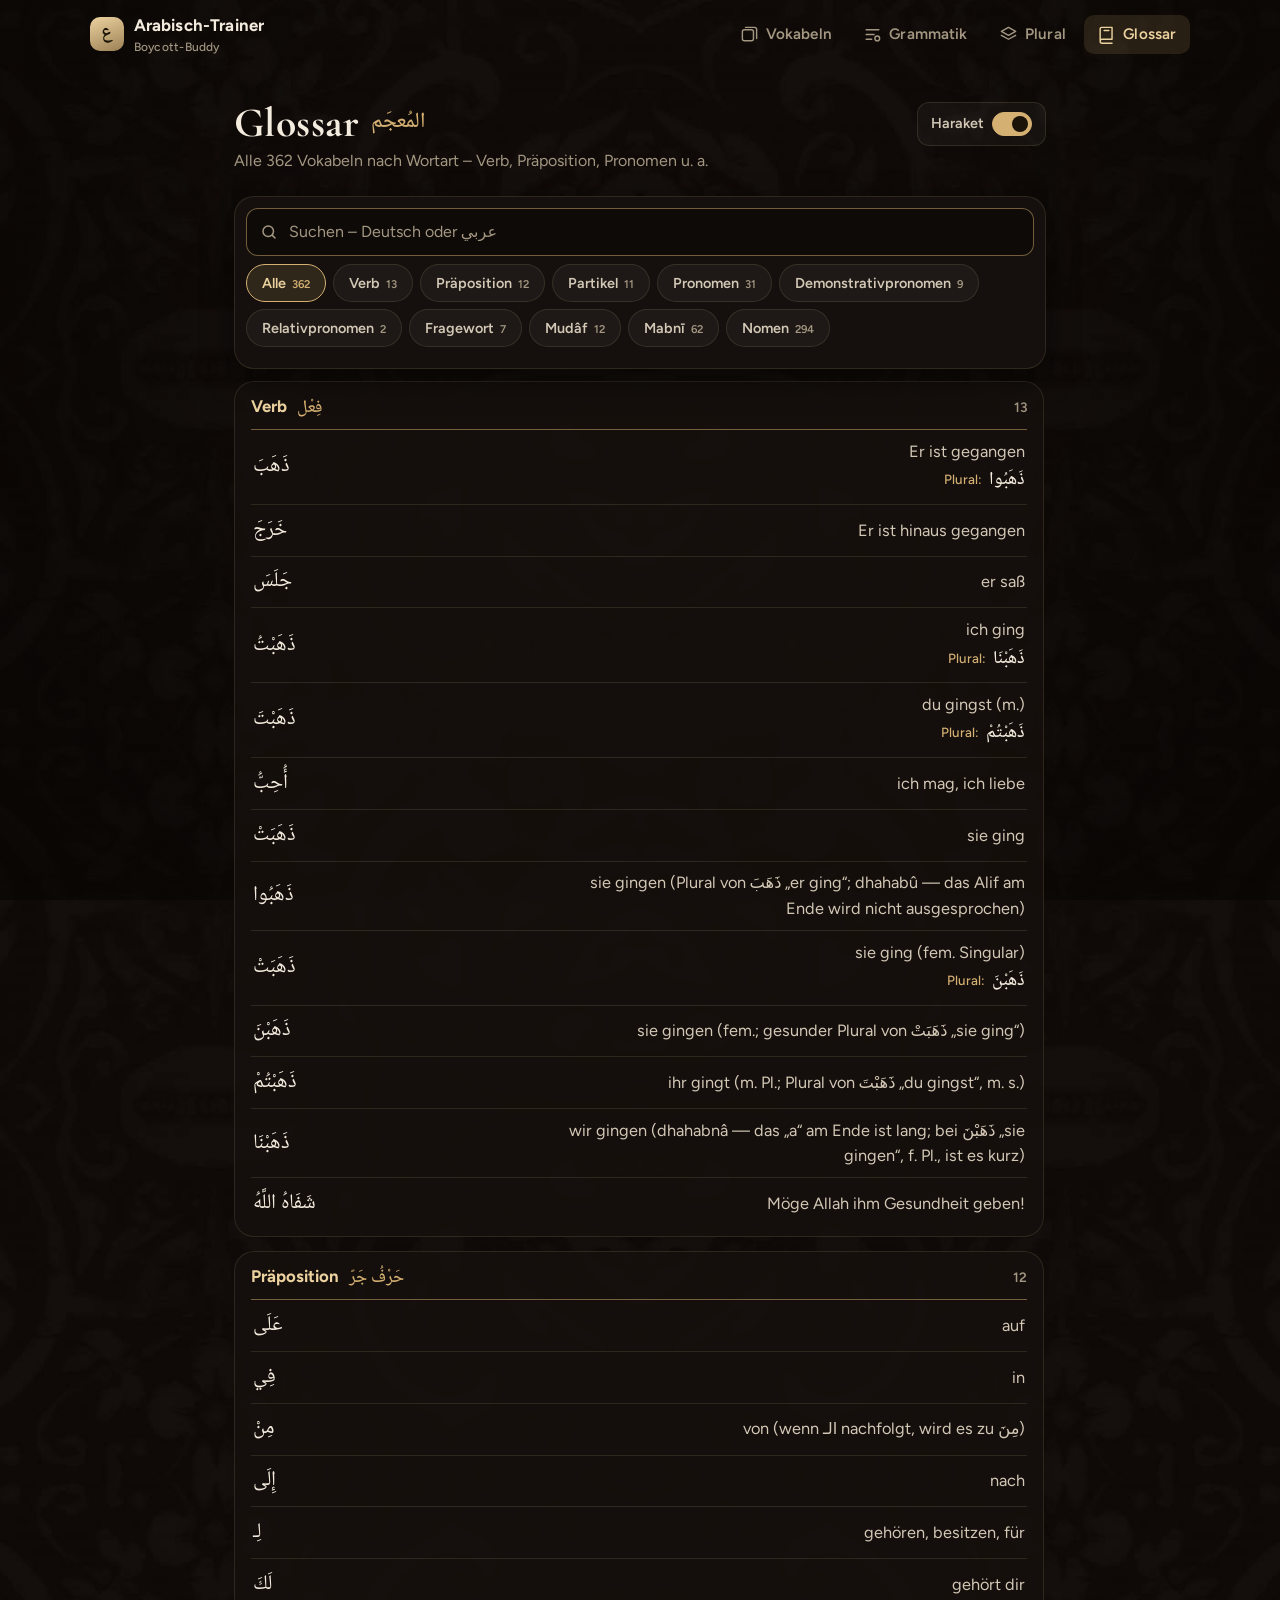
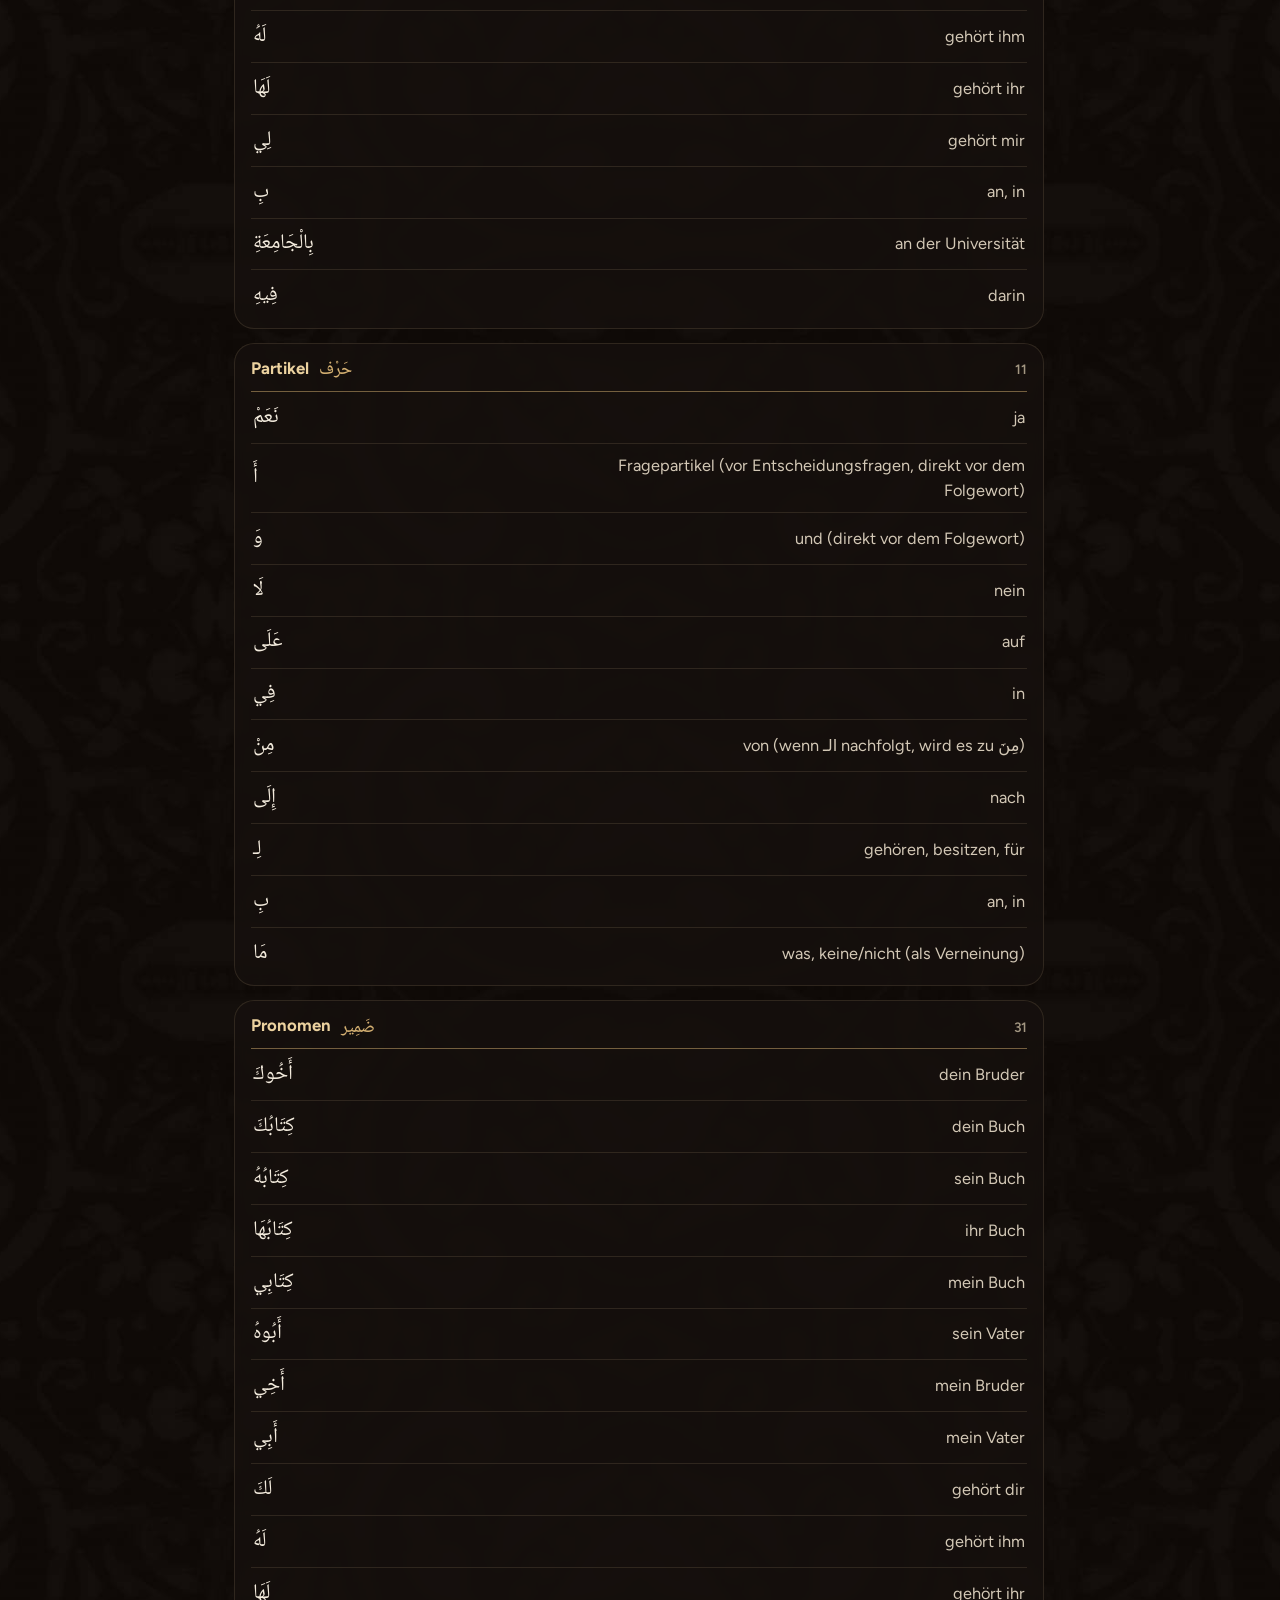
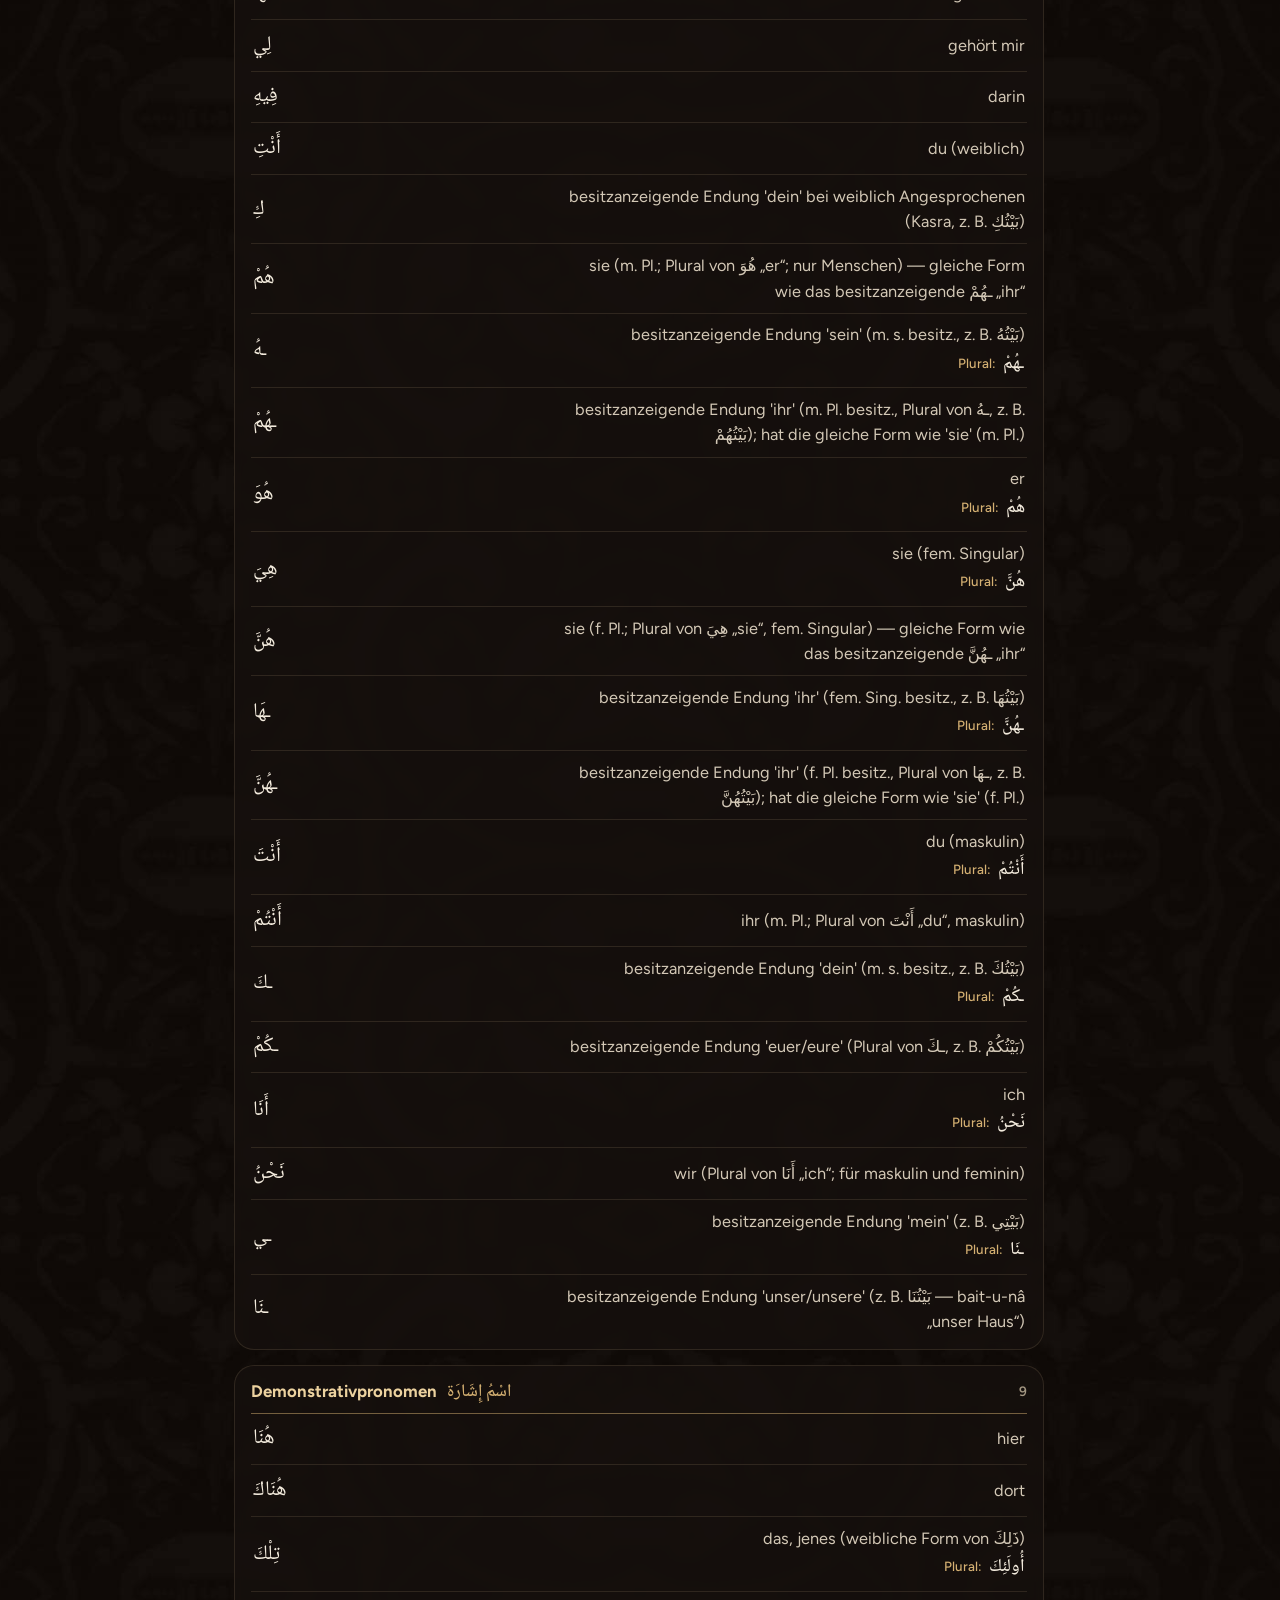
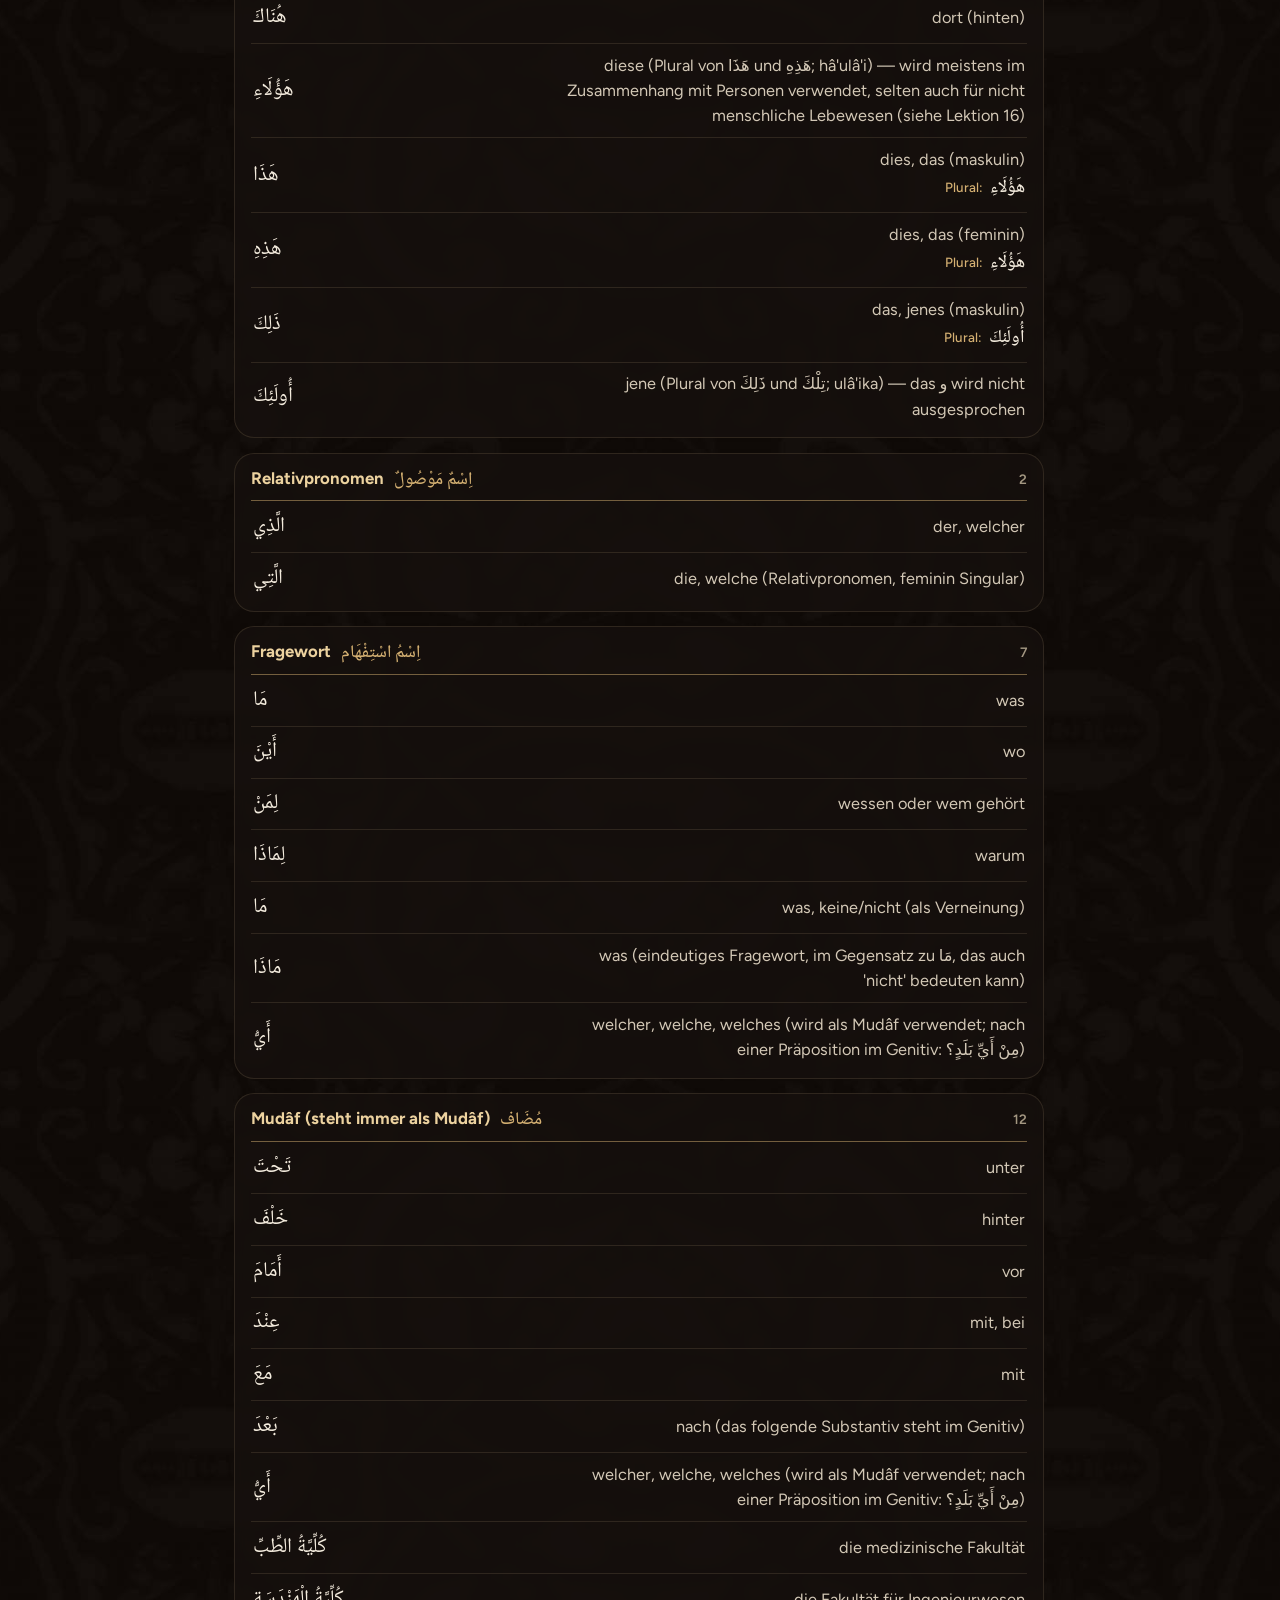
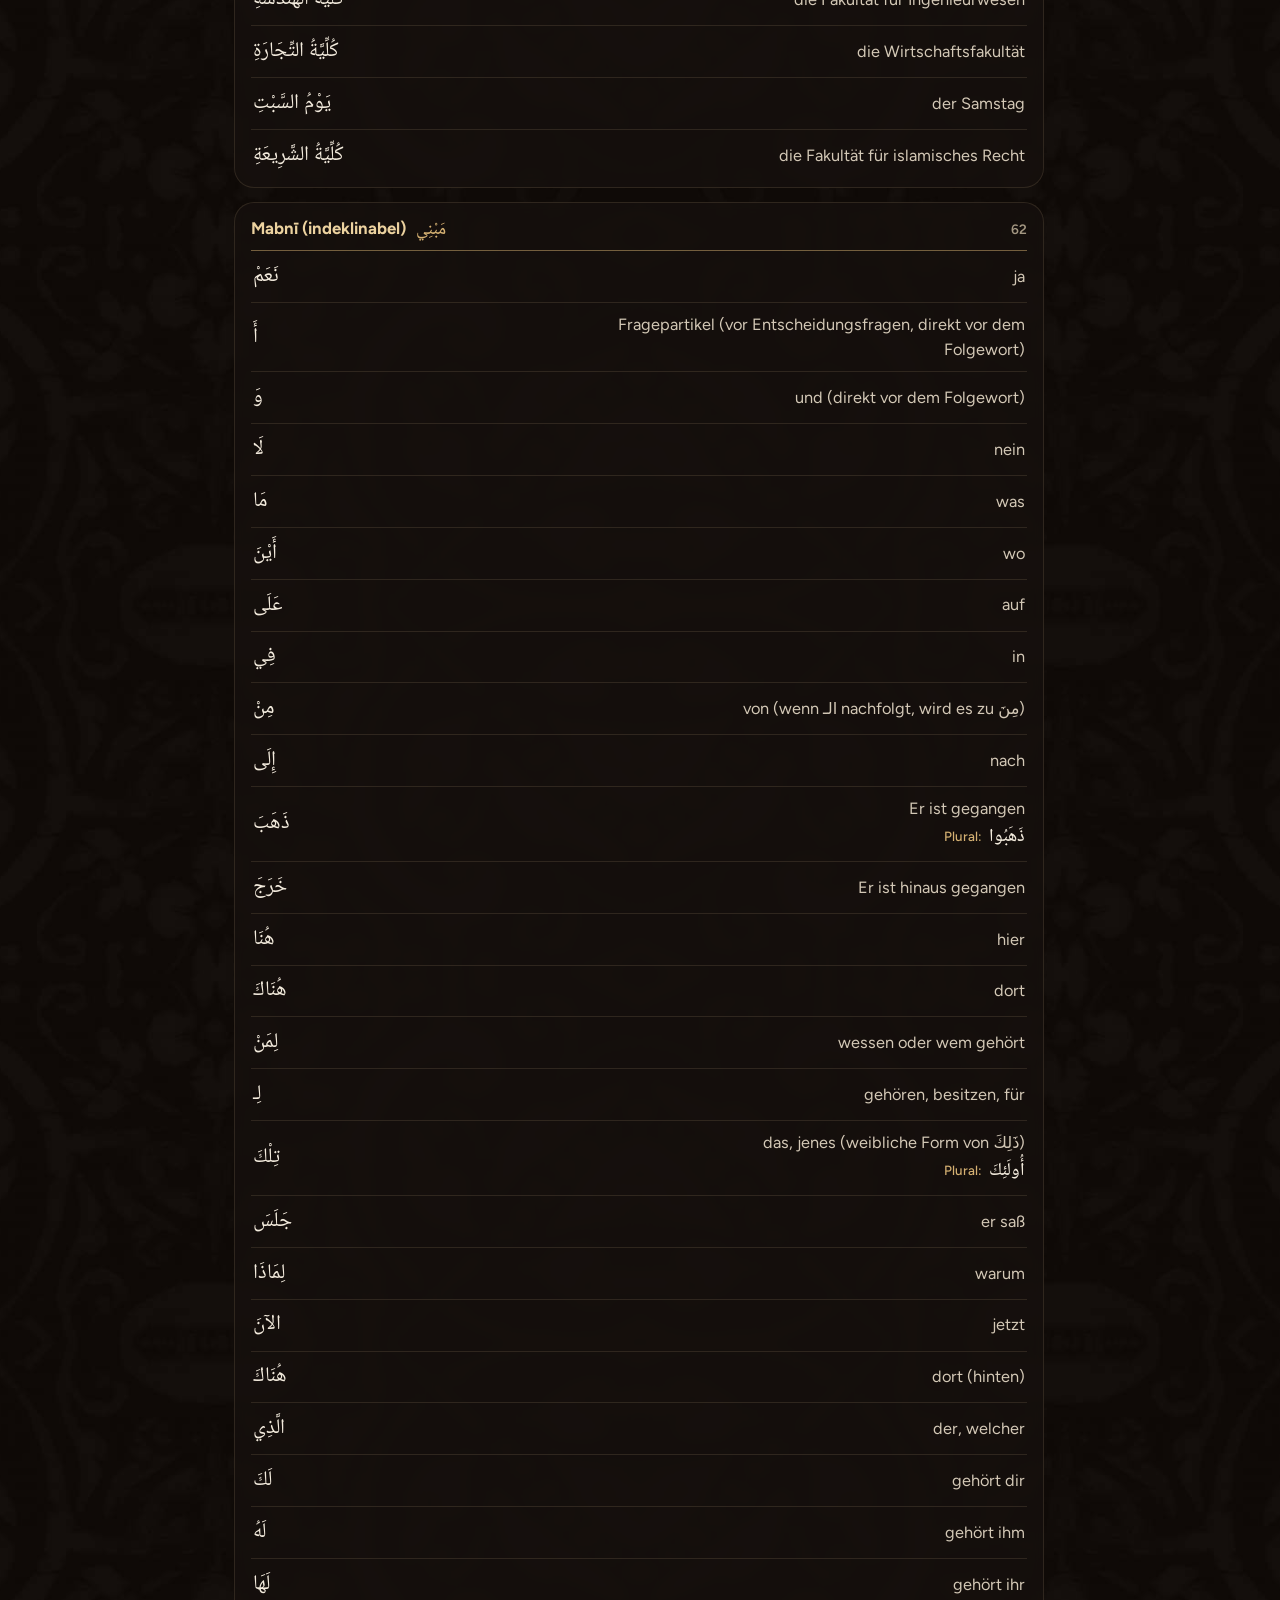
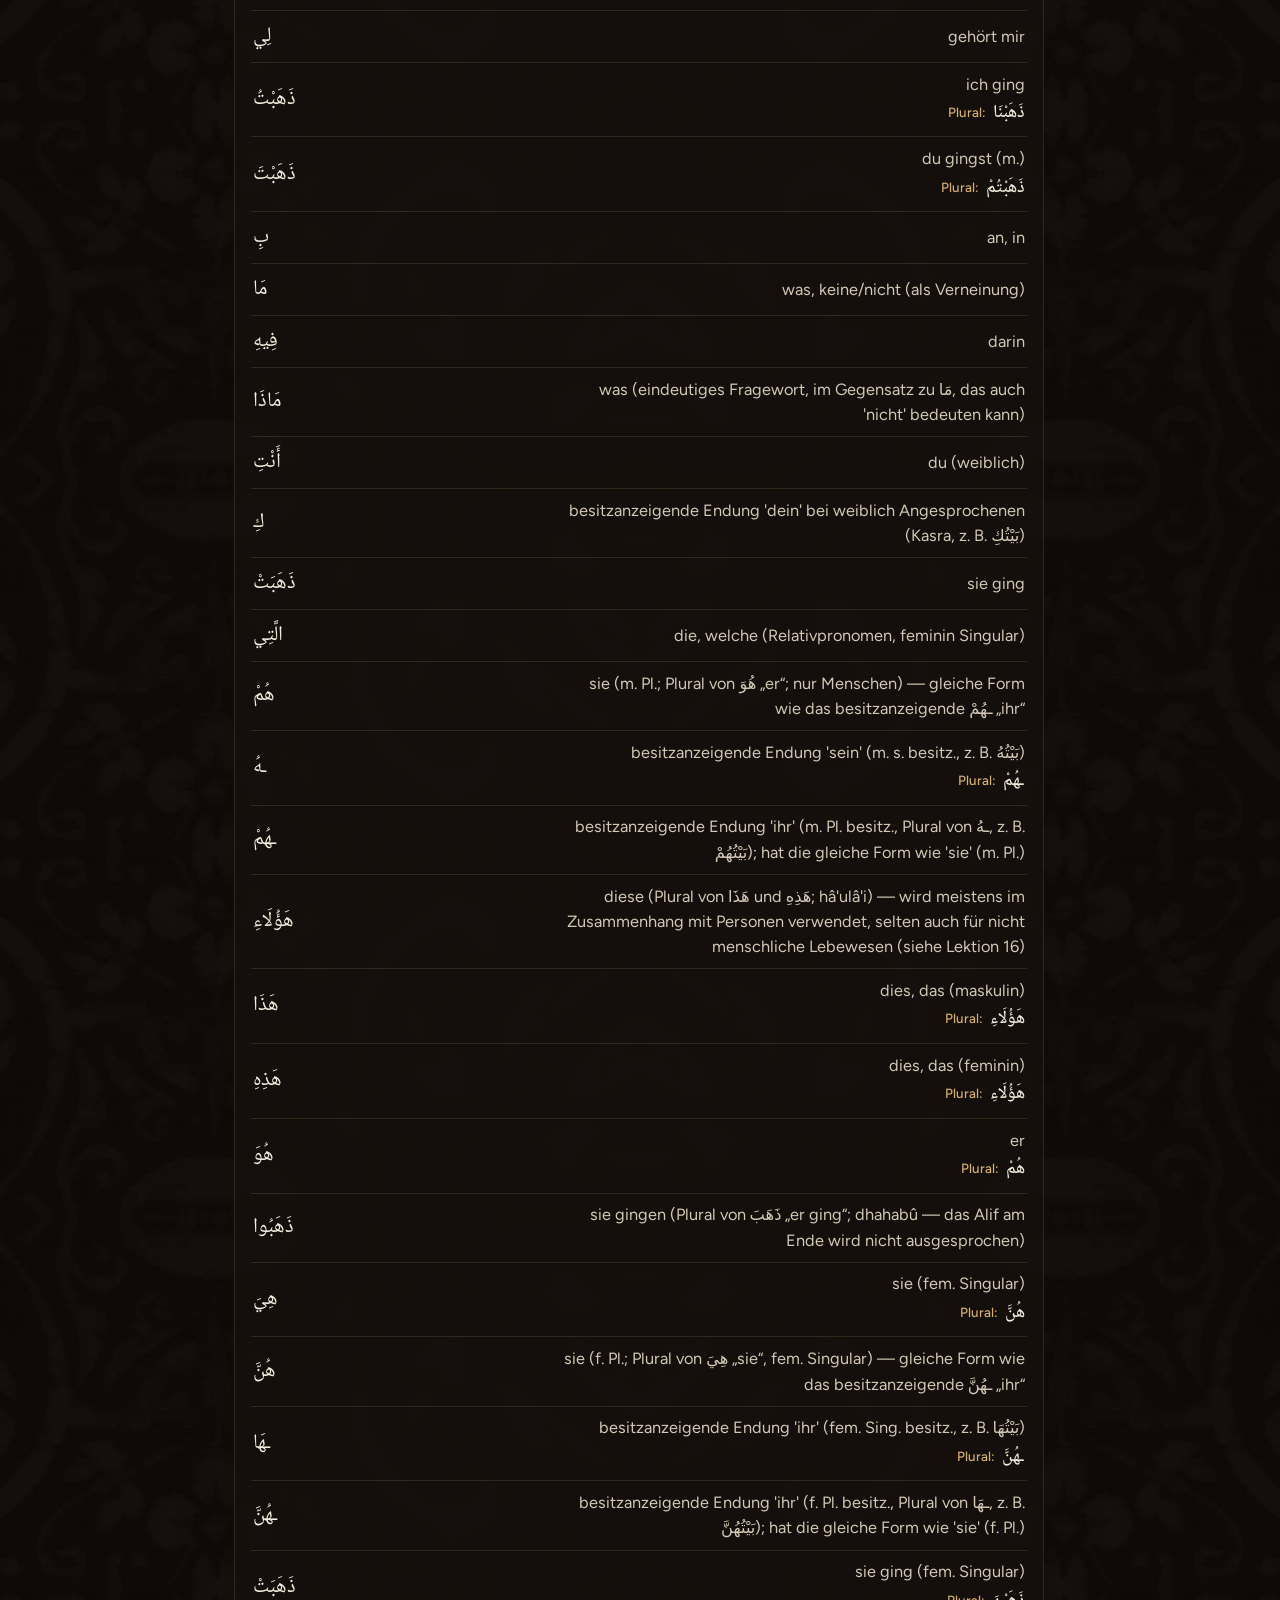
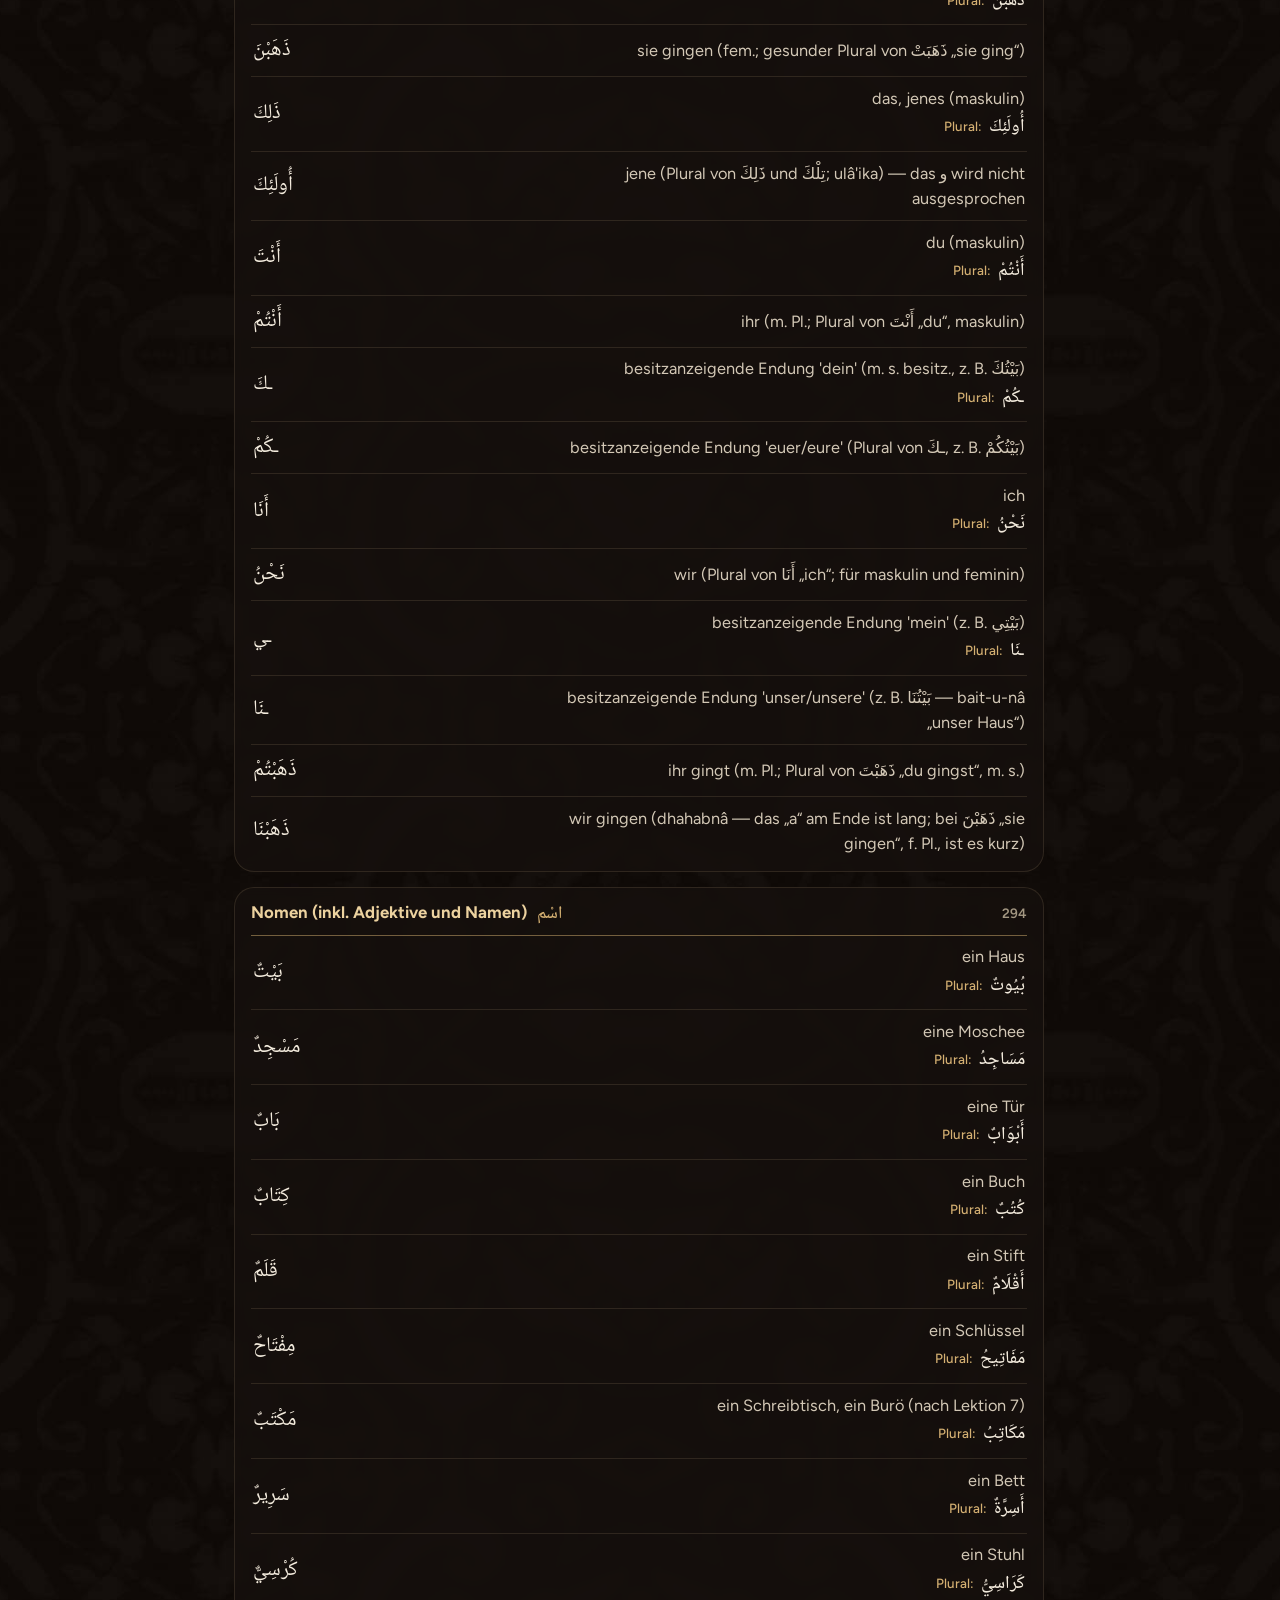
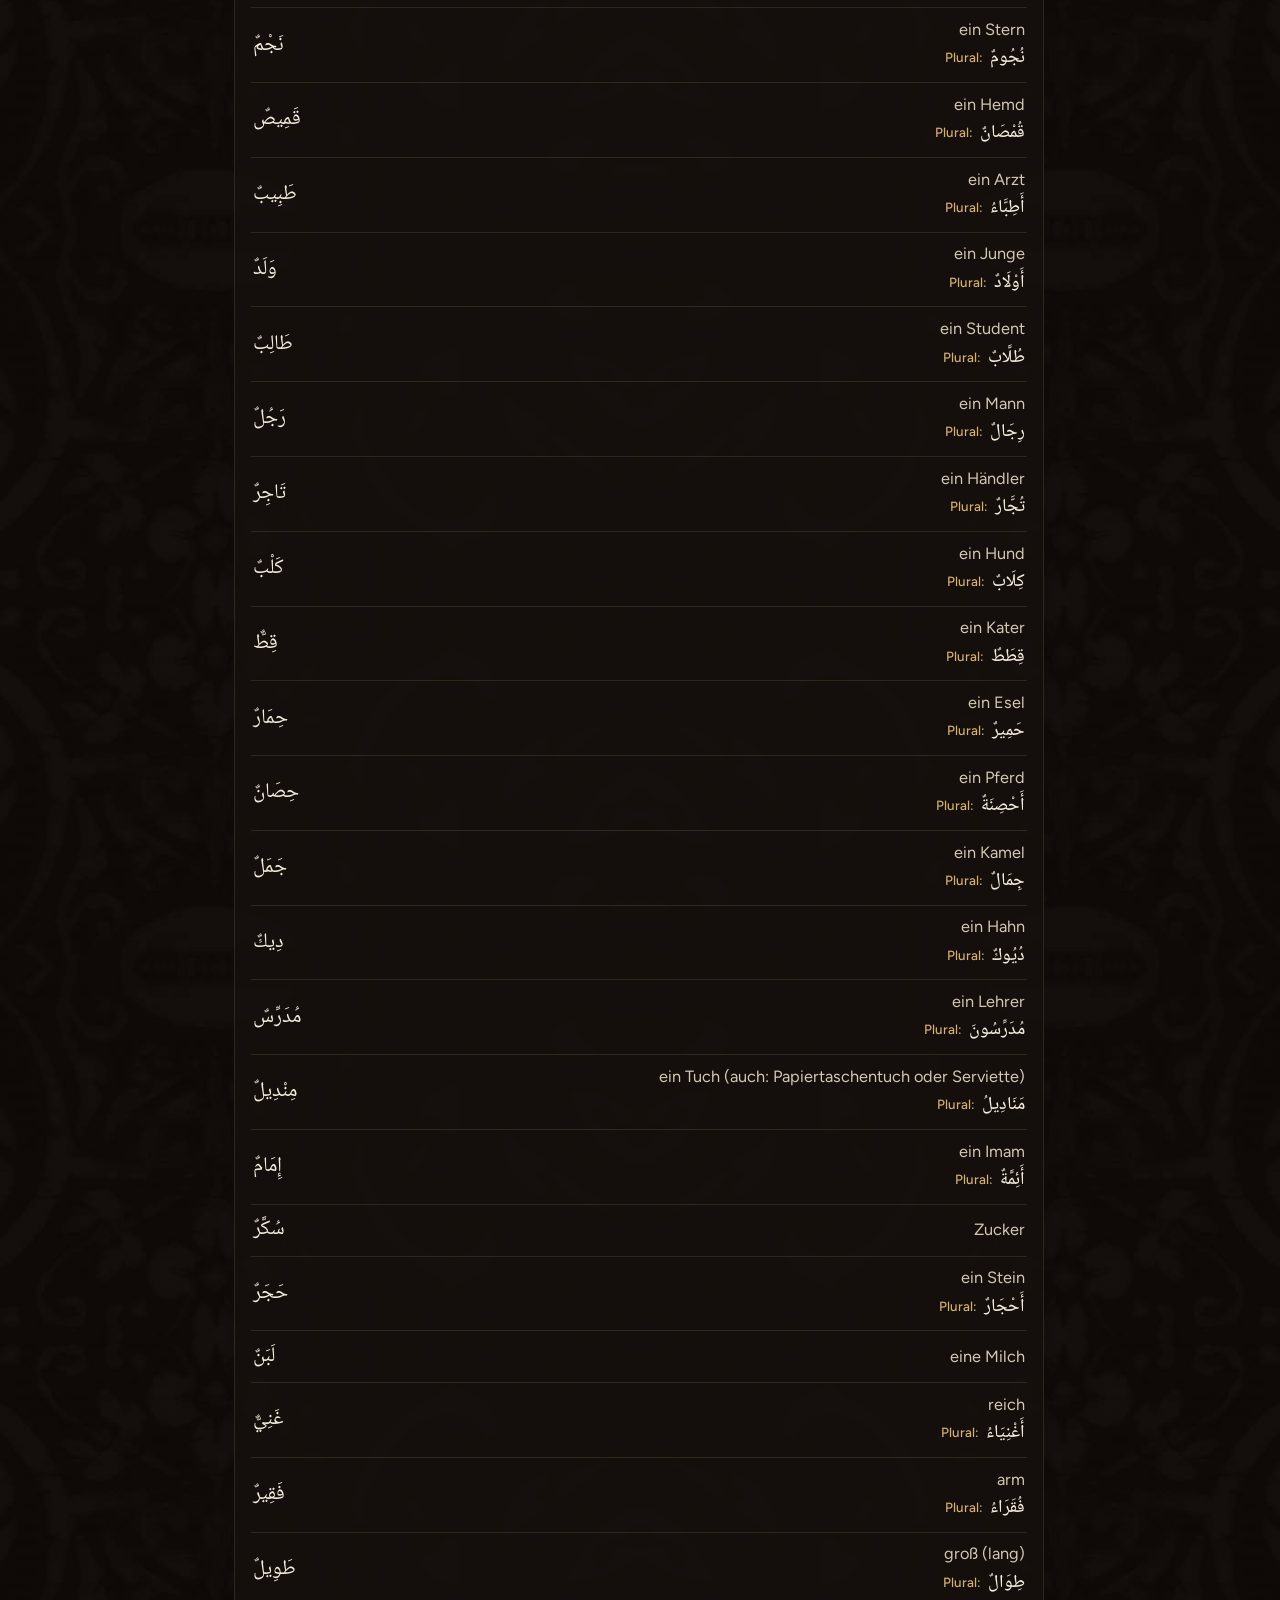
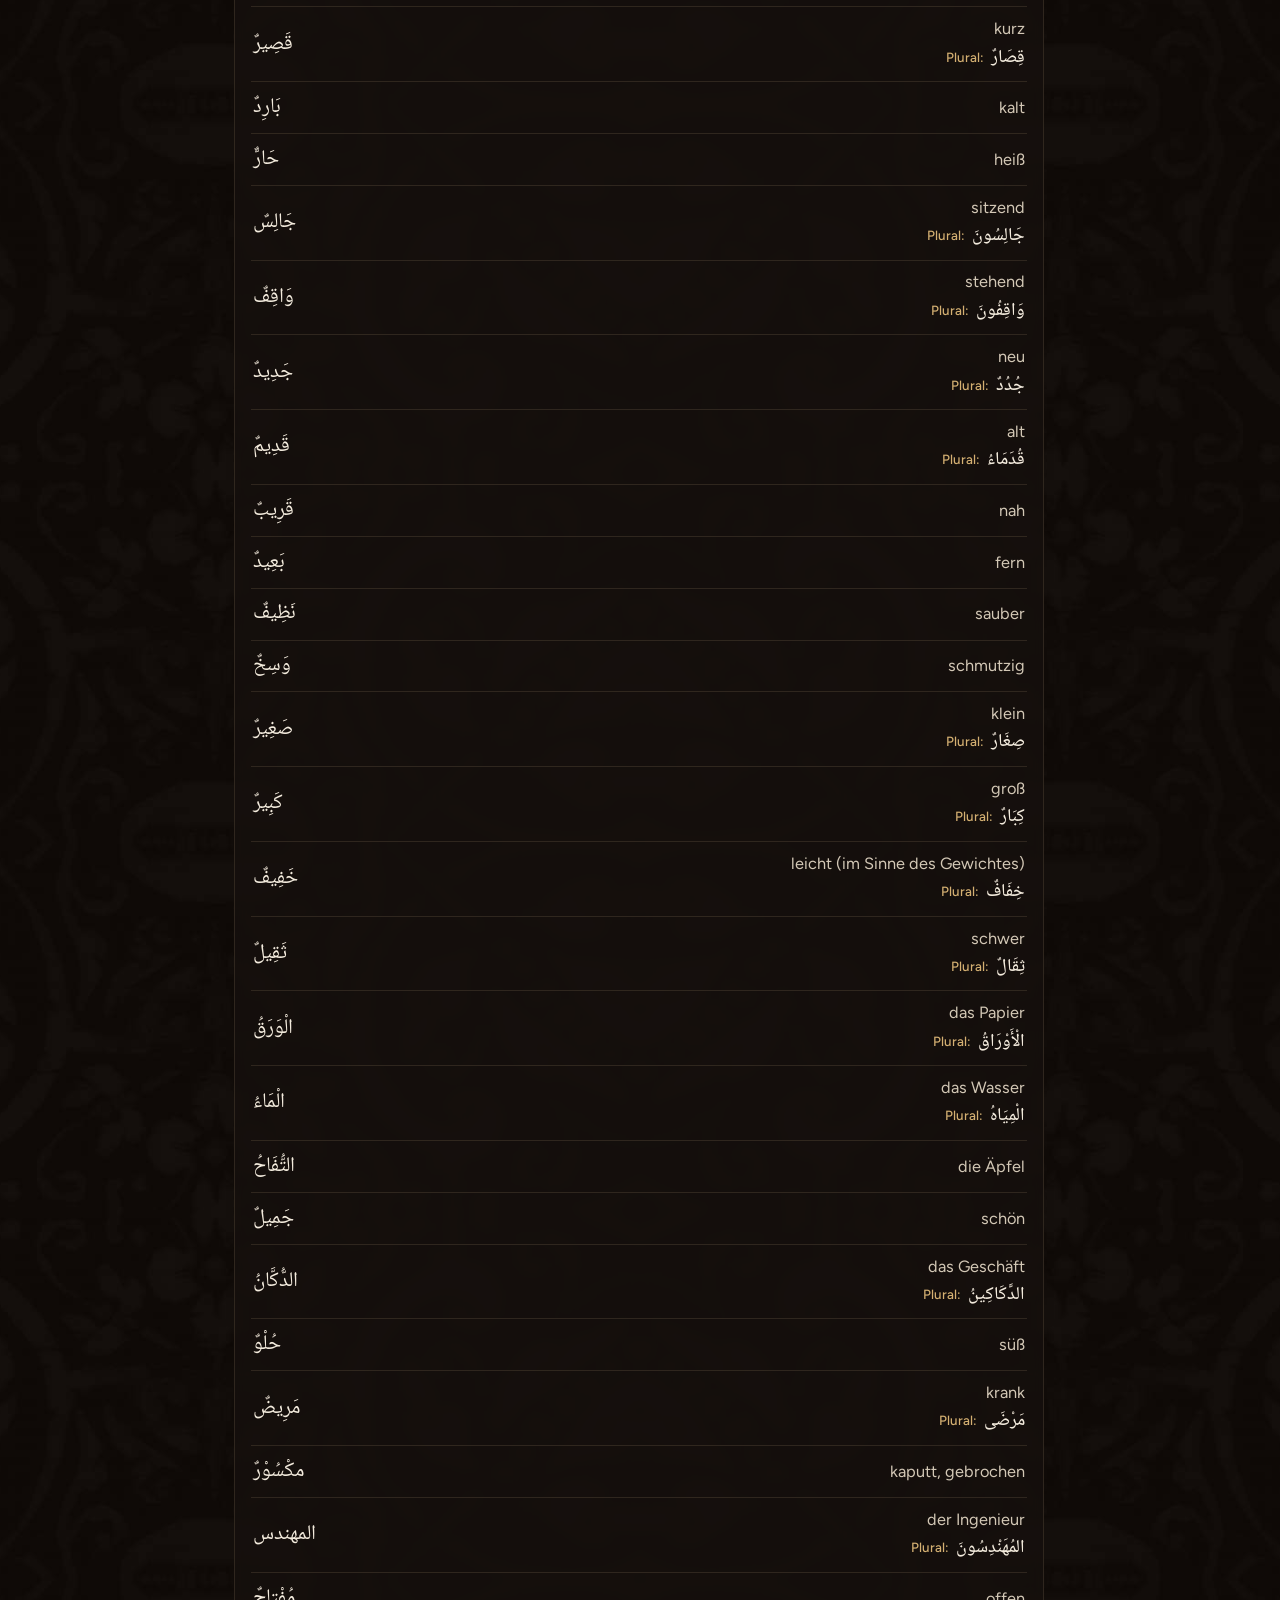
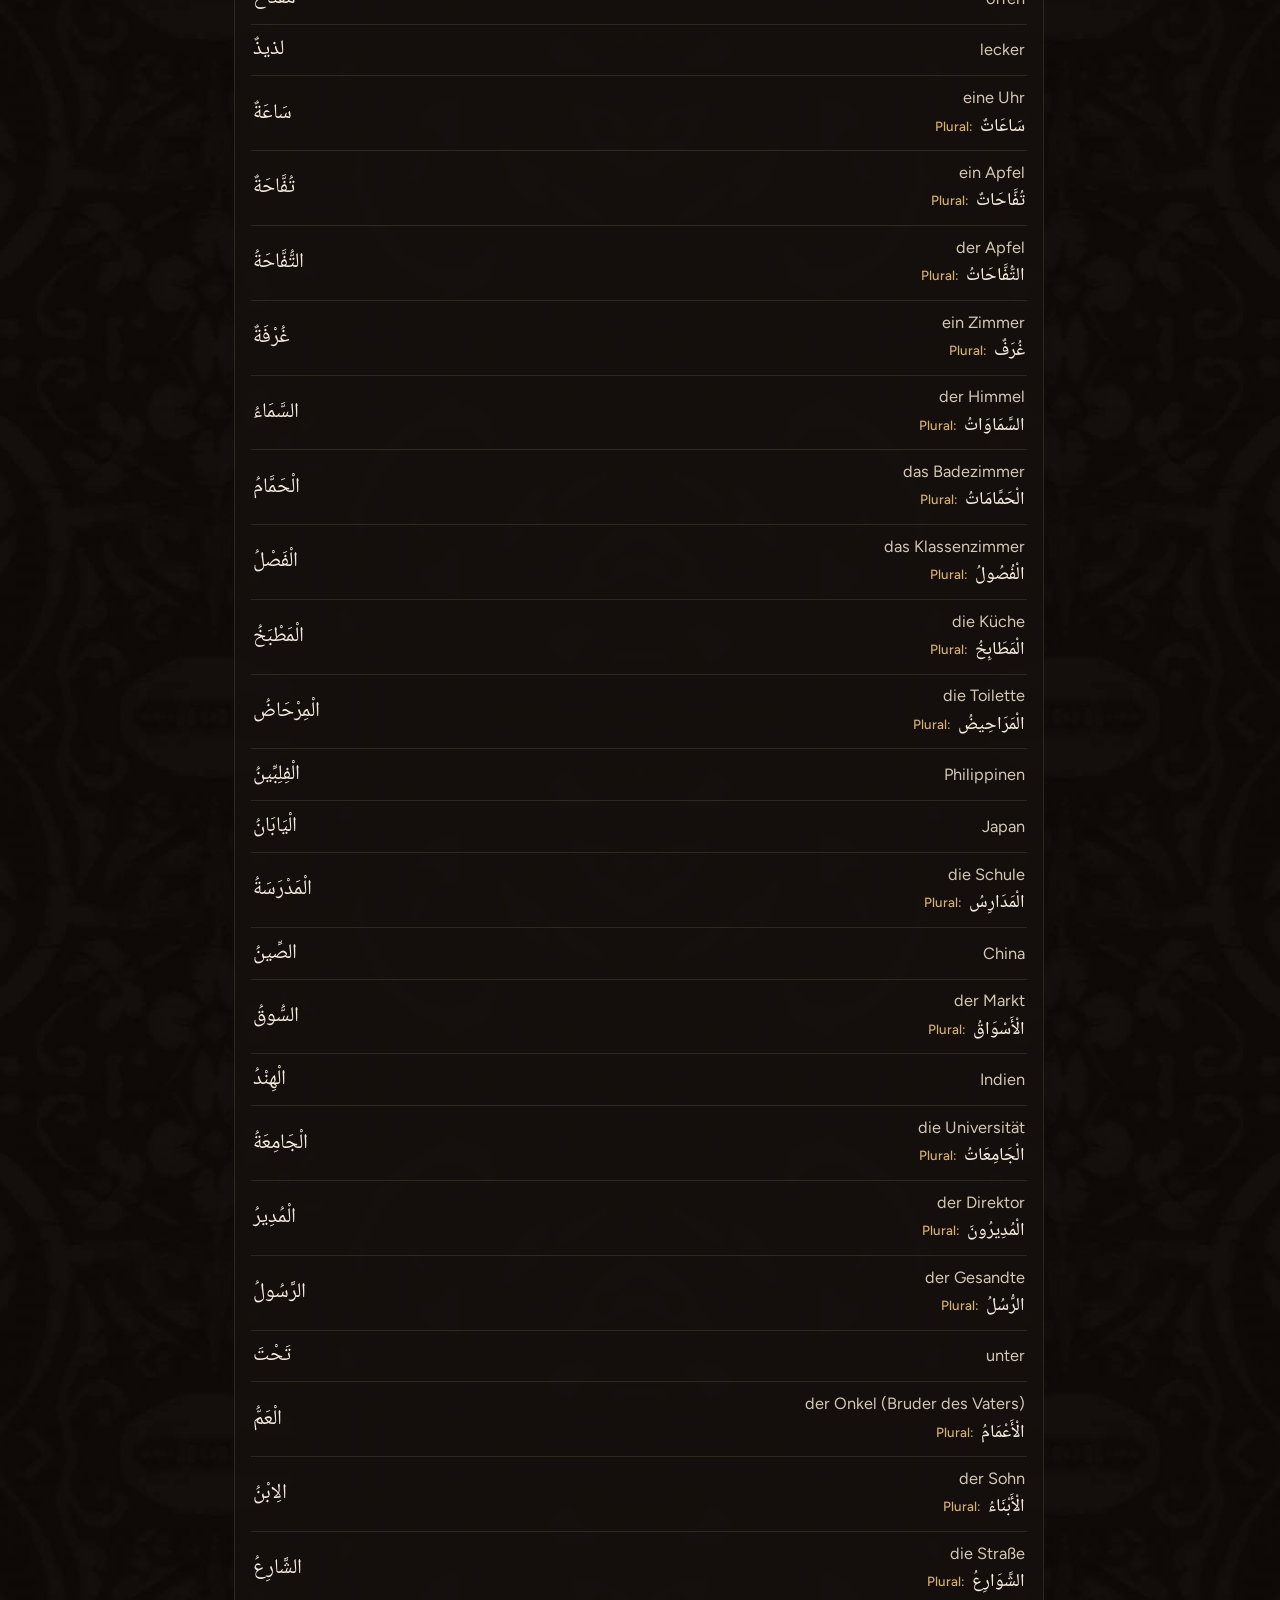
==== glossar.html @ 9e3486e9 "Auto-Weiter nach jeder Antwort – kein ständiges "Weiter"-Drücken mehr Richtig: nach ca. 1 s weiter. " ====
<!DOCTYPE html>
<html lang="de">
<head>
<meta charset="UTF-8">
<meta name="viewport" content="width=device-width, initial-scale=1.0, viewport-fit=cover">
<meta name="theme-color" content="#0e0a07">
<link rel="manifest" href="manifest.webmanifest">
<link rel="icon" type="image/png" sizes="32x32" href="icons/favicon-32.png">
<link rel="apple-touch-icon" href="icons/apple-touch-icon.png">
<meta name="apple-mobile-web-app-capable" content="yes">
<meta name="mobile-web-app-capable" content="yes">
<meta name="apple-mobile-web-app-status-bar-style" content="black-translucent">
<meta name="apple-mobile-web-app-title" content="Arabisch">
<title>Glossar | Boycott-Buddy</title>
<link rel="preconnect" href="https://fonts.googleapis.com">
<link rel="preconnect" href="https://fonts.gstatic.com" crossorigin>
<link href="https://fonts.googleapis.com/css2?family=Cormorant+Garamond:wght@600;700&family=Figtree:wght@400;500;600;700&family=Noto+Naskh+Arabic:wght@400;500;600;700&display=swap" rel="stylesheet">
<link rel="stylesheet" href="theme.css?v=12">
<script src="vocab.js"></script>
</head>
<body class="bb-trainer page-glossar">

  <nav class="tr-topbar" aria-label="Navigation">
    <a class="brand" href="index.html"><span class="brand-mark" aria-hidden="true">ع</span><span class="brand-text">Arabisch-Trainer<small>Boycott-Buddy</small></span></a>
    <div class="nav-links">
      <a href="index.html"><svg viewBox="0 0 24 24" fill="none" stroke="currentColor" stroke-width="1.8" stroke-linecap="round" stroke-linejoin="round" aria-hidden="true"><rect x="3" y="6" width="14" height="14" rx="2.5"/><path d="M7 3h11.5A2.5 2.5 0 0 1 21 5.5V17"/></svg><span>Vokabeln</span></a>
      <a href="satzanalyse.html"><svg viewBox="0 0 24 24" fill="none" stroke="currentColor" stroke-width="1.8" stroke-linecap="round" stroke-linejoin="round" aria-hidden="true"><path d="M4 6h16M4 12h10M4 18h7"/><circle cx="18" cy="17" r="3"/></svg><span>Grammatik</span></a>
      <a href="plural-uebung.html"><svg viewBox="0 0 24 24" fill="none" stroke="currentColor" stroke-width="1.8" stroke-linecap="round" stroke-linejoin="round" aria-hidden="true"><path d="m12 3 9 5-9 5-9-5 9-5Z"/><path d="m3 13 9 5 9-5"/></svg><span>Plural</span></a>
      <a href="glossar.html" class="active" aria-current="page"><svg viewBox="0 0 24 24" fill="none" stroke="currentColor" stroke-width="1.8" stroke-linecap="round" stroke-linejoin="round" aria-hidden="true"><path d="M4 19.5V5a2 2 0 0 1 2-2h13v15H6.5A2.5 2.5 0 0 0 4 20.5 2.5 2.5 0 0 0 6.5 23H19"/><path d="M9 7h6"/></svg><span>Glossar</span></a>
    </div>
  </nav>

  <header>
    <div class="head-row">
      <h1>Glossar</h1>
      <span class="ar-sub">المُعجَم</span>
      <label class="toggle-pill head-toggle" title="Vokalzeichen (Haraket) anzeigen">
        <span>Haraket</span>
        <span class="switch"><input type="checkbox" id="harakat-checkbox" checked><span class="slider"></span></span>
      </label>
    </div>
    <p class="subtitle" id="glossary-count">Alle Vokabeln nach Wortart</p>
  </header>

  <main>
    <section class="panel glossary-tools" aria-label="Suche und Filter">
      <div class="glossary-search">
        <svg viewBox="0 0 24 24" fill="none" stroke="currentColor" stroke-width="2" stroke-linecap="round" aria-hidden="true"><circle cx="11" cy="11" r="7"/><path d="m20 20-3.5-3.5"/></svg>
        <input type="search" id="glossary-search" placeholder="Suchen – Deutsch oder عربي" aria-label="Glossar durchsuchen" autocomplete="off" enterkeyhint="search">
      </div>
      <div class="pill-row chip-scroll" id="glossary-cat-tabs" aria-label="Wortart"></div>
    </section>

    <div class="glossary-result" id="glossary-result" aria-live="polite"></div>
    <div class="glossary-list" id="glossary-list"></div>
  </main>

  <footer>
    <div class="made-by">made by <a href="https://boycott-buddy.com/" target="_blank" rel="noopener">boycott-buddy.com</a></div>
  </footer>

<script>
/* Glossar — zeigt alle Vokabeln (außer dem Sonderblock "Grammatik") gruppiert
   nach den Kategorien aus CATEGORIES (vocab.js). Ein Wort kann in mehreren
   Kategorien gleichzeitig auftauchen, wenn sein "categories"-Array mehrere
   Schlüssel enthält. Wörter ohne "categories" landen unter "Nicht zugeordnet". */
const HARAKAT_REGEX = /[ً-ْٖ-ٰٟۖ-ۭ]/g;
function stripHarakat(text){ return String(text || "").replace(HARAKAT_REGEX, ""); }
let showHarakat = true;
function displayArabic(text){ return showHarakat ? text : stripHarakat(text); }
function pluralHtml(w){
  return w && w.plural ? `<span class="plural-line">Plural: <span class="ar">${displayArabic(w.plural)}</span></span>` : "";
}
function escapeHtml(s){ return String(s).replace(/[&<>"]/g, c => ({"&":"&amp;","<":"&lt;",">":"&gt;",'"':"&quot;"})[c]); }

let glossaryFilter = "alle";
let glossaryQuery = "";

function allVocabWords(){
  return Object.entries(LESSONS)
    .filter(([key]) => key !== "Grammatik")
    .flatMap(([, words]) => words);
}
/* Suche: Deutsch ohne Groß/Klein und Akzente, Arabisch ohne Haraket */
function glossaryNorm(t){
  return stripHarakat(t).toLowerCase().normalize("NFKD").replace(/[̀-ͯ]/g, "").replace(/ـ/g, "").trim();
}
function matchesQuery(w){
  if(!glossaryQuery) return true;
  return glossaryNorm(w.arabic).includes(glossaryQuery)
      || glossaryNorm(w.german).includes(glossaryQuery)
      || (w.plural && glossaryNorm(w.plural).includes(glossaryQuery));
}
function wordsOf(key){
  return allVocabWords().filter(w => key === "_none"
    ? (!w.categories || w.categories.length === 0)
    : (Array.isArray(w.categories) && w.categories.includes(key)));
}

function rowHtml(w){
  return `<div class="glossary-word-row"><span class="ar" lang="ar">${displayArabic(w.arabic)}</span><span class="de">${w.german}${pluralHtml(w)}</span></div>`;
}

function buildTabs(){
  const wrap = document.getElementById("glossary-cat-tabs");
  const keys = ["alle", ...Object.keys(CATEGORIES)];
  wrap.innerHTML = keys.map(k => {
    const label = k === "alle" ? "Alle" : CATEGORIES[k].de.replace(/\s*\(.*\)$/, "");
    const n = k === "alle" ? allVocabWords().length : wordsOf(k).length;
    return `<button type="button" class="lesson-pill${glossaryFilter === k ? " active" : ""}" data-key="${k}">${label} <span class="chip-count">${n}</span></button>`;
  }).join("");
  wrap.onclick = e => {
    const btn = e.target.closest(".lesson-pill");
    if(!btn) return;
    glossaryFilter = btn.dataset.key;
    [...wrap.children].forEach(b => b.classList.toggle("active", b === btn));
    render();
    window.scrollTo({ top: 0 });
  };
}

function groupHtml(key, title, arTitle){
  const words = wordsOf(key).filter(matchesQuery);
  if(words.length === 0) return glossaryQuery ? "" :
    `<section class="glossary-group"><h2 class="glossary-group-title">${title}${arTitle ? ` <span class="ar">${arTitle}</span>` : ""}<span class="count">0</span></h2><div class="glossary-empty">Noch keine Vokabeln zugeordnet.</div></section>`;
  return `<section class="glossary-group">
    <h2 class="glossary-group-title">${title}${arTitle ? ` <span class="ar">${arTitle}</span>` : ""}<span class="count">${words.length}</span></h2>
    ${words.map(rowHtml).join("")}
  </section>`;
}

function render(){
  const listEl = document.getElementById("glossary-list");
  const keys = glossaryFilter === "alle" ? Object.keys(CATEGORIES) : [glossaryFilter];
  let html = keys.map(k => groupHtml(k, CATEGORIES[k].de, CATEGORIES[k].ar)).join("");
  if(glossaryFilter === "alle" && wordsOf("_none").length) html += groupHtml("_none", "Nicht zugeordnet", "");

  const result = document.getElementById("glossary-result");
  if(glossaryQuery){
    const hits = new Set(allVocabWords().filter(matchesQuery).filter(w => glossaryFilter === "alle" || wordsOf(glossaryFilter).includes(w))).size;
    result.textContent = hits ? `${hits} Treffer für „${glossarySearch.value.trim()}“` : "";
  } else result.textContent = "";

  listEl.innerHTML = html || `<div class="glossary-empty big-empty">Nichts gefunden für „${escapeHtml(glossarySearch.value.trim())}“.<br>Tipp: Arabisch geht auch ohne Haraket.</div>`;
}

const glossarySearch = document.getElementById("glossary-search");
glossarySearch.addEventListener("input", () => {
  glossaryQuery = glossaryNorm(glossarySearch.value);
  render();
});
document.getElementById("harakat-checkbox").addEventListener("change", e => {
  showHarakat = e.target.checked;
  render();
});

const total = allVocabWords().length;
document.getElementById("glossary-count").textContent = `Alle ${total} Vokabeln nach Wortart – Verb, Präposition, Pronomen u. a.`;
/* Direktlink auf eine Kategorie möglich, z. B. glossar.html#fiil */
const hashKey = decodeURIComponent(location.hash.slice(1));
if(CATEGORIES[hashKey]) glossaryFilter = hashKey;
buildTabs();
render();
</script>
<script src="ui.js?v=4"></script>
</body>
</html>
---- theme.css ----
/* ==========================================================================
   BoycottBuddy-Theme — gemeinsam genutzt von index.html (Vokabeltrainer),
   satzanalyse.html (Grammatik) und plural-uebung.html (Plural-Übung).

   Dateien, die zusammengehören (im selben Ordner):
     theme.css          <- diese Datei (Aussehen)
     ui.js              <- Lektions-Auswahlmenü (Bottom-Sheet) für alle Seiten
     bg-ornament.jpg    <- Hintergrundmuster (nahtlose Spiegelkachel)

   Zum Anpassen reicht meist der :root-Block (Farben/Schriften/Abstände).
   Aufbau: Handy zuerst; ab 760px Breite gelten die Desktop-Regeln unten.
   ========================================================================== */

:root {
  /* Flächen */
  --bg:            #0e0a07;
  --surface:       rgba(22, 17, 14, 0.82);   /* durchscheinend wie früher: Ornament bleibt überall sichtbar */
  --surface-solid: #1b1612;                  /* nur für Overlays/Menüs */
  --surface-2:     rgba(255, 255, 255, 0.04);
  --surface-3:     rgba(255, 255, 255, 0.08);

  /* Gold (Markenfarbe) */
  --gold:          #d4b072;
  --gold-bright:   #ecd29f;
  --gold-dim:      #9c8156;
  --gold-soft:     rgba(212, 176, 114, 0.14);
  --gold-ink:      #1b1308;            /* Text auf Gold */

  /* Text */
  --cream:         #f3ebdd;            /* Haupttext / Überschriften */
  --text:          #d3c8b6;            /* Fließtext */
  --text-dim:      #a39782;            /* Nebentext (noch gut lesbar) */

  /* Linien */
  --line:          rgba(236, 210, 159, 0.12);
  --line-strong:   rgba(212, 176, 114, 0.5);

  /* Status */
  --ok:            #74d6bd;
  --ok-soft:       rgba(116, 214, 189, 0.13);
  --wrong:         #f08f73;
  --wrong-soft:    rgba(240, 143, 115, 0.13);

  /* Alte Variablennamen (werden in den Seiten noch verwendet) */
  --primary-color:   var(--gold);
  --secondary-color: var(--gold-dim);
  --accent-color:    var(--gold-bright);
  --accent:          var(--gold-bright);
  --dark-color:      var(--bg);
  --light-color:     #f8f9fa;
  --text-color:      var(--text);
  --text-light:      var(--cream);
  --wrong-color:     var(--wrong);

  --font-main:    'Figtree', system-ui, -apple-system, 'Segoe UI', Roboto, sans-serif;
  --font-heading: 'Cormorant Garamond', Georgia, 'Times New Roman', serif;
  --font-arabic:  'Noto Naskh Arabic', 'Amiri', 'Traditional Arabic', serif;

  --radius:     14px;
  --radius-lg:  20px;
  --shadow:     0 1px 0 rgba(255, 255, 255, 0.03) inset, 0 10px 30px rgba(0, 0, 0, 0.35);
  --nav-h:      64px;   /* Höhe der Navigationsleiste unten (Handy) */
  --tap:        44px;   /* Mindesthöhe für antippbare Elemente */

  color-scheme: dark;
}

* { box-sizing: border-box; }
html { font-size: 16px; -webkit-text-size-adjust: 100%; scroll-padding-top: 1rem; }
button, input, select { font: inherit; color: inherit; }
button { -webkit-tap-highlight-color: transparent; }
[hidden] { display: none !important; }

/* Sichtbarer Fokusrahmen für Tastaturbedienung */
:focus { outline: none; }
:focus-visible { outline: 2px solid var(--gold-bright); outline-offset: 2px; border-radius: 8px; }

/* ---------- Absicherung gegen Layout-Verschiebungen ---------- */
html body.bb-trainer {
  display: block;
  position: relative;
  float: none;
  width: auto;
  min-width: 0;
  max-width: 100%;
  margin: 0;
  overflow-x: hidden;
  overflow-x: clip;
}
html body.bb-trainer > .tr-topbar,
html body.bb-trainer > header,
html body.bb-trainer > main,
html body.bb-trainer > footer {
  float: none;
  left: auto; right: auto; top: auto; bottom: auto;
  transform: none;
  min-width: 0;
  box-sizing: border-box;
}
main > *, main .pill-row, main .pill-group { min-width: 0; max-width: 100%; }

/* ---------- Grundlayout ---------- */
body {
  font-family: var(--font-main);
  font-size: 1rem;
  line-height: 1.55;
  margin: 0;
  padding: 0 0 calc(var(--nav-h) + env(safe-area-inset-bottom, 0px) + 1rem);
  background-color: var(--bg);
  color: var(--text);
  min-height: 100vh;
  min-height: 100dvh;
  -webkit-font-smoothing: antialiased;
}
/* Hintergrund wie bisher: Ornament-Kachel + sanfte Vignette zur Mitte */
body {
  background-color: var(--bg);
  background-image: url('bg-ornament.jpg?v=5');
  background-size: 1700px auto;
  background-position: center top;
  background-repeat: repeat;
}
body::before {
  content: "";
  position: fixed;
  inset: 0;
  z-index: -1;
  pointer-events: none;
  background: radial-gradient(ellipse at 50% 28%, transparent 38%, rgba(6, 4, 2, 0.6) 100%);
}
@media (max-width: 640px) {
  body { background-size: 1100px auto; }
}

/* ---------- Obere Leiste / Navigation ---------- */
.tr-topbar {
  position: relative;
  top: 0;
  z-index: 40;
  display: flex;
  align-items: center;
  justify-content: space-between;
  gap: 1rem;
  padding: 0.6rem 1rem;
  padding-top: calc(0.6rem + env(safe-area-inset-top, 0px));
  background: transparent;
}
/* Achtung: kein backdrop-filter an .tr-topbar — sonst klebt die (fixe) Handy-Navigation nicht mehr unten */
.brand {
  display: inline-flex;
  align-items: center;
  gap: 0.6rem;
  text-decoration: none;
  color: var(--cream);
  min-width: 0;
}
.brand-mark {
  width: 34px; height: 34px;
  flex-shrink: 0;
  display: grid; place-items: center;
  border-radius: 10px;
  background: linear-gradient(160deg, var(--gold-bright), var(--gold-dim));
  color: var(--gold-ink);
  font-family: var(--font-arabic);
  font-weight: 700;
  font-size: 1.2rem;
  line-height: 1;
  padding-bottom: 4px;
}
.brand-text { font-weight: 700; font-size: 1rem; letter-spacing: 0.01em; white-space: nowrap; overflow: hidden; text-overflow: ellipsis; }
.brand-text small { display: block; font-weight: 500; font-size: 0.75rem; color: var(--text-dim); letter-spacing: 0.02em; }

/* Handy: Navigation als feste Leiste unten — immer erreichbar, mit Daumen gut bedienbar */
.nav-links {
  position: fixed;
  left: 0; right: 0; bottom: 0;
  z-index: 50;
  display: grid;
  grid-template-columns: repeat(4, 1fr);
  height: calc(var(--nav-h) + env(safe-area-inset-bottom, 0px));
  padding: 0 0.25rem env(safe-area-inset-bottom, 0px);
  background: rgba(22, 18, 14, 0.97);
  border-top: 1px solid var(--line);
  box-shadow: 0 -8px 24px rgba(0, 0, 0, 0.35);
}
.nav-links a,
.nav-links .nav-glossary {
  display: flex;
  flex-direction: column;
  align-items: center;
  justify-content: center;
  gap: 3px;
  min-width: 0;
  padding: 0.35rem 0.2rem;
  border: 0;
  background: none;
  color: var(--text-dim);
  text-decoration: none;
  font-family: var(--font-main);
  font-size: 0.72rem;
  font-weight: 600;
  letter-spacing: 0.01em;
  cursor: pointer;
  position: relative;
  transition: color 0.15s ease;
}
.nav-links svg { width: 24px; height: 24px; flex-shrink: 0; }
.nav-links a span, .nav-links .nav-glossary span { white-space: nowrap; overflow: hidden; text-overflow: ellipsis; max-width: 100%; }
.nav-links a:hover, .nav-links .nav-glossary:hover { color: var(--cream); }
.nav-links a.active { color: var(--gold-bright); }
.nav-links a.active::before {
  content: "";
  position: absolute;
  top: 0; left: 50%;
  width: 32px; height: 3px;
  transform: translateX(-50%);
  border-radius: 0 0 3px 3px;
  background: var(--gold);
}

/* ---------- Seitenkopf (kompakt) ---------- */
header {
  padding: 1.1rem 1rem 0.4rem;
  text-align: left;
}
html body.bb-trainer > header { display: block; position: relative; width: 100%; max-width: 860px; margin-left: auto; margin-right: auto; }
header .head-row { display: flex; align-items: center; gap: 0.2rem 0.7rem; flex-wrap: wrap; }
header .head-row { padding-right: 3.4rem; position: relative; }
header .head-row .icon-btn { position: absolute; right: 0; top: 50%; transform: translateY(-50%); }
h1 {
  font-family: var(--font-heading);
  font-weight: 700;
  font-size: 2rem;
  line-height: 1.1;
  letter-spacing: 0.01em;
  margin: 0;
  color: var(--cream);
}
header .ar-sub {
  font-family: var(--font-arabic);
  font-weight: 500;
  color: var(--gold);
  font-size: 1.15rem;
  line-height: 1.5;
}
header p.subtitle {
  color: var(--text-dim);
  font-size: 0.92rem;
  margin: 0.15rem 0 0;
}
/* alte Zierelemente werden nicht mehr gebraucht */
.ornament, .tr-divider, .star-mark, .corner { display: none; }

/* ---------- Hauptbereich ---------- */
main {
  max-width: 860px;
  margin: 0 auto;
  padding: 0.6rem 1rem 0;
}
html body.bb-trainer > main { display: block; position: relative; width: 100%; max-width: 860px; margin-left: auto; margin-right: auto; }

/* Einstellungs-Block oberhalb der Karte */
.panel {
  background: var(--surface);
  border: 1px solid var(--line);
  border-radius: var(--radius-lg);
  padding: 0.6rem;
  margin-bottom: 0.9rem;
  box-shadow: var(--shadow);
}
.tool-row { display: flex; flex-wrap: wrap; align-items: center; gap: 0.5rem; margin-top: 0.5rem; }
.tool-row > .picker-btn { flex: 1 1 0; min-width: 0; }
.tool-row.stack > .picker-btn { flex-basis: 100%; }
.tool-row > .toggle-pill { flex: 1 1 0; }

/* Bereichs-Umschalter der Plural-Seite (gleiches Aussehen wie die Übungsart) */
#area-tabs .lesson-pill { border: 0; background: transparent; border-radius: 10px; min-height: 42px; color: var(--text-dim); }
#area-tabs .lesson-pill:hover { color: var(--cream); }
#area-tabs .lesson-pill.active { background: var(--gold); color: var(--gold-ink); box-shadow: 0 2px 10px rgba(212, 176, 114, 0.25); }

/* Statistik (Kurzform, steckt in der Fortschrittszeile) */
.stats-row { display: flex; justify-content: center; align-items: center; gap: 0.5rem; flex-wrap: wrap; margin-bottom: 0.9rem; }
.stats-pill {
  display: flex;
  background: var(--surface);
  border: 1px solid var(--line);
  border-radius: 999px;
  overflow: hidden;
  font-size: 0.9rem;
}
.stats-pill div { padding: 0.45rem 0.9rem; border-right: 1px solid var(--line); white-space: nowrap; color: var(--text-dim); }
.stats-pill div:last-child { border-right: none; }
.stats-pill b { color: var(--cream); font-weight: 700; }
.stats-pill .mastered b { color: var(--ok); }

.icon-btn {
  background: var(--surface-2);
  border: 1px solid var(--line);
  border-radius: 12px;
  width: var(--tap); height: var(--tap);
  flex-shrink: 0;
  display: inline-flex; align-items: center; justify-content: center;
  cursor: pointer;
  color: var(--cream);
  font-size: 1.05rem;
  transition: background 0.15s ease, border-color 0.15s ease;
}
.icon-btn:hover { border-color: var(--line-strong); background: var(--surface-3); }

/* ---------- Segment-Umschalter (Übungsart) ---------- */
.pill-row { display: flex; justify-content: center; align-items: center; gap: 0.5rem; flex-wrap: wrap; margin-bottom: 0.75rem; }
.pill-group {
  display: flex;
  gap: 4px;
  background: var(--surface-2);
  border: 1px solid var(--line);
  padding: 4px;
  border-radius: var(--radius);
}
.seg { display: grid; grid-auto-flow: column; grid-auto-columns: 1fr; width: 100%; }
.pill-btn {
  font-family: var(--font-main);
  font-size: 0.9rem;
  font-weight: 600;
  color: var(--text-dim);
  background: transparent;
  border: none;
  border-radius: 10px;
  min-height: 40px;
  padding: 0.4rem 0.5rem;
  cursor: pointer;
  transition: background 0.15s ease, color 0.15s ease;
  white-space: nowrap;
  overflow: hidden;
  text-overflow: ellipsis;
}
.seg .pill-btn { padding-left: 0.2rem; padding-right: 0.2rem; }
.pill-btn:hover { color: var(--cream); }
.pill-btn.active { background: var(--gold); color: var(--gold-ink); box-shadow: 0 2px 10px rgba(212, 176, 114, 0.25); }
.lbl-long { display: none; }
.lbl-short { display: inline; }

/* ---------- Chips (Lektionen, Filter, Kategorien) ---------- */
#lesson-tabs { flex-wrap: wrap; justify-content: center; }
.lesson-pill {
  white-space: nowrap;
  font-family: var(--font-main);
  border-radius: 999px;
  border: 1px solid var(--line);
  background: var(--surface-2);
  color: var(--text);
  font-size: 0.9rem;
  font-weight: 600;
  min-height: 38px;
  padding: 0.35rem 0.95rem;
  cursor: pointer;
  transition: background 0.15s ease, border-color 0.15s ease, color 0.15s ease;
}
.lesson-pill:hover:not(.disabled) { border-color: var(--line-strong); color: var(--cream); }
.lesson-pill.active { background: var(--gold-soft); border-color: var(--gold); color: var(--gold-bright); }
.lesson-pill.disabled { opacity: 0.35; cursor: not-allowed; }

/* Waagerecht wischbare Chip-Leiste (statt vieler Zeilen untereinander) */
.chip-scroll {
  display: flex;
  flex-wrap: nowrap !important;
  justify-content: flex-start !important;
  gap: 0.45rem;
  overflow-x: auto;
  scrollbar-width: none;
  -webkit-overflow-scrolling: touch;
  padding: 2px 1rem;
  margin-left: -1rem;
  margin-right: -1rem;
  scroll-padding: 0 1rem;
  -webkit-mask-image: linear-gradient(90deg, transparent 0, #000 1rem, #000 calc(100% - 1.5rem), transparent);
          mask-image: linear-gradient(90deg, transparent 0, #000 1rem, #000 calc(100% - 1.5rem), transparent);
}
.chip-scroll::-webkit-scrollbar { display: none; }
.chip-scroll > * { flex-shrink: 0; }

.scope-hint { text-align: center; font-size: 0.88rem; color: var(--text-dim); margin: 0 0 0.9rem; }
.scope-hint b { color: var(--gold-bright); font-weight: 700; }

/* ---------- Auswahlknopf "Lektion: … ▾" (öffnet das Auswahl-Menü) ---------- */
.picker-btn {
  display: flex;
  align-items: center;
  gap: 0.6rem;
  width: 100%;
  min-height: 48px;
  padding: 0.45rem 0.9rem;
  background: var(--surface-2);
  border: 1px solid var(--line);
  border-radius: 12px;
  color: var(--cream);
  font-family: var(--font-main);
  text-align: left;
  cursor: pointer;
  transition: border-color 0.15s ease, background 0.15s ease;
}
.picker-btn:hover { border-color: var(--line-strong); background: var(--surface-3); }
.picker-btn .pk-text { display: flex; flex-direction: column; min-width: 0; flex: 1; line-height: 1.25; }
.picker-btn .pk-label { font-size: 0.72rem; font-weight: 600; text-transform: uppercase; letter-spacing: 0.08em; color: var(--text-dim); }
.picker-btn .pk-value { font-size: 1rem; font-weight: 700; color: var(--gold-bright); white-space: nowrap; overflow: hidden; text-overflow: ellipsis; }
.picker-btn svg { width: 20px; height: 20px; flex-shrink: 0; color: var(--gold); }

/* ---------- Umschalter (Richtung, Haraket) ---------- */
.toggle-pill {
  display: inline-flex;
  align-items: center;
  justify-content: center;
  gap: 0.5rem;
  min-height: var(--tap);
  background: var(--surface-2);
  border: 1px solid var(--line);
  border-radius: 12px;
  padding: 0.35rem 0.8rem;
  cursor: pointer;
  font-family: var(--font-main);
  font-size: 0.9rem;
  font-weight: 600;
  color: var(--text);
  user-select: none;
  white-space: nowrap;
  transition: border-color 0.15s ease, background 0.15s ease;
}
.toggle-pill:hover { border-color: var(--line-strong); background: var(--surface-3); }
.toggle-pill b { color: var(--gold-bright); font-weight: 700; }
.toggle-pill .swap { color: var(--gold); font-size: 1rem; }
.switch { position: relative; width: 40px; height: 24px; flex-shrink: 0; }
.switch input { opacity: 0; width: 0; height: 0; position: absolute; }
.switch .slider { position: absolute; inset: 0; background: rgba(255, 255, 255, 0.08); border: 1px solid rgba(255, 255, 255, 0.18); border-radius: 999px; transition: 0.2s; }
.switch .slider::before { content: ""; position: absolute; width: 16px; height: 16px; left: 3px; top: 50%; transform: translateY(-50%); background: var(--cream); border-radius: 50%; transition: 0.2s; }
.switch input:checked + .slider { background: var(--gold); border-color: var(--gold); }
.switch input:checked + .slider::before { transform: translate(16px, -50%); background: var(--gold-ink); }
.switch input:focus-visible + .slider { outline: 2px solid var(--gold-bright); outline-offset: 2px; }

/* ---------- Fortschritt ---------- */
.progress-row { display: flex; flex-wrap: wrap; align-items: center; gap: 0.35rem 0.75rem; margin: 0 0 0.9rem; }
.progress-label { order: -1; flex: 1 1 100%; font-size: 0.85rem; color: var(--text-dim); }
.progress-track { flex: 1; height: 8px; background: rgba(255, 255, 255, 0.07); border-radius: 99px; overflow: hidden; }
.progress-fill { height: 100%; background: linear-gradient(90deg, var(--gold-dim), var(--gold-bright)); border-radius: 99px; transition: width 0.35s ease; }

/* ---------- Karte ---------- */
.card-outer { position: relative; margin: 0 0 1rem; }
.card {
  background: var(--surface);
  border-radius: var(--radius-lg);
  border: 1px solid var(--line);
  box-shadow: var(--shadow);
  padding: 1.6rem 1rem 1.2rem;
  min-height: 300px;
  display: flex; flex-direction: column; align-items: center; justify-content: center; gap: 1.1rem;
  text-align: center;
  overflow: hidden;
}
@keyframes cardEnter { from { opacity: 0; transform: translateY(6px); } to { opacity: 1; transform: none; } }
.card > * { animation: cardEnter 0.3s cubic-bezier(0.16, 1, 0.3, 1) both; }

.empty-state { color: var(--text-dim); max-width: 420px; line-height: 1.6; }
.empty-state .big { font-size: 1.25rem; font-weight: 700; color: var(--cream); margin-bottom: 8px; }

.prompt-hint { font-size: 0.75rem; font-weight: 700; color: var(--gold); letter-spacing: 0.14em; text-transform: uppercase; }
.level-hint { font-size: 0.9rem; color: var(--gold-bright); font-weight: 600; text-align: center; }
.tap-hint { font-size: 0.85rem; color: var(--text-dim); }

.prompt-word {
  font-family: var(--font-arabic);
  font-weight: 600;
  font-size: 2.6rem;
  line-height: 1.8;
  word-spacing: 0.12em;
  color: var(--cream);
  direction: rtl;
  overflow-wrap: anywhere;
}
.prompt-word.is-german { font-family: var(--font-main); font-size: 1.7rem; font-weight: 700; line-height: 1.3; color: var(--gold-bright); direction: ltr; }
.prompt-row-flex { display: flex; align-items: center; justify-content: center; gap: 0.6rem; flex-wrap: wrap; min-height: 5rem; }

.concept-term { font-size: 1.45rem; font-weight: 700; color: var(--cream); line-height: 1.35; }
.concept-explanation { font-size: 1.02rem; line-height: 1.7; color: var(--text); max-width: 560px; text-align: left; }
.grammar-question { font-size: 1.12rem; line-height: 1.75; color: var(--cream); max-width: 560px; }
.grammar-question .ar { font-family: var(--font-arabic); font-size: 1.3rem; }
.explain-text { font-size: 0.95rem; color: var(--text-dim); max-width: 520px; line-height: 1.55; }

/* ---------- Antwort-Knöpfe ---------- */
.mc-grid { display: grid; grid-template-columns: 1fr 1fr; gap: 0.6rem; width: 100%; max-width: 560px; }
.opt-btn, .tf-btn {
  background: var(--surface-2);
  border: 1px solid var(--line);
  color: var(--cream);
  font-family: var(--font-main);
  font-size: 1rem;
  font-weight: 600;
  line-height: 1.35;
  min-height: 56px;
  padding: 0.7rem 0.7rem;
  border-radius: var(--radius);
  cursor: pointer;
  transition: background 0.15s ease, border-color 0.15s ease, transform 0.1s ease;
  overflow-wrap: anywhere;
}
.opt-btn.ar, .opt-btn:lang(ar) { font-family: var(--font-arabic); font-size: 1.3rem; font-weight: 500; }
#plural-grid .opt-btn { font-family: var(--font-arabic); font-size: 1.3rem; font-weight: 500; }
.opt-btn:hover:not(:disabled), .tf-btn:hover:not(:disabled) { border-color: var(--gold); background: var(--surface-3); }
.opt-btn:active:not(:disabled), .tf-btn:active:not(:disabled) { transform: scale(0.98); }
.opt-btn:disabled, .tf-btn:disabled { cursor: default; }
.opt-btn:disabled:not(.correct):not(.wrong), .tf-btn:disabled:not(.correct):not(.wrong) { opacity: 0.55; }
.opt-btn.correct, .tf-btn.correct { background: var(--ok-soft); border-color: var(--ok); color: var(--ok); }
.opt-btn.wrong, .tf-btn.wrong { background: var(--wrong-soft); border-color: var(--wrong); color: var(--wrong); }

.tf-grid { display: grid; grid-template-columns: 1fr 1fr; gap: 0.6rem; width: 100%; max-width: 380px; }
.tf-btn { font-weight: 700; }

.type-row { display: flex; flex-direction: column; gap: 0.5rem; width: 100%; max-width: 480px; }
.type-row input {
  width: 100%;
  background: var(--bg);
  border: 1px solid var(--line-strong);
  color: var(--cream);
  font-family: var(--font-main);
  font-size: 1.05rem;   /* ≥16px: verhindert Auto-Zoom auf dem iPhone */
  min-height: 52px;
  padding: 0.7rem 1rem;
  border-radius: var(--radius);
  outline: none;
}
.type-row input::placeholder { color: var(--text-dim); opacity: 0.8; }
.type-row input:focus { border-color: var(--gold-bright); box-shadow: 0 0 0 3px var(--gold-soft); }
.type-row input:disabled { opacity: 0.7; }
.type-row button {
  min-height: 50px;
  background: var(--gold);
  border: none;
  color: var(--gold-ink);
  font-family: var(--font-main);
  font-weight: 700;
  font-size: 1rem;
  padding: 0 1.4rem;
  border-radius: var(--radius);
  cursor: pointer;
}
.type-row button:hover { background: var(--gold-bright); }

.feedback { font-size: 1rem; font-weight: 700; min-height: 1.4em; }
.feedback:empty { display: none; }
.feedback.ok { color: var(--ok); }
.feedback.bad { color: var(--wrong); }

.flash-actions { display: flex; gap: 0.6rem; width: 100%; max-width: 480px; }
.flash-actions button { flex: 1; min-height: 54px; padding: 0.7rem; border-radius: var(--radius); font-family: var(--font-main); font-weight: 700; font-size: 1rem; cursor: pointer; border: 1px solid; transition: background 0.15s ease; }
.btn-again { background: var(--wrong-soft); border-color: var(--wrong); color: var(--wrong); }
.btn-again:hover { background: rgba(240, 143, 115, 0.24); }
.btn-know { background: var(--ok-soft); border-color: var(--ok); color: var(--ok); }
.btn-know:hover { background: rgba(116, 214, 189, 0.24); }

.next-btn {
  width: 100%;
  max-width: 480px;
  min-height: 52px;
  background: var(--gold);
  color: var(--gold-ink);
  font-family: var(--font-main);
  font-weight: 700;
  font-size: 1rem;
  padding: 0.8rem;
  border: none;
  border-radius: var(--radius);
  cursor: pointer;
  box-shadow: 0 6px 20px rgba(212, 176, 114, 0.18);
  transition: background 0.15s ease, transform 0.1s ease;
}
.next-btn:hover:not(:disabled) { background: var(--gold-bright); }
.next-btn:active:not(:disabled) { transform: scale(0.99); }
.next-btn:disabled { opacity: 0.4; cursor: not-allowed; box-shadow: none; }
/* Sekundär-Variante (z. B. "Umdrehen" bei Karteikarten) */
.next-btn.secondary { background: var(--surface-2); color: var(--cream); border: 1px solid var(--line-strong); box-shadow: none; }
.next-btn.secondary:hover { background: var(--surface-3); }

/* Auto-Weiter: Knopf füllt sich als Countdown */
.next-btn.auto-run {
  background-image: linear-gradient(rgba(255, 255, 255, 0.32), rgba(255, 255, 255, 0.32));
  background-repeat: no-repeat;
  background-size: 0% 100%;
  animation: autoFill var(--auto-ms, 2000ms) linear forwards;
}
@keyframes autoFill { to { background-size: 100% 100%; } }

/* ---------- Satzbau (Grammatik) ---------- */
.satzbau-translation { font-style: italic; font-size: 1.05rem; color: var(--text); max-width: 520px; position: relative; padding: 0 1.4rem; }
.satzbau-translation::before, .satzbau-translation::after { font-family: var(--font-heading); color: var(--gold); opacity: 0.8; font-size: 1.7rem; position: absolute; line-height: 1; }
.satzbau-translation::before { content: "“"; left: 0; top: 0.05rem; }
.satzbau-translation::after { content: "”"; right: 0; bottom: -0.35rem; }

.sentence-plaque {
  width: 100%;
  padding: 1.1rem 0.6rem;
  border-radius: var(--radius);
  background: var(--bg);
  border: 1px solid var(--line);
}
.word-row { display: flex; flex-wrap: wrap; gap: 0.5rem; justify-content: center; direction: rtl; width: 100%; }
.word-static { font-family: var(--font-arabic); font-size: 1.35rem; color: var(--text-dim); padding: 0.7rem 0.3rem; display: flex; align-items: center; }
.word-btn {
  background: var(--surface-2);
  border: 1px solid var(--line);
  color: var(--cream);
  min-height: 56px;
  padding: 0.7rem 0.9rem 0.6rem;
  border-radius: 12px;
  cursor: pointer;
  display: flex; flex-direction: column; align-items: center; gap: 0.35rem;
  transition: border-color 0.15s ease, background 0.15s ease, box-shadow 0.15s ease;
  position: relative;
}
.word-btn .w-text { font-family: var(--font-arabic); font-size: 1.4rem; line-height: 1.2; }
.word-btn .w-role { font-family: var(--font-main); font-size: 0.7rem; letter-spacing: 0.04em; color: var(--gold-bright); text-transform: uppercase; font-weight: 700; padding-top: 0.2rem; border-top: 1px solid currentColor; }
.word-btn:hover:not(:disabled) { border-color: var(--gold); background: var(--surface-3); }
.word-btn.selected { border-color: var(--gold-bright); box-shadow: 0 0 0 3px var(--gold-soft); background: var(--surface-3); }
.word-btn.correct { background: var(--ok-soft); border-color: var(--ok); }
.word-btn.wrong { background: var(--wrong-soft); border-color: var(--wrong); }

.role-row { display: flex; flex-wrap: wrap; gap: 0.5rem; justify-content: center; }
.role-btn {
  display: inline-flex; align-items: center; gap: 0.5rem;
  min-height: 42px;
  background: var(--surface-2);
  border: 1.5px solid rgba(255, 255, 255, 0.22);
  color: var(--cream);
  font-family: var(--font-main);
  font-weight: 700;
  font-size: 0.92rem;
  padding: 0.4rem 1rem 0.4rem 0.8rem;
  border-radius: 999px;
  cursor: pointer;
  transition: filter 0.15s ease, background 0.15s ease;
}
.role-btn .dot { width: 9px; height: 9px; border-radius: 50%; background: currentColor; flex-shrink: 0; }
.role-btn:hover:not(:disabled) { filter: brightness(1.2); }
.role-btn:disabled { cursor: default; opacity: 0.5; }

/* ---------- Untere Knöpfe ---------- */
.controls { display: flex; justify-content: space-between; align-items: center; gap: 0.5rem; flex-wrap: wrap; margin-top: 0.25rem; }
.ghost-btn {
  display: inline-flex; align-items: center; justify-content: center; gap: 0.4rem;
  min-height: var(--tap);
  background: transparent;
  border: 1px solid var(--line);
  color: var(--text);
  font-family: var(--font-main);
  font-size: 0.9rem;
  font-weight: 600;
  padding: 0.45rem 1rem;
  border-radius: 12px;
  cursor: pointer;
  transition: border-color 0.15s ease, color 0.15s ease, background 0.15s ease;
}
.ghost-btn:hover { border-color: var(--line-strong); color: var(--cream); background: var(--surface); }
.ghost-btn.danger { color: var(--text-dim); border-color: transparent; }
.ghost-btn.danger:hover { color: var(--wrong); border-color: rgba(240, 143, 115, 0.4); background: transparent; }

footer { text-align: center; padding: 1.5rem 1rem 0.5rem; font-size: 0.85rem; color: var(--text-dim); }
html body.bb-trainer > footer { display: block; position: relative; width: 100%; }
footer .made-by a { color: var(--gold-bright); text-decoration: none; font-weight: 700; }
footer .made-by a:hover { text-decoration: underline; }

kbd { background: var(--bg); border: 1px solid var(--line-strong); border-radius: 5px; padding: 1px 6px; font-size: 0.85em; color: var(--cream); font-family: var(--font-main); }
.only-desktop { display: none; }

/* ==========================================================================
   Overlays — auf dem Handy als "Bottom-Sheet" von unten, am PC als Dialog
   ========================================================================== */
.end-overlay, .sheet-overlay {
  position: fixed;
  inset: 0;
  z-index: 10010;
  display: flex;
  align-items: flex-end;
  justify-content: center;
  background: rgba(5, 3, 2, 0.66);
  padding: 0;
  visibility: hidden;
  opacity: 0;
  transition: opacity 0.2s ease, visibility 0s linear 0.2s;
}
.end-overlay.show, .sheet-overlay.show { visibility: visible; opacity: 1; transition: opacity 0.2s ease; }

.end-modal, .sheet {
  position: relative;
  width: 100%;
  max-width: 560px;
  max-height: 88vh;
  max-height: 88dvh;
  display: flex;
  flex-direction: column;
  background: var(--surface);
  border: 1px solid var(--line);
  border-bottom: 0;
  background: var(--surface-solid);
  border-radius: 22px 22px 0 0;
  color: var(--cream);
  padding: 0.6rem 1.1rem calc(1.1rem + env(safe-area-inset-bottom, 0px));
  box-shadow: 0 -20px 60px rgba(0, 0, 0, 0.55);
  transform: translateY(24px);
  transition: transform 0.25s cubic-bezier(0.16, 1, 0.3, 1);
  text-align: left;
}
.end-overlay.show .end-modal, .sheet-overlay.show .sheet { transform: none; }
/* Griff-Strich oben: zeigt, dass es ein Blatt von unten ist */
.end-modal::before, .sheet::before {
  content: "";
  display: block;
  flex-shrink: 0;
  width: 40px; height: 4px;
  margin: 0 auto 0.8rem;
  border-radius: 99px;
  background: rgba(255, 255, 255, 0.2);
}

.end-modal h2, .sheet h2 { margin: 0 0 0.35rem; font-size: 1.35rem; font-weight: 700; color: var(--cream); line-height: 1.25; }
.end-modal p { color: var(--text); margin: 0 0 1.1rem; }
.end-modal .end-actions { display: flex; flex-direction: column; gap: 0.5rem; }
.end-modal .end-actions button { min-height: 50px; padding: 0.6rem 1.1rem; border-radius: var(--radius); font-family: var(--font-main); font-weight: 700; font-size: 1rem; cursor: pointer; border: 1px solid var(--line); }
.btn-replay { background: var(--gold); border-color: var(--gold) !important; color: var(--gold-ink); }
.btn-replay:hover { background: var(--gold-bright); }
.btn-back { background: var(--surface-2); color: var(--cream); }
.btn-back:hover { background: var(--surface-3); }
.btn-close { background: transparent; color: var(--text-dim); border-color: transparent !important; }
.btn-close:hover { color: var(--cream); }

/* Kopf mit Titel + Schließen-Knopf (Glossar und Auswahl-Menüs) */
.glossary-header, .sheet-header { display: flex; align-items: center; justify-content: space-between; gap: 0.8rem; margin-bottom: 0.75rem; flex-shrink: 0; }
.glossary-header h2, .sheet-header h2 { margin: 0; }
.glossary-total { font-size: 0.85rem; font-weight: 600; color: var(--text-dim); margin-left: 0.35rem; }
.sheet-body { overflow-y: auto; overscroll-behavior: contain; min-height: 0; padding: 2px; }
.sheet-body .pill-group,
.sheet-body #lesson-tabs {
  display: grid;
  grid-template-columns: repeat(2, minmax(0, 1fr));
  gap: 0.5rem;
  background: none;
  border: 0;
  padding: 0;
}
.sheet-body .lesson-pill { width: 100%; min-height: 50px; border-radius: 12px; white-space: normal; line-height: 1.25; }
.sheet-body .lesson-pill:first-child { grid-column: 1 / -1; }

/* Glossar */
.glossary-modal { max-width: 760px; height: 92vh; height: 92dvh; max-height: none; }
.glossary-search {
  position: relative;
  flex-shrink: 0;
  margin-bottom: 0.6rem;
}
.glossary-search svg { position: absolute; left: 0.85rem; top: 50%; width: 18px; height: 18px; transform: translateY(-50%); color: var(--text-dim); pointer-events: none; }
.glossary-search input {
  width: 100%;
  min-height: 48px;
  padding: 0.6rem 1rem 0.6rem 2.6rem;
  background: var(--bg);
  border: 1px solid var(--line-strong);
  border-radius: 12px;
  color: var(--cream);
  font-size: 1rem;
  outline: none;
}
.glossary-search input:focus { border-color: var(--gold-bright); box-shadow: 0 0 0 3px var(--gold-soft); }
.glossary-search input::placeholder { color: var(--text-dim); }
#glossary-cat-tabs { flex-shrink: 0; margin-bottom: 0.6rem; }
.glossary-list { overflow-y: auto; overscroll-behavior: contain; flex: 1; min-height: 0; padding-right: 2px; }
.glossary-group { margin-bottom: 1.2rem; }
.glossary-group:last-child { margin-bottom: 0.2rem; }
.glossary-group-title {
  position: sticky;
  top: 0;
  z-index: 1;
  background: var(--surface);
  color: var(--gold-bright);
  font-size: 1rem;
  font-weight: 700;
  padding: 0.5rem 0 0.4rem;
  border-bottom: 1px solid var(--line-strong);
  display: flex; align-items: baseline; gap: 0.6rem; flex-wrap: wrap;
}
.glossary-group-title .ar { font-family: var(--font-arabic); font-size: 1.1rem; font-weight: 500; color: var(--gold); }
.glossary-group-title .count { font-size: 0.85rem; color: var(--text-dim); font-weight: 600; margin-left: auto; }
.glossary-word-row { display: flex; align-items: center; justify-content: space-between; gap: 0.8rem; padding: 0.55rem 0.1rem; border-bottom: 1px solid var(--line); font-size: 0.98rem; }
.glossary-word-row:last-child { border-bottom: none; }
.glossary-word-row .ar { font-family: var(--font-arabic); font-size: 1.3rem; line-height: 1.6; direction: rtl; color: var(--cream); }
.glossary-word-row .de { color: var(--text); text-align: right; flex-shrink: 1; max-width: 60%; }
.glossary-empty { color: var(--text-dim); font-size: 0.92rem; padding: 0.5rem 0.1rem; line-height: 1.55; }

/* ---------- Glossar als eigene Seite (glossar.html) ---------- */
.page-glossar .glossary-tools {
  background: rgba(22, 17, 14, 0.96);
  position: sticky;
  top: 0.5rem;
  z-index: 30;
  margin-bottom: 0.75rem;
  box-shadow: 0 10px 30px rgba(0, 0, 0, 0.5);
}
.glossary-tools .glossary-search { margin-bottom: 0.5rem; }
.glossary-tools .chip-scroll { margin: 0 -0.6rem; padding: 2px 0.6rem; scroll-padding: 0 0.6rem; }
.page-glossar header .head-row { padding-right: 8.2rem; }
header .head-row .head-toggle { position: absolute; right: 0; top: 50%; transform: translateY(-50%); }
.chip-count { font-size: 0.78em; font-weight: 600; color: var(--text-dim); margin-left: 0.15rem; }
.lesson-pill.active .chip-count { color: var(--gold); }
.glossary-result { font-size: 0.88rem; color: var(--text-dim); margin: 0 0.2rem 0.6rem; }
.glossary-result:empty { display: none; }
.page-glossar .glossary-list { overflow: visible; }
.page-glossar .glossary-group {
  background: var(--surface);
  border: 1px solid var(--line);
  border-radius: var(--radius-lg);
  padding: 0.2rem 1rem 0.4rem;
  margin-bottom: 0.9rem;
}
.page-glossar .glossary-group-title { position: static; background: none; margin: 0; font-size: 1.05rem; }
.glossary-group-title .count { margin-left: auto; }
.big-empty { text-align: center; padding: 2rem 1rem; font-size: 1rem; }

/* ---------- Plural-Liste (plural-uebung.html, Reiter "Liste") ---------- */
.plural-overview { margin-bottom: 1rem; }
.plural-search { margin-bottom: 0.9rem; }
.plural-search input { background: rgba(14, 10, 7, 0.85); }
.plural-ov-legend { display: flex; flex-wrap: wrap; gap: 0.4rem 1rem; justify-content: center; font-size: 0.85rem; color: var(--text-dim); margin: 0.2rem 0 0.9rem; }
.plural-ov-legend .lg.done { color: var(--ok); }
.plural-ov-legend .lg.prog { color: var(--gold); }
.ov-group {
  background: var(--surface);
  border: 1px solid var(--line);
  border-radius: var(--radius-lg);
  padding: 0.3rem 1rem 0.5rem;
  margin-bottom: 0.9rem;
}
.ov-group-title {
  display: flex; align-items: baseline; flex-wrap: wrap; gap: 0.3rem 0.6rem;
  margin: 0; padding: 0.6rem 0 0.5rem;
  font-size: 1.05rem; font-weight: 700; color: var(--gold-bright);
  border-bottom: 1px solid var(--line-strong);
}
.ov-group-title .ar { font-family: var(--font-arabic); font-weight: 500; font-size: 1.1rem; color: var(--gold); }
.ov-group-title .count { margin-left: auto; font-size: 0.85rem; font-weight: 600; color: var(--text-dim); }
.ov-head { display: none; }
/* Handy: Status | arabisches Paar, darunter Deutsch */
.plural-ov-row {
  display: grid;
  grid-template-columns: 1.6rem 1fr;
  grid-template-areas: "st pair" "st de";
  align-items: center;
  gap: 0 0.6rem;
  padding: 0.55rem 0;
  border-bottom: 1px solid var(--line);
}
.plural-ov-row:last-child { border-bottom: 0; }
.plural-ov-row .st { grid-area: st; font-size: 1.05rem; text-align: center; font-weight: 700; }
.plural-ov-row.done .st { color: var(--ok); }
.plural-ov-row.prog .st { color: var(--gold); }
.plural-ov-row.open .st { color: var(--text-dim); }
.ov-pair { grid-area: pair; display: flex; flex-wrap: wrap; align-items: center; justify-content: flex-start; gap: 0.1rem 0.55rem; direction: rtl; }
.ov-pair .ar { font-family: var(--font-arabic); font-size: 1.3rem; line-height: 1.6; color: var(--cream); }
.ov-pair .ar.pl { color: var(--gold-bright); }
.ov-arrow { color: var(--text-dim); font-size: 0.9rem; }
.plural-ov-row .de { grid-area: de; font-size: 0.9rem; color: var(--text); }
.plural-ov-row .de small { color: var(--wrong); font-weight: 600; }

/* Leichte Unschärfe hinter den Flächen — wie im ursprünglichen Design */
.panel, .card, .ov-group, .page-glossar .glossary-group {
  -webkit-backdrop-filter: blur(6px);
  backdrop-filter: blur(6px);
}

/* Plural-Zeile (Vokabeln/Glossar) */
.plural-line { display: block; margin-top: 4px; font-size: 0.6em; color: var(--gold); font-family: var(--font-main); font-weight: 500; }
.plural-line .ar { font-family: var(--font-arabic); font-size: 1.35em; margin-left: 4px; color: var(--cream); }
.glossary-word-row .plural-line { font-size: 0.82em; margin-top: 2px; }

/* Seitenhintergrund nicht mitscrollen, solange ein Overlay offen ist */
body.has-overlay { overflow: hidden; }

/* ---------- Scrollleisten ---------- */
* { scrollbar-width: thin; scrollbar-color: rgba(212, 176, 114, 0.35) transparent; }
*::-webkit-scrollbar { width: 8px; height: 8px; }
*::-webkit-scrollbar-track { background: transparent; }
*::-webkit-scrollbar-thumb { background: rgba(212, 176, 114, 0.3); border-radius: 99px; border: 2px solid transparent; background-clip: padding-box; }
*::-webkit-scrollbar-thumb:hover { background: rgba(212, 176, 114, 0.55); background-clip: padding-box; }
*::-webkit-scrollbar-button { display: none; width: 0; height: 0; }

/* ---------- Hinweis "App installieren" ---------- */
.install-banner {
  position: fixed;
  left: 0.75rem; right: 0.75rem;
  bottom: calc(var(--nav-h) + env(safe-area-inset-bottom, 0px) + 0.75rem);
  z-index: 60;
  display: flex; align-items: center; gap: 0.75rem; flex-wrap: wrap;
  padding: 0.8rem 0.9rem;
  background: var(--surface-solid);
  border: 1px solid var(--line-strong);
  border-radius: 16px;
  box-shadow: 0 16px 40px rgba(0, 0, 0, 0.6);
  opacity: 0; transform: translateY(12px);
  transition: opacity 0.25s ease, transform 0.25s ease;
}
.install-banner.show { opacity: 1; transform: none; }
.install-banner img { border-radius: 10px; flex-shrink: 0; }
.ib-text { flex: 1 1 180px; min-width: 0; display: flex; flex-direction: column; gap: 2px; font-size: 0.88rem; color: var(--text); line-height: 1.4; }
.ib-text > b { color: var(--cream); font-size: 0.98rem; }
.ib-text span b { color: var(--gold-bright); }
.ib-actions { display: flex; gap: 0.5rem; margin-left: auto; }
.ib-actions button { min-height: 40px; padding: 0.4rem 0.9rem; border-radius: 10px; font-weight: 700; font-size: 0.9rem; cursor: pointer; border: 1px solid var(--line); }
.ib-install { background: var(--gold); color: var(--gold-ink); border-color: var(--gold) !important; }
.ib-install:hover { background: var(--gold-bright); }
.ib-close { background: transparent; color: var(--text-dim); }
.ib-close:hover { color: var(--cream); }
.install-link {
  display: inline-flex; align-items: center; gap: 0.45rem;
  margin: 0 auto 0.6rem;
  min-height: 40px; padding: 0.4rem 1rem;
  background: var(--surface); border: 1px solid var(--line-strong); border-radius: 999px;
  color: var(--gold-bright); font-weight: 700; font-size: 0.88rem; cursor: pointer;
}
.install-link img { border-radius: 4px; }

/* ==========================================================================
   Sehr kleine Handys
   ========================================================================== */
@media (max-width: 360px) {
  main { padding-left: 0.75rem; padding-right: 0.75rem; }
  .pill-btn { font-size: 0.82rem; padding: 0.4rem 0.3rem; }
  .prompt-word { font-size: 2.2rem; }
  .mc-grid { grid-template-columns: 1fr; }
  .toggle-pill { padding: 0.35rem 0.6rem; font-size: 0.85rem; }
}

/* ==========================================================================
   Tablet / PC (ab 760px)
   ========================================================================== */
@media (min-width: 760px) {
  body { padding-bottom: 2rem; }

  .tr-topbar { padding: 0.75rem max(1.5rem, calc((100vw - 1100px) / 2)); }
  .glossary-tools .chip-scroll { margin: 0; padding: 0; }
  .brand-text { font-size: 1.05rem; }

  /* Navigation wandert nach oben rechts in die Leiste */
  .nav-links {
    position: static;
    display: flex;
    height: auto;
    padding: 0;
    gap: 0.25rem;
    background: none;
    border: 0;
    box-shadow: none;
  }
  .nav-links a, .nav-links .nav-glossary {
    flex-direction: row;
    gap: 0.45rem;
    padding: 0.5rem 0.85rem;
    border-radius: 10px;
    font-size: 0.95rem;
  }
  .nav-links svg { width: 19px; height: 19px; }
  .nav-links a:hover, .nav-links .nav-glossary:hover { background: var(--surface-2); }
  .nav-links a.active { background: var(--gold-soft); }
  .nav-links a.active::before { display: none; }

  header { padding: 2rem 1.5rem 0.6rem; }
  h1 { font-size: 2.6rem; }
  header .ar-sub { font-size: 1.35rem; }
  header p.subtitle { font-size: 1rem; }

  main { padding: 0.8rem 1.5rem 0; }

  .panel { padding: 0.7rem; }
  .tool-row > .picker-btn, .tool-row.stack > .picker-btn { flex: 1 1 260px; }
  .tool-row > .toggle-pill { flex: 0 0 auto; }

  .lbl-long { display: inline; }
  .lbl-short { display: none; }
  .pill-btn { font-size: 0.95rem; }

  .chip-scroll { flex-wrap: wrap !important; overflow: visible; margin: 0; padding: 0; -webkit-mask-image: none; mask-image: none; }

  .card { padding: 2.6rem 2rem 2rem; min-height: 360px; gap: 1.3rem; }
  .prompt-word { font-size: 3.4rem; }
  .prompt-word.is-german { font-size: 2.2rem; }
  .concept-term { font-size: 1.8rem; }
  .grammar-question { font-size: 1.25rem; }
  .opt-btn, .tf-btn { font-size: 1.08rem; min-height: 60px; }
  .opt-btn.ar, #plural-grid .opt-btn { font-size: 1.4rem; }
  .type-row { flex-direction: row; }
  .type-row input { flex: 1; }
  .word-btn .w-text { font-size: 1.55rem; }

  .only-desktop { display: inline; }

  /* Overlays mittig als Dialog */
  .end-overlay, .sheet-overlay { align-items: center; padding: 1.5rem; }
  .end-modal, .sheet {
    border-radius: var(--radius-lg);
    border-bottom: 1px solid var(--line);
    padding: 1.5rem;
    max-height: 86vh;
    box-shadow: 0 30px 80px rgba(0, 0, 0, 0.6);
    transform: translateY(10px) scale(0.98);
  }
  .end-modal::before, .sheet::before { display: none; }
  .install-banner { left: auto; right: 1.5rem; bottom: 1.5rem; max-width: 440px; }
  .end-modal { max-width: 460px; text-align: center; }
  .end-modal h2 { font-size: 1.6rem; }
  .end-modal .end-actions { flex-direction: row; flex-wrap: wrap; justify-content: center; }
  .end-modal .end-actions button { flex: 1 1 auto; }
  .glossary-modal { height: auto; max-height: 86vh; text-align: left; }
  .glossary-word-row { font-size: 1.02rem; }
  .sheet-body .pill-group, .sheet-body #lesson-tabs { grid-template-columns: repeat(3, minmax(0, 1fr)); }

  /* Plural-Liste am PC als Tabelle */
  .ov-head, .plural-ov-row { grid-template-columns: 2rem minmax(0, 1.2fr) minmax(0, 1fr); grid-template-areas: "st pair de"; }
  .ov-head { display: grid; gap: 0 1rem; padding: 0.5rem 0 0.3rem; font-size: 0.75rem; font-weight: 700; letter-spacing: 0.08em; text-transform: uppercase; color: var(--text-dim); }
  .ov-pair-head { display: flex; gap: 0.5rem; direction: rtl; }
  .plural-ov-row { gap: 0 1rem; }
  .ov-pair { justify-content: flex-start; }
  .plural-ov-row .de { font-size: 0.95rem; }
}

/* ---------- Bewegung reduzieren, wenn im System so eingestellt ---------- */
@media (prefers-reduced-motion: reduce) {
  *, *::before, *::after { animation-duration: 0.001ms !important; transition-duration: 0.001ms !important; }
}
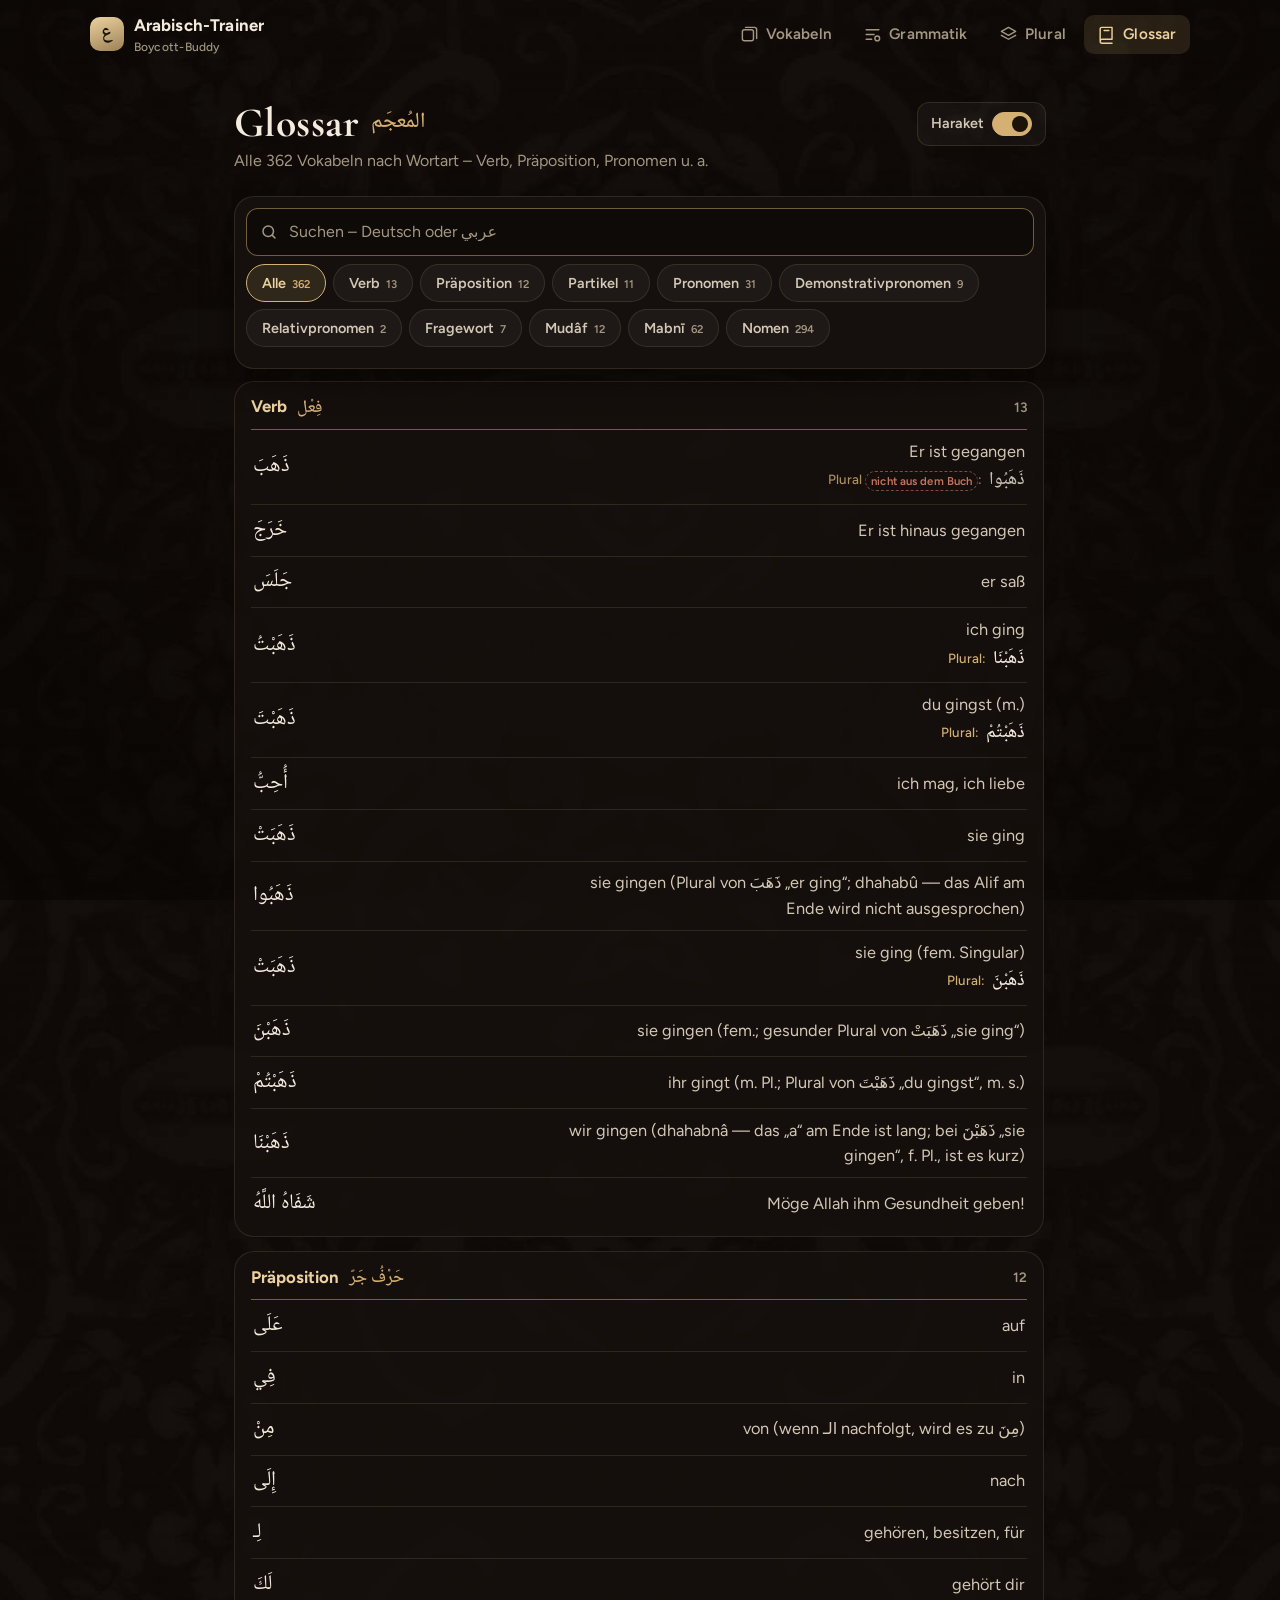
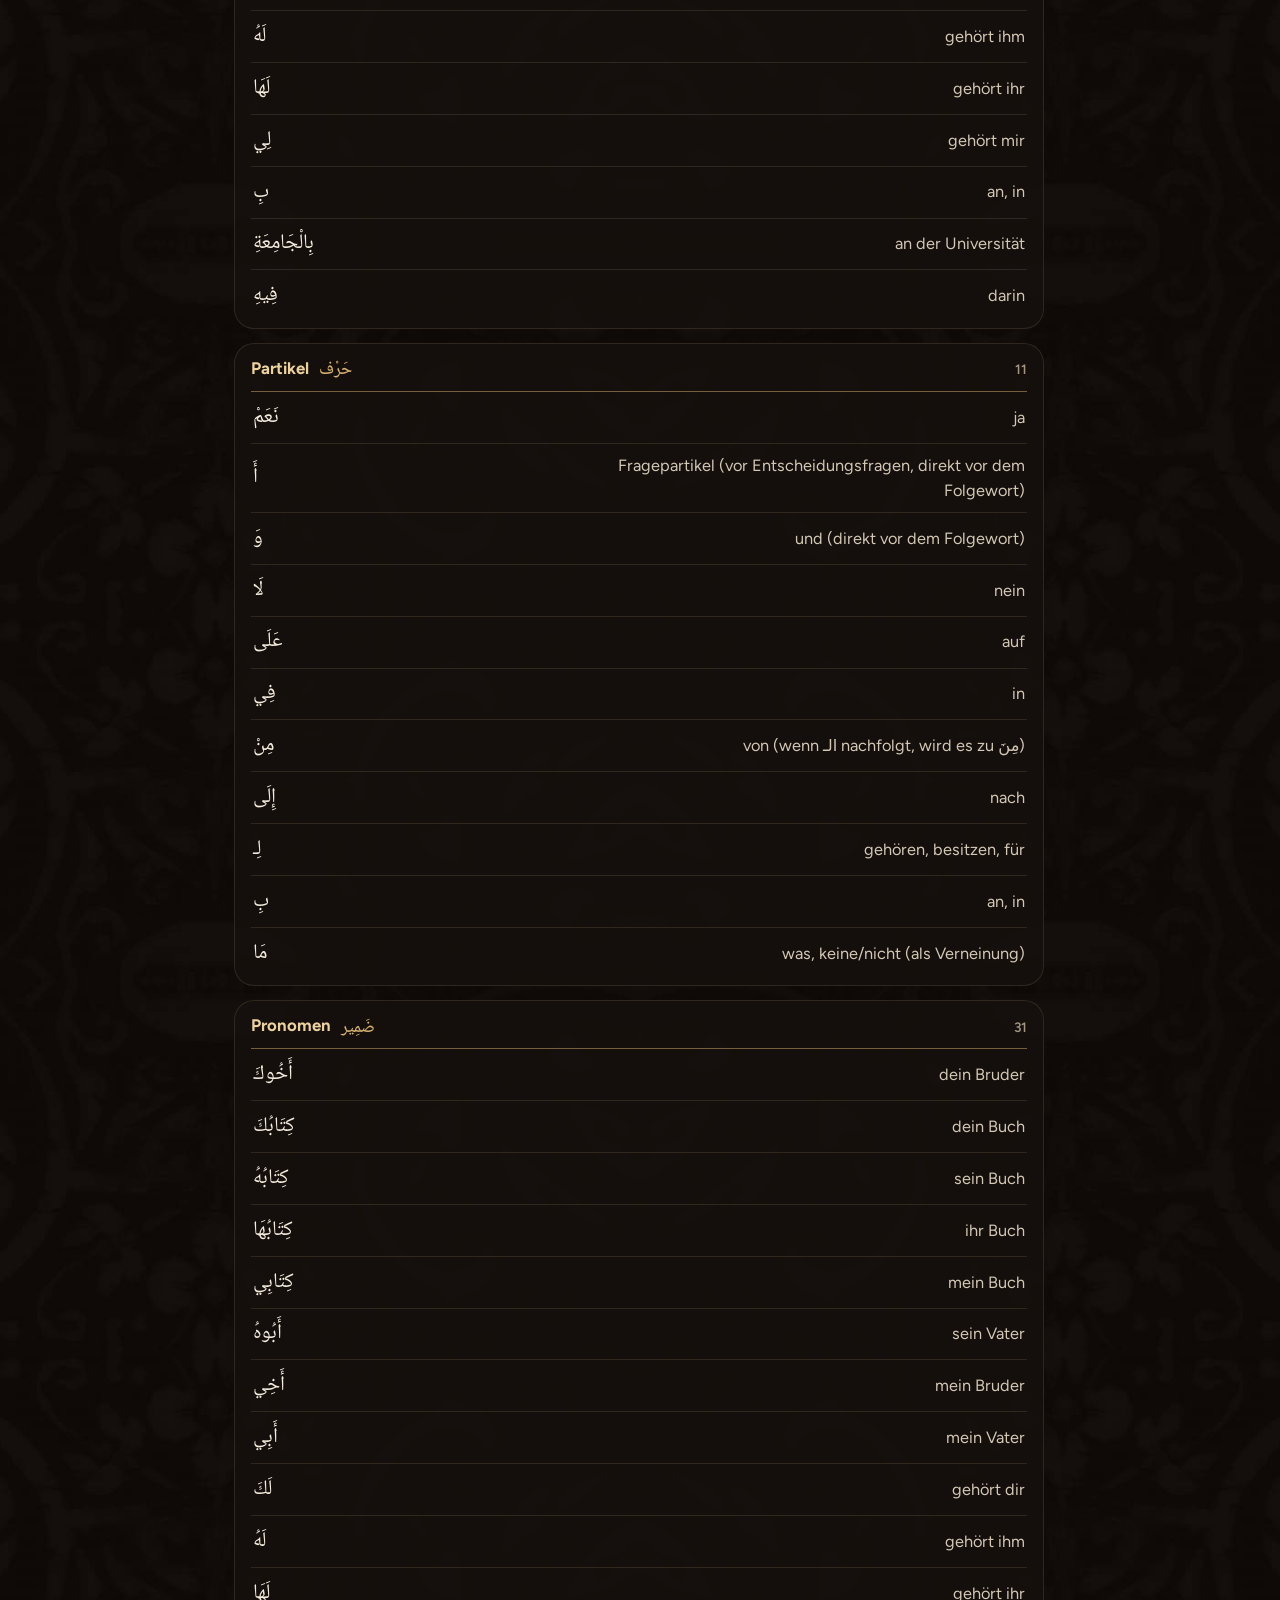
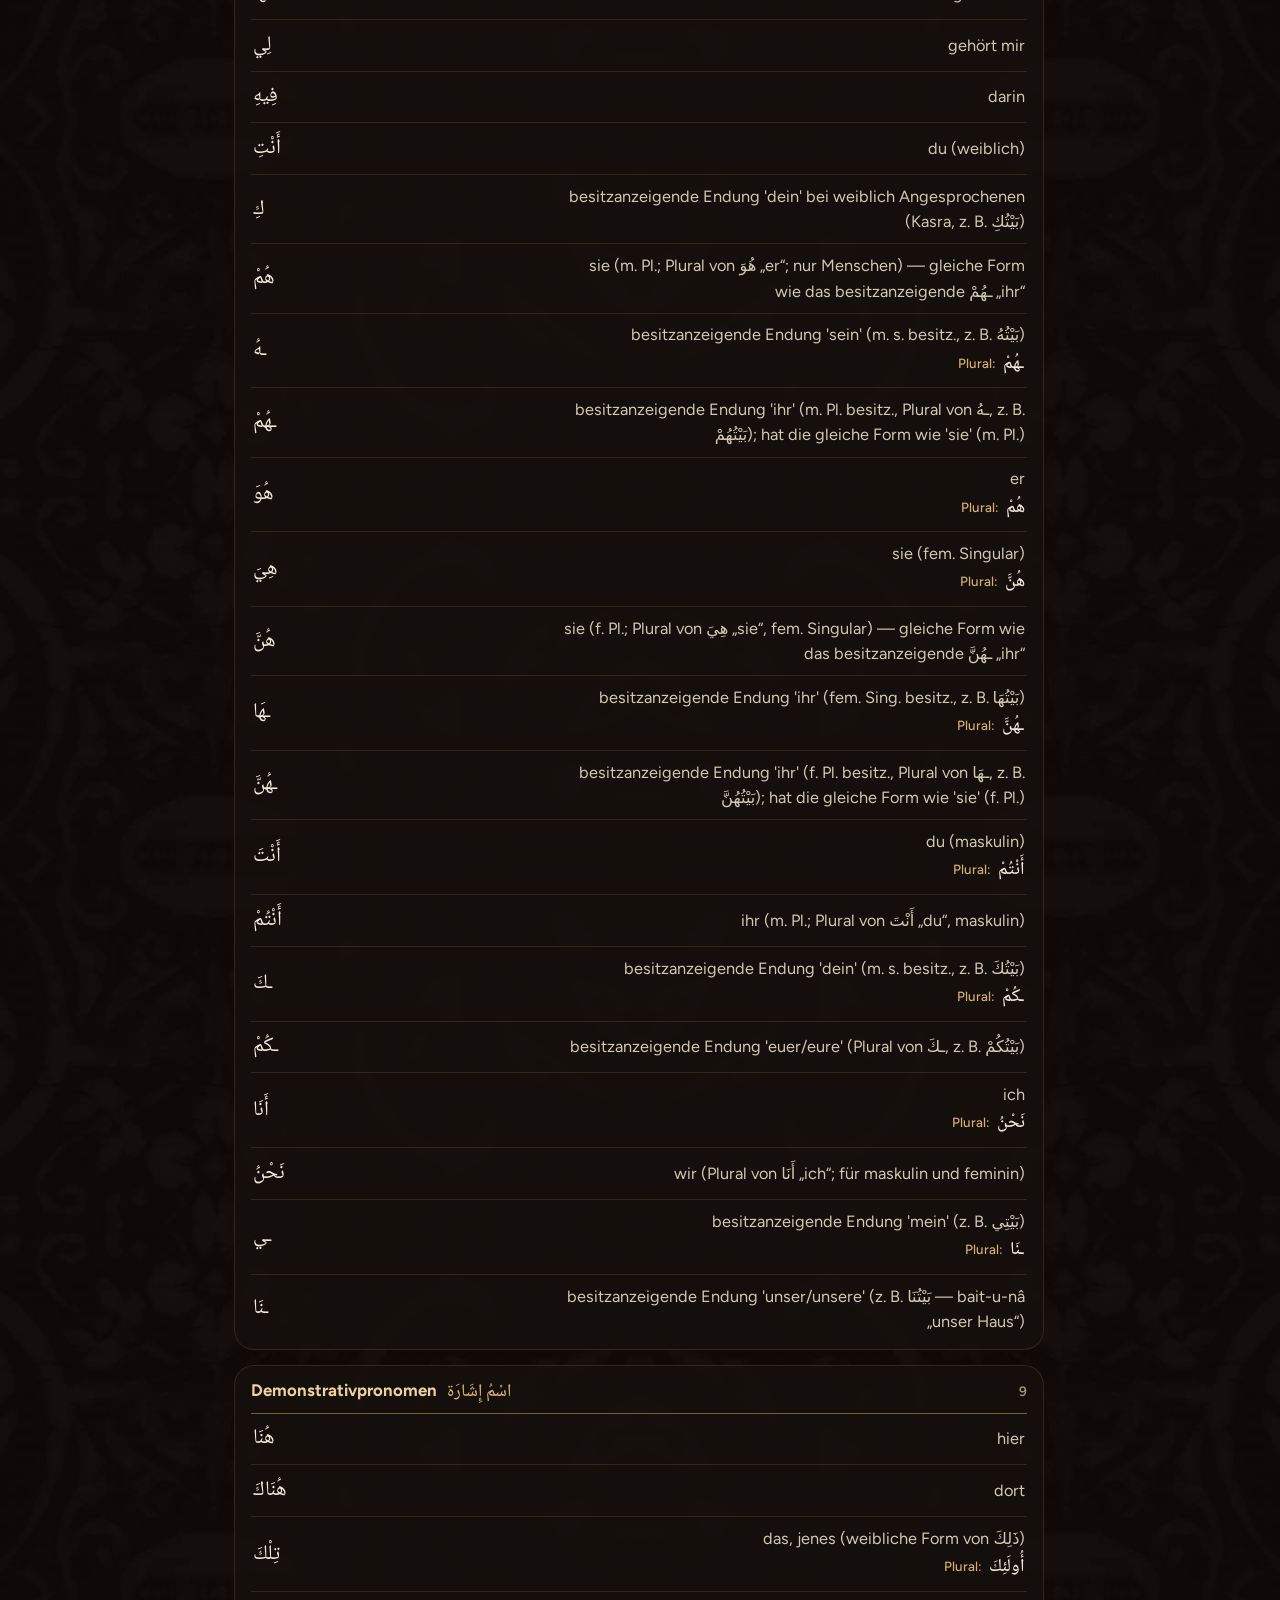
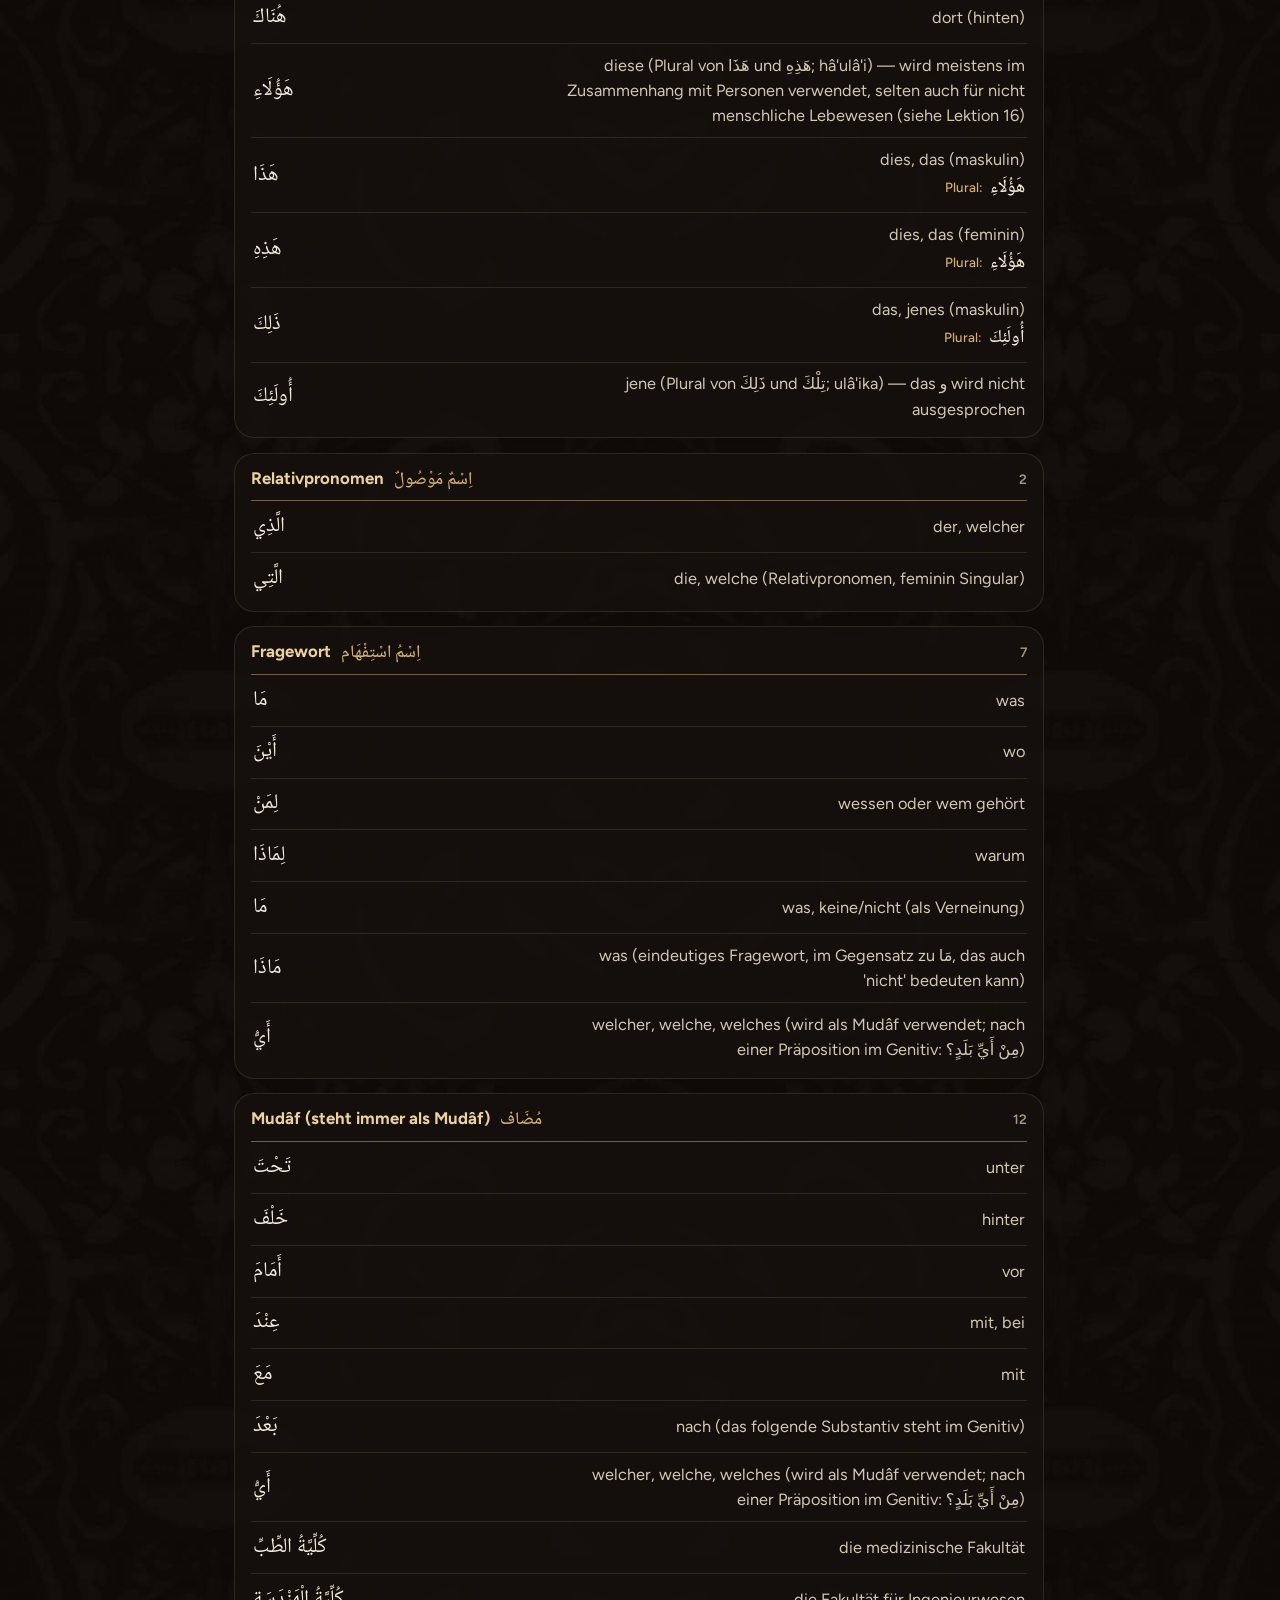
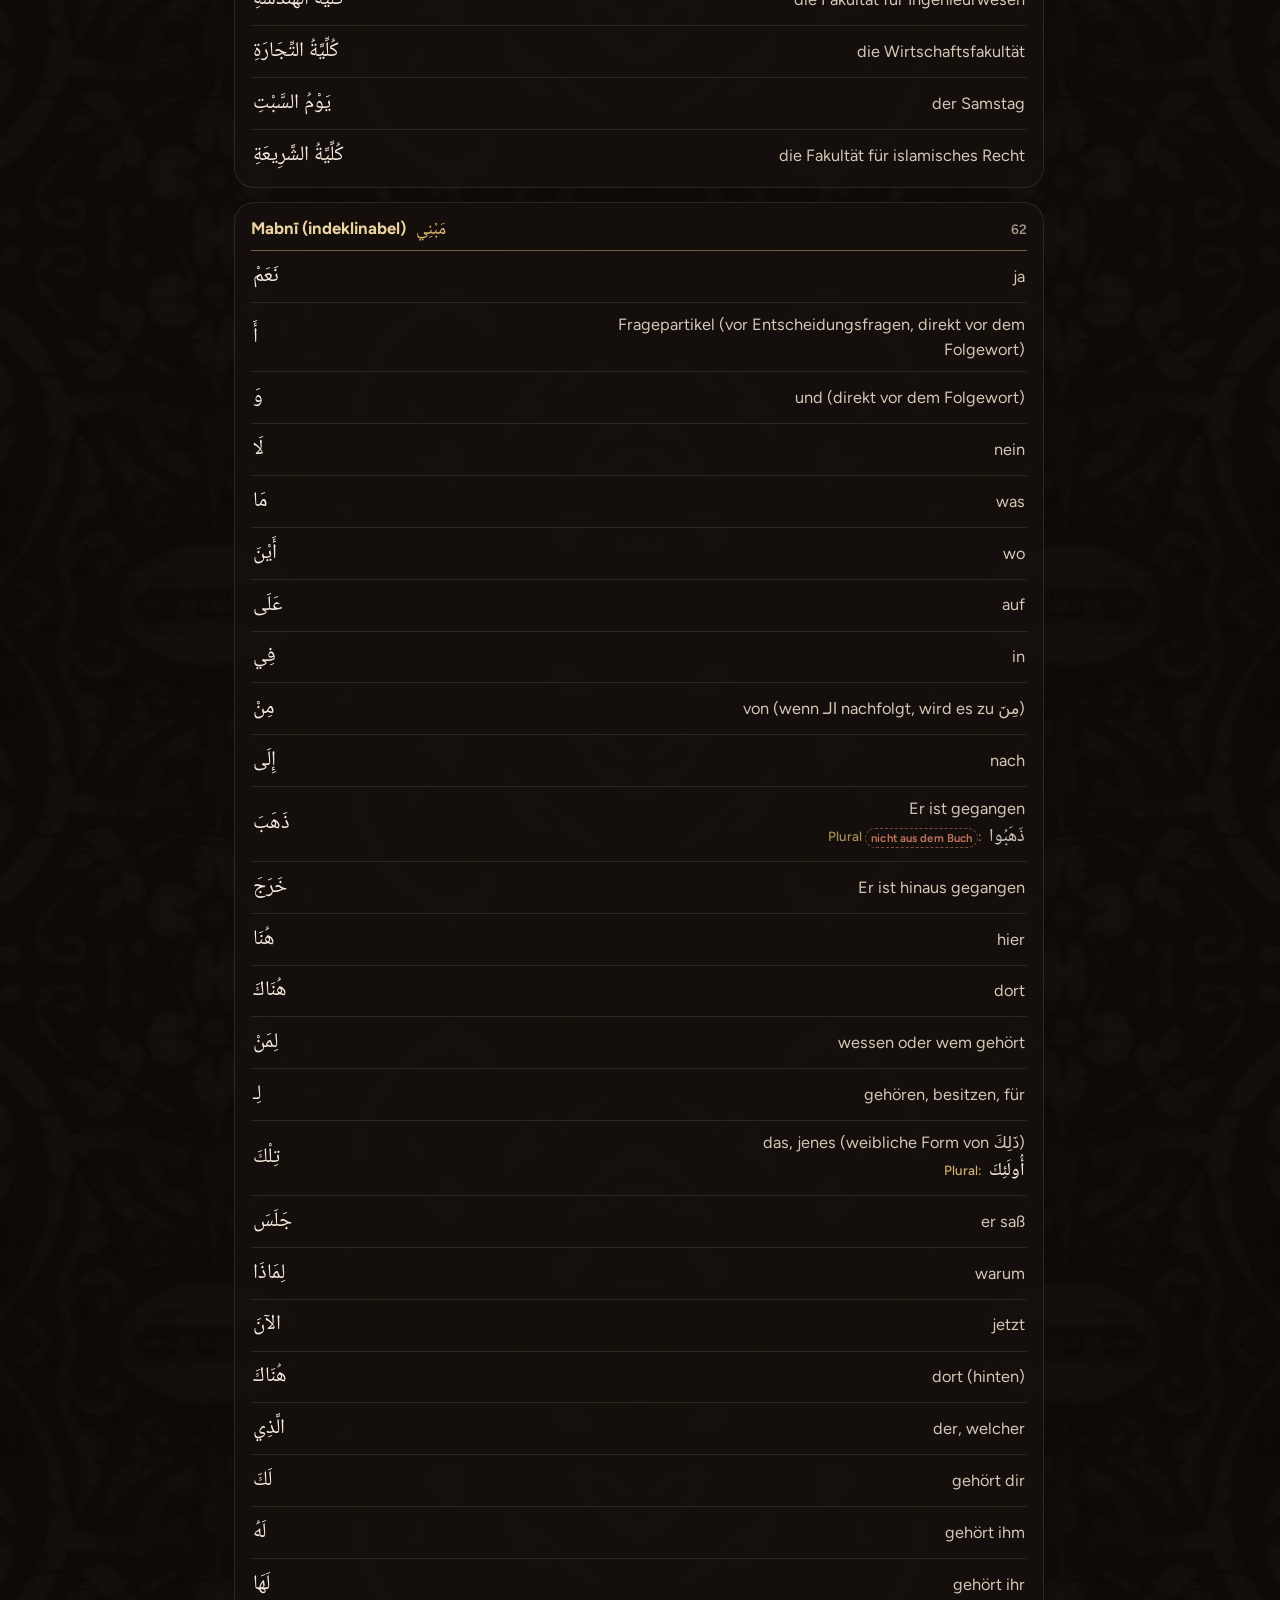
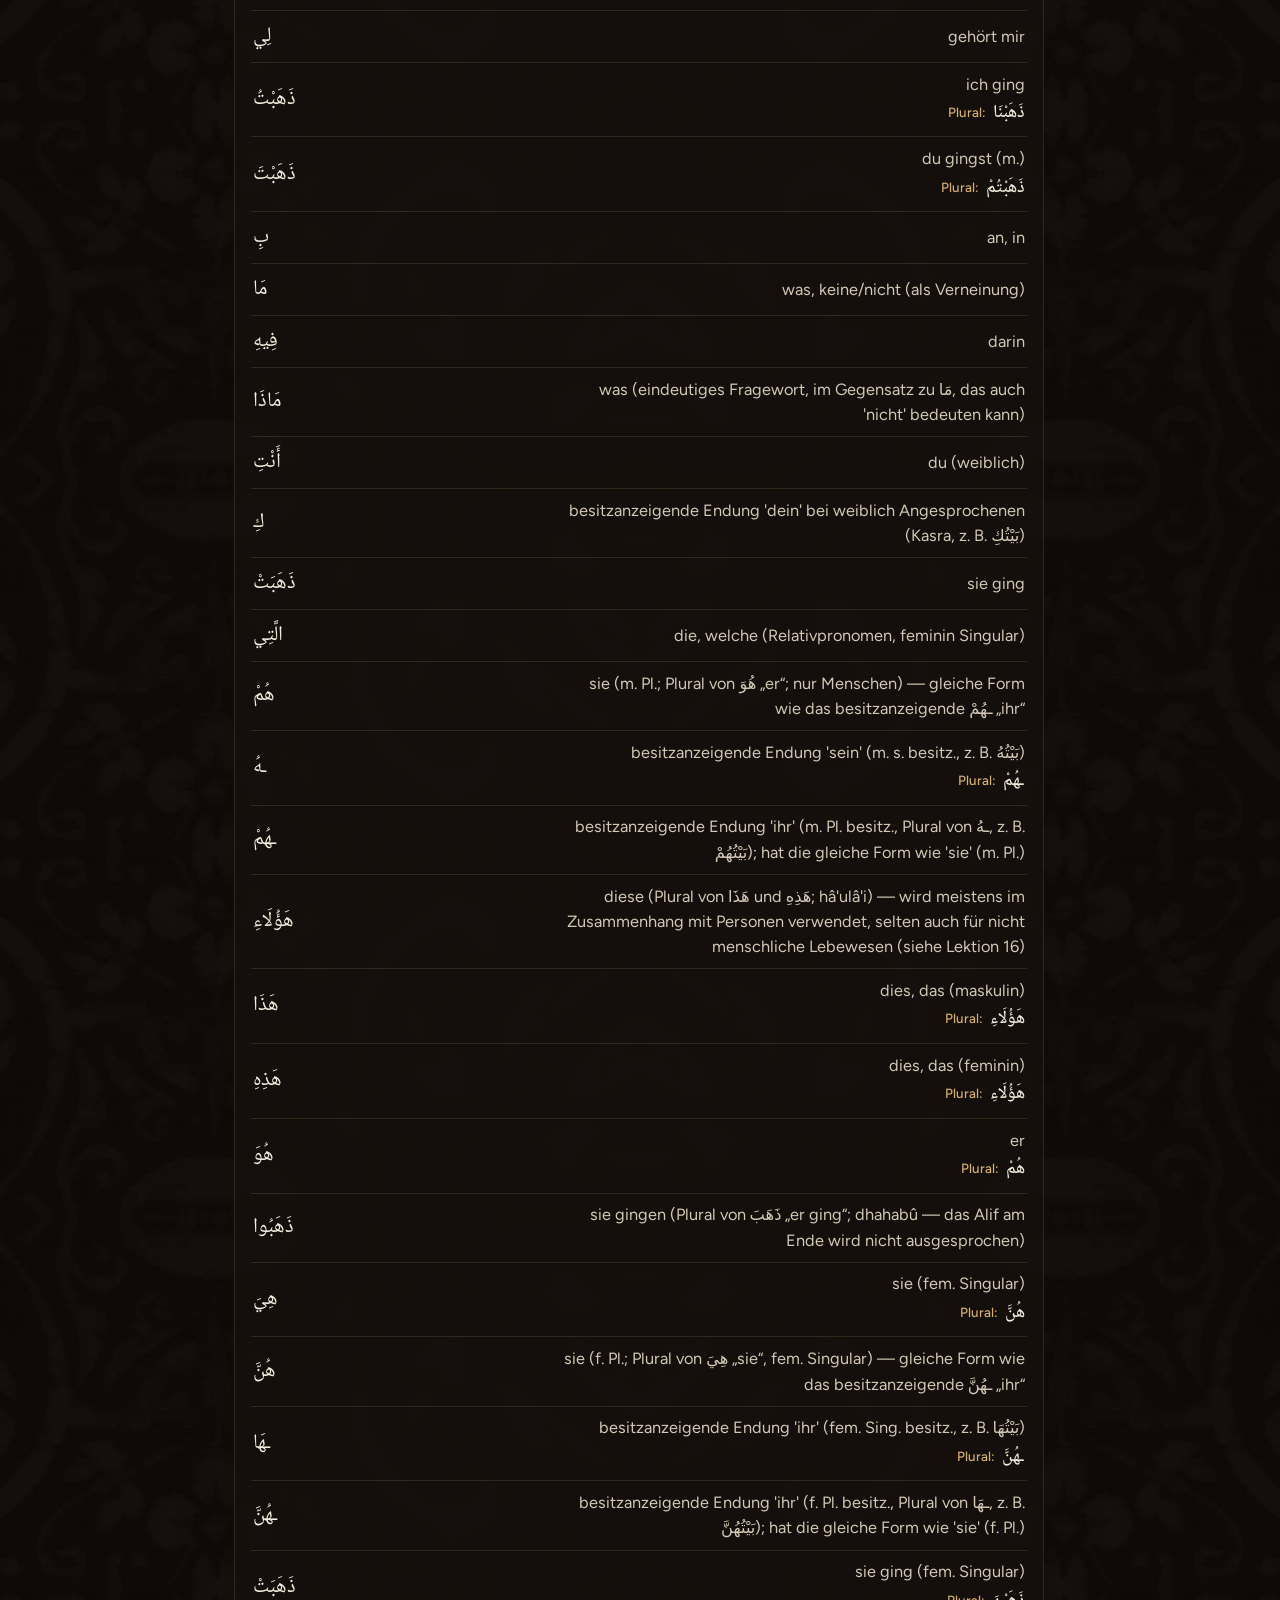
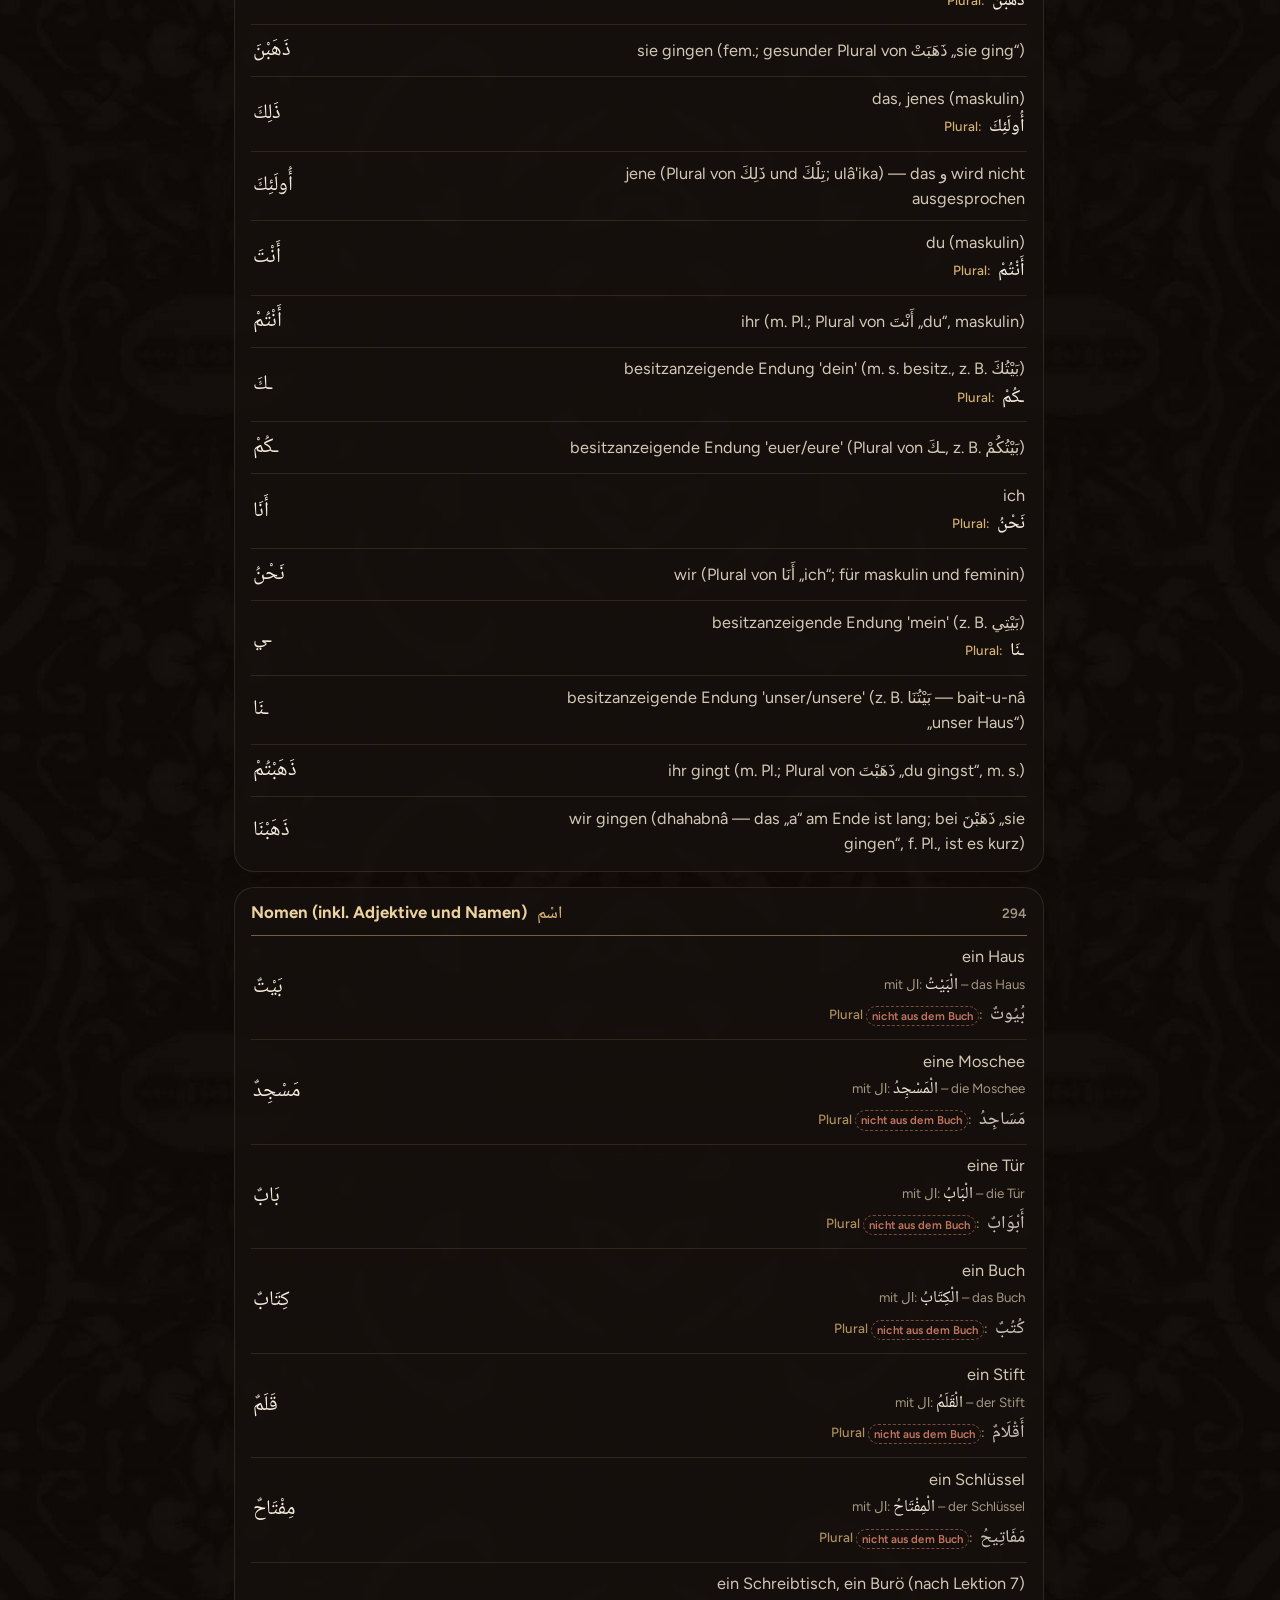
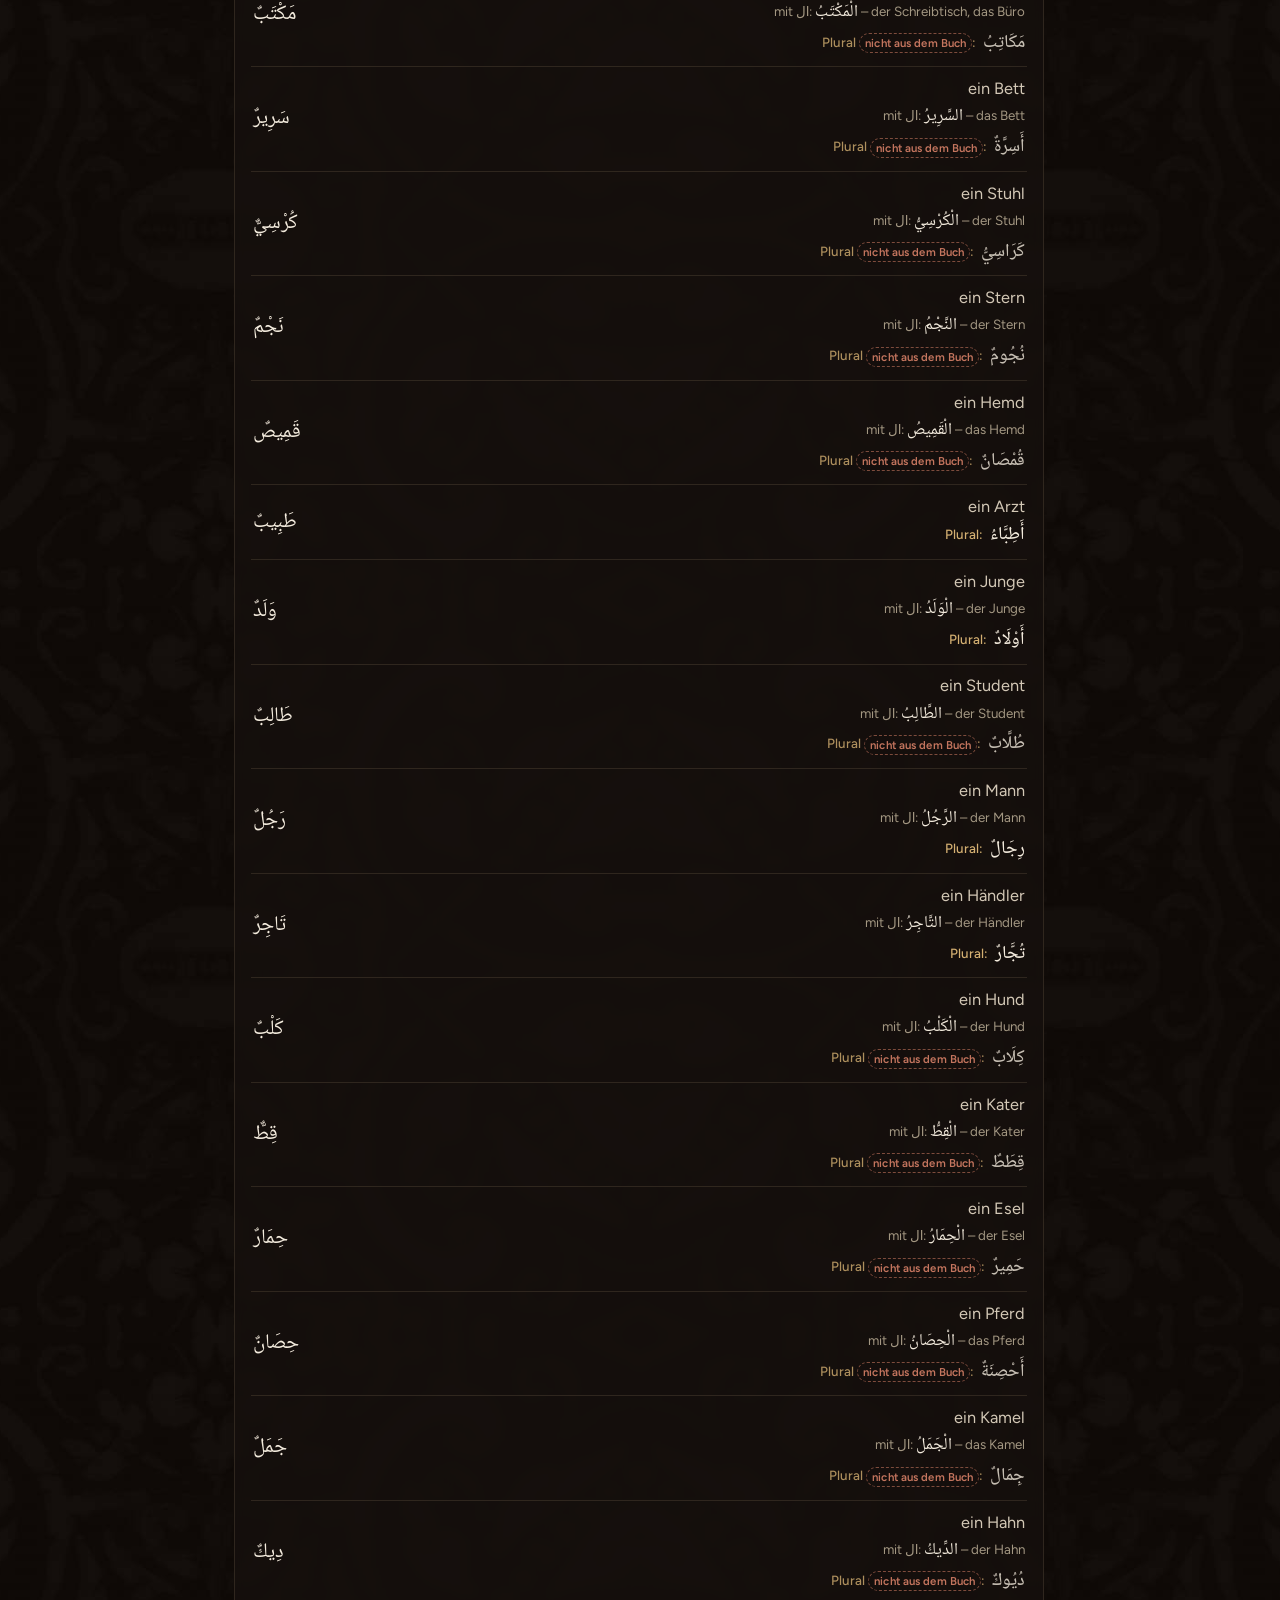
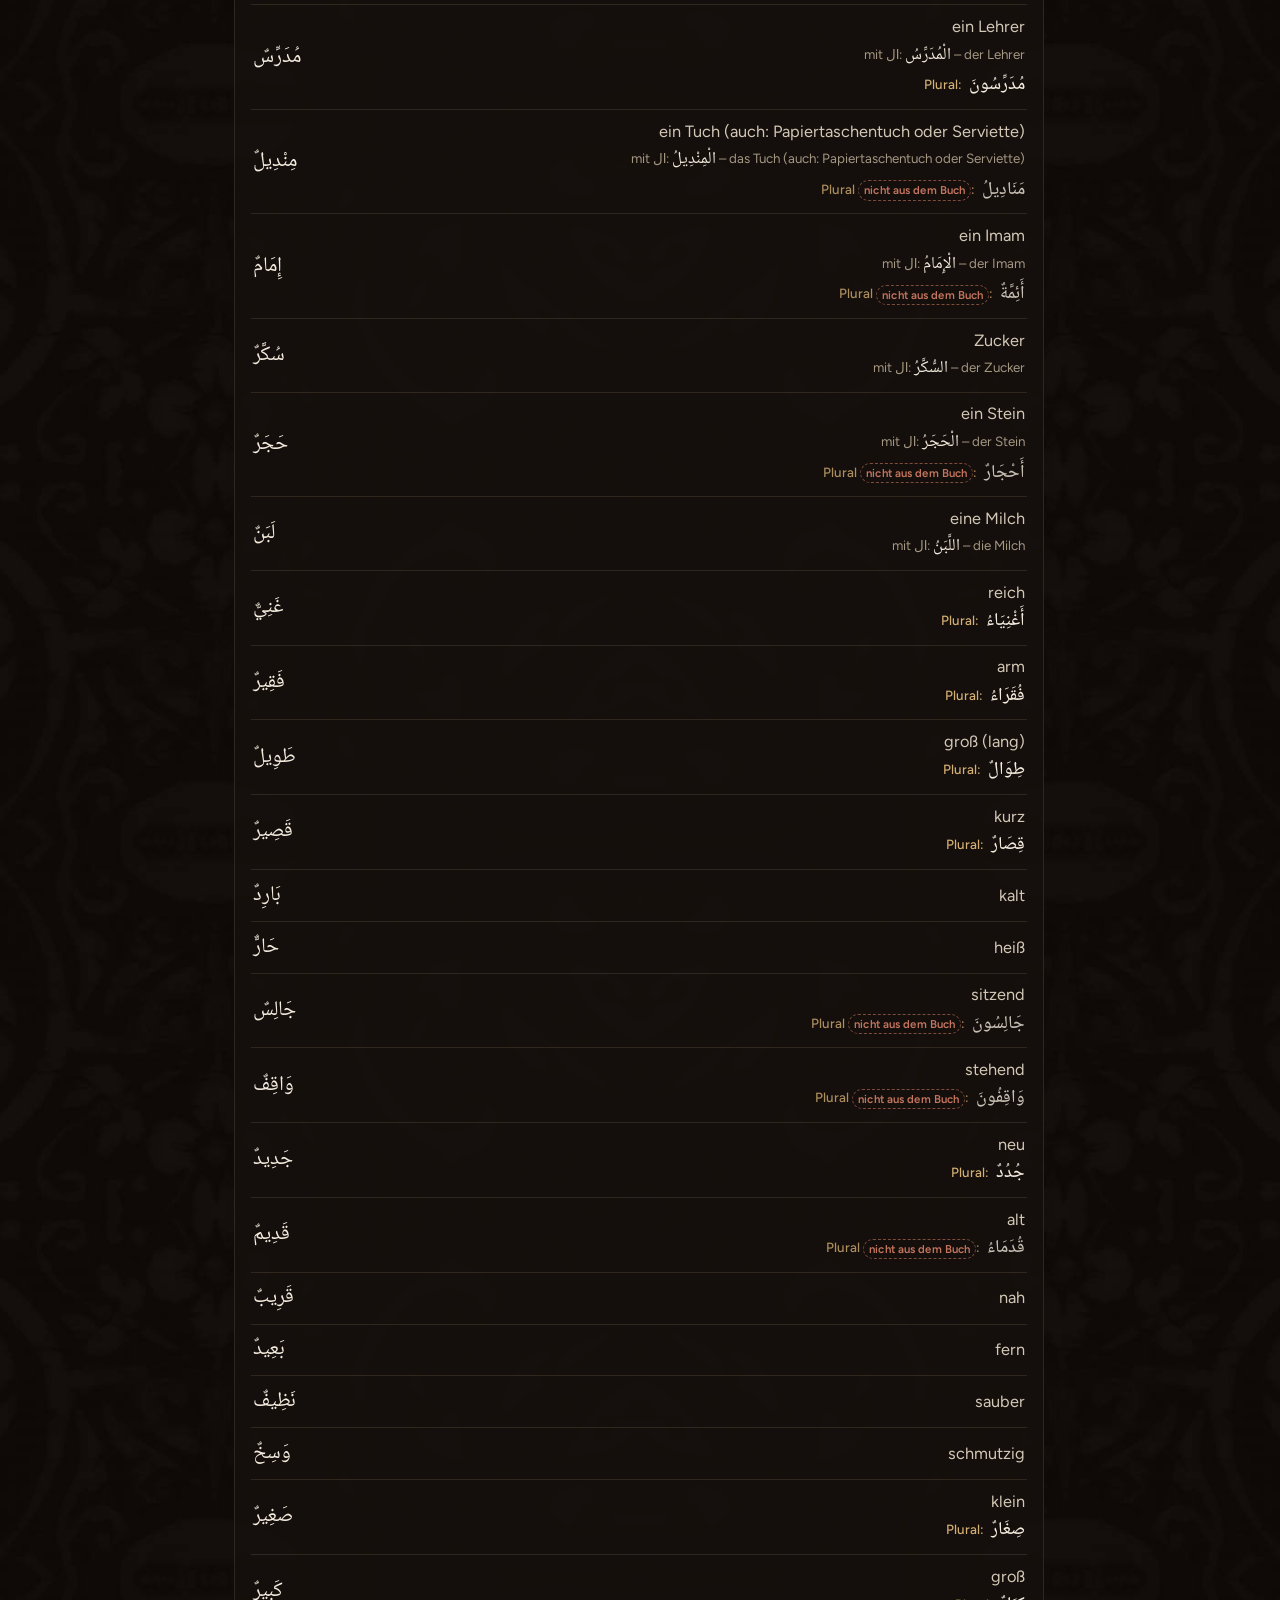
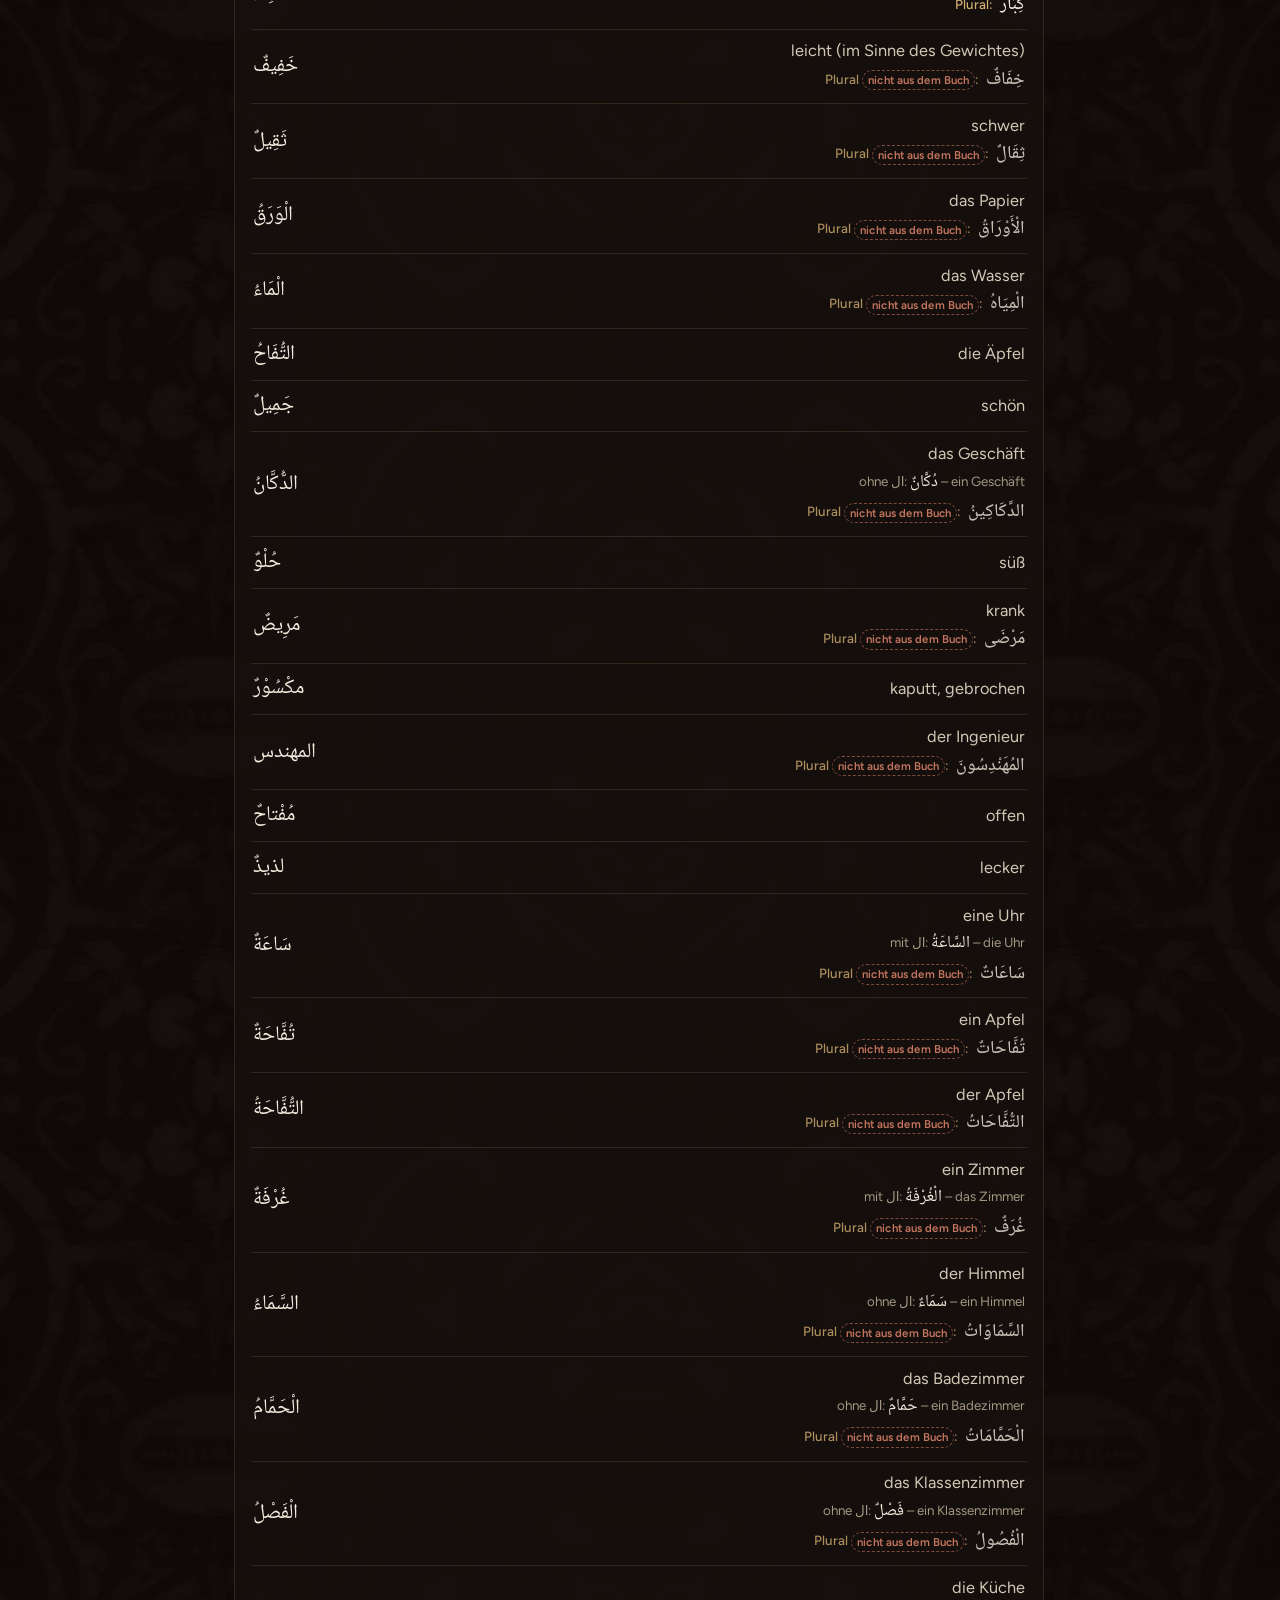
==== commit 8d395cc5: "Vokabeln: unbestimmte und ال-Formen + Filter; Zusatz-Plurale markiert Nomen-Formen: - 109 fehlende G" ====
--- a/glossar.html
+++ b/glossar.html
@@ -15,7 +15,7 @@
 <link rel="preconnect" href="https://fonts.googleapis.com">
 <link rel="preconnect" href="https://fonts.gstatic.com" crossorigin>
 <link href="https://fonts.googleapis.com/css2?family=Cormorant+Garamond:wght@600;700&family=Figtree:wght@400;500;600;700&family=Noto+Naskh+Arabic:wght@400;500;600;700&display=swap" rel="stylesheet">
-<link rel="stylesheet" href="theme.css?v=12">
+<link rel="stylesheet" href="theme.css?v=13">
 <script src="vocab.js"></script>
 </head>
 <body class="bb-trainer page-glossar">
@@ -69,7 +69,10 @@
 let showHarakat = true;
 function displayArabic(text){ return showHarakat ? text : stripHarakat(text); }
 function pluralHtml(w){
-  return w && w.plural ? `<span class="plural-line">Plural: <span class="ar">${displayArabic(w.plural)}</span></span>` : "";
+  if(!w || !w.plural) return "";
+  /* Plurale, die nicht im Buch stehen (Ergänzungen, v. a. Lektion 1–11), deutlich markieren */
+  const extra = typeof isBookPlural === "function" && !isBookPlural(w);
+  return `<span class="plural-line${extra ? " not-book" : ""}">Plural${extra ? ' <small class="not-book-tag" title="Diese Pluralform steht nicht im Buch">nicht aus dem Buch</small>' : ""}: <bdi class="ar" dir="rtl">${displayArabic(w.plural)}</bdi></span>`;
 }
 function escapeHtml(s){ return String(s).replace(/[&<>"]/g, c => ({"&":"&amp;","<":"&lt;",">":"&gt;",'"':"&quot;"})[c]); }
 
@@ -89,7 +92,8 @@
   if(!glossaryQuery) return true;
   return glossaryNorm(w.arabic).includes(glossaryQuery)
       || glossaryNorm(w.german).includes(glossaryQuery)
-      || (w.plural && glossaryNorm(w.plural).includes(glossaryQuery));
+      || (w.plural && glossaryNorm(w.plural).includes(glossaryQuery))
+      || (w.alt && (glossaryNorm(w.alt.arabic).includes(glossaryQuery) || glossaryNorm(w.alt.german).includes(glossaryQuery)));
 }
 function wordsOf(key){
   return allVocabWords().filter(w => key === "_none"
@@ -98,7 +102,8 @@
 }
 
 function rowHtml(w){
-  return `<div class="glossary-word-row"><span class="ar" lang="ar">${displayArabic(w.arabic)}</span><span class="de">${w.german}${pluralHtml(w)}</span></div>`;
+  const alt = w.alt ? `<span class="alt-line"><bdi>${/^ال/.test(stripHarakat(w.alt.arabic)) ? "mit ال" : "ohne ال"}</bdi>: <bdi class="ar" dir="rtl">${displayArabic(w.alt.arabic)}</bdi> – ${w.alt.german}</span>` : "";
+  return `<div class="glossary-word-row"><span class="ar" lang="ar">${displayArabic(w.arabic)}</span><span class="de">${w.german}${alt}${pluralHtml(w)}</span></div>`;
 }
 
 function buildTabs(){
--- a/theme.css
+++ b/theme.css
@@ -272,6 +272,12 @@
 .tool-row > .picker-btn { flex: 1 1 0; min-width: 0; }
 .tool-row.stack > .picker-btn { flex-basis: 100%; }
 .tool-row > .toggle-pill { flex: 1 1 0; }
+
+/* Filter "Nomen: Beide / Unbestimmt / Mit ال" (Vokabeltrainer) */
+.form-row { display: flex; align-items: center; gap: 0.6rem; margin-top: 0.5rem; }
+.form-row-label { flex-shrink: 0; font-size: 0.72rem; font-weight: 700; letter-spacing: 0.08em; text-transform: uppercase; color: var(--text-dim); }
+.form-row .seg { flex: 1; min-width: 0; }
+.form-row .pill-btn { min-height: 36px; font-size: 0.85rem; }
 
 /* Bereichs-Umschalter der Plural-Seite (gleiches Aussehen wie die Übungsart) */
 #area-tabs .lesson-pill { border: 0; background: transparent; border-radius: 10px; min-height: 42px; color: var(--text-dim); }
@@ -870,6 +876,31 @@
   -webkit-backdrop-filter: blur(6px);
   backdrop-filter: blur(6px);
 }
+
+/* Plurale, die nicht im Buch stehen (Ergänzungen) */
+.not-book-tag {
+  display: inline-block;
+  padding: 0 0.45em;
+  border: 1px dashed rgba(240, 143, 115, 0.6);
+  border-radius: 999px;
+  color: var(--wrong);
+  font-family: var(--font-main);
+  font-size: 0.72rem;
+  font-weight: 600;
+  line-height: 1.6;
+  letter-spacing: 0.01em;
+  white-space: nowrap;
+  vertical-align: middle;
+}
+.plural-line.not-book { opacity: 0.8; }
+.plural-line .not-book-tag { font-size: 0.85em; }
+/* Zusatz-Plurale bewusst im Hintergrund: gestrichelt und gedämpft */
+#plural-filter-row [data-pf="old"] { border-style: dashed; color: var(--text-dim); font-weight: 500; }
+#plural-filter-row [data-pf="old"].active { color: var(--wrong); border-color: rgba(240, 143, 115, 0.6); background: rgba(240, 143, 115, 0.08); }
+
+/* Zweite Form (unbestimmt / mit ال) im Glossar */
+.alt-line { display: block; margin-top: 3px; font-size: 0.82em; color: var(--text-dim); }
+.alt-line .ar { font-family: var(--font-arabic); font-size: 1.25em; color: var(--cream); }
 
 /* Plural-Zeile (Vokabeln/Glossar) */
 .plural-line { display: block; margin-top: 4px; font-size: 0.6em; color: var(--gold); font-family: var(--font-main); font-weight: 500; }
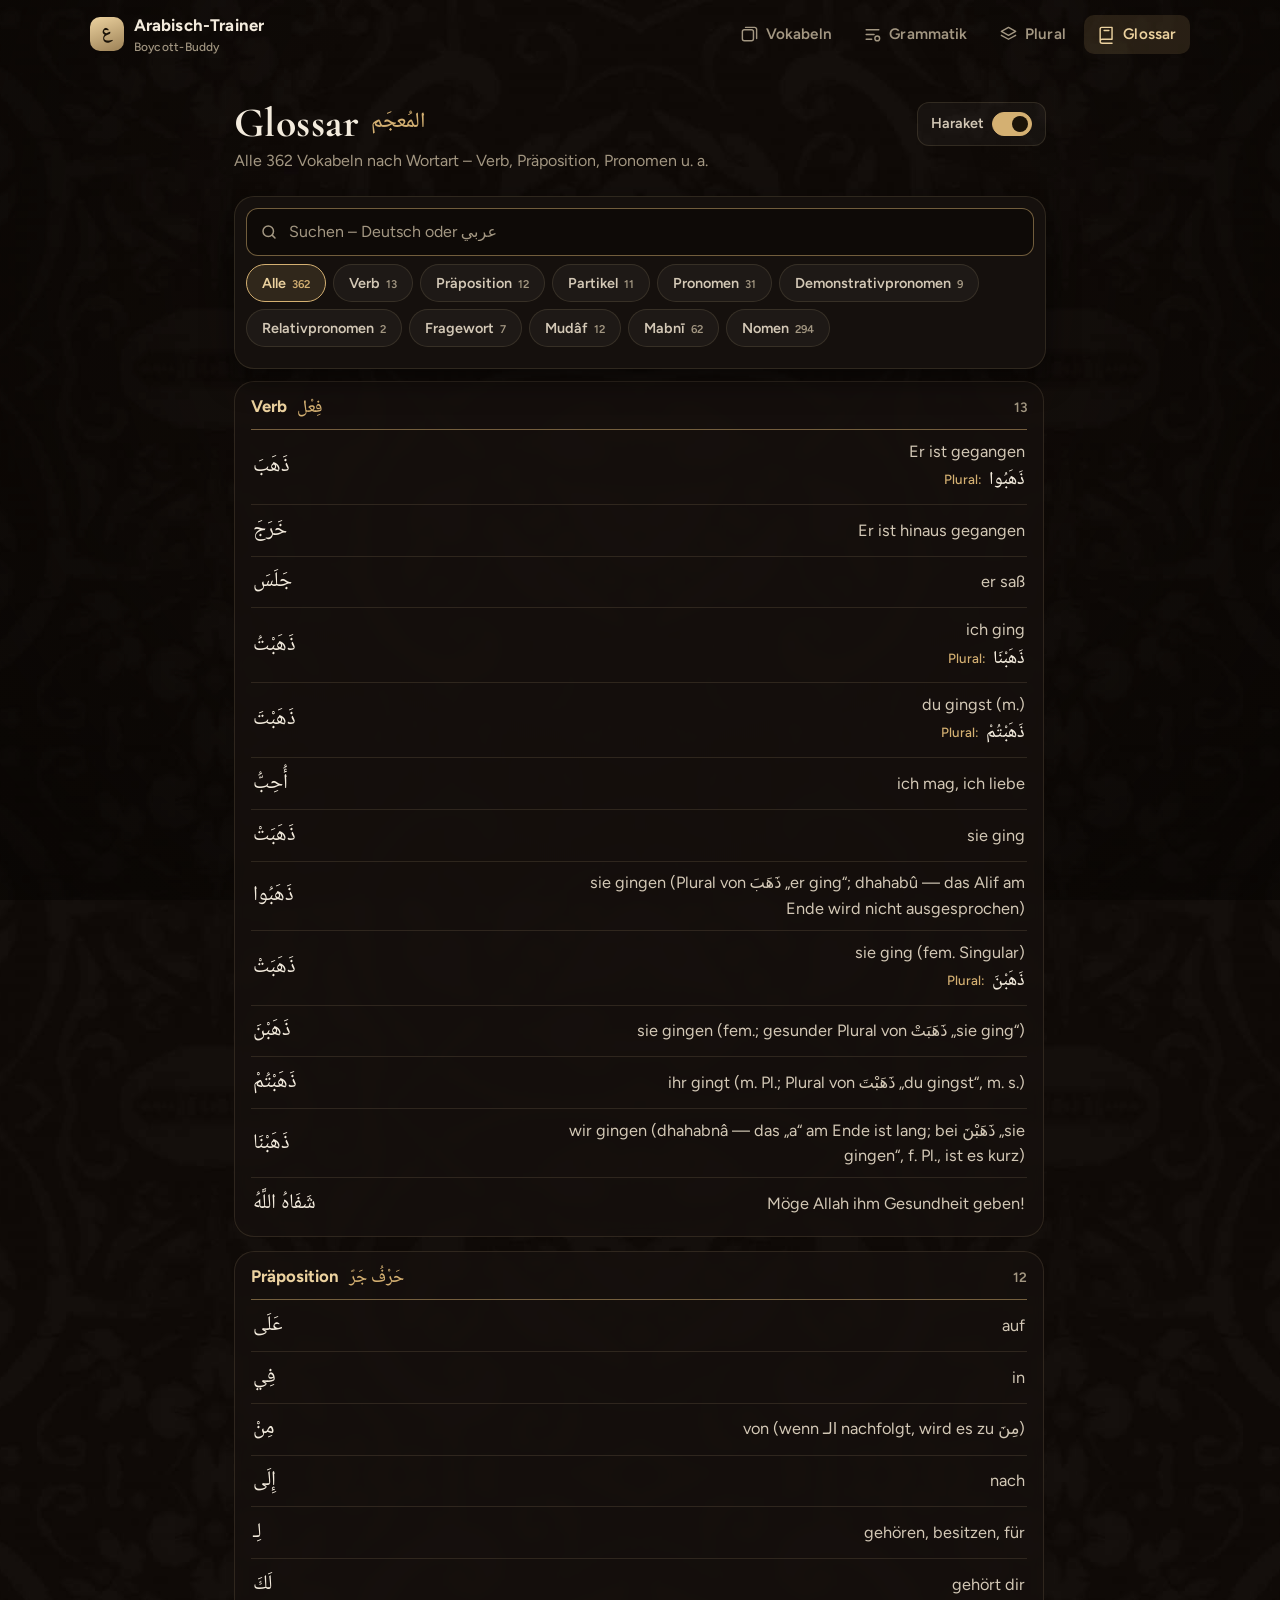
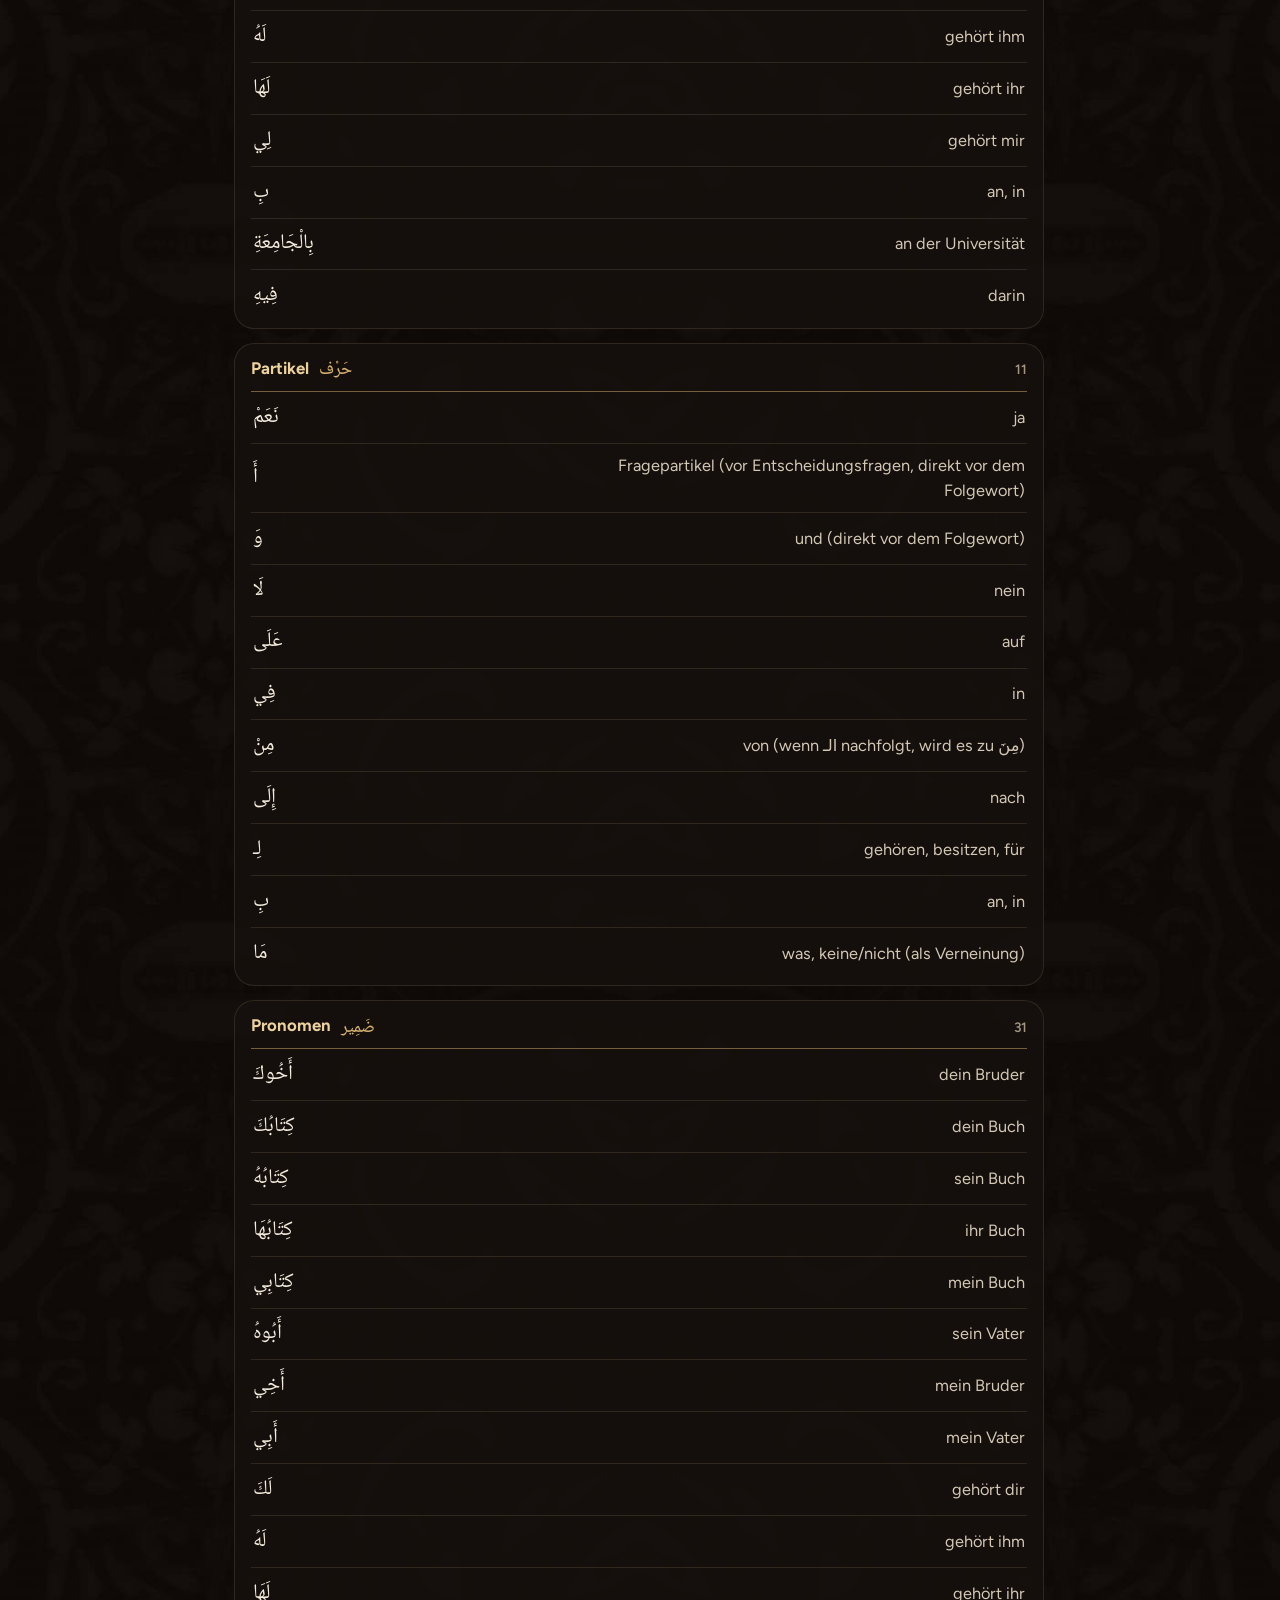
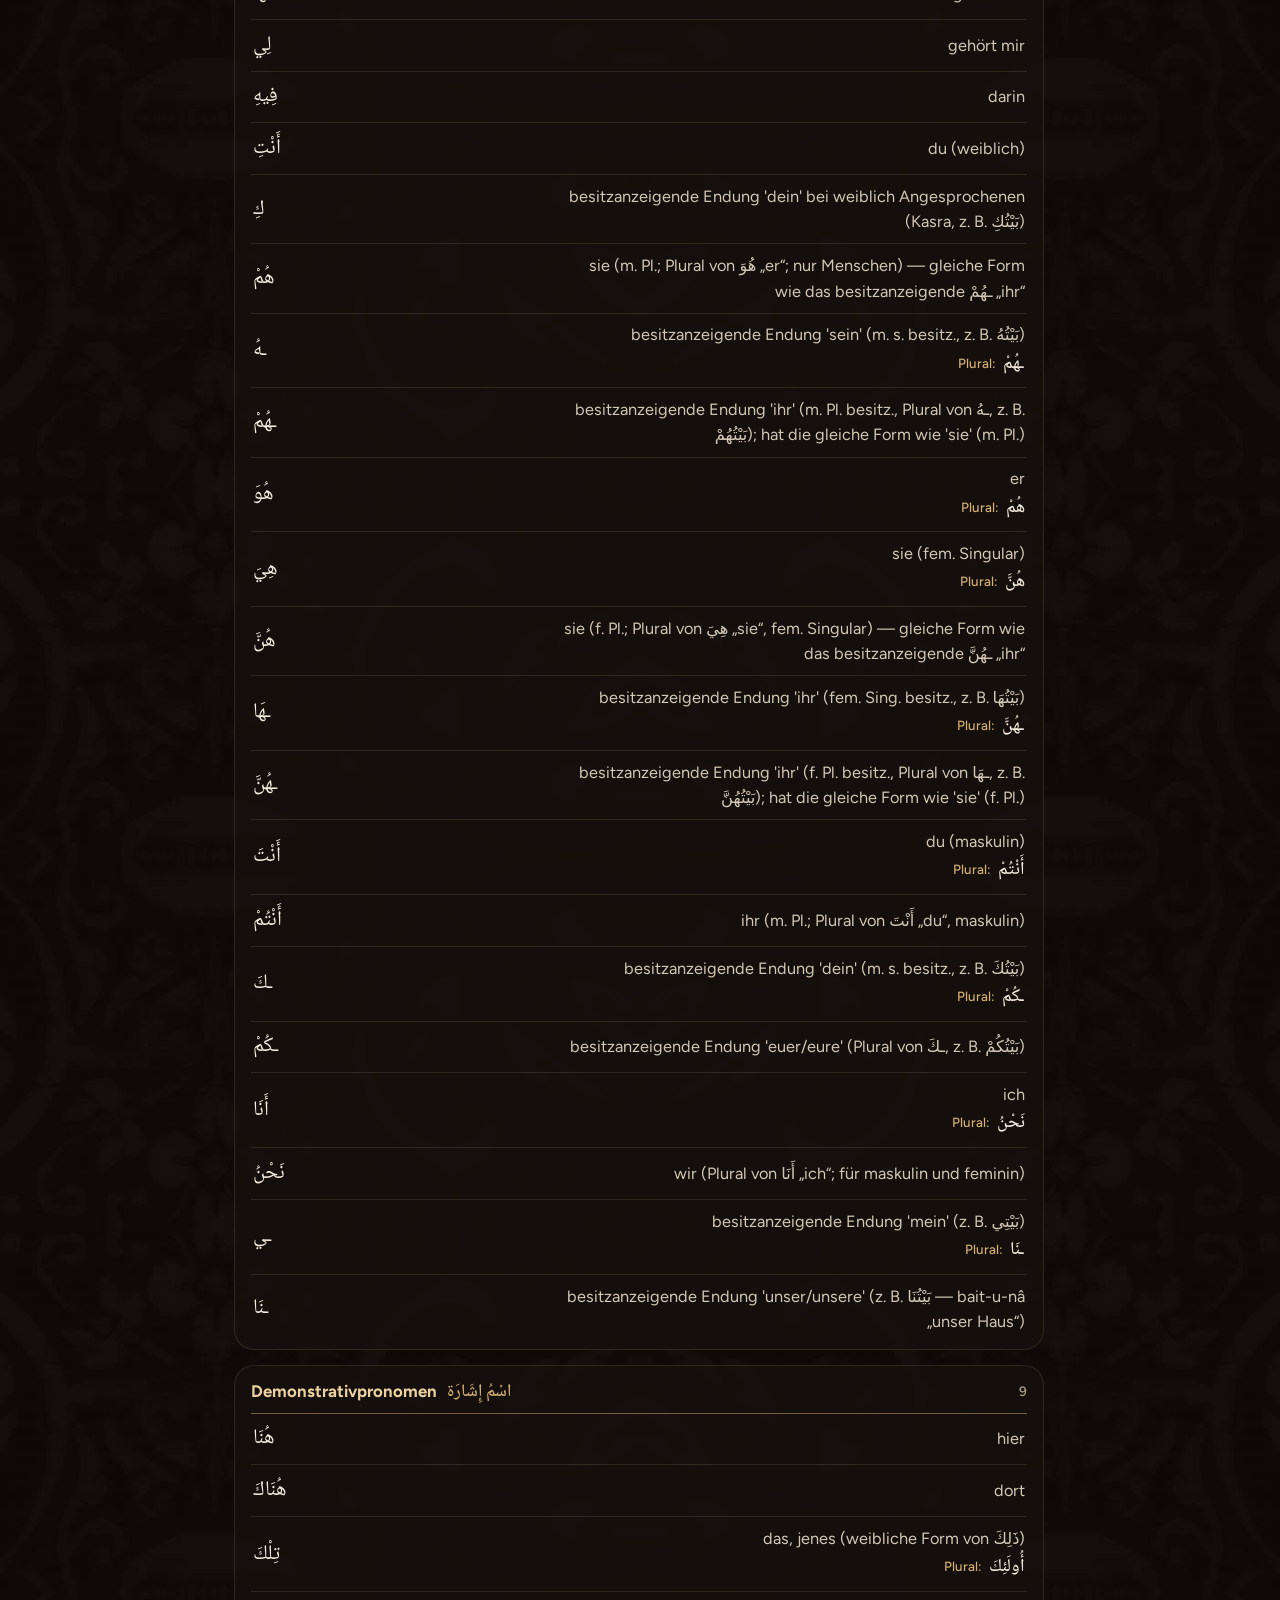
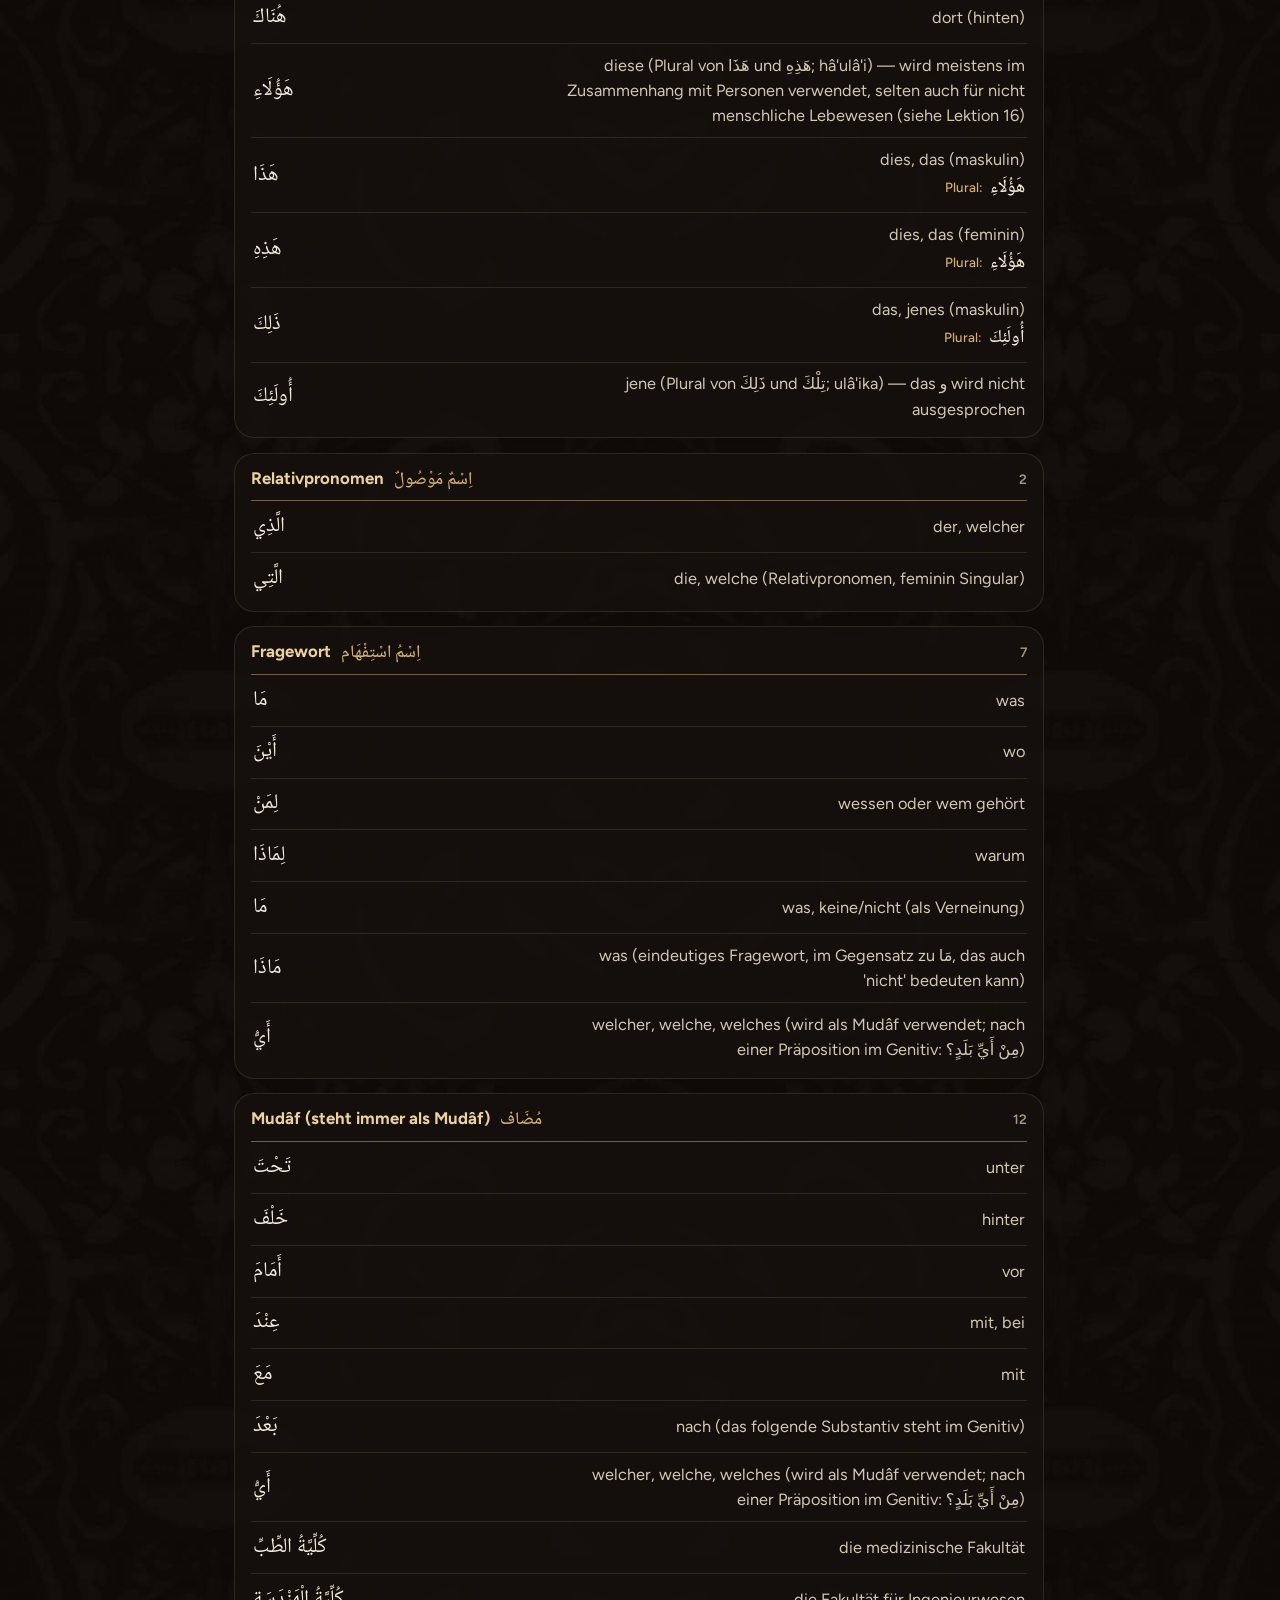
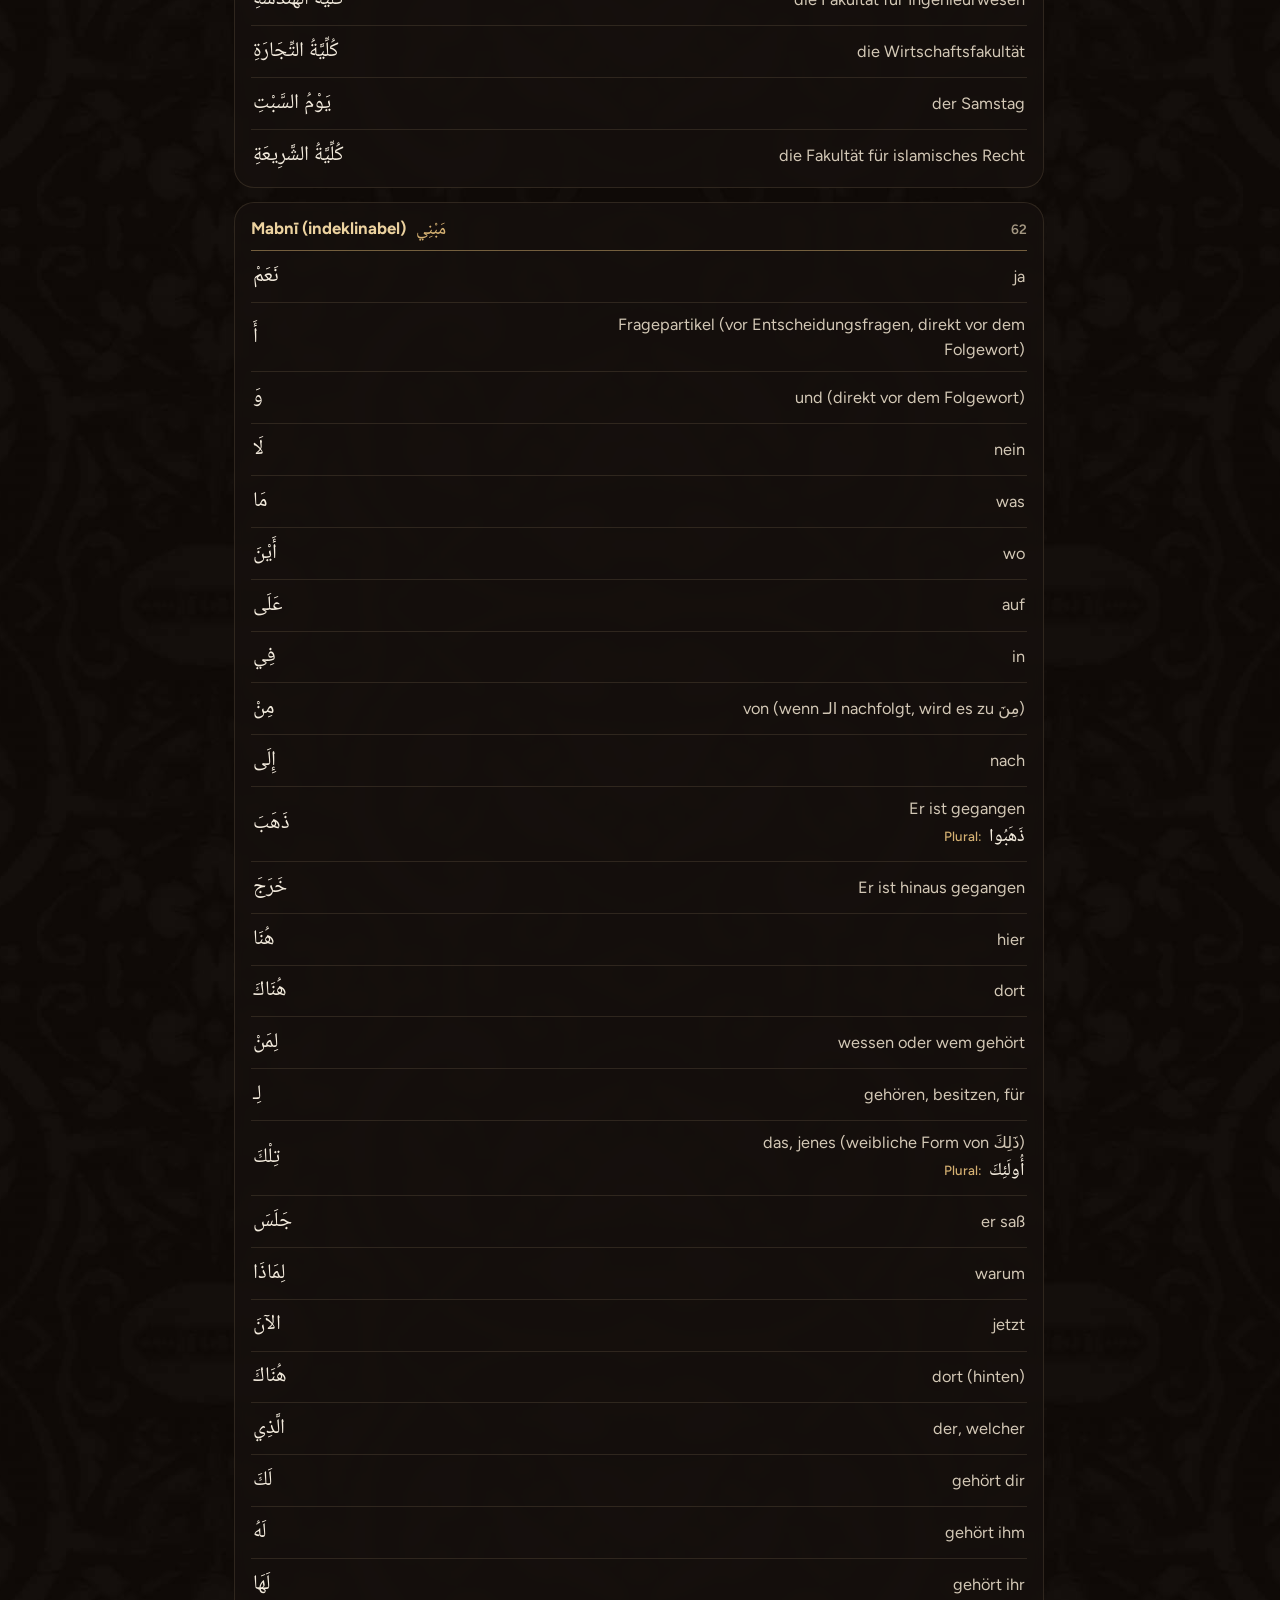
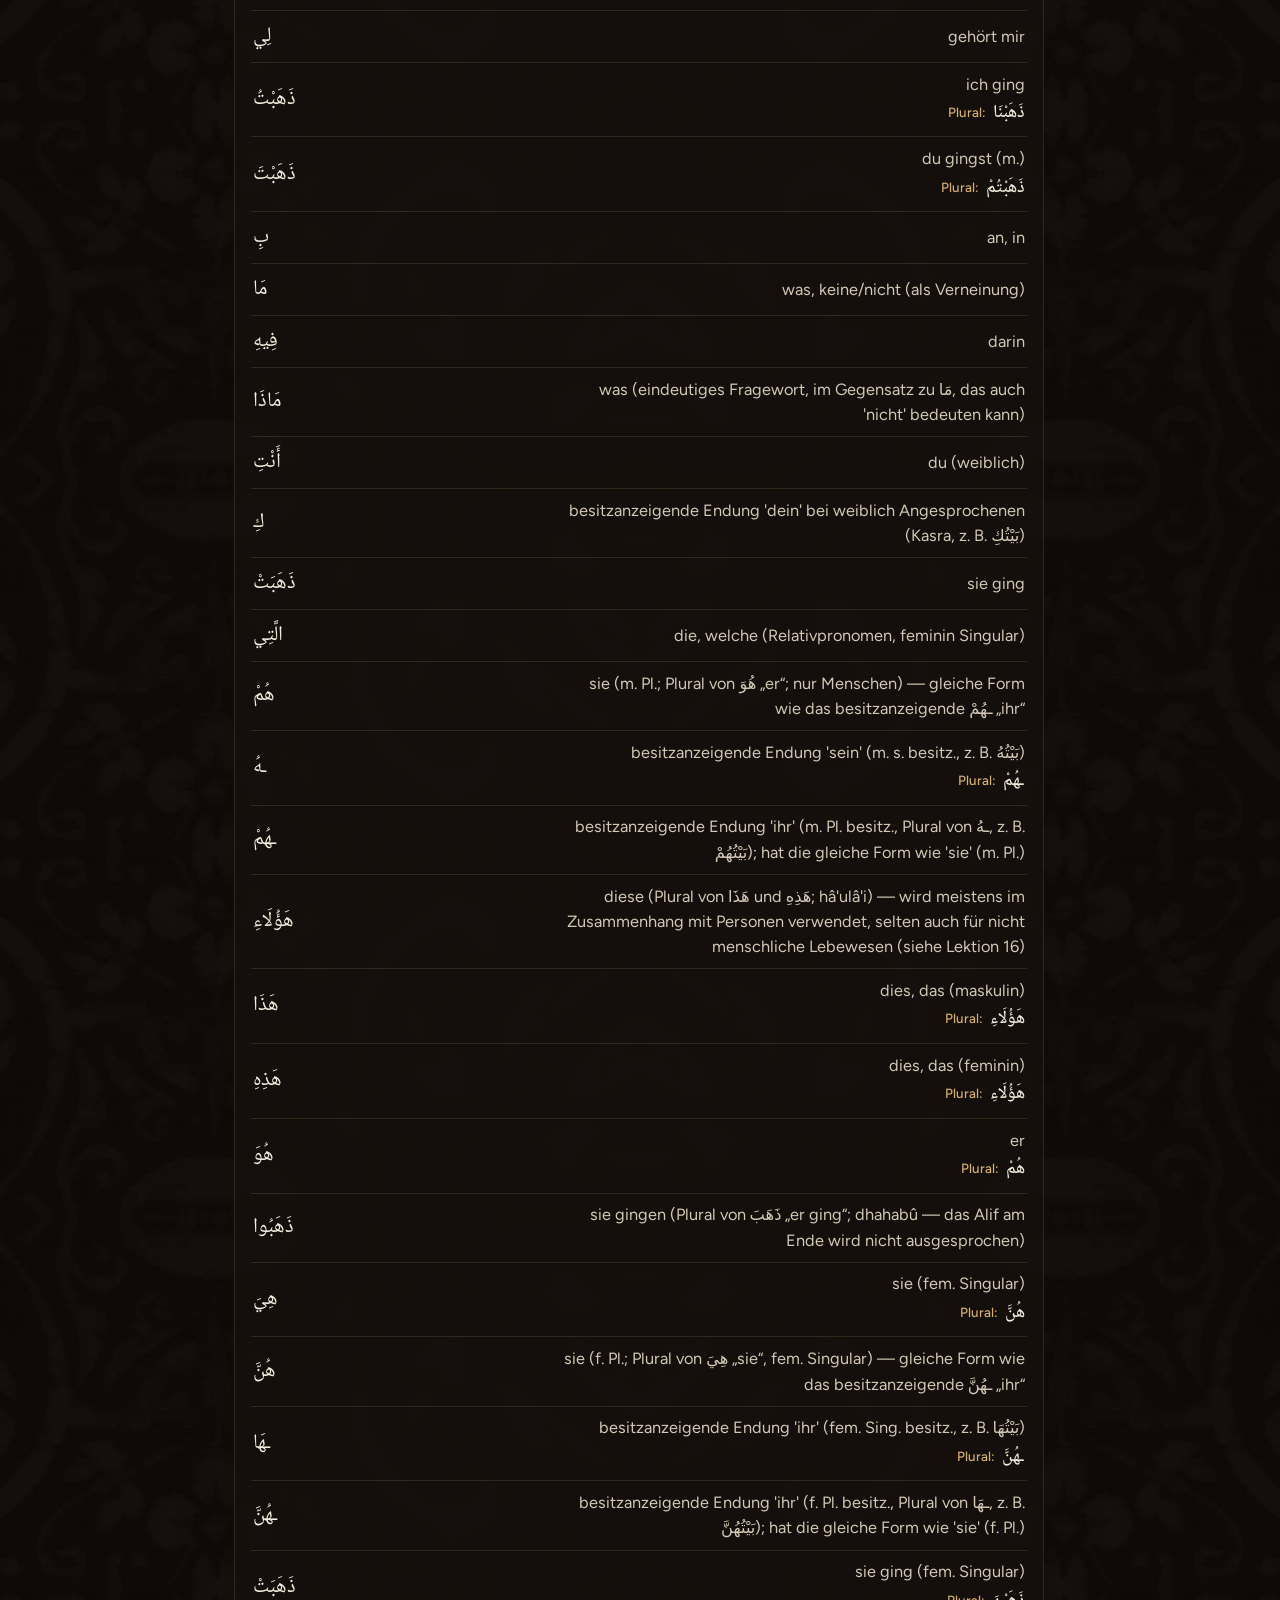
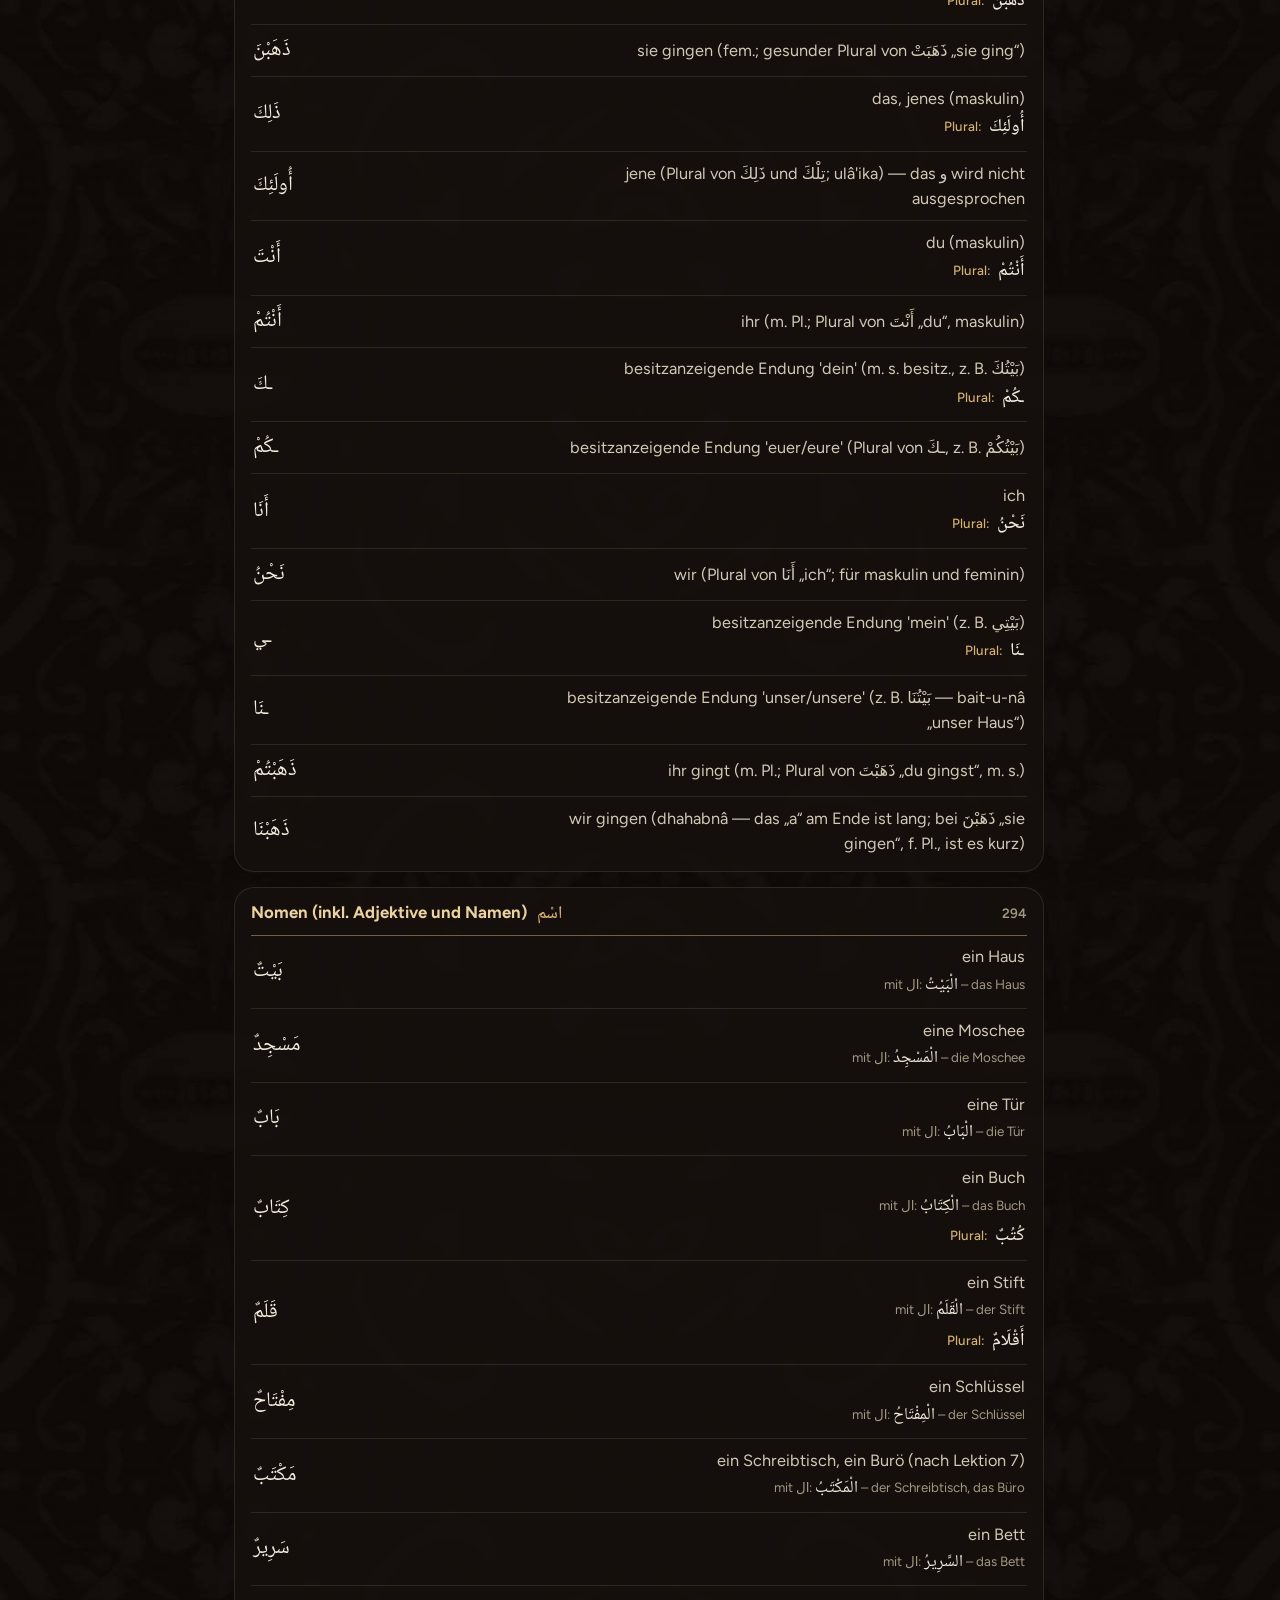
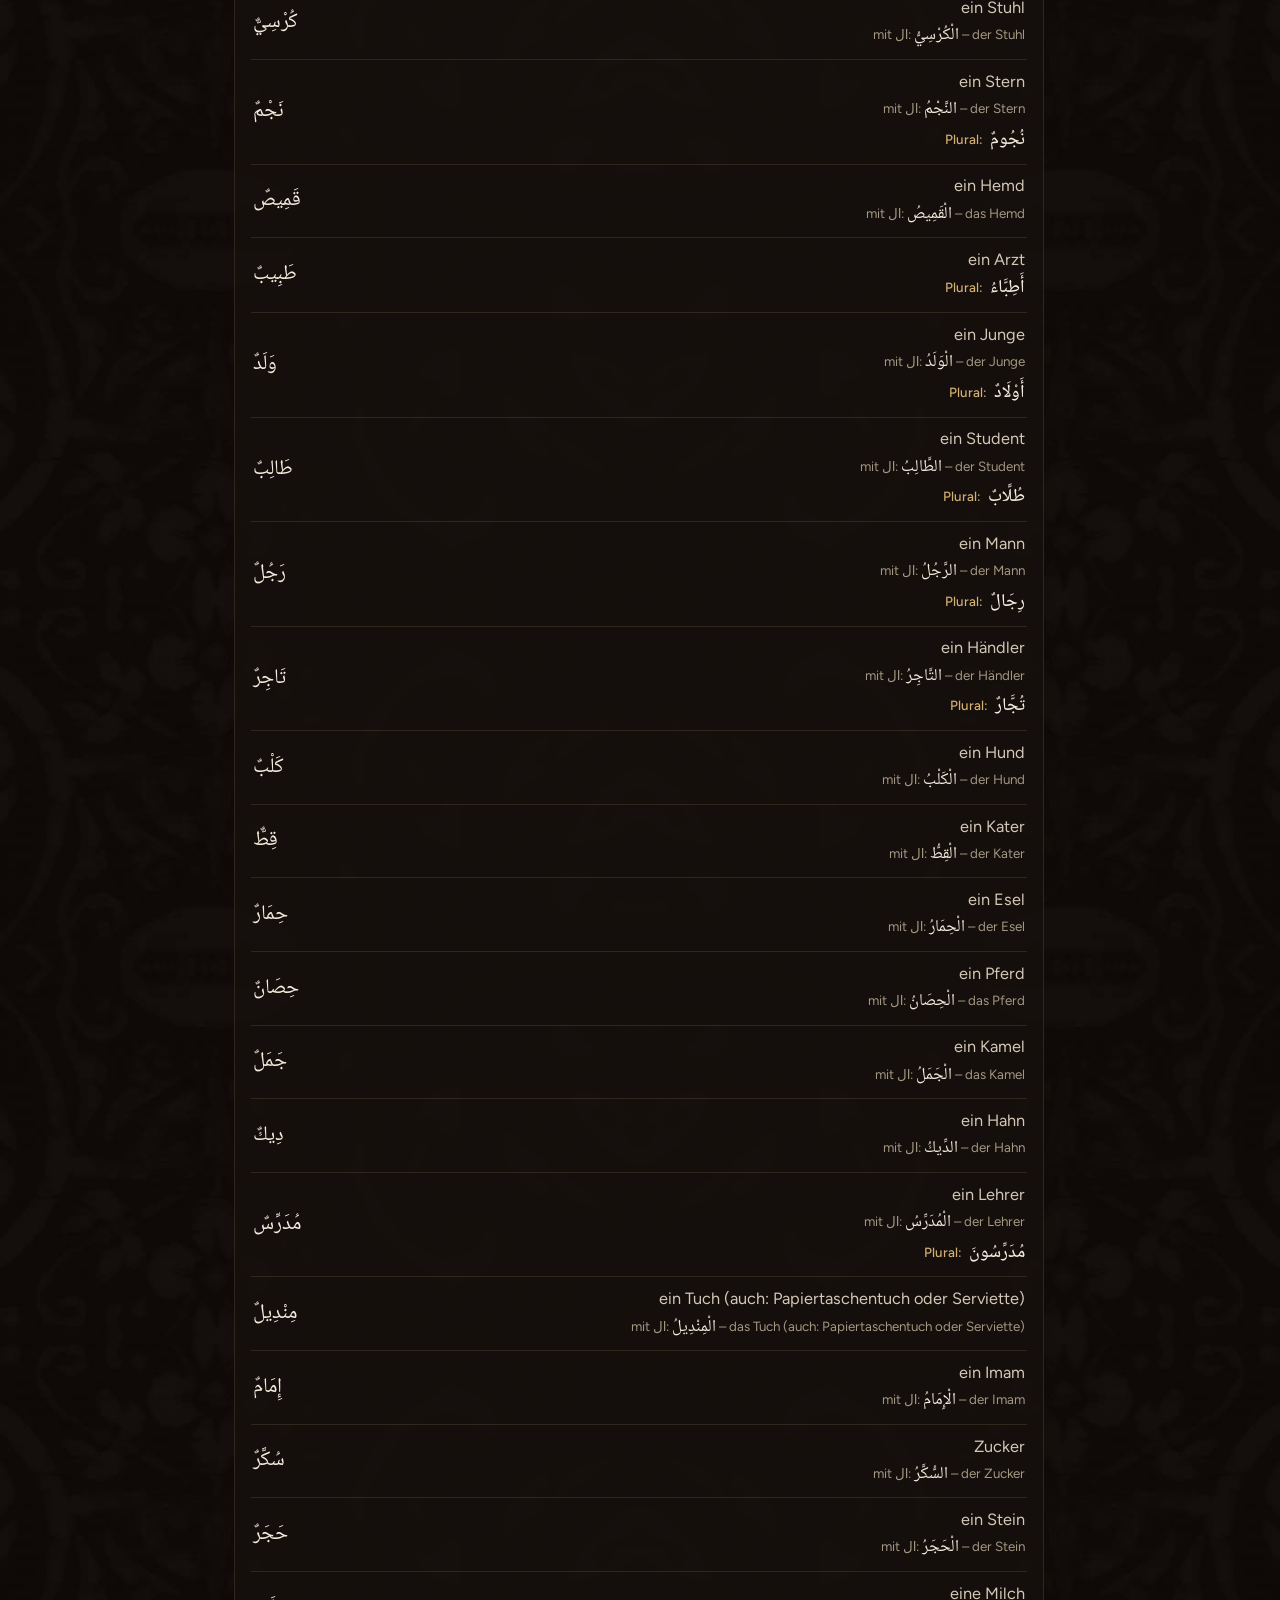
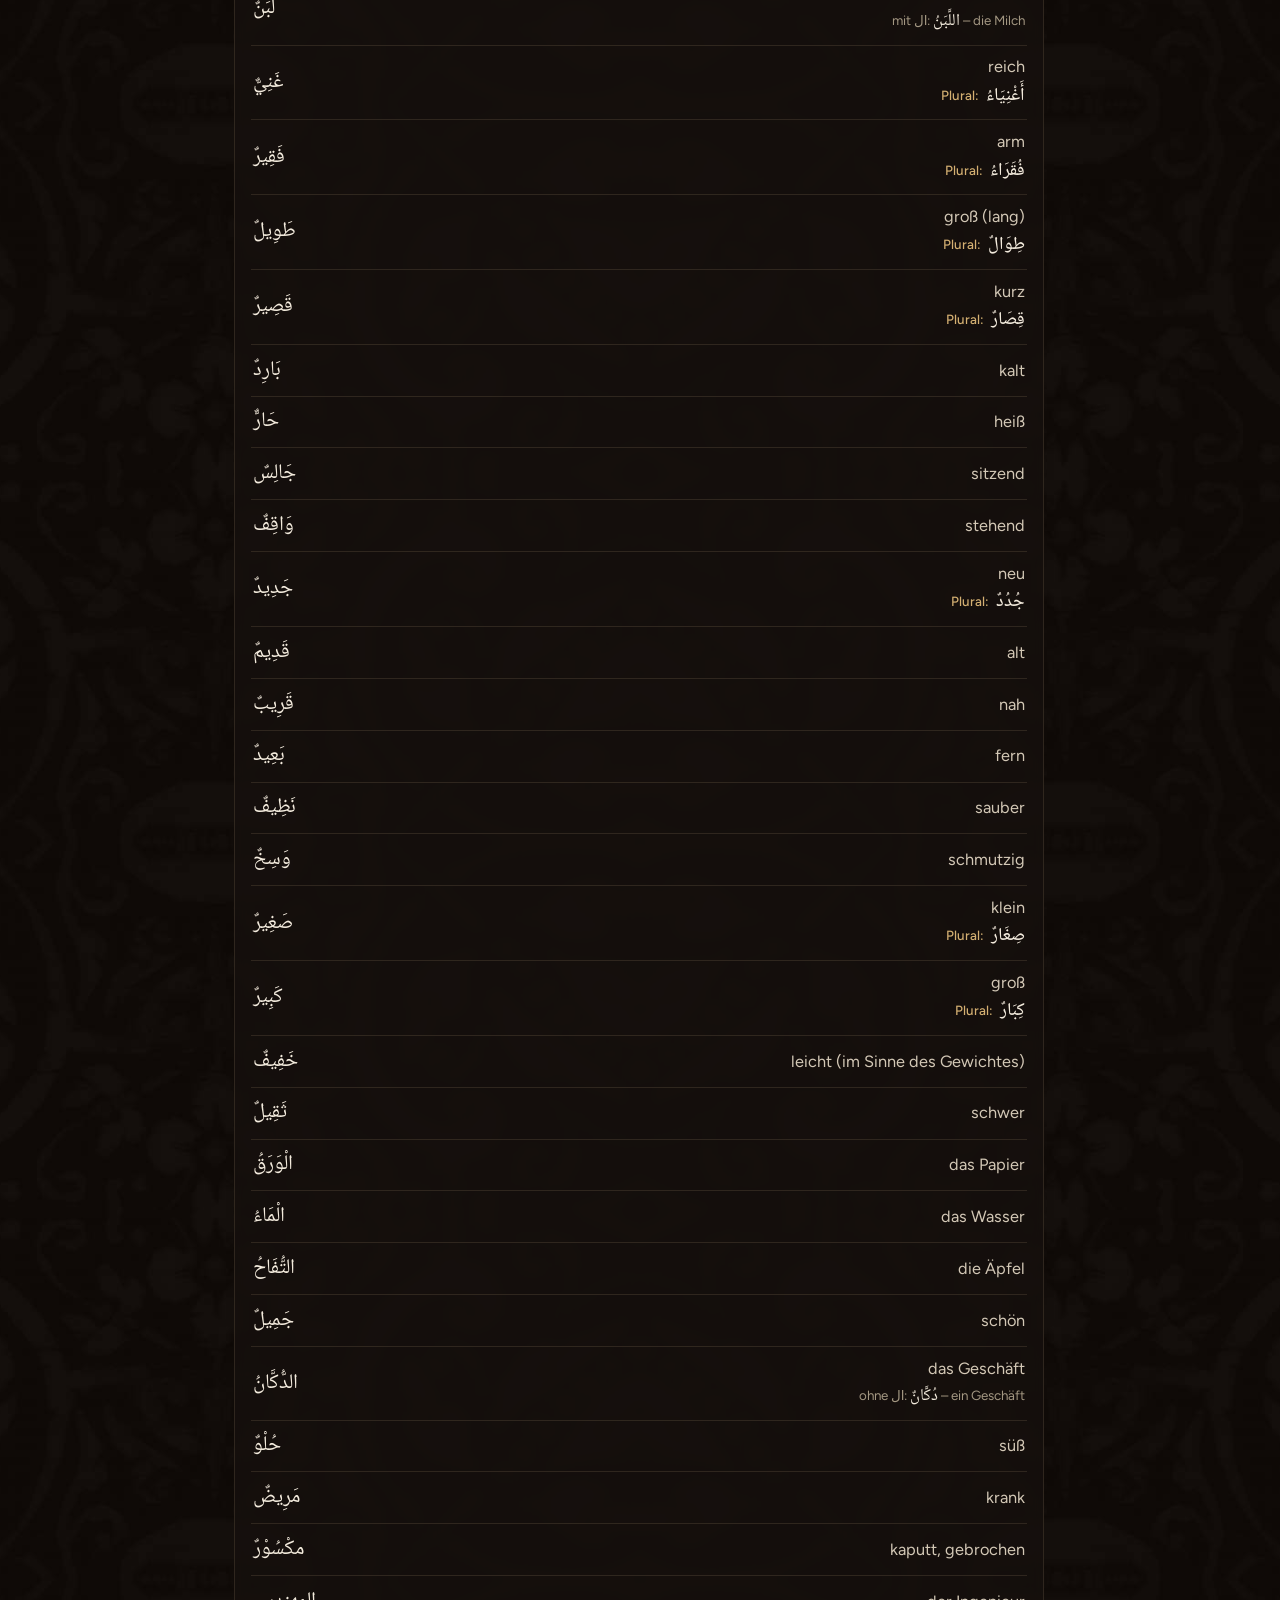
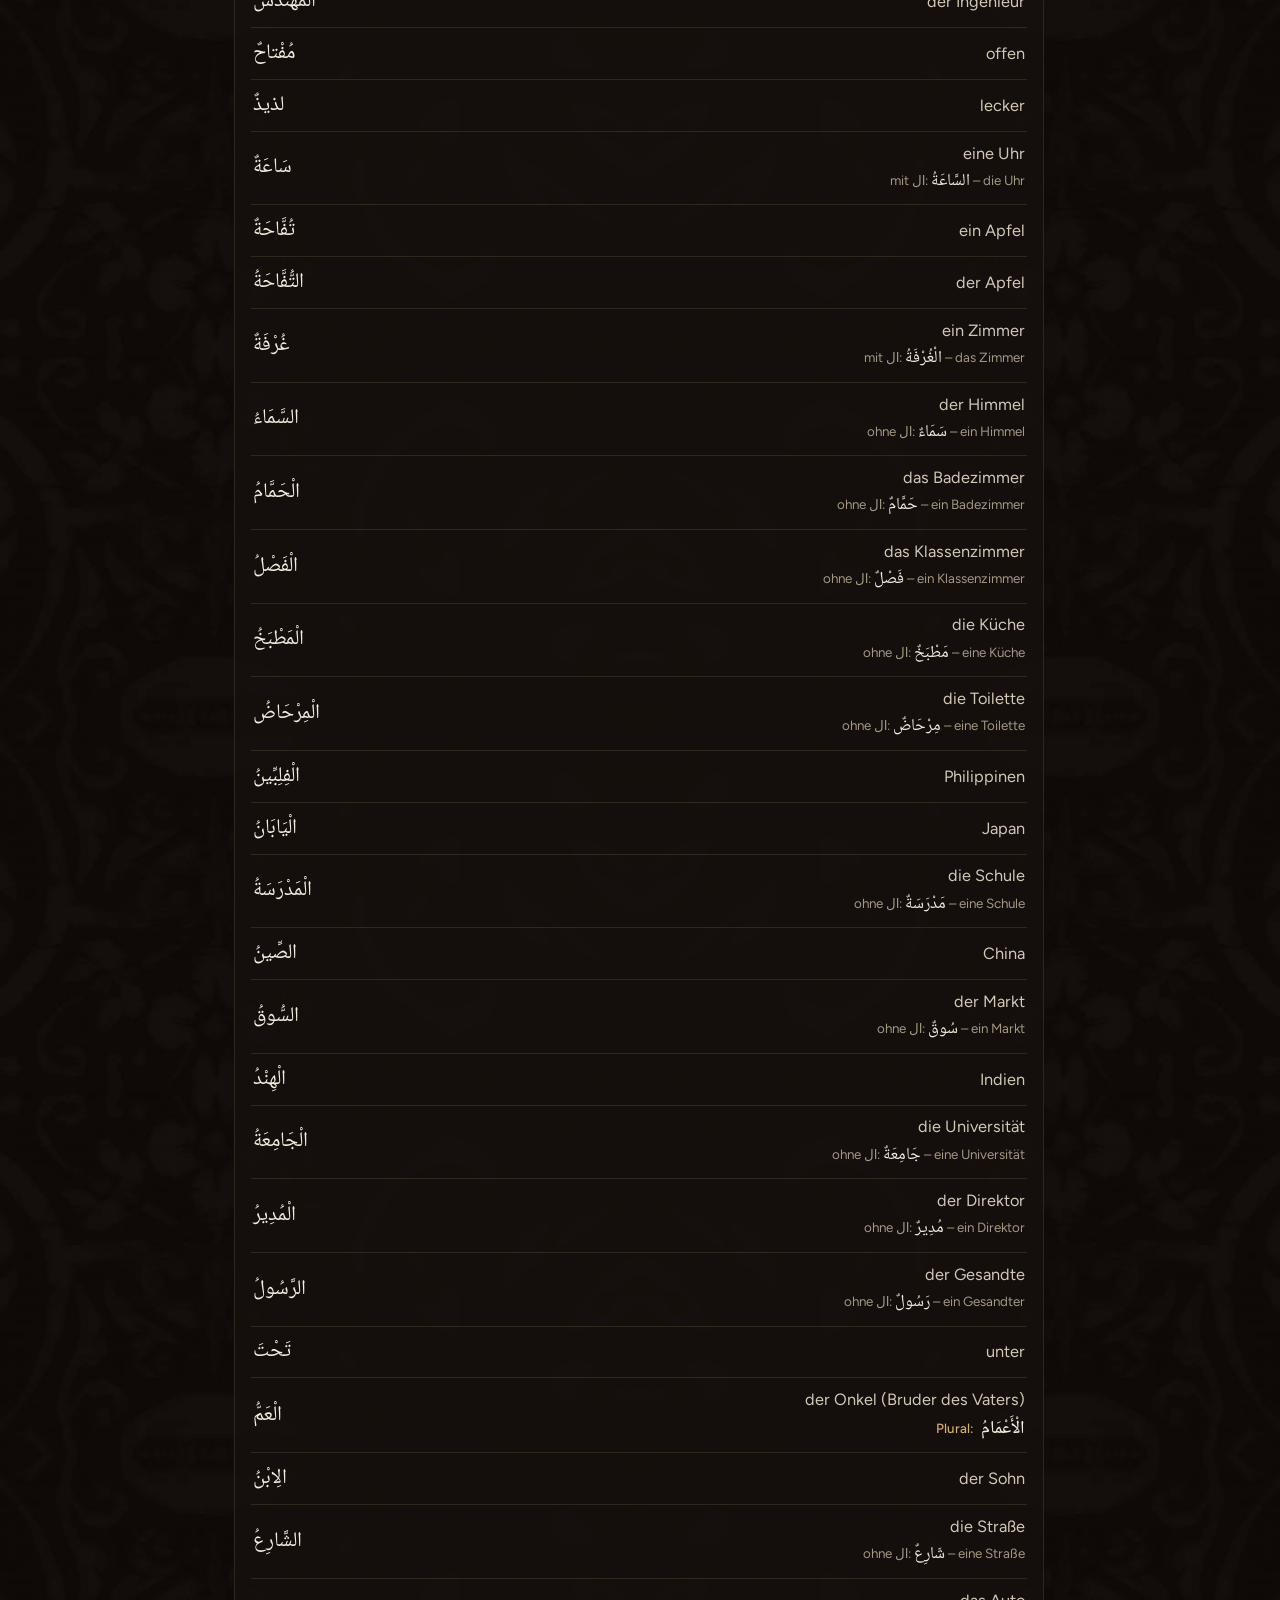
==== commit 11e7b0be: "Zusatz-Plurale (nicht aus dem Buch) entfernt - 106 selbst ergänzte Pluralangaben zu Lektion 1–11 aus" ====
--- a/glossar.html
+++ b/glossar.html
@@ -15,7 +15,7 @@
 <link rel="preconnect" href="https://fonts.googleapis.com">
 <link rel="preconnect" href="https://fonts.gstatic.com" crossorigin>
 <link href="https://fonts.googleapis.com/css2?family=Cormorant+Garamond:wght@600;700&family=Figtree:wght@400;500;600;700&family=Noto+Naskh+Arabic:wght@400;500;600;700&display=swap" rel="stylesheet">
-<link rel="stylesheet" href="theme.css?v=13">
+<link rel="stylesheet" href="theme.css?v=14">
 <script src="vocab.js"></script>
 </head>
 <body class="bb-trainer page-glossar">
--- a/theme.css
+++ b/theme.css
@@ -894,9 +894,6 @@
 }
 .plural-line.not-book { opacity: 0.8; }
 .plural-line .not-book-tag { font-size: 0.85em; }
-/* Zusatz-Plurale bewusst im Hintergrund: gestrichelt und gedämpft */
-#plural-filter-row [data-pf="old"] { border-style: dashed; color: var(--text-dim); font-weight: 500; }
-#plural-filter-row [data-pf="old"].active { color: var(--wrong); border-color: rgba(240, 143, 115, 0.6); background: rgba(240, 143, 115, 0.08); }
 
 /* Zweite Form (unbestimmt / mit ال) im Glossar */
 .alt-line { display: block; margin-top: 3px; font-size: 0.82em; color: var(--text-dim); }
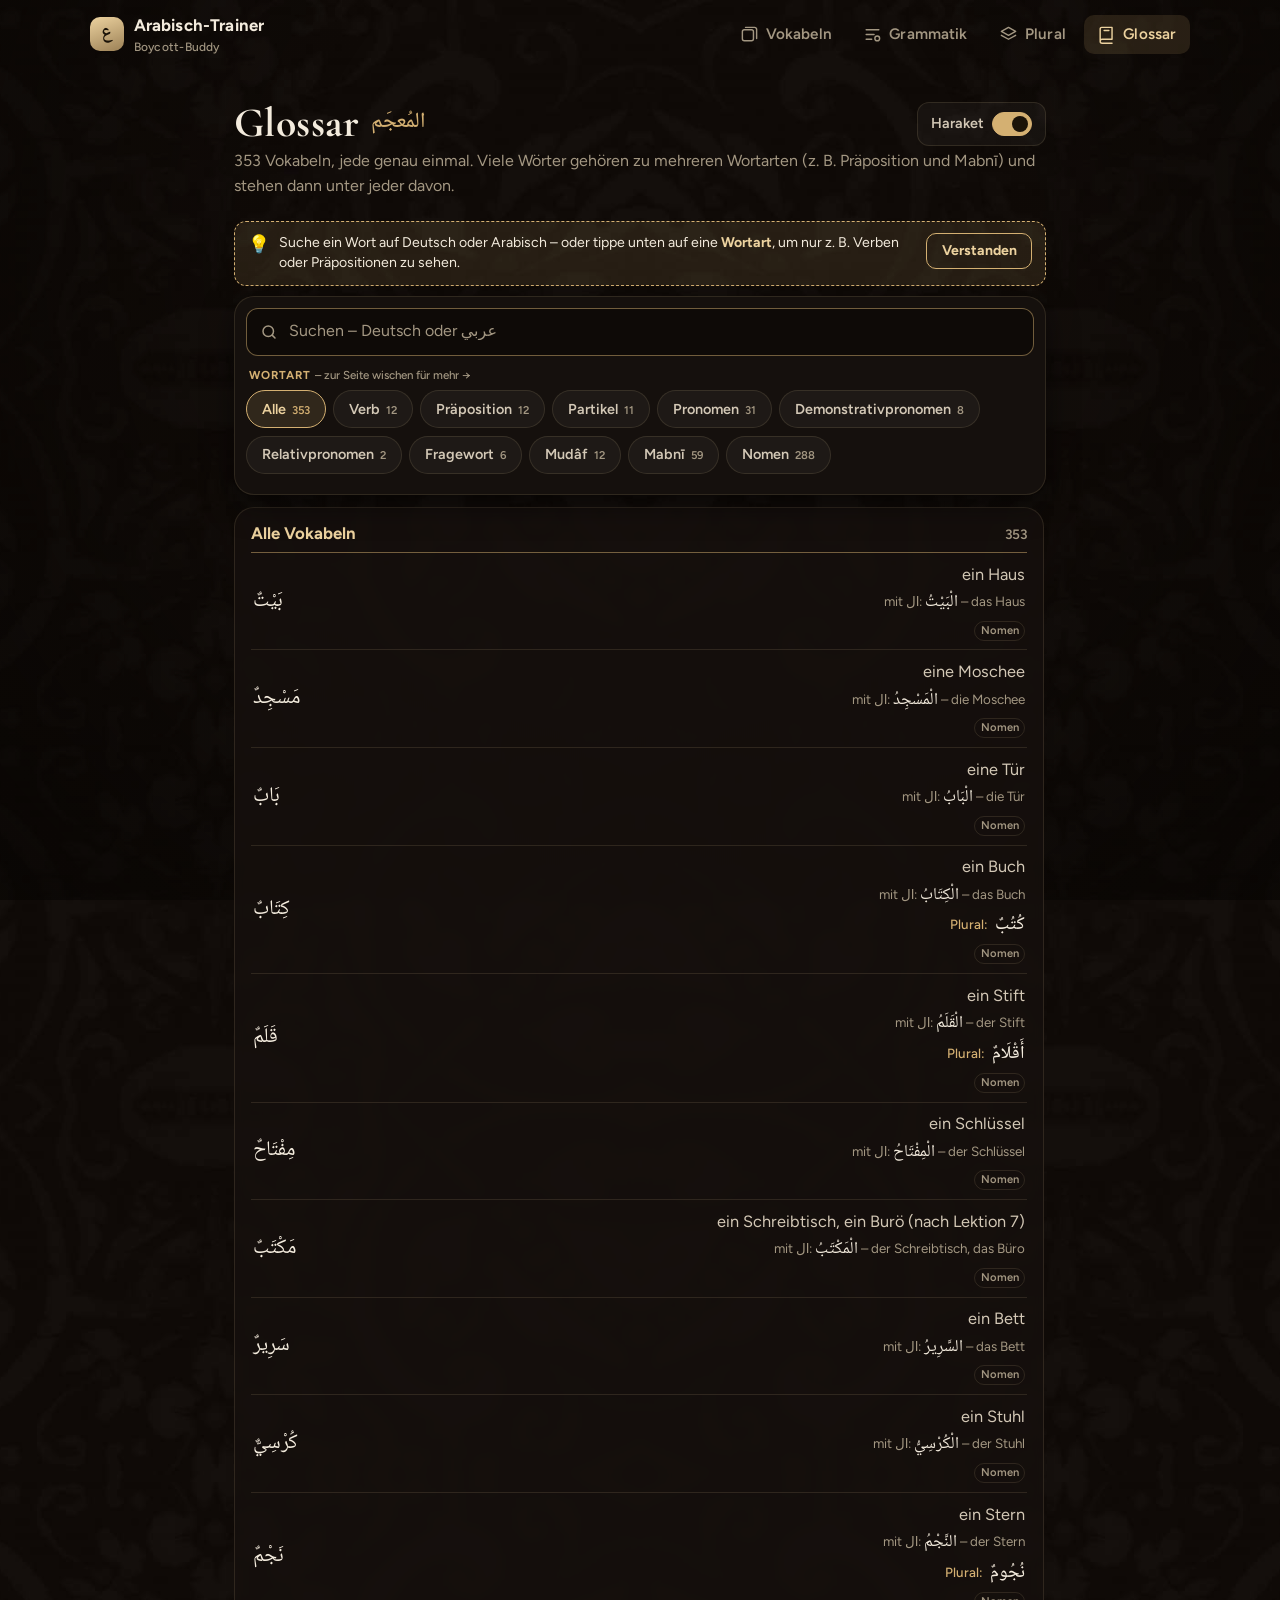
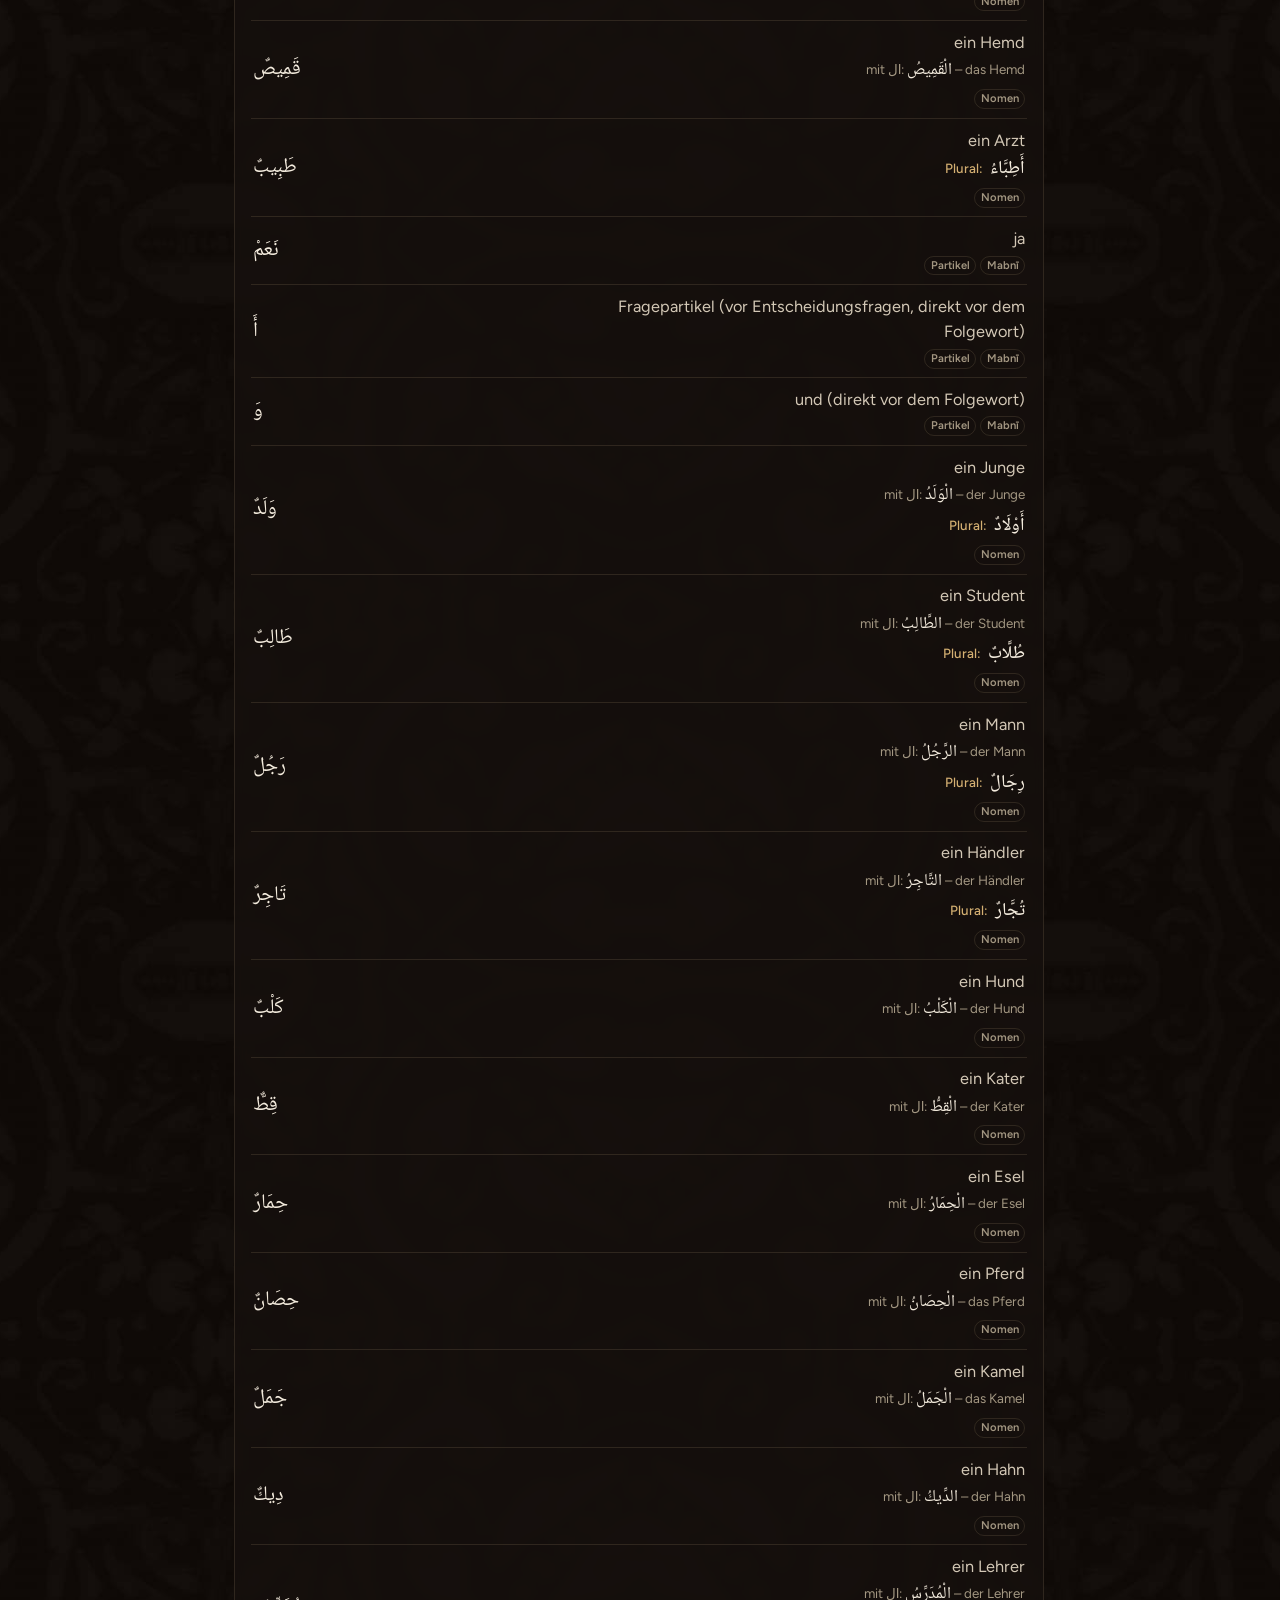
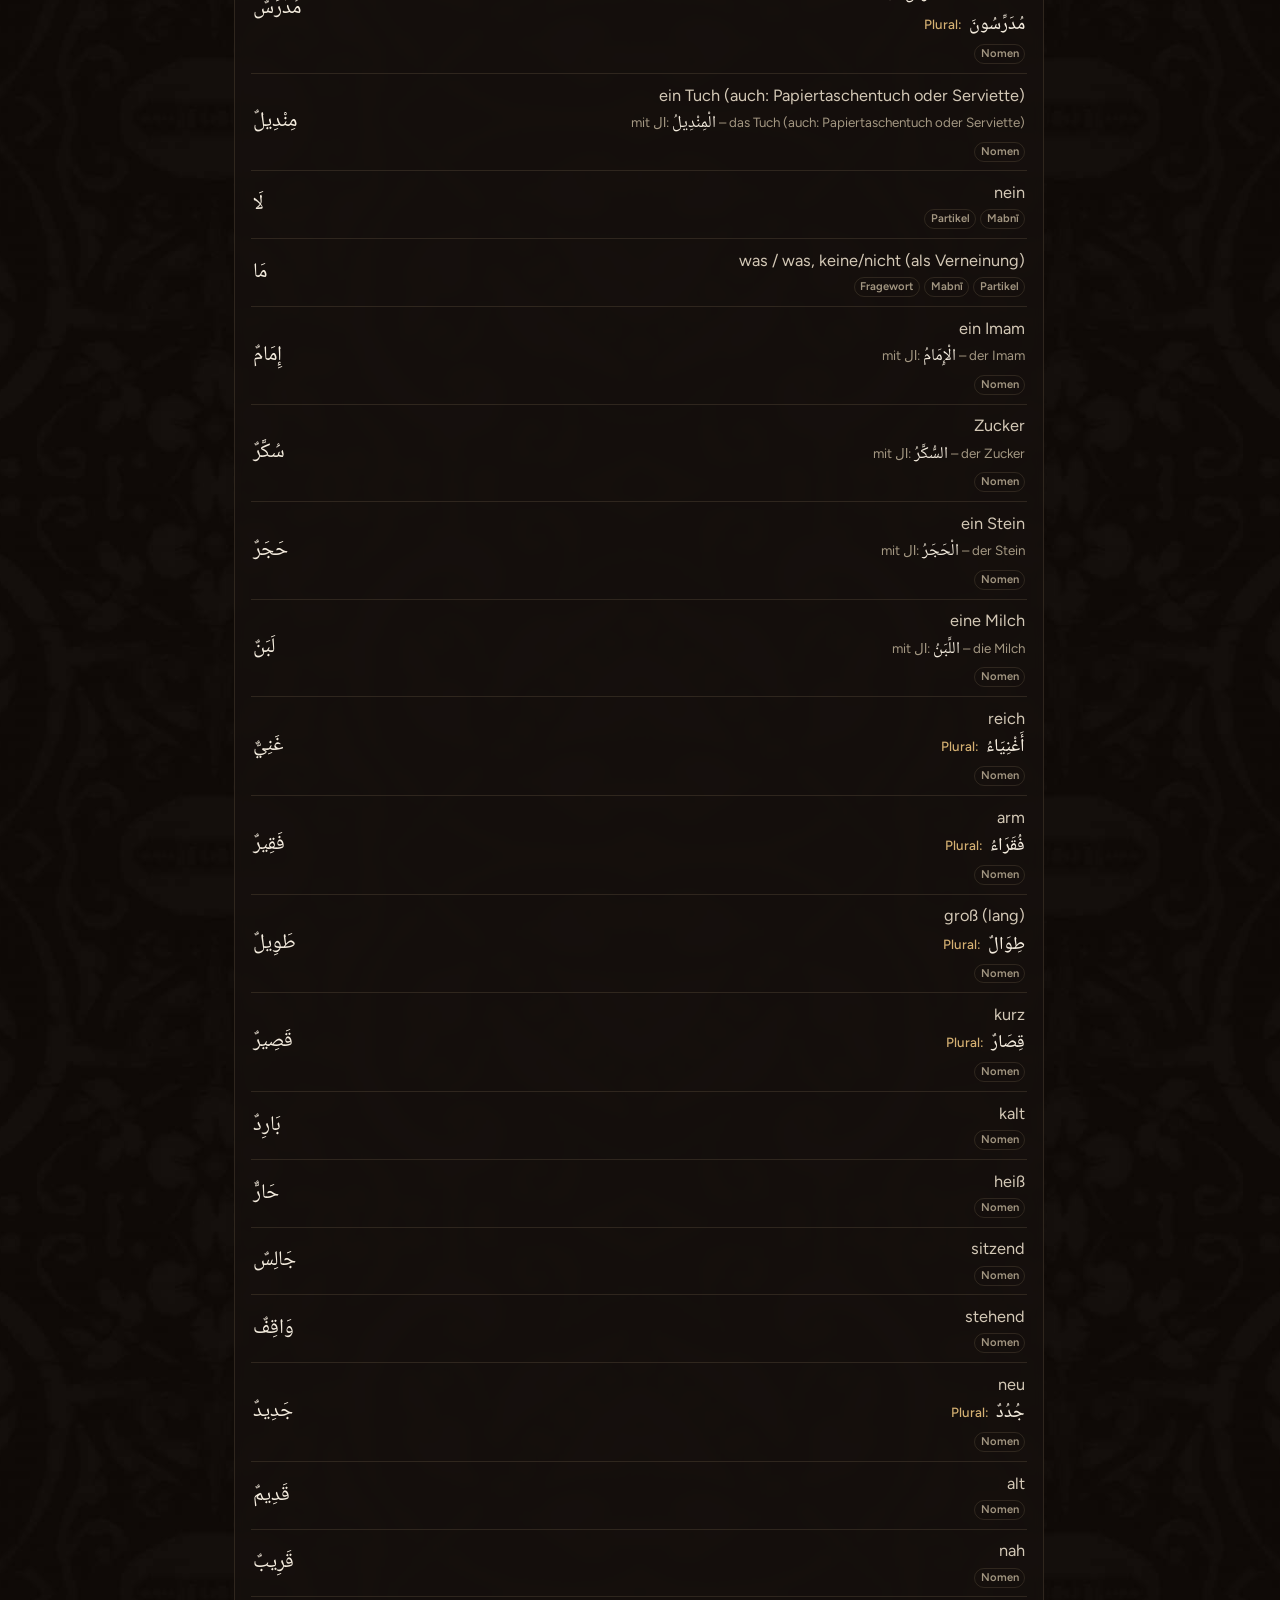
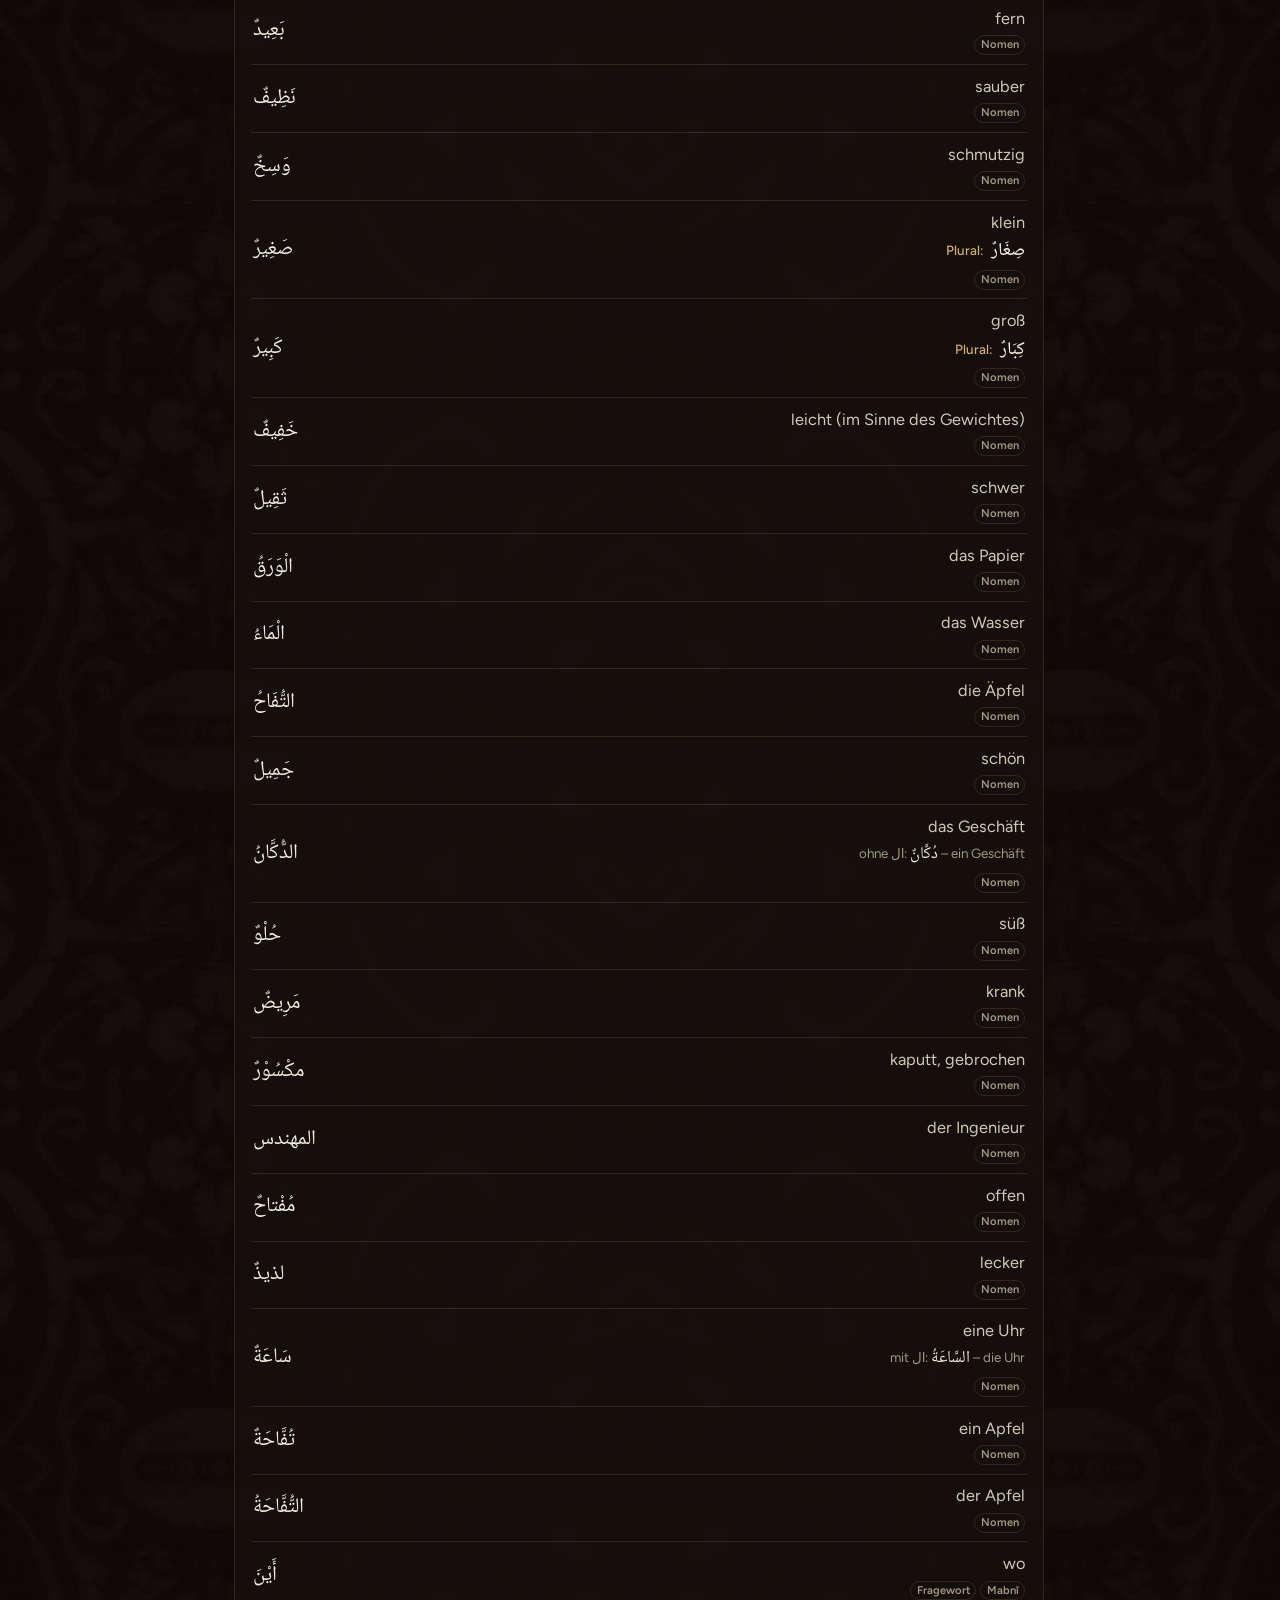
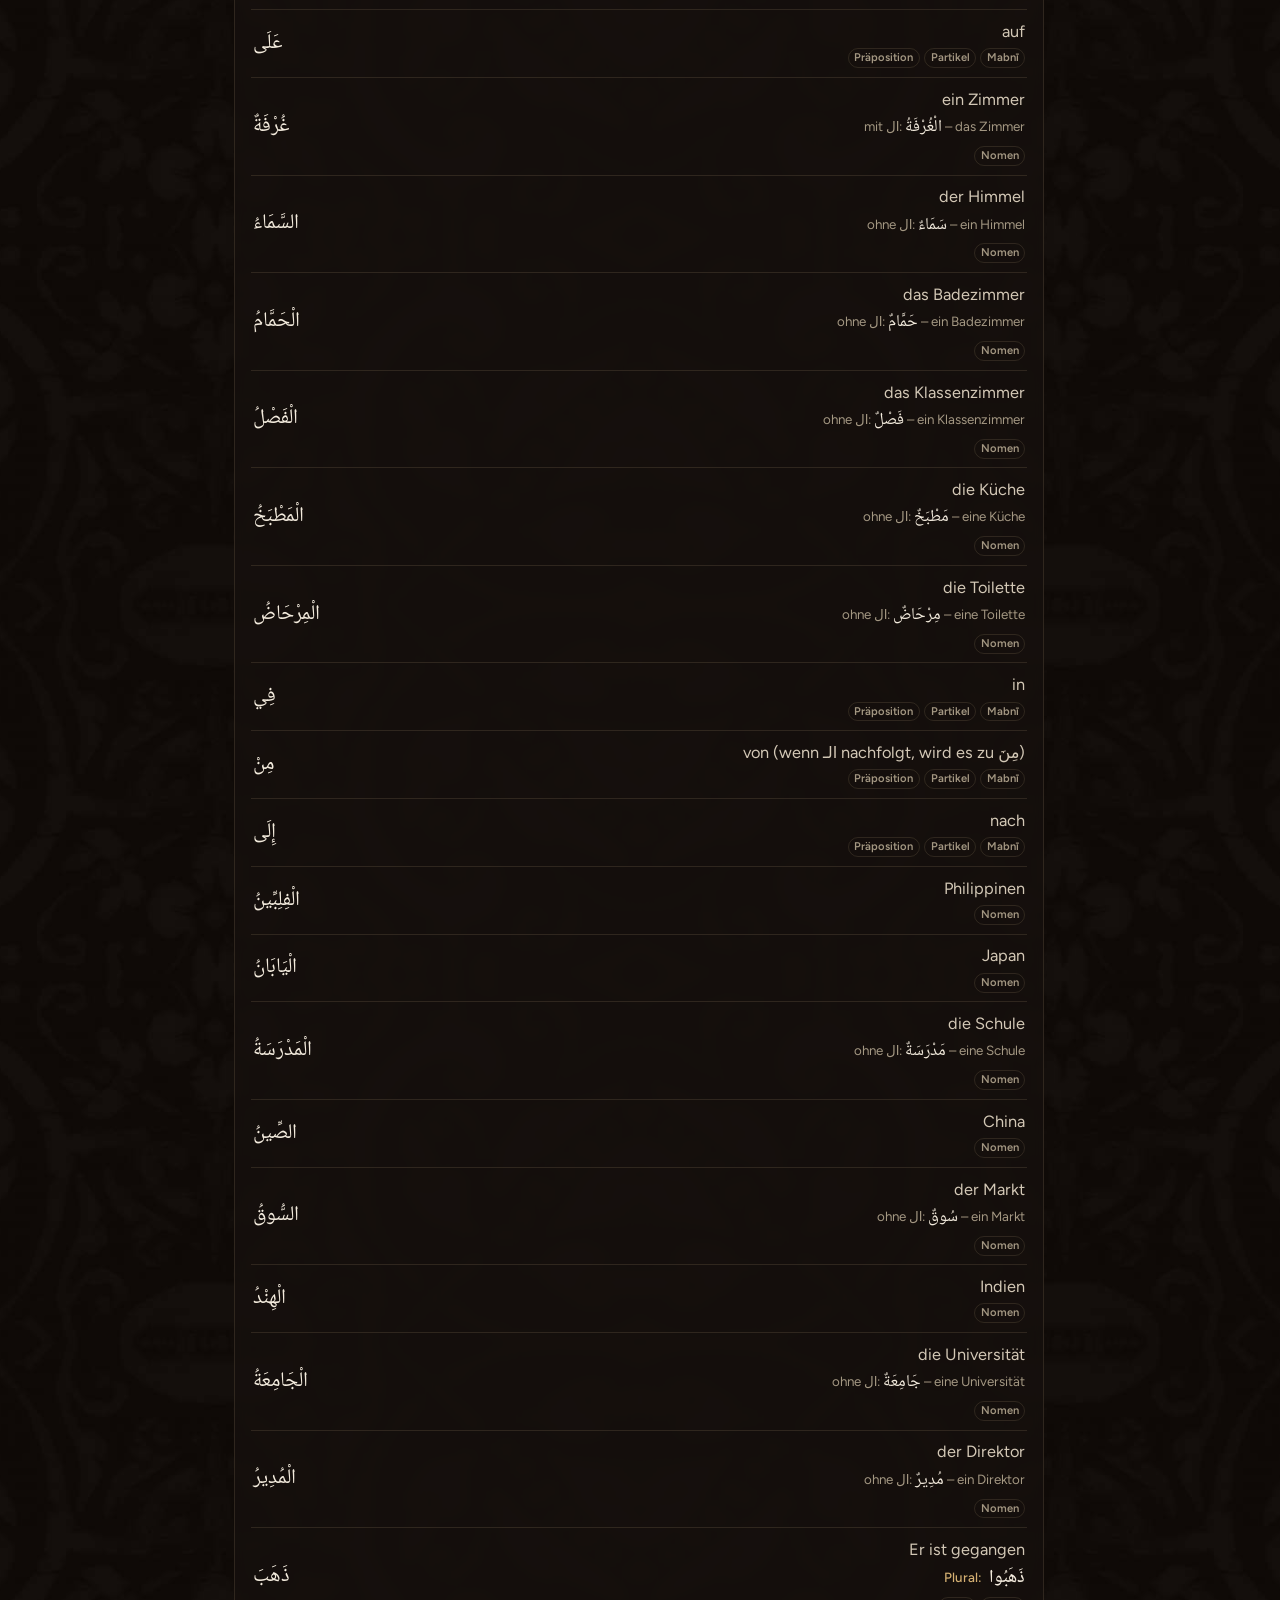
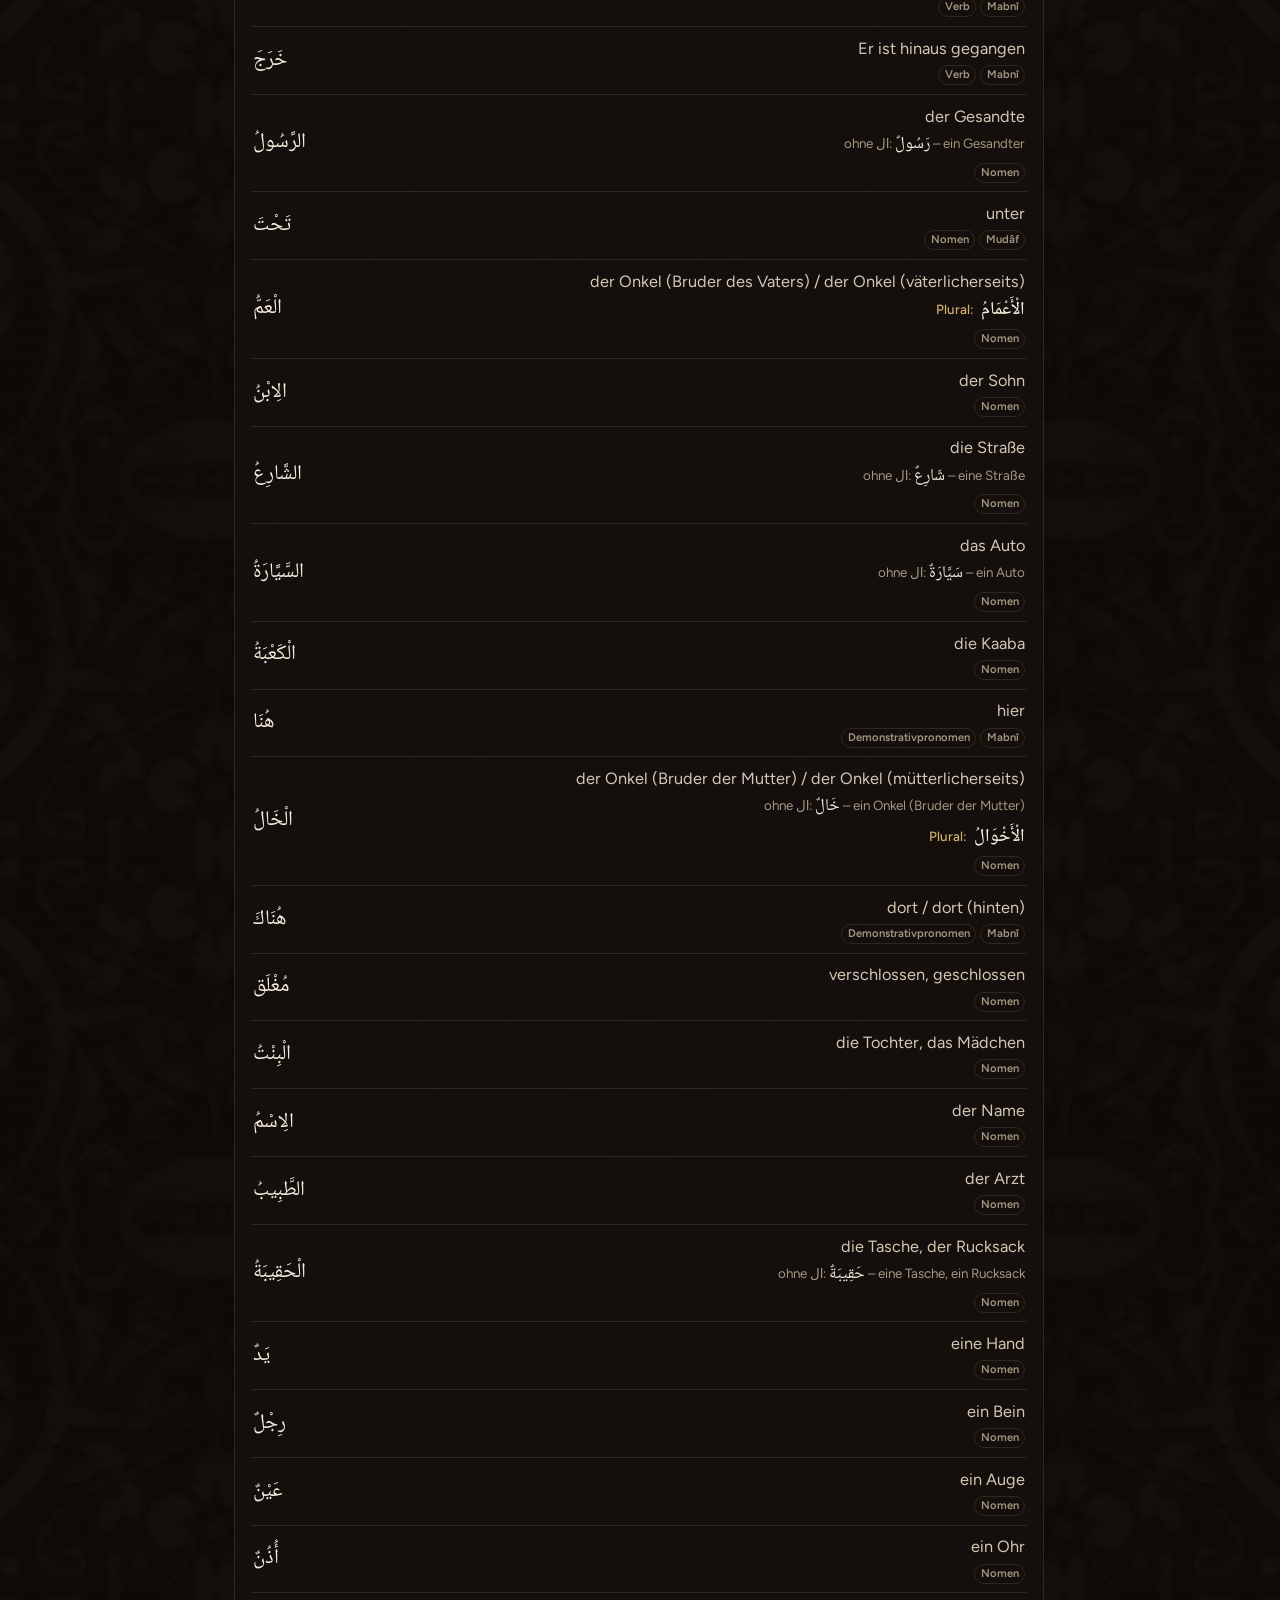
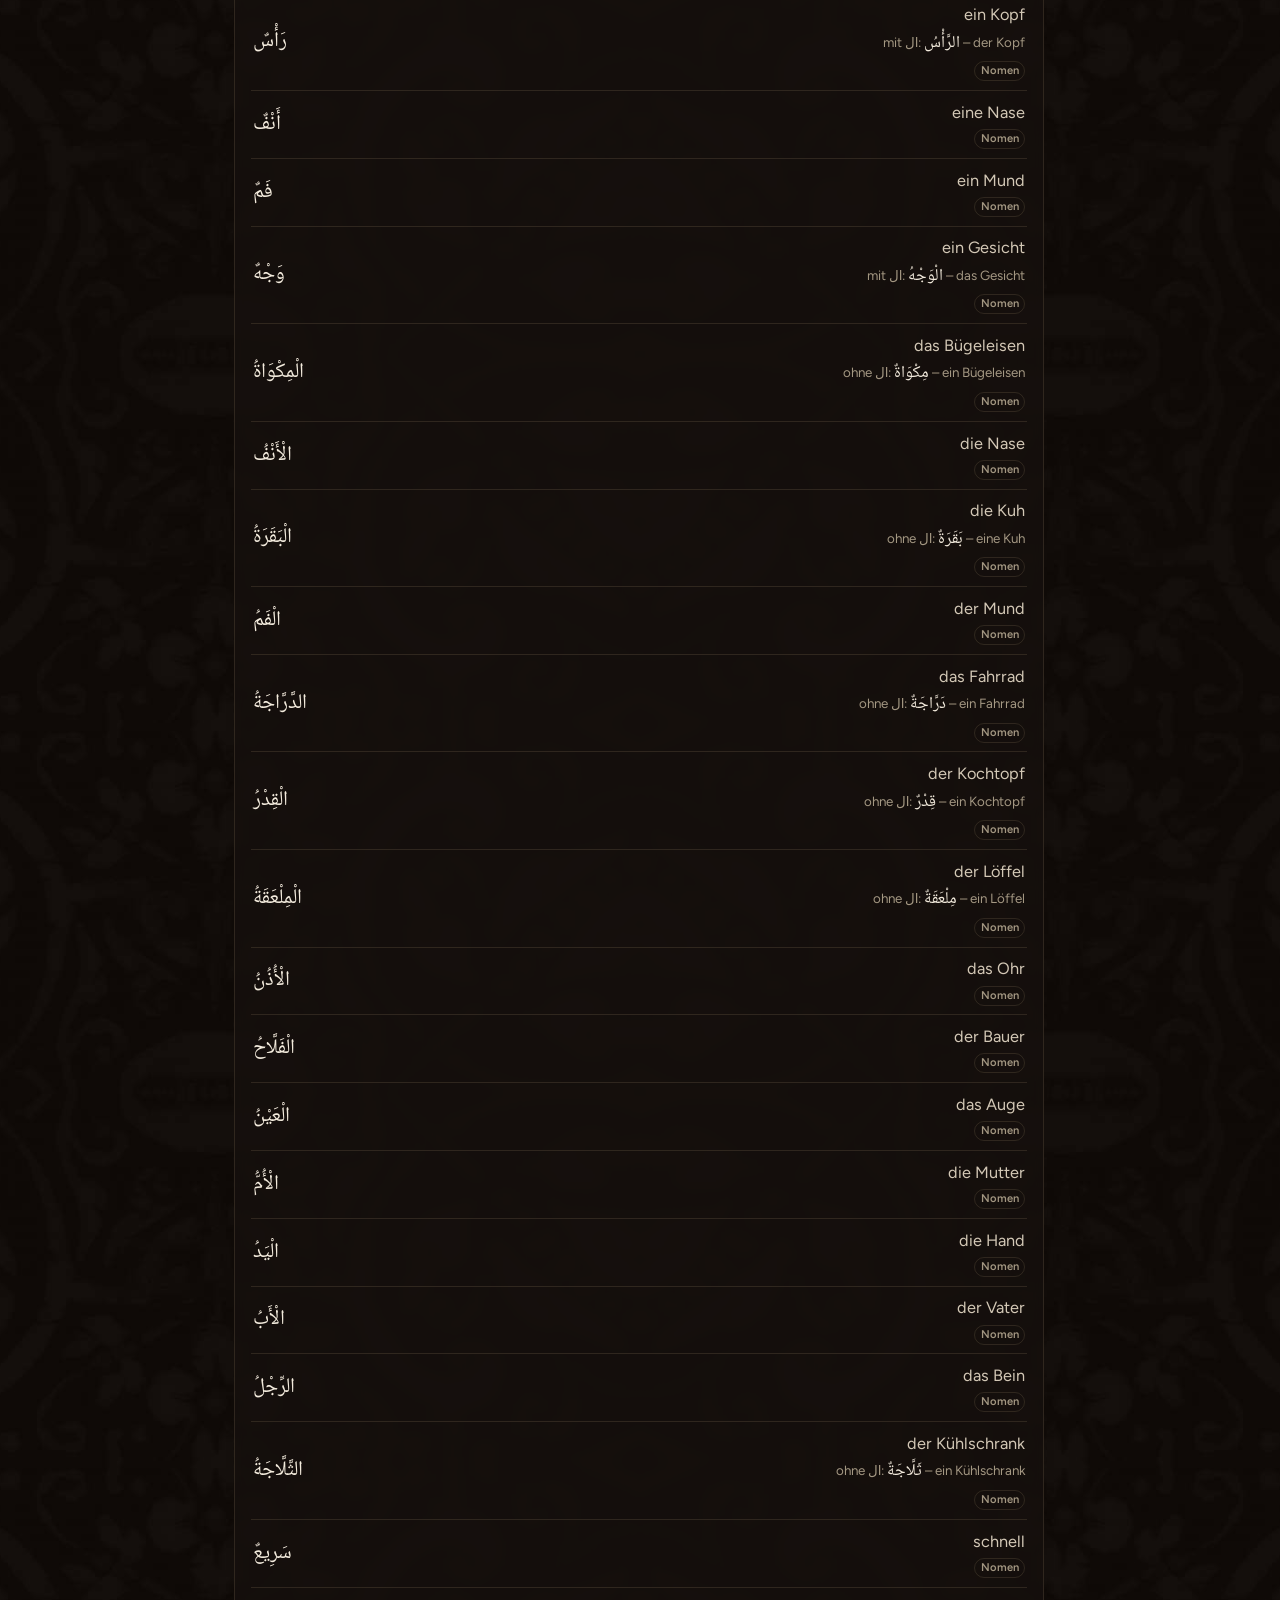
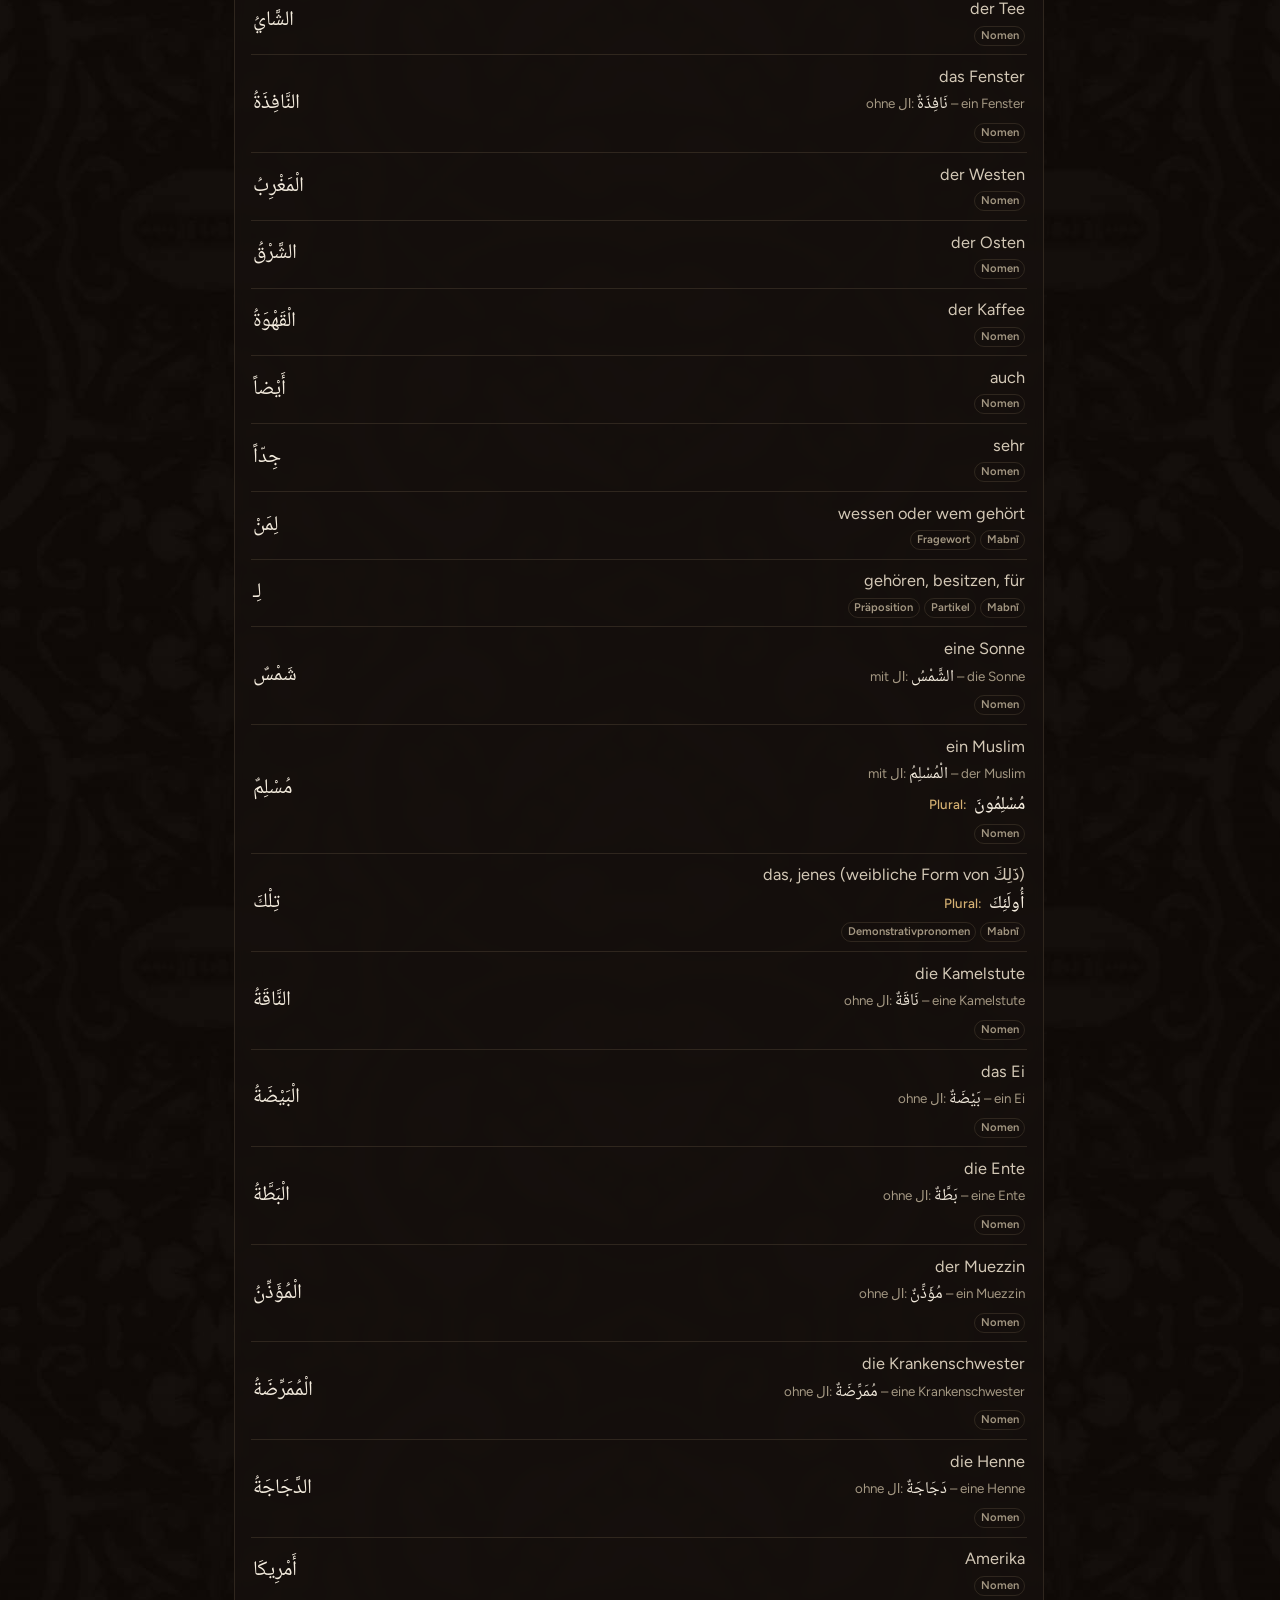
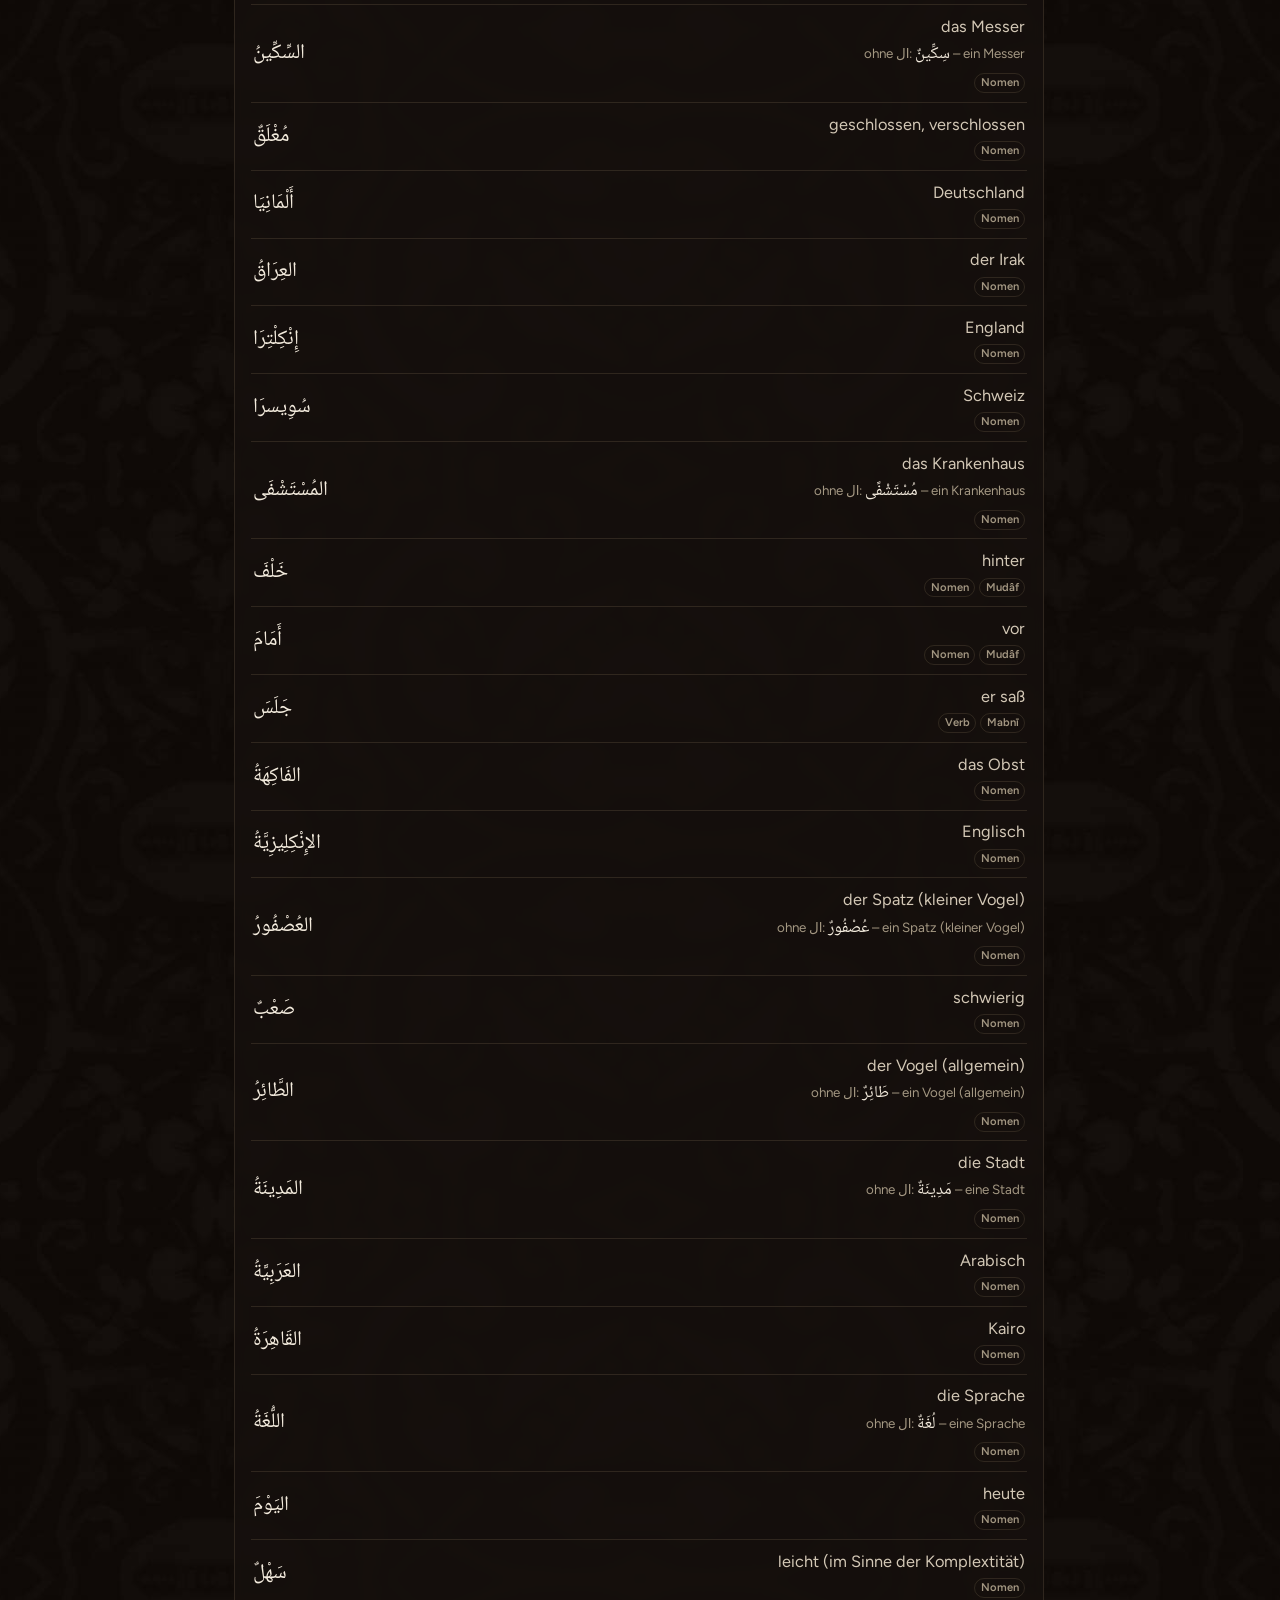
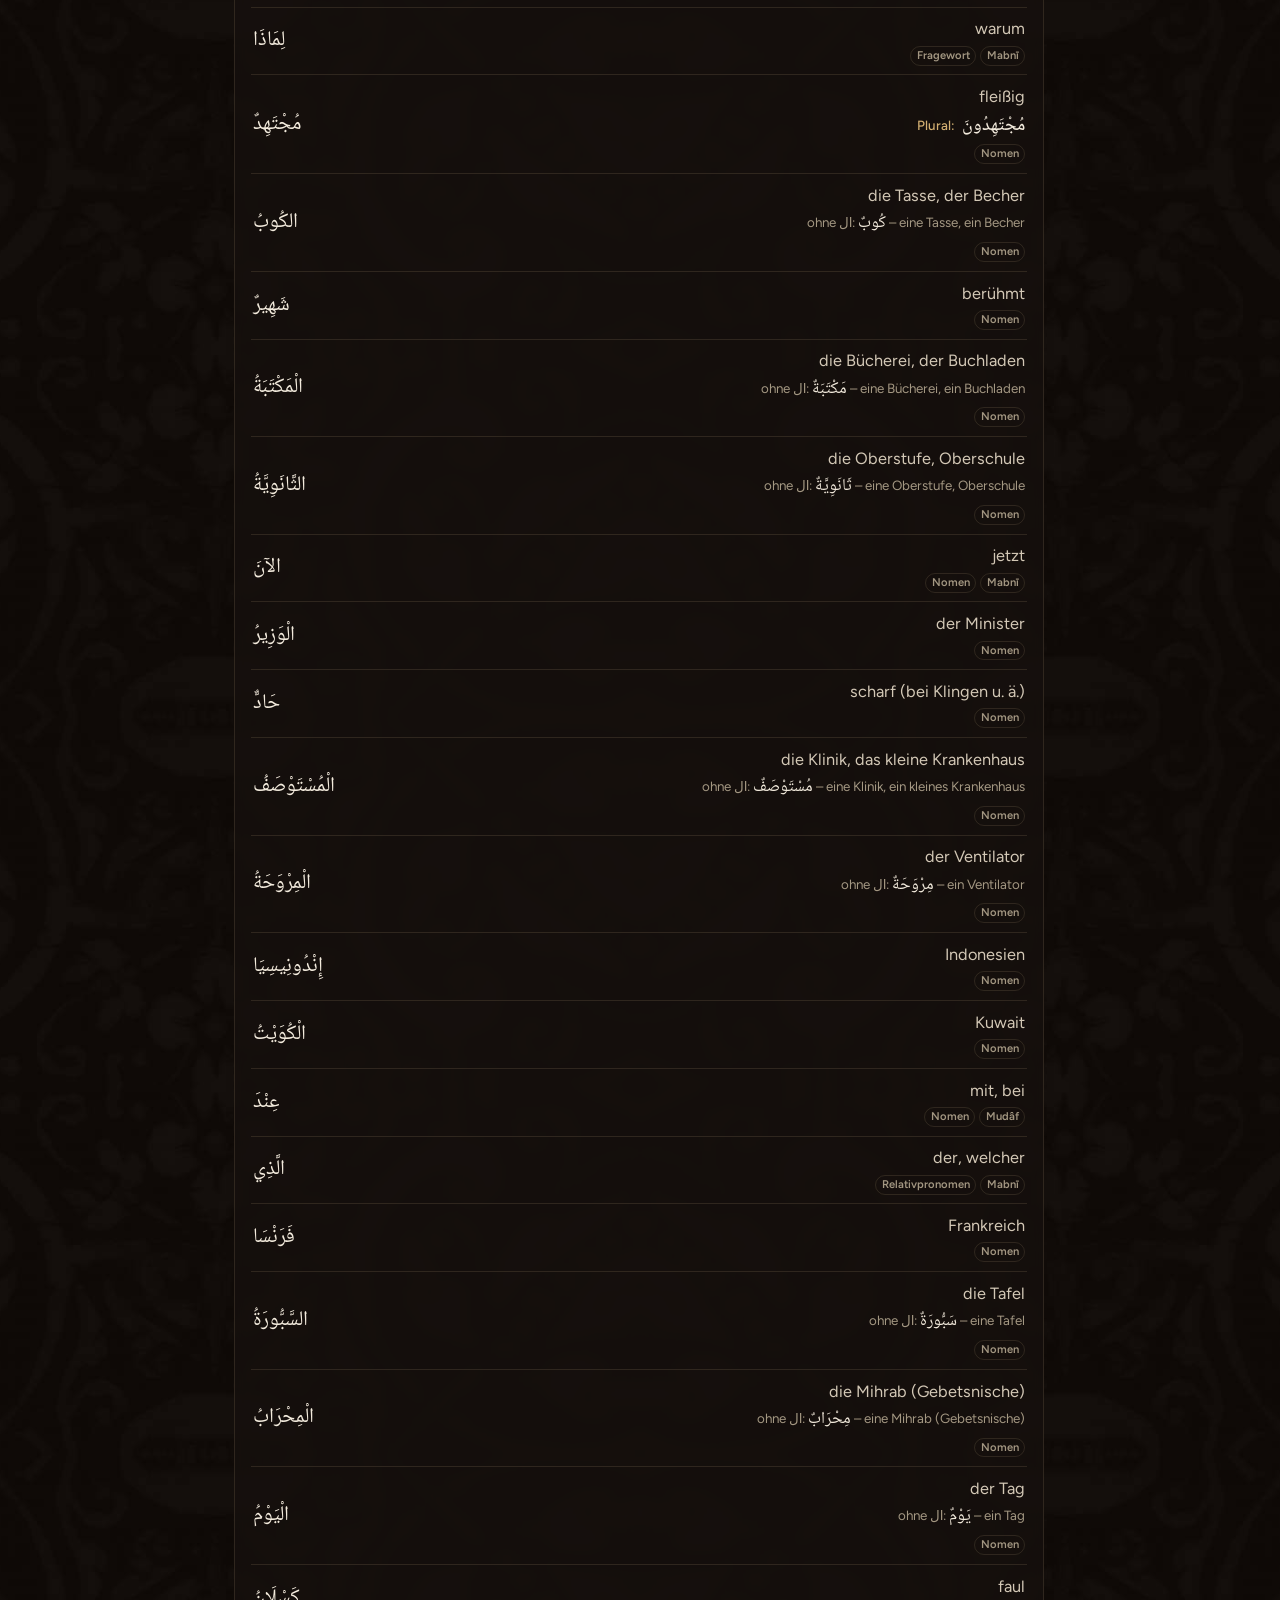
==== commit 428cd05a: "Filter besser sichtbar machen; Glossar "Alle" zeigt wirklich alle Sichtbarkeit: - Beschriftungen übe" ====
--- a/glossar.html
+++ b/glossar.html
@@ -15,7 +15,7 @@
 <link rel="preconnect" href="https://fonts.googleapis.com">
 <link rel="preconnect" href="https://fonts.gstatic.com" crossorigin>
 <link href="https://fonts.googleapis.com/css2?family=Cormorant+Garamond:wght@600;700&family=Figtree:wght@400;500;600;700&family=Noto+Naskh+Arabic:wght@400;500;600;700&display=swap" rel="stylesheet">
-<link rel="stylesheet" href="theme.css?v=14">
+<link rel="stylesheet" href="theme.css?v=15">
 <script src="vocab.js"></script>
 </head>
 <body class="bb-trainer page-glossar">
@@ -43,11 +43,12 @@
   </header>
 
   <main>
-    <section class="panel glossary-tools" aria-label="Suche und Filter">
+    <section class="panel glossary-tools" aria-label="Suche und Filter" data-tip="Suche ein Wort auf Deutsch oder Arabisch – oder tippe unten auf eine <b>Wortart</b>, um nur z. B. Verben oder Präpositionen zu sehen.">
       <div class="glossary-search">
         <svg viewBox="0 0 24 24" fill="none" stroke="currentColor" stroke-width="2" stroke-linecap="round" aria-hidden="true"><circle cx="11" cy="11" r="7"/><path d="m20 20-3.5-3.5"/></svg>
         <input type="search" id="glossary-search" placeholder="Suchen – Deutsch oder عربي" aria-label="Glossar durchsuchen" autocomplete="off" enterkeyhint="search">
       </div>
+      <div class="ctl-label">Wortart <span class="swipe-hint">– zur Seite wischen für mehr →</span></div>
       <div class="pill-row chip-scroll" id="glossary-cat-tabs" aria-label="Wortart"></div>
     </section>
 
@@ -79,10 +80,26 @@
 let glossaryFilter = "alle";
 let glossaryQuery = "";
 
+/* Jedes Wort genau einmal: Steht ein Wort in mehreren Lektionen, werden die Einträge
+   zusammengeführt (Wortarten vereinigt, abweichende Übersetzungen mit " / " verbunden). */
+let _vocabCache = null;
 function allVocabWords(){
-  return Object.entries(LESSONS)
+  if(_vocabCache) return _vocabCache;
+  const byKey = new Map();
+  Object.entries(LESSONS)
     .filter(([key]) => key !== "Grammatik")
-    .flatMap(([, words]) => words);
+    .flatMap(([, words]) => words)
+    .forEach(w => {
+      const k = w.arabic.trim();
+      const prev = byKey.get(k);
+      if(!prev){ byKey.set(k, { ...w, categories: [...(w.categories || [])] }); return; }
+      (w.categories || []).forEach(c => { if(!prev.categories.includes(c)) prev.categories.push(c); });
+      const g = w.german.trim();
+      if(!prev.german.toLowerCase().includes(g.toLowerCase())) prev.german += " / " + g;
+      if(!prev.plural && w.plural) prev.plural = w.plural;
+      if(!prev.alt && w.alt) prev.alt = w.alt;
+    });
+  return (_vocabCache = [...byKey.values()]);
 }
 /* Suche: Deutsch ohne Groß/Klein und Akzente, Arabisch ohne Haraket */
 function glossaryNorm(t){
@@ -101,9 +118,14 @@
     : (Array.isArray(w.categories) && w.categories.includes(key)));
 }
 
-function rowHtml(w){
+function catTags(w){
+  const cats = (w.categories || []).filter(c => CATEGORIES[c]);
+  if(!cats.length) return "";
+  return `<span class="cat-tags">${cats.map(c => `<span class="cat-tag">${CATEGORIES[c].de.replace(/\s*\(.*\)$/, "")}</span>`).join("")}</span>`;
+}
+function rowHtml(w, withTags){
   const alt = w.alt ? `<span class="alt-line"><bdi>${/^ال/.test(stripHarakat(w.alt.arabic)) ? "mit ال" : "ohne ال"}</bdi>: <bdi class="ar" dir="rtl">${displayArabic(w.alt.arabic)}</bdi> – ${w.alt.german}</span>` : "";
-  return `<div class="glossary-word-row"><span class="ar" lang="ar">${displayArabic(w.arabic)}</span><span class="de">${w.german}${alt}${pluralHtml(w)}</span></div>`;
+  return `<div class="glossary-word-row"><span class="ar" lang="ar">${displayArabic(w.arabic)}</span><span class="de">${w.german}${alt}${pluralHtml(w)}${withTags ? catTags(w) : ""}</span></div>`;
 }
 
 function buildTabs(){
@@ -130,15 +152,23 @@
     `<section class="glossary-group"><h2 class="glossary-group-title">${title}${arTitle ? ` <span class="ar">${arTitle}</span>` : ""}<span class="count">0</span></h2><div class="glossary-empty">Noch keine Vokabeln zugeordnet.</div></section>`;
   return `<section class="glossary-group">
     <h2 class="glossary-group-title">${title}${arTitle ? ` <span class="ar">${arTitle}</span>` : ""}<span class="count">${words.length}</span></h2>
-    ${words.map(rowHtml).join("")}
+    ${words.map(w => rowHtml(w)).join("")}
   </section>`;
 }
 
 function render(){
   const listEl = document.getElementById("glossary-list");
-  const keys = glossaryFilter === "alle" ? Object.keys(CATEGORIES) : [glossaryFilter];
-  let html = keys.map(k => groupHtml(k, CATEGORIES[k].de, CATEGORIES[k].ar)).join("");
-  if(glossaryFilter === "alle" && wordsOf("_none").length) html += groupHtml("_none", "Nicht zugeordnet", "");
+  let html;
+  if(glossaryFilter === "alle"){
+    /* "Alle" = wirklich alle: eine Liste, jedes Wort genau einmal, mit seinen Wortarten */
+    const words = allVocabWords().filter(matchesQuery);
+    html = words.length ? `<section class="glossary-group">
+      <h2 class="glossary-group-title">Alle Vokabeln<span class="count">${words.length}</span></h2>
+      ${words.map(w => rowHtml(w, true)).join("")}
+    </section>` : "";
+  } else {
+    html = groupHtml(glossaryFilter, CATEGORIES[glossaryFilter].de, CATEGORIES[glossaryFilter].ar);
+  }
 
   const result = document.getElementById("glossary-result");
   if(glossaryQuery){
@@ -160,13 +190,13 @@
 });
 
 const total = allVocabWords().length;
-document.getElementById("glossary-count").textContent = `Alle ${total} Vokabeln nach Wortart – Verb, Präposition, Pronomen u. a.`;
+document.getElementById("glossary-count").textContent = `${total} Vokabeln, jede genau einmal. Viele Wörter gehören zu mehreren Wortarten (z. B. Präposition und Mabnī) und stehen dann unter jeder davon.`;
 /* Direktlink auf eine Kategorie möglich, z. B. glossar.html#fiil */
 const hashKey = decodeURIComponent(location.hash.slice(1));
 if(CATEGORIES[hashKey]) glossaryFilter = hashKey;
 buildTabs();
 render();
 </script>
-<script src="ui.js?v=4"></script>
+<script src="ui.js?v=8"></script>
 </body>
 </html>
--- a/theme.css
+++ b/theme.css
@@ -273,9 +273,52 @@
 .tool-row.stack > .picker-btn { flex-basis: 100%; }
 .tool-row > .toggle-pill { flex: 1 1 0; }
 
+/* ---------- Beschriftungen der Filtergruppen ---------- */
+.ctl-label {
+  font-size: 0.72rem; font-weight: 700; letter-spacing: 0.08em; text-transform: uppercase;
+  color: var(--gold); margin: 0.15rem 0.2rem 0.35rem;
+}
+.panel .ctl-label:not(:first-child) { margin-top: 0.7rem; }
+.panel .tip-box + .ctl-label { margin-top: 0.15rem; }
+.ctl-label-out { margin-left: 0.3rem; }
+.swipe-hint { text-transform: none; letter-spacing: 0; font-weight: 500; color: var(--text-dim); }
+/* Plural-Filter: am Handy umbrechen statt seitlich verstecken */
+.chip-wrap { flex-wrap: wrap; justify-content: flex-start !important; gap: 0.4rem; }
+
+/* ---------- "Du übst gerade: …" ---------- */
+.focus-line {
+  display: flex; align-items: center; justify-content: space-between; gap: 0.6rem;
+  margin: 0 0 0.6rem; padding: 0.55rem 0.6rem 0.55rem 0.85rem;
+  background: var(--gold-soft); border: 1px solid var(--line-strong); border-radius: 12px;
+  font-size: 0.85rem; color: var(--text); line-height: 1.45;
+}
+.focus-label { color: var(--text-dim); }
+.focus-text b { color: var(--gold-bright); font-weight: 700; }
+.focus-change {
+  flex-shrink: 0; min-height: 36px; padding: 0.3rem 0.85rem;
+  background: var(--gold); color: var(--gold-ink); border: 0; border-radius: 10px;
+  font-weight: 700; font-size: 0.85rem; cursor: pointer;
+}
+.focus-change:hover { background: var(--gold-bright); }
+@keyframes panelFlash { 0%, 100% { box-shadow: var(--shadow); border-color: var(--line); } 30% { box-shadow: 0 0 0 3px var(--gold-soft), 0 0 28px rgba(212, 176, 114, 0.35); border-color: var(--gold); } }
+.panel.flash { animation: panelFlash 1.4s ease 0.3s 2; }
+
+/* ---------- Einmaliger Tipp ---------- */
+.tip-box {
+  display: flex; align-items: flex-start; gap: 0.6rem; flex-wrap: wrap;
+  margin: 0 0 0.6rem; padding: 0.7rem 0.8rem;
+  background: rgba(212, 176, 114, 0.12); border: 1px dashed var(--gold); border-radius: 12px;
+  font-size: 0.88rem; color: var(--cream); line-height: 1.45;
+}
+.tip-icon { font-size: 1.1rem; line-height: 1.3; }
+.tip-text { flex: 1 1 200px; }
+.tip-text b { color: var(--gold-bright); }
+.tip-ok { margin-left: auto; min-height: 36px; padding: 0.3rem 0.9rem; border-radius: 10px; border: 1px solid var(--gold); background: transparent; color: var(--gold-bright); font-weight: 700; cursor: pointer; }
+.tip-ok:hover { background: var(--gold); color: var(--gold-ink); }
+
 /* Filter "Nomen: Beide / Unbestimmt / Mit ال" (Vokabeltrainer) */
 .form-row { display: flex; align-items: center; gap: 0.6rem; margin-top: 0.5rem; }
-.form-row-label { flex-shrink: 0; font-size: 0.72rem; font-weight: 700; letter-spacing: 0.08em; text-transform: uppercase; color: var(--text-dim); }
+.form-row-label { flex-shrink: 0; font-size: 0.72rem; font-weight: 700; letter-spacing: 0.08em; text-transform: uppercase; color: var(--gold); }
 .form-row .seg { flex: 1; min-width: 0; }
 .form-row .pill-btn { min-height: 36px; font-size: 0.85rem; }
 
@@ -894,6 +937,10 @@
 }
 .plural-line.not-book { opacity: 0.8; }
 .plural-line .not-book-tag { font-size: 0.85em; }
+
+/* Wortart-Etiketten in der Glossar-Ansicht "Alle" */
+.cat-tags { display: flex; flex-wrap: wrap; justify-content: flex-end; gap: 4px; margin-top: 4px; }
+.cat-tag { font-size: 0.7rem; font-weight: 600; color: var(--text-dim); border: 1px solid var(--line); border-radius: 999px; padding: 0 0.5em; line-height: 1.6; }
 
 /* Zweite Form (unbestimmt / mit ال) im Glossar */
 .alt-line { display: block; margin-top: 3px; font-size: 0.82em; color: var(--text-dim); }
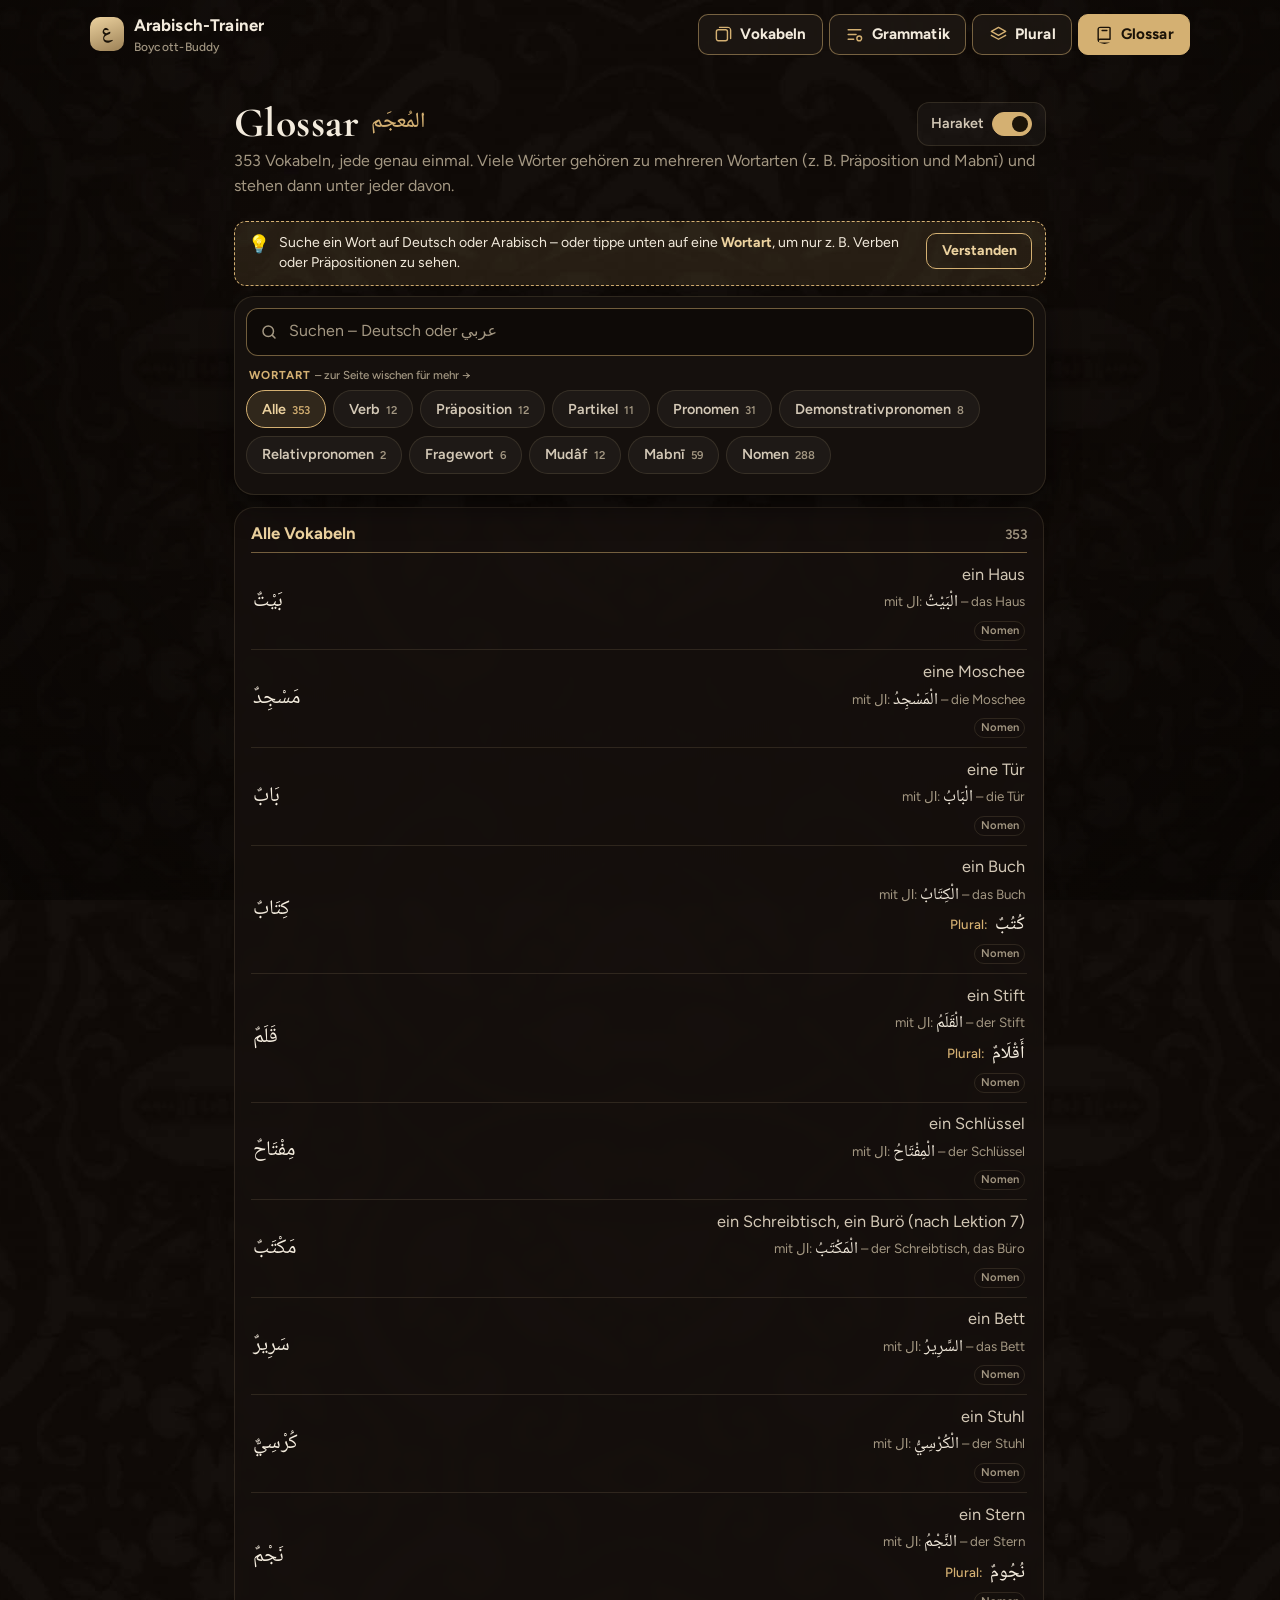
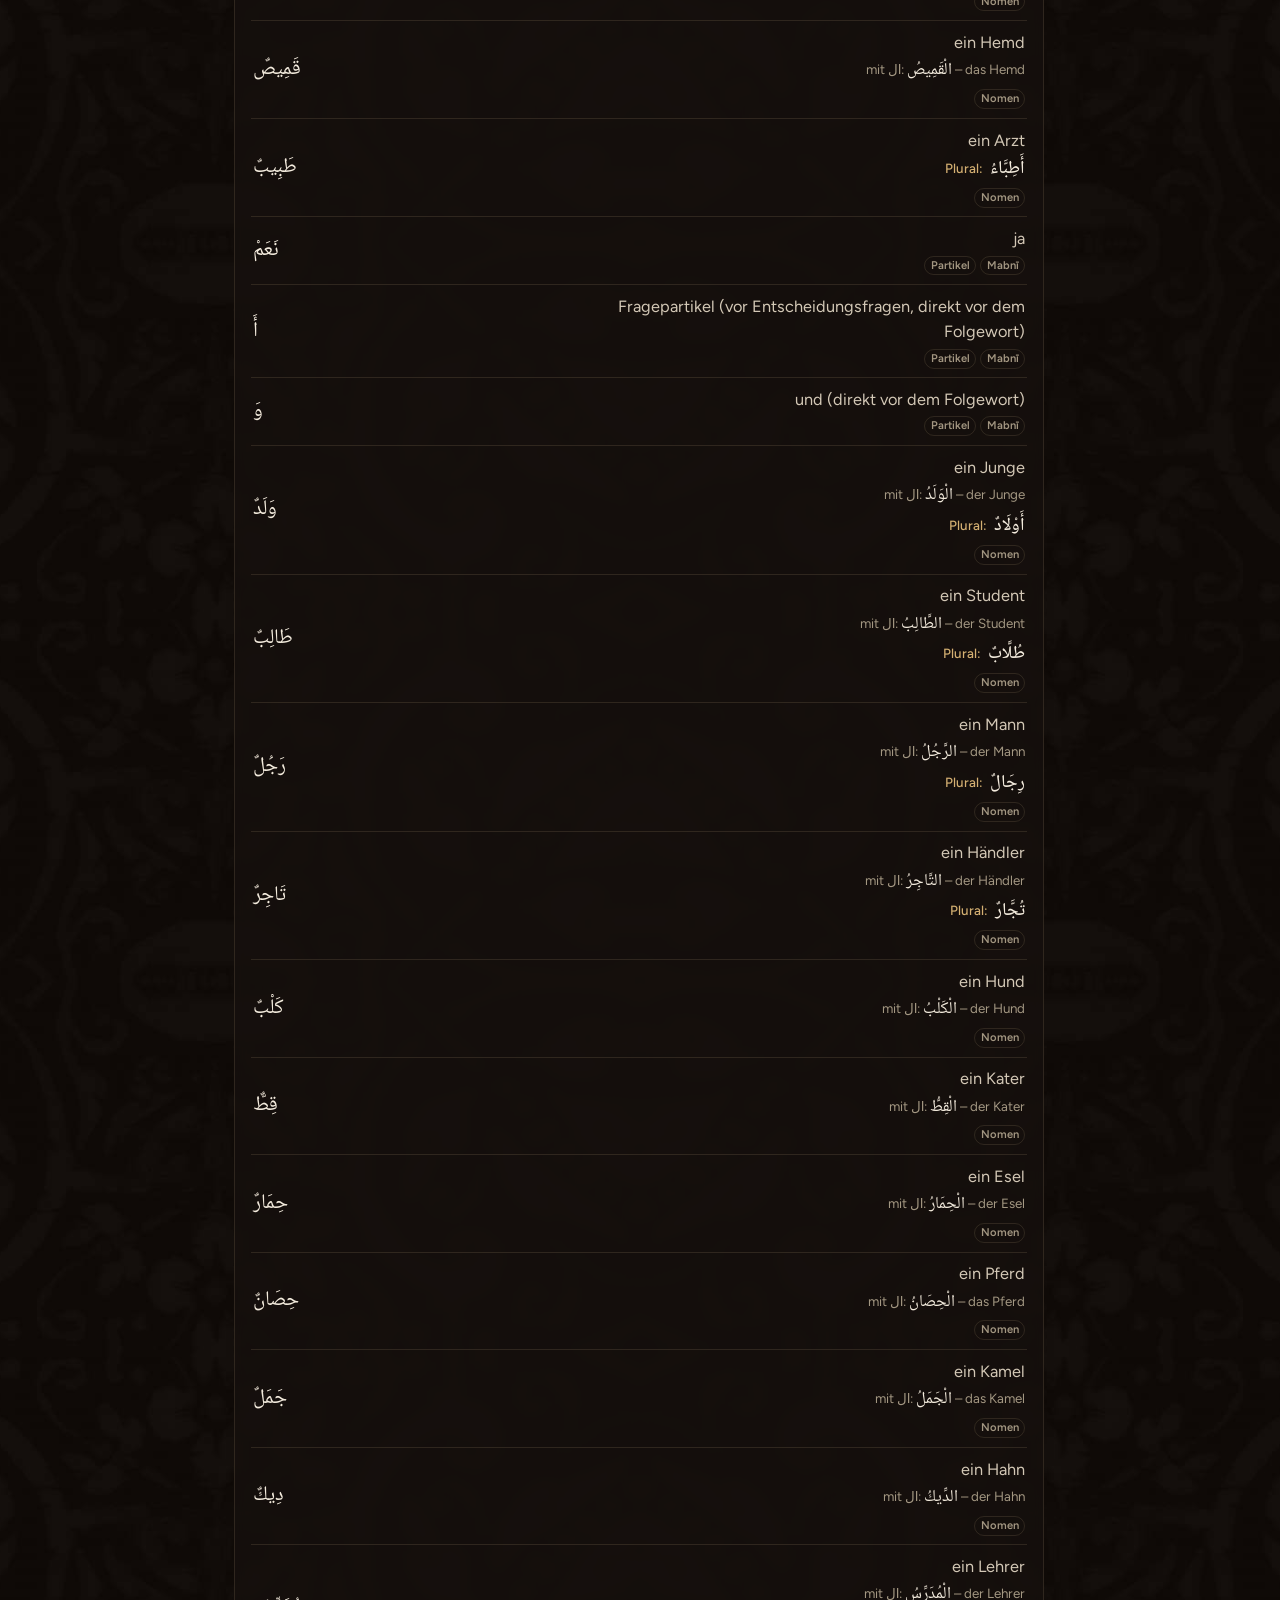
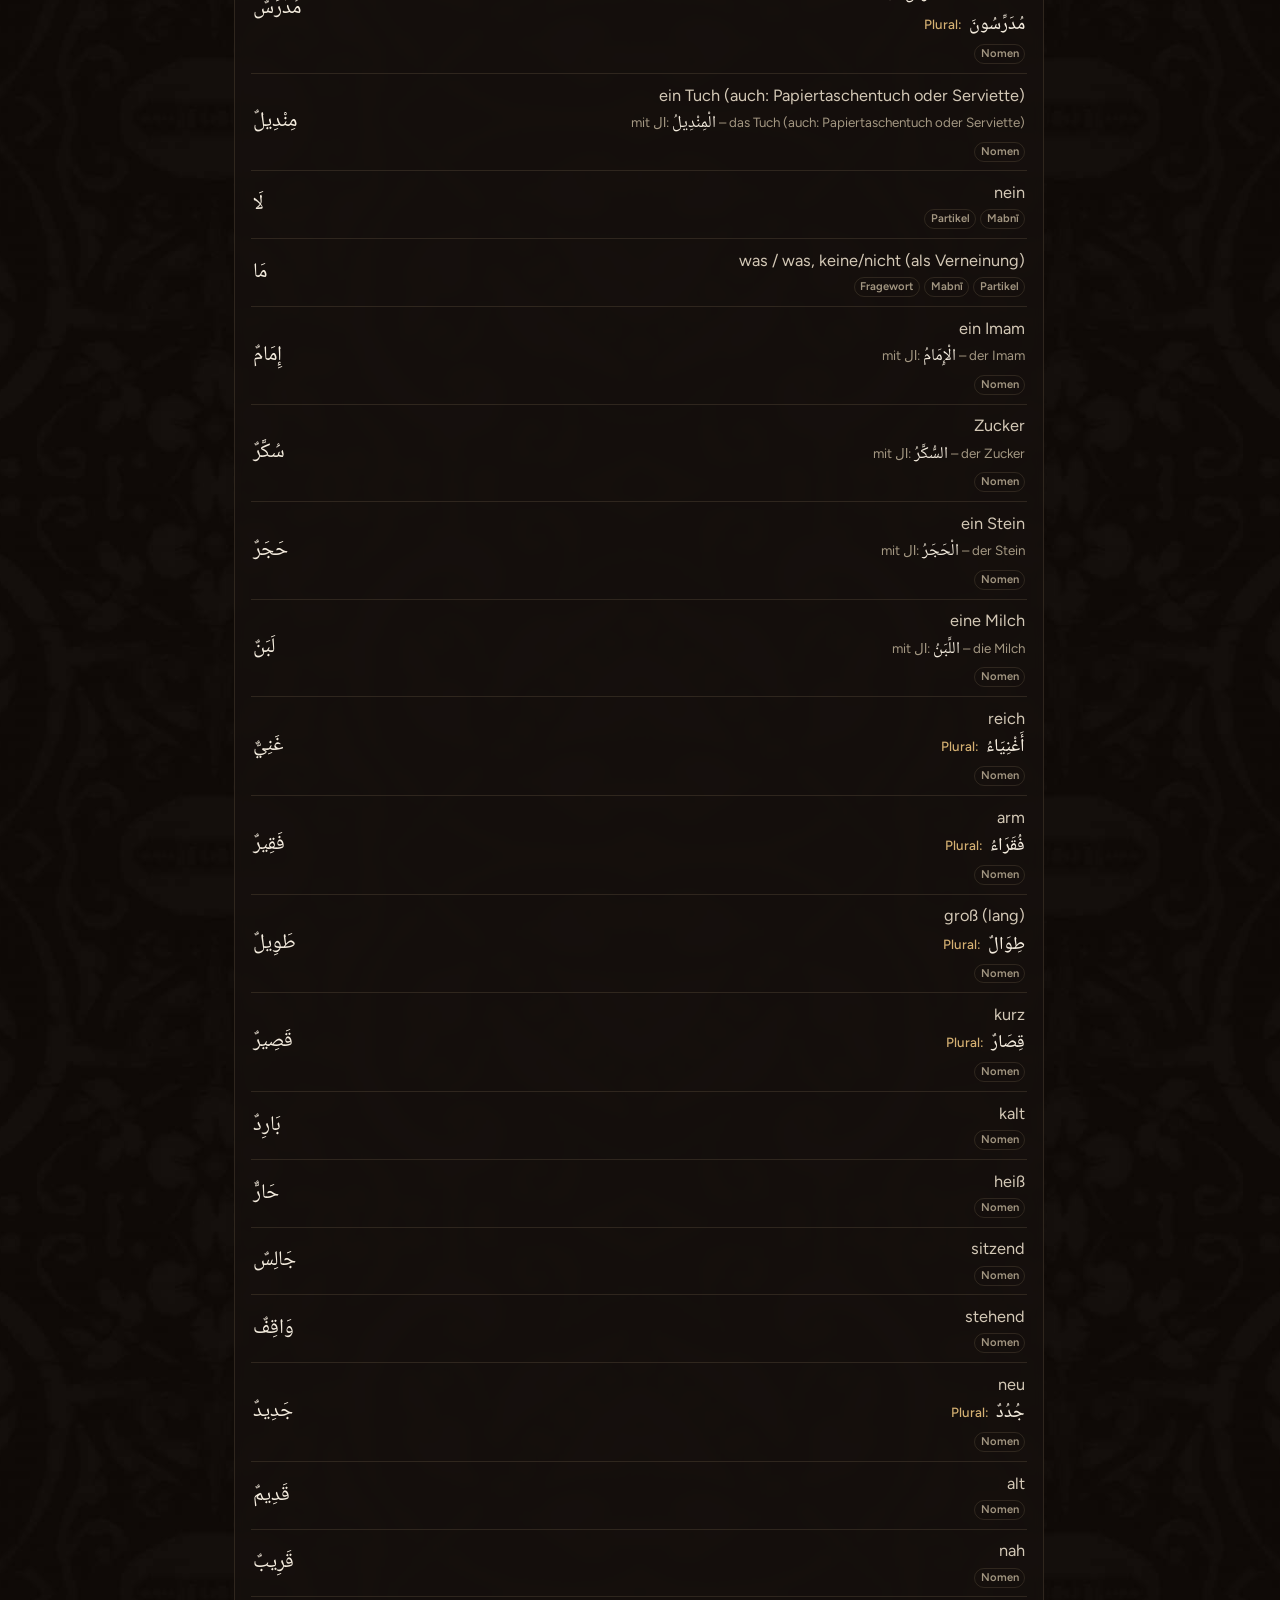
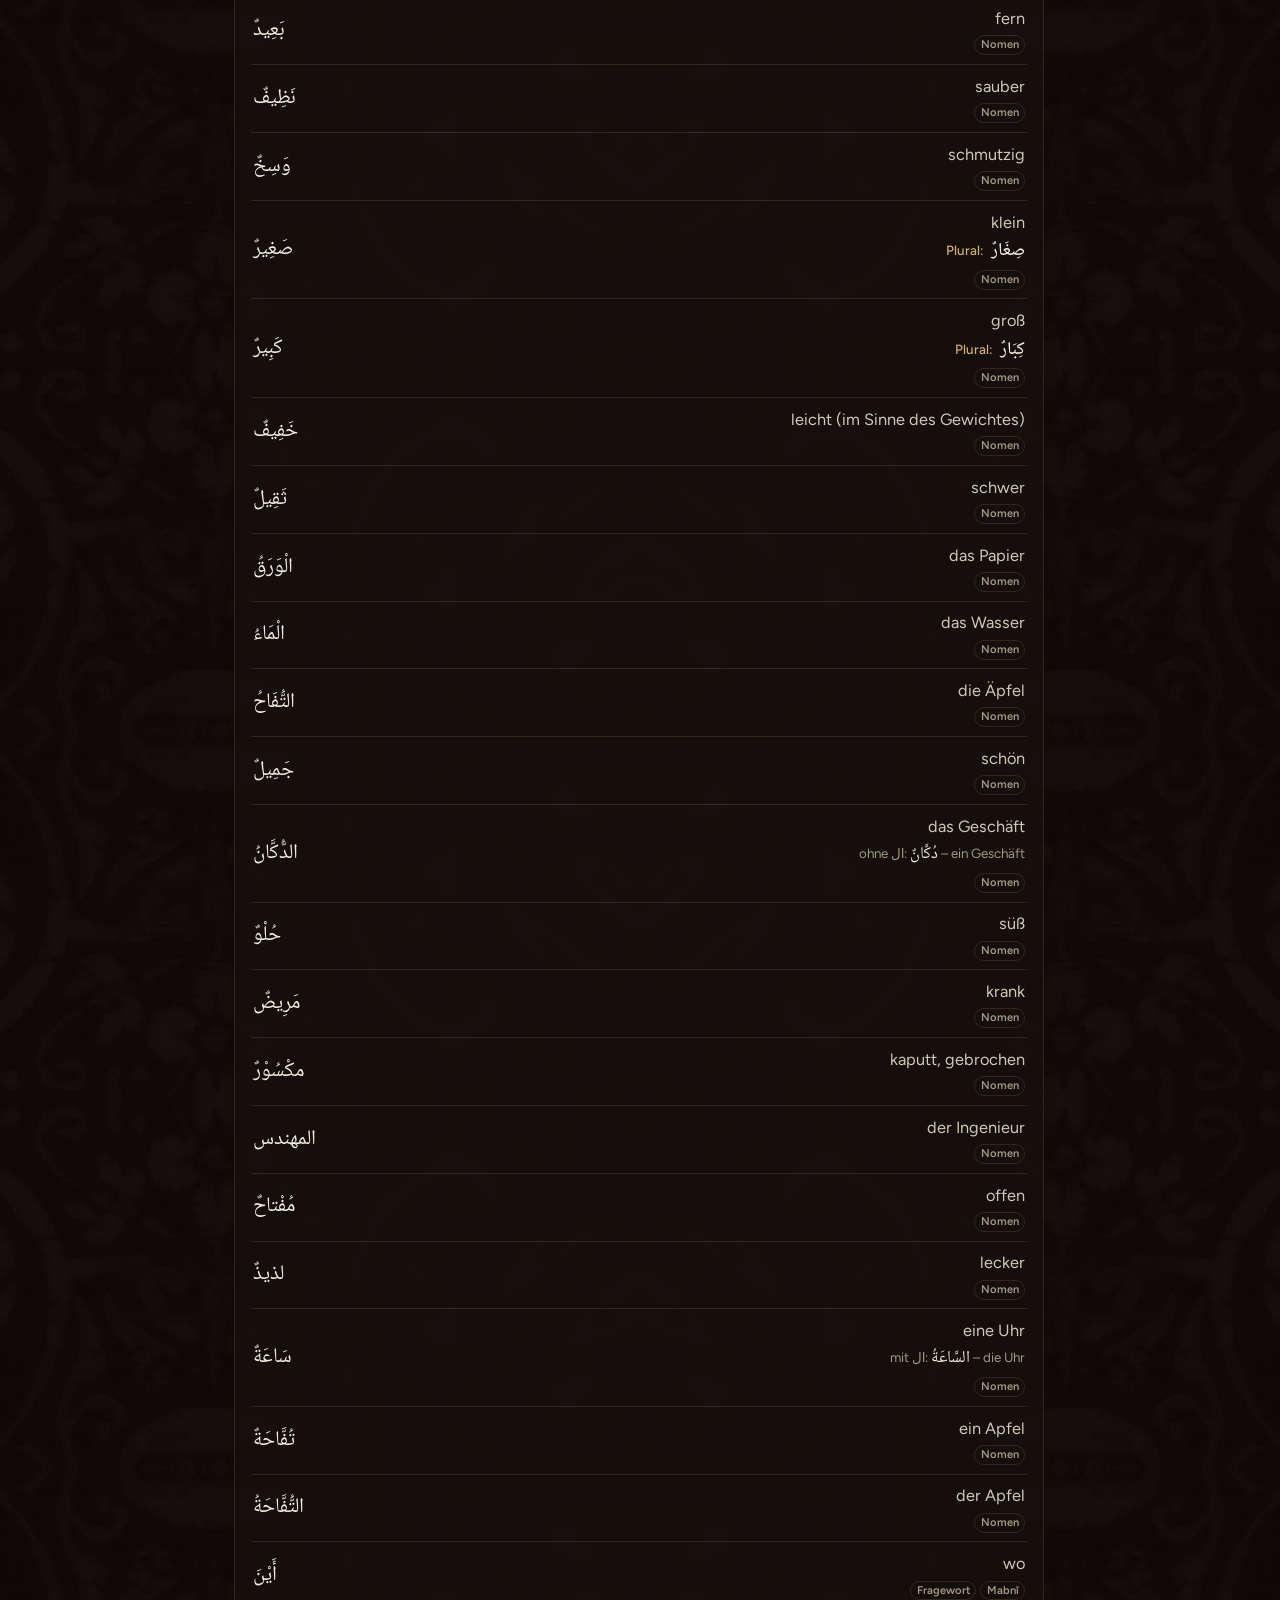
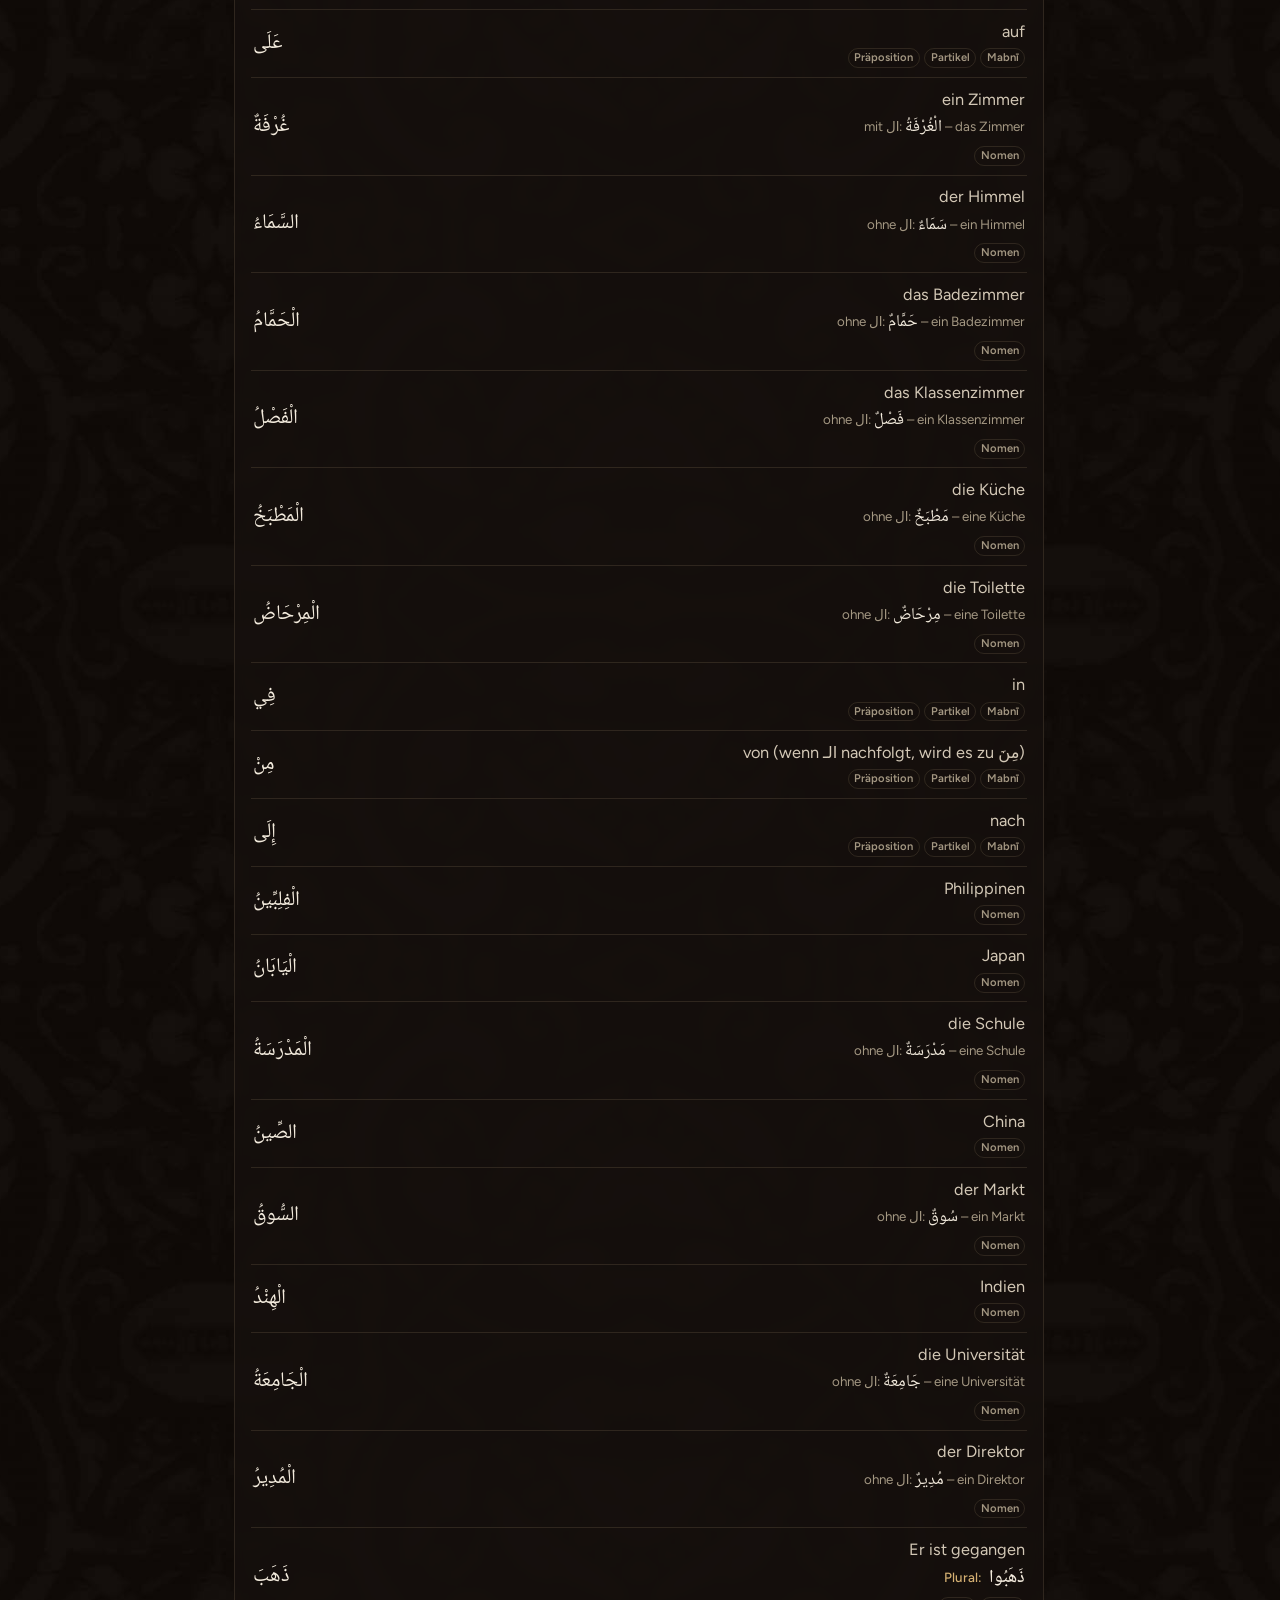
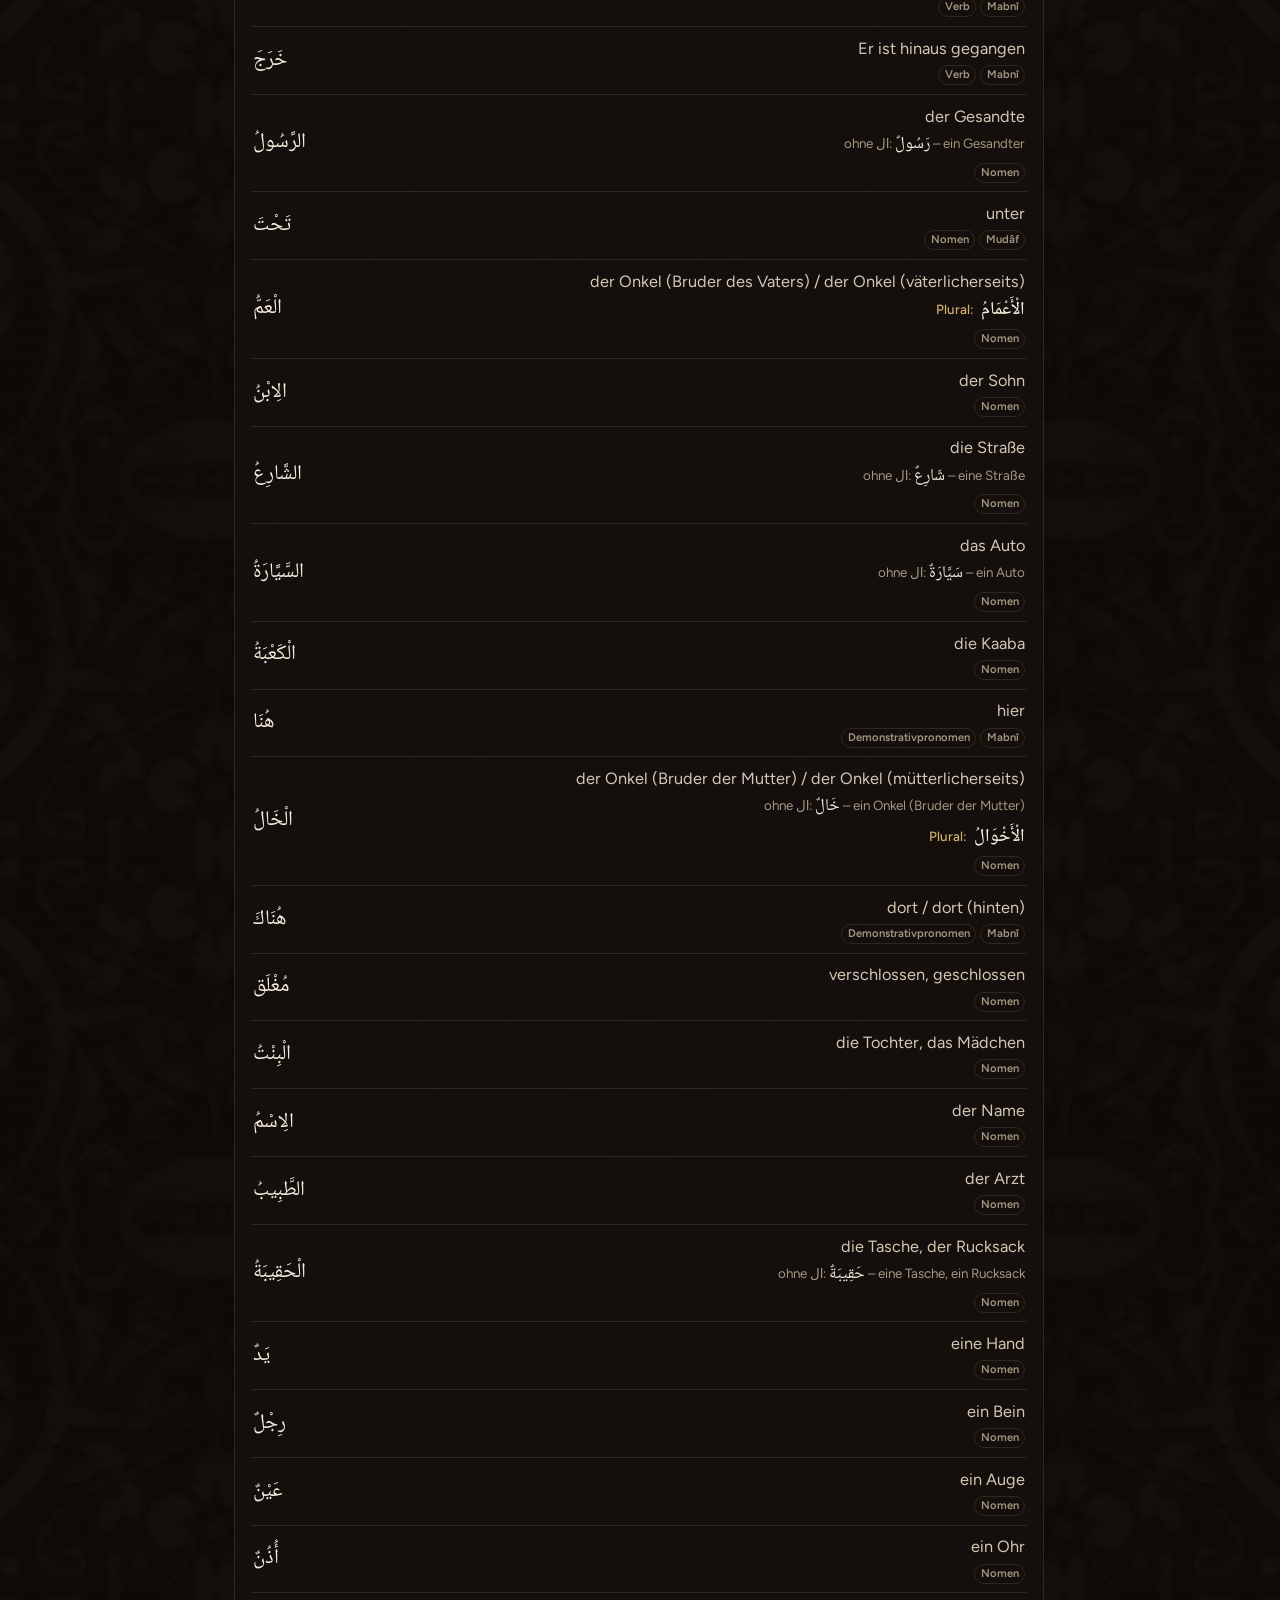
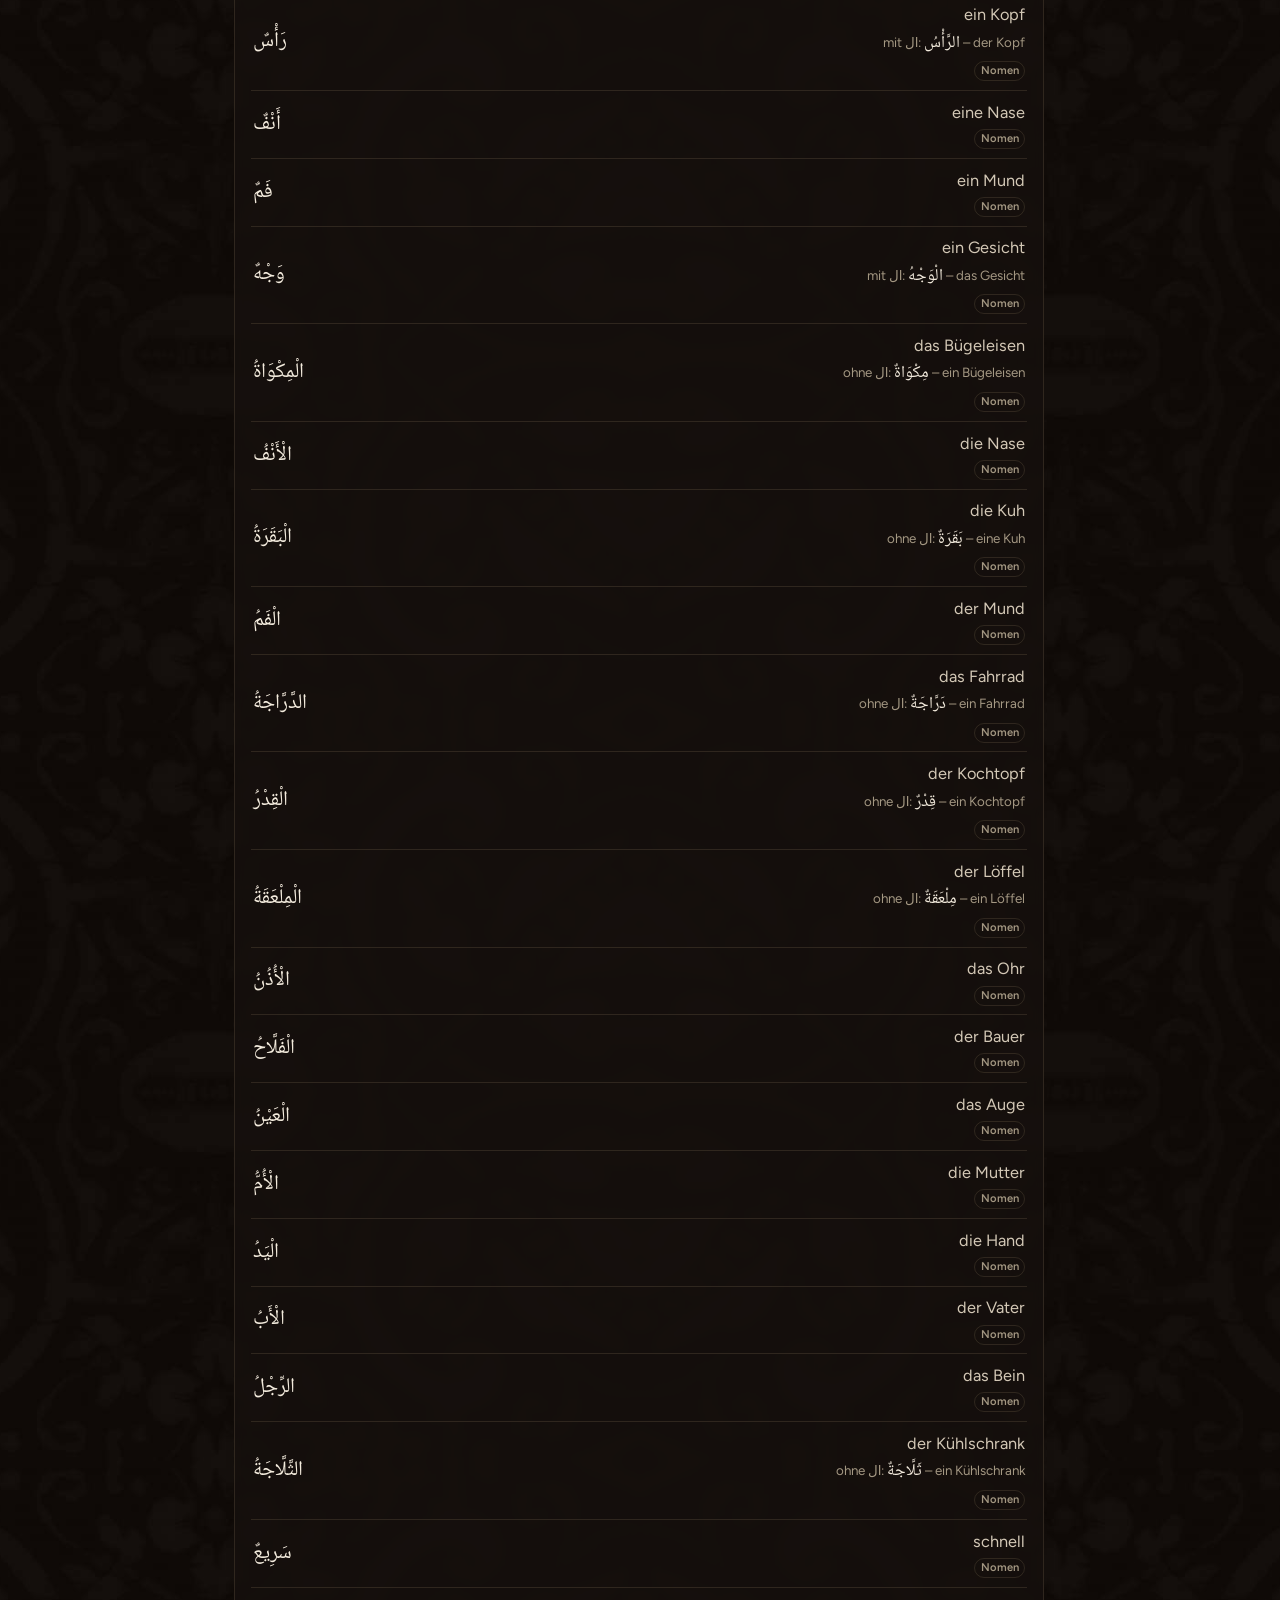
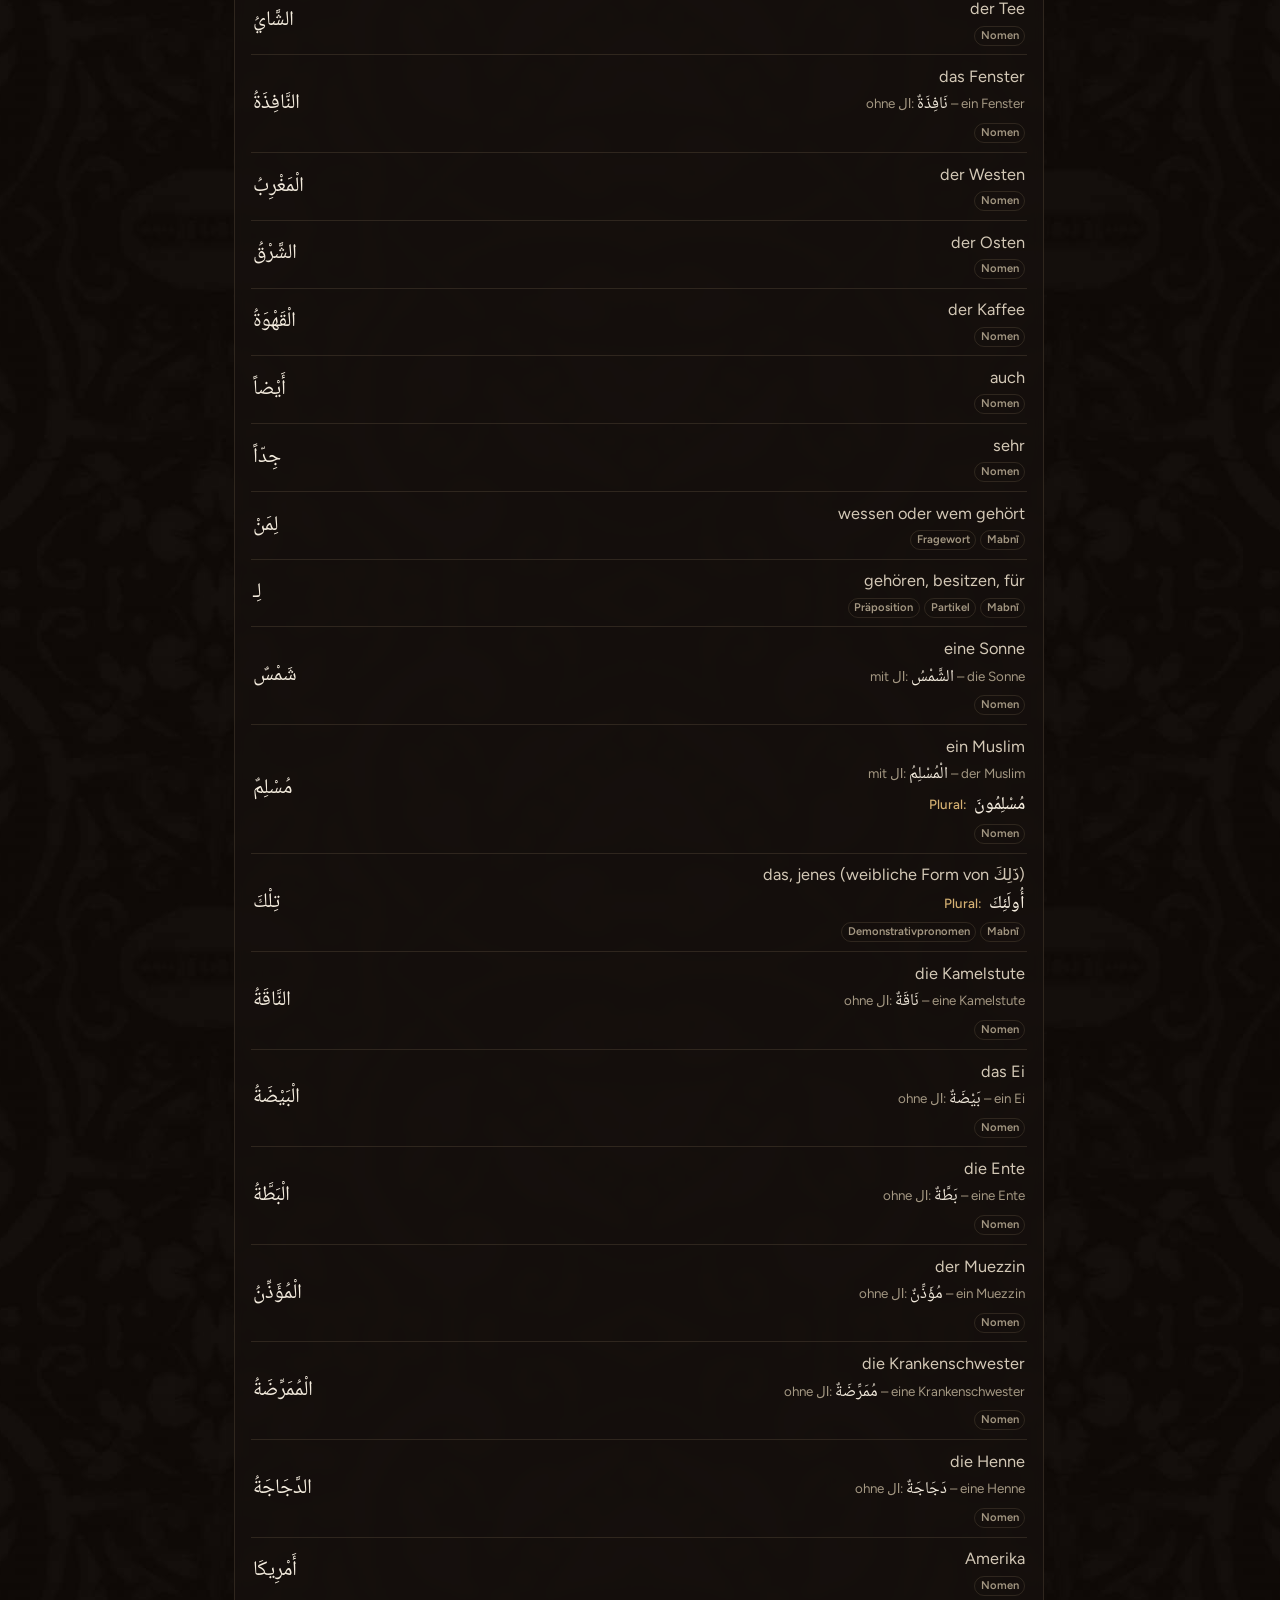
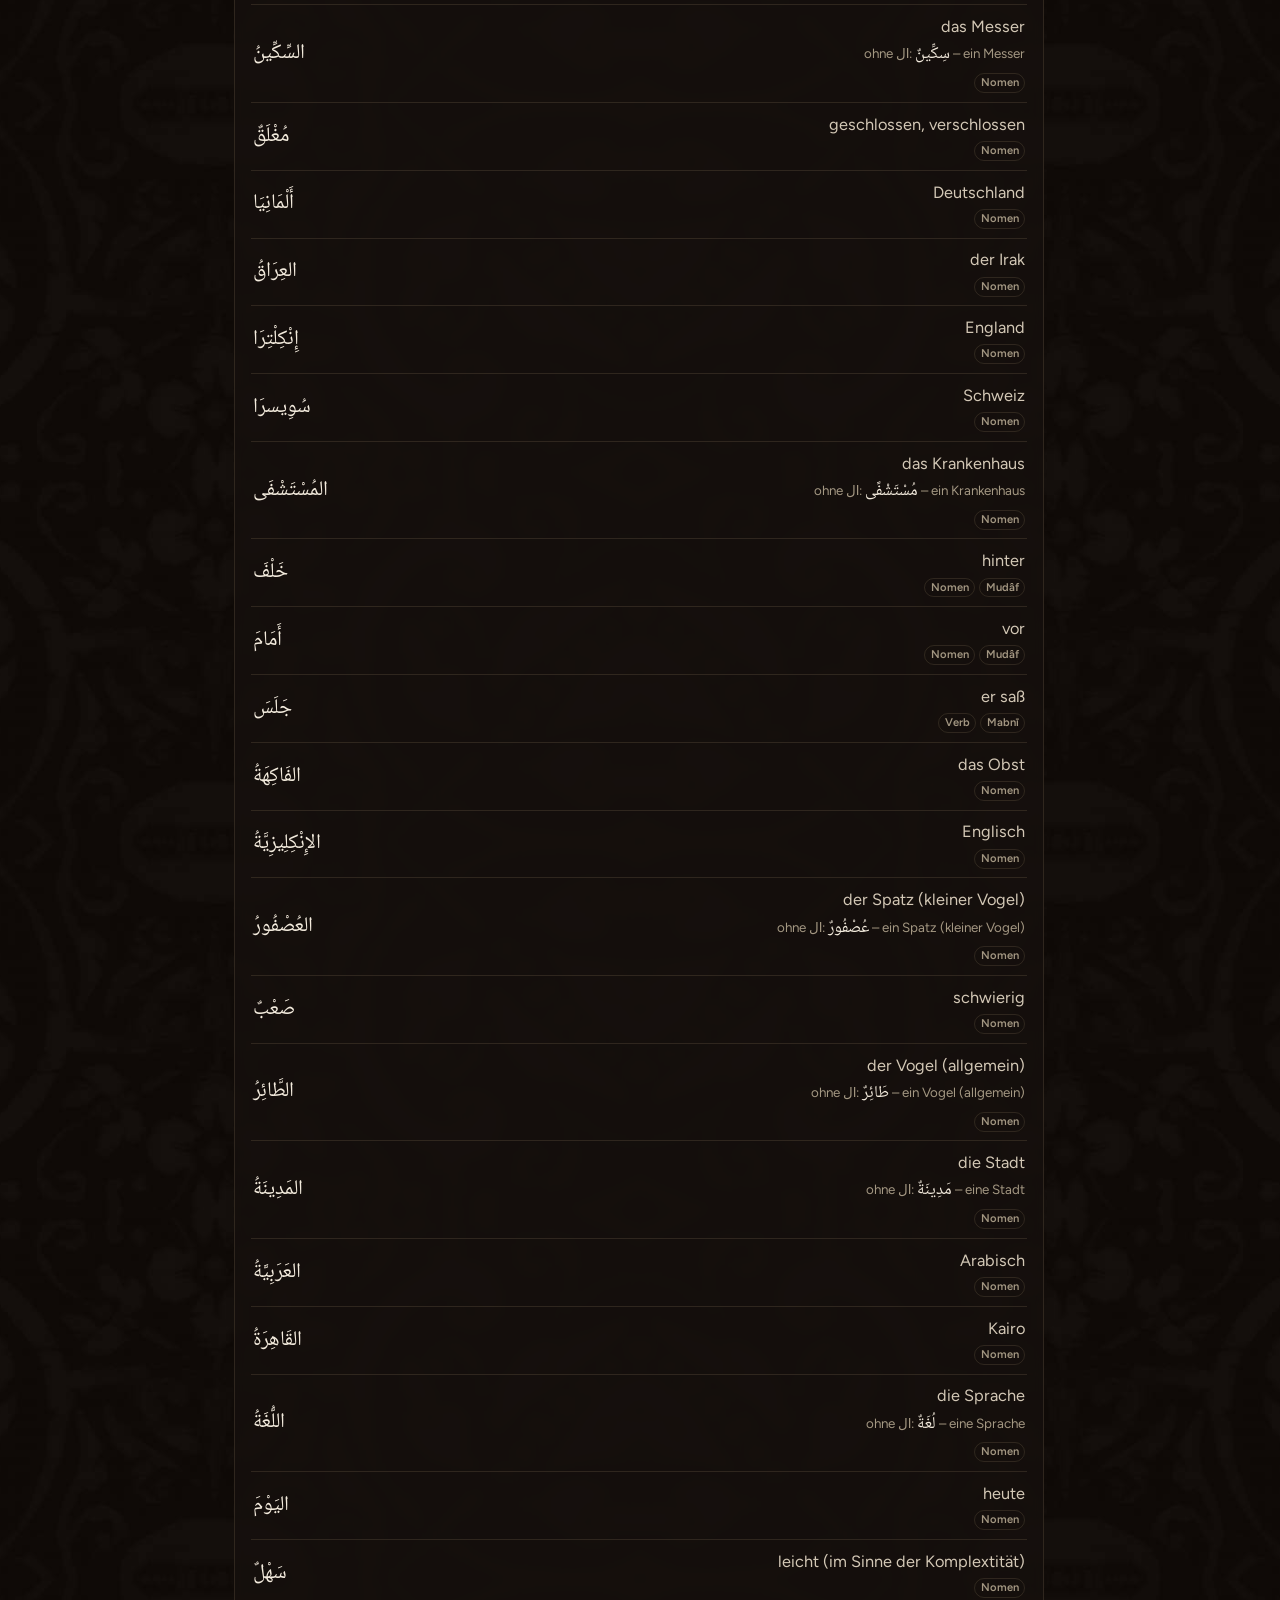
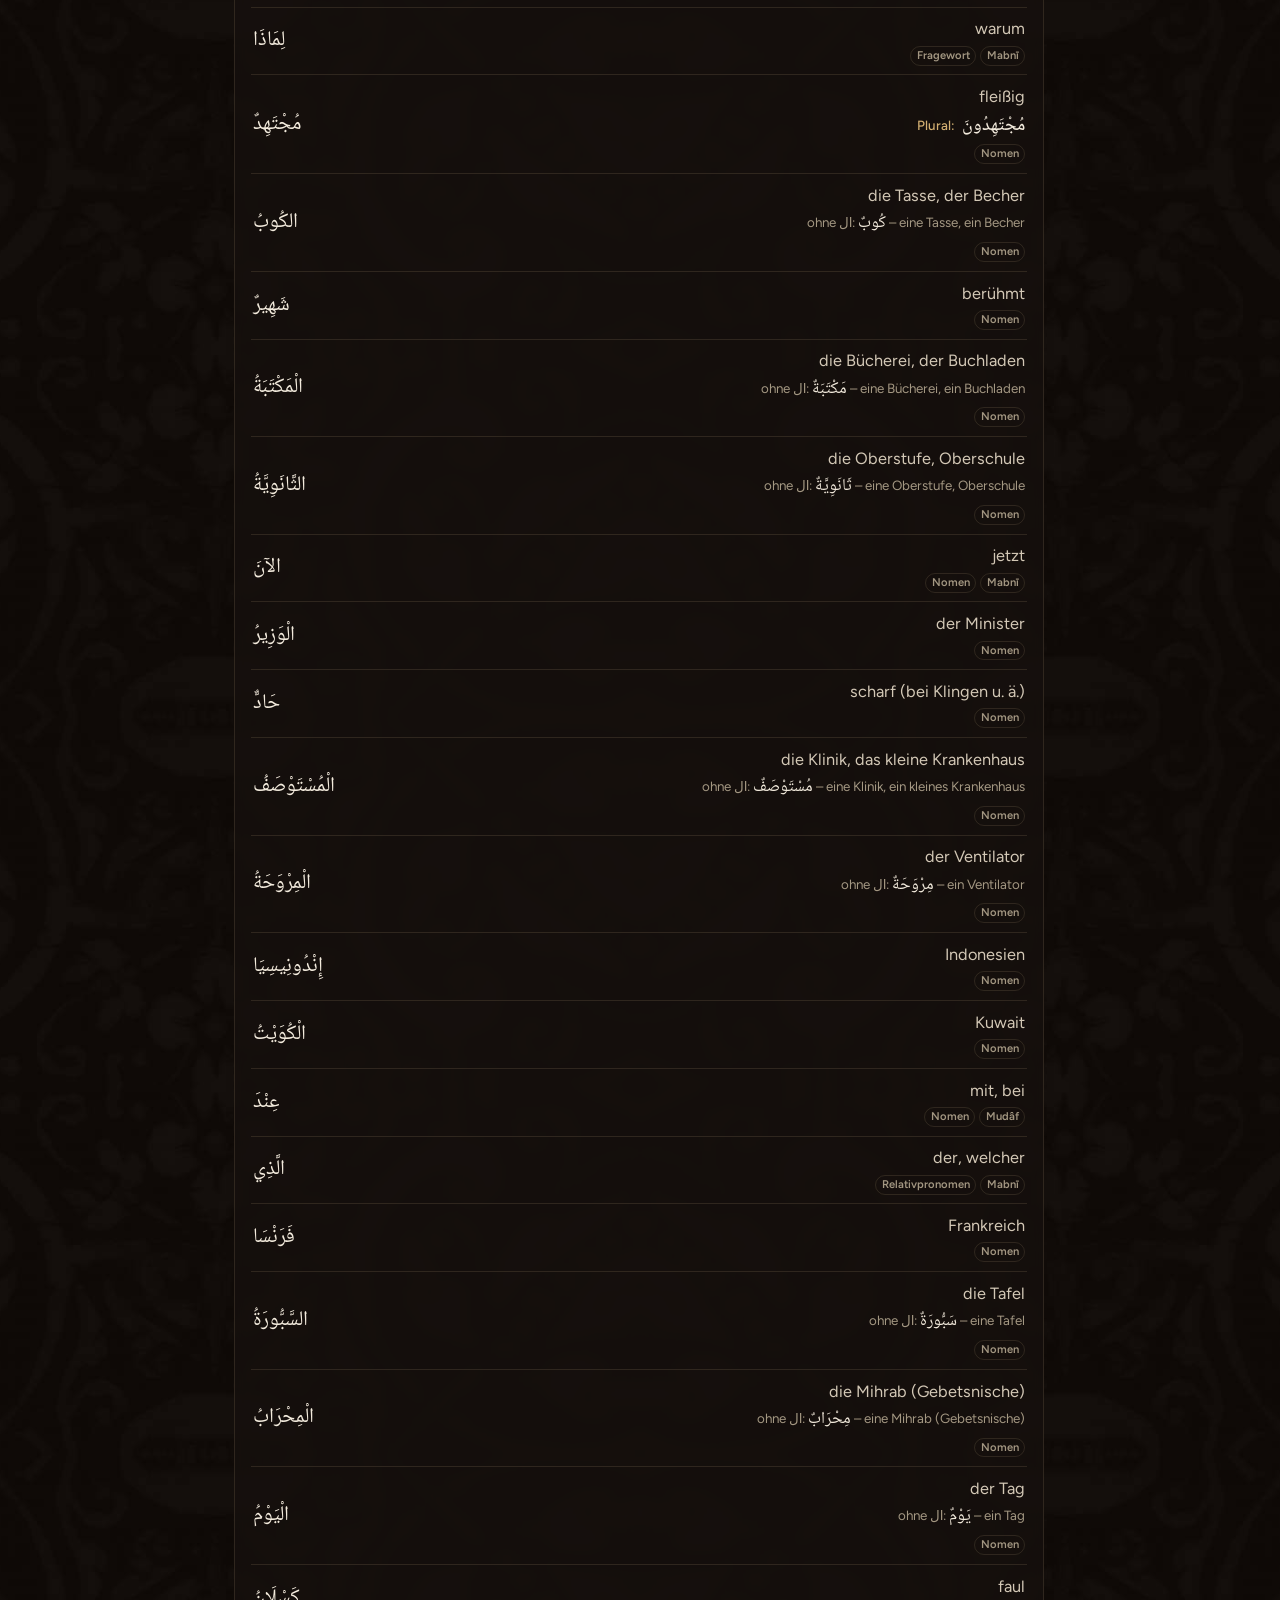
==== commit a7ccd6b3: "Navigation deutlicher: Handy-Leiste und PC-Knöpfe kräftiger - Handy: goldene Symbole, helle fette Be" ====
--- a/glossar.html
+++ b/glossar.html
@@ -15,7 +15,7 @@
 <link rel="preconnect" href="https://fonts.googleapis.com">
 <link rel="preconnect" href="https://fonts.gstatic.com" crossorigin>
 <link href="https://fonts.googleapis.com/css2?family=Cormorant+Garamond:wght@600;700&family=Figtree:wght@400;500;600;700&family=Noto+Naskh+Arabic:wght@400;500;600;700&display=swap" rel="stylesheet">
-<link rel="stylesheet" href="theme.css?v=15">
+<link rel="stylesheet" href="theme.css?v=16">
 <script src="vocab.js"></script>
 </head>
 <body class="bb-trainer page-glossar">
@@ -197,6 +197,6 @@
 buildTabs();
 render();
 </script>
-<script src="ui.js?v=8"></script>
+<script src="ui.js?v=9"></script>
 </body>
 </html>
--- a/theme.css
+++ b/theme.css
@@ -59,7 +59,7 @@
   --radius:     14px;
   --radius-lg:  20px;
   --shadow:     0 1px 0 rgba(255, 255, 255, 0.03) inset, 0 10px 30px rgba(0, 0, 0, 0.35);
-  --nav-h:      64px;   /* Höhe der Navigationsleiste unten (Handy) */
+  --nav-h:      70px;   /* Höhe der Navigationsleiste unten (Handy) */
   --tap:        44px;   /* Mindesthöhe für antippbare Elemente */
 
   color-scheme: dark;
@@ -170,7 +170,9 @@
 .brand-text { font-weight: 700; font-size: 1rem; letter-spacing: 0.01em; white-space: nowrap; overflow: hidden; text-overflow: ellipsis; }
 .brand-text small { display: block; font-weight: 500; font-size: 0.75rem; color: var(--text-dim); letter-spacing: 0.02em; }
 
-/* Handy: Navigation als feste Leiste unten — immer erreichbar, mit Daumen gut bedienbar */
+/* Handy: Navigation als feste Leiste unten — immer erreichbar, mit Daumen gut bedienbar.
+   Bewusst kräftig: goldene Symbole, helle Beschriftung, aktiver Bereich als goldene
+   "Pille" — damit niemand übersieht, dass es Grammatik, Plural und Glossar gibt. */
 .nav-links {
   position: fixed;
   left: 0; right: 0; bottom: 0;
@@ -179,9 +181,9 @@
   grid-template-columns: repeat(4, 1fr);
   height: calc(var(--nav-h) + env(safe-area-inset-bottom, 0px));
   padding: 0 0.25rem env(safe-area-inset-bottom, 0px);
-  background: rgba(22, 18, 14, 0.97);
-  border-top: 1px solid var(--line);
-  box-shadow: 0 -8px 24px rgba(0, 0, 0, 0.35);
+  background: #1e1813;
+  border-top: 1px solid var(--line-strong);
+  box-shadow: 0 -10px 30px rgba(0, 0, 0, 0.55);
 }
 .nav-links a,
 .nav-links .nav-glossary {
@@ -189,34 +191,33 @@
   flex-direction: column;
   align-items: center;
   justify-content: center;
-  gap: 3px;
+  gap: 4px;
   min-width: 0;
-  padding: 0.35rem 0.2rem;
+  padding: 0.3rem 0.1rem;
   border: 0;
   background: none;
-  color: var(--text-dim);
+  color: var(--cream);
   text-decoration: none;
   font-family: var(--font-main);
-  font-size: 0.72rem;
-  font-weight: 600;
+  font-size: 0.76rem;
+  font-weight: 700;
   letter-spacing: 0.01em;
   cursor: pointer;
   position: relative;
   transition: color 0.15s ease;
 }
-.nav-links svg { width: 24px; height: 24px; flex-shrink: 0; }
+.nav-links svg {
+  width: 24px; height: 24px; flex-shrink: 0;
+  box-sizing: content-box;
+  padding: 4px 16px;
+  border-radius: 999px;
+  color: var(--gold);
+  transition: background 0.15s ease, color 0.15s ease;
+}
 .nav-links a span, .nav-links .nav-glossary span { white-space: nowrap; overflow: hidden; text-overflow: ellipsis; max-width: 100%; }
-.nav-links a:hover, .nav-links .nav-glossary:hover { color: var(--cream); }
+.nav-links a:hover svg, .nav-links .nav-glossary:hover svg { background: var(--gold-soft); }
 .nav-links a.active { color: var(--gold-bright); }
-.nav-links a.active::before {
-  content: "";
-  position: absolute;
-  top: 0; left: 50%;
-  width: 32px; height: 3px;
-  transform: translateX(-50%);
-  border-radius: 0 0 3px 3px;
-  background: var(--gold);
-}
+.nav-links a.active svg { background: var(--gold); color: var(--gold-ink); }
 
 /* ---------- Seitenkopf (kompakt) ---------- */
 header {
@@ -1029,17 +1030,22 @@
     border: 0;
     box-shadow: none;
   }
+  /* PC: Bereiche als deutliche Knöpfe, der aktive in Gold */
+  .nav-links { gap: 0.4rem; }
   .nav-links a, .nav-links .nav-glossary {
     flex-direction: row;
     gap: 0.45rem;
-    padding: 0.5rem 0.85rem;
+    padding: 0.5rem 0.95rem;
+    border: 1px solid var(--line-strong);
     border-radius: 10px;
+    background: rgba(30, 24, 19, 0.85);
+    color: var(--cream);
     font-size: 0.95rem;
   }
-  .nav-links svg { width: 19px; height: 19px; }
-  .nav-links a:hover, .nav-links .nav-glossary:hover { background: var(--surface-2); }
-  .nav-links a.active { background: var(--gold-soft); }
-  .nav-links a.active::before { display: none; }
+  .nav-links svg { width: 19px; height: 19px; padding: 0; background: none !important; }
+  .nav-links a:hover, .nav-links .nav-glossary:hover { background: var(--surface-3); border-color: var(--gold); }
+  .nav-links a.active { background: var(--gold); border-color: var(--gold); color: var(--gold-ink); }
+  .nav-links a.active svg { color: var(--gold-ink); }
 
   header { padding: 2rem 1.5rem 0.6rem; }
   h1 { font-size: 2.6rem; }
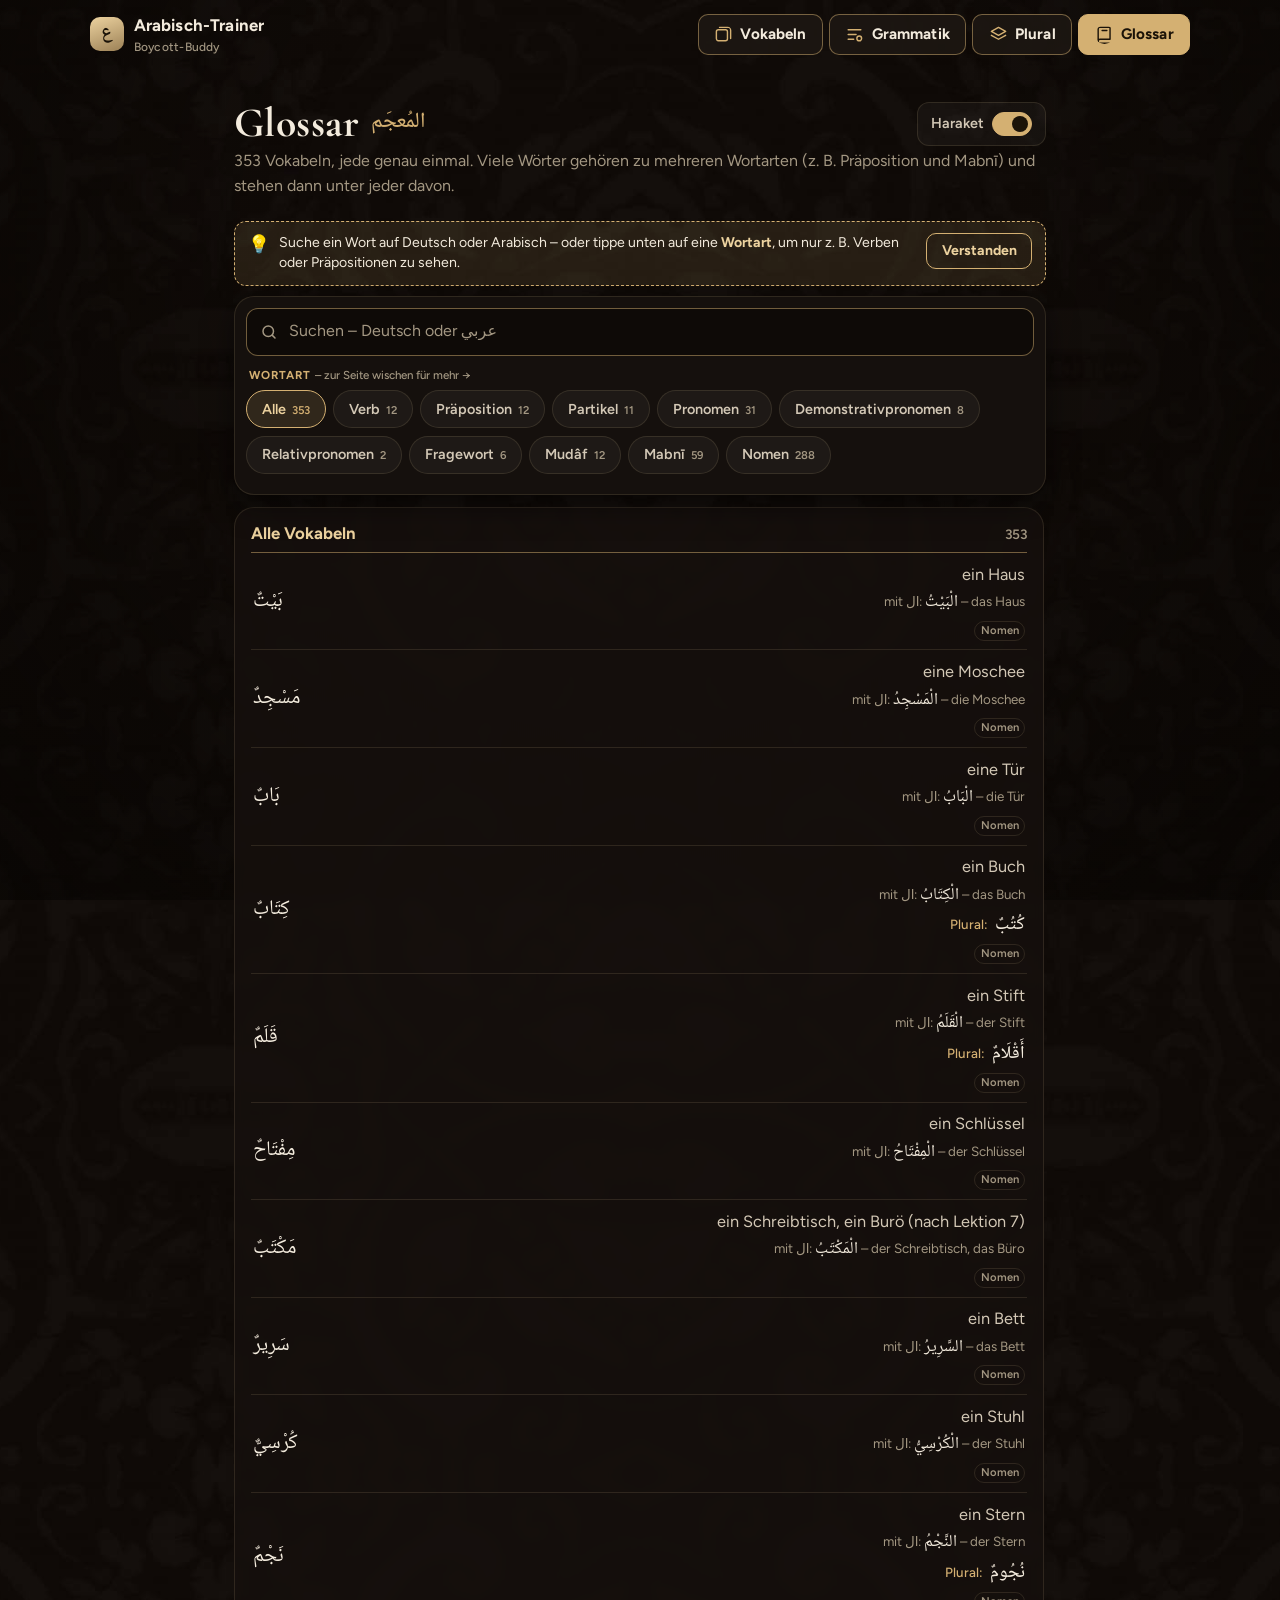
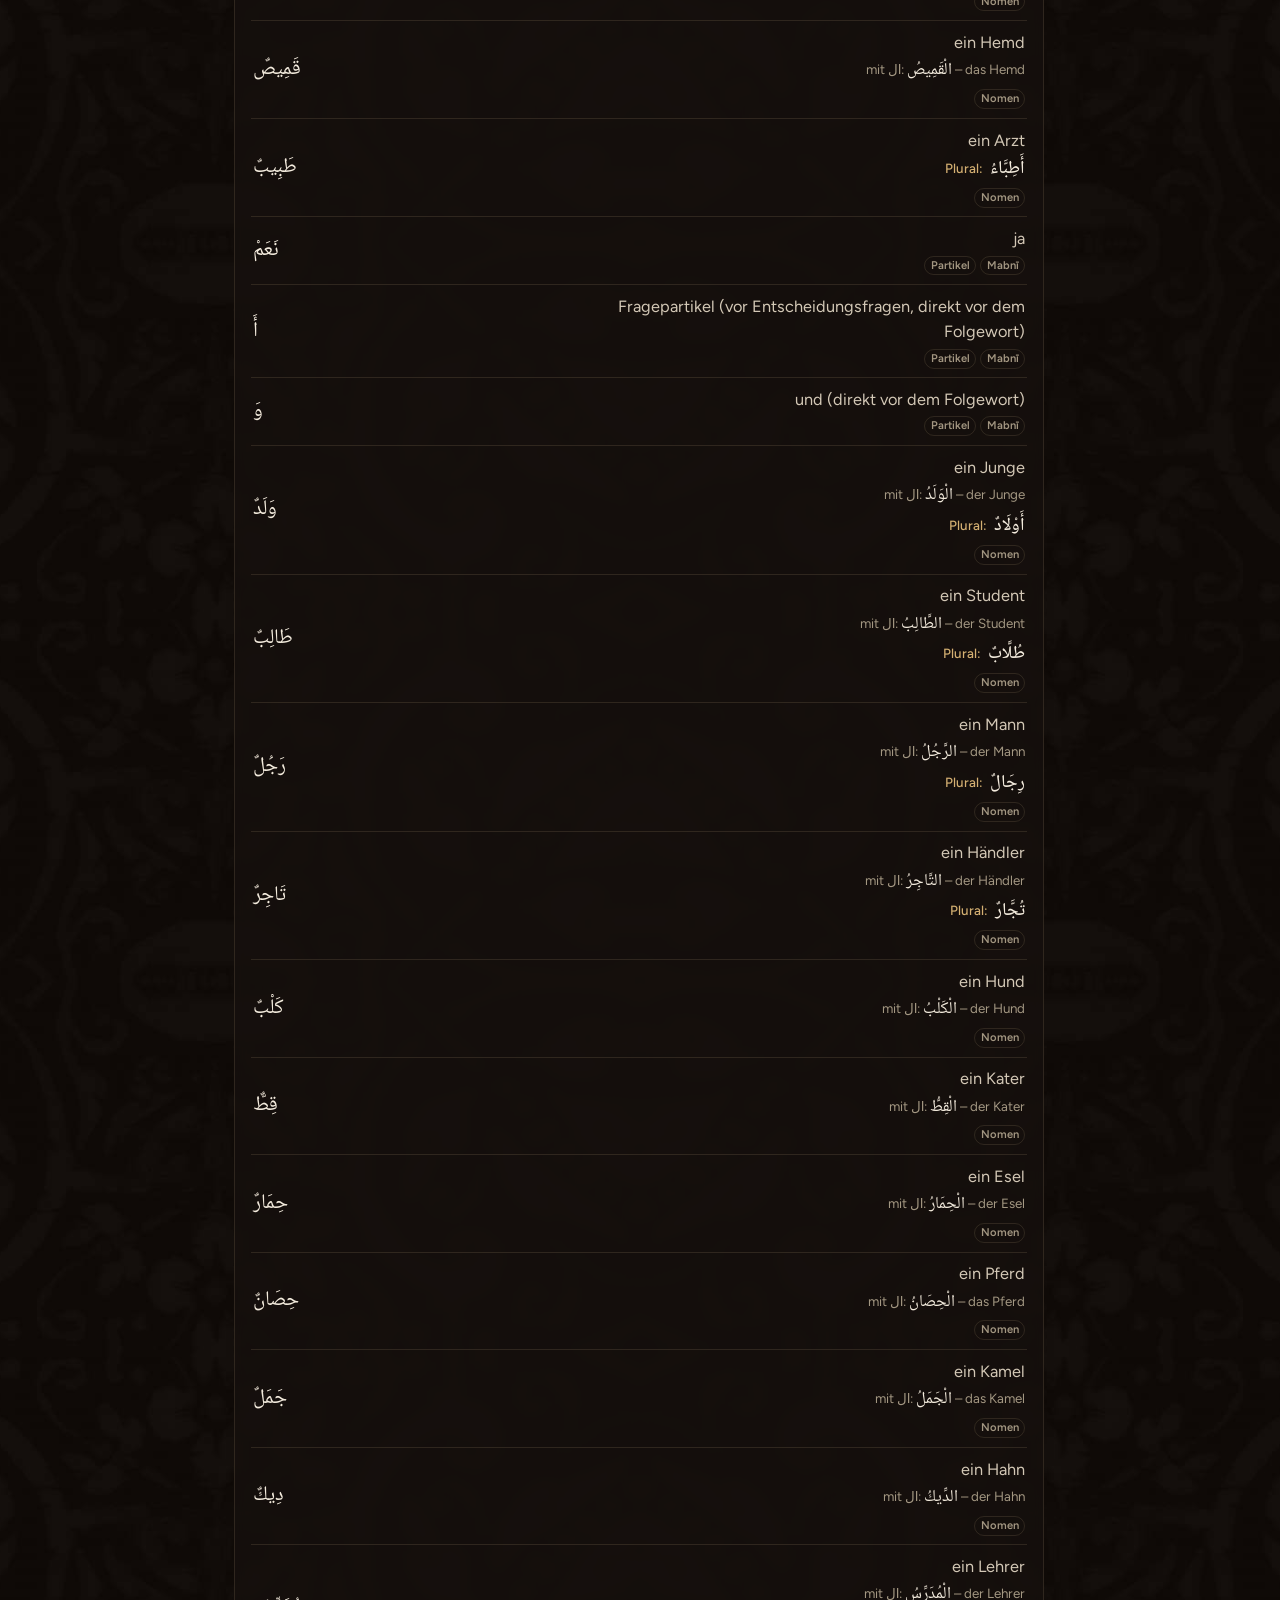
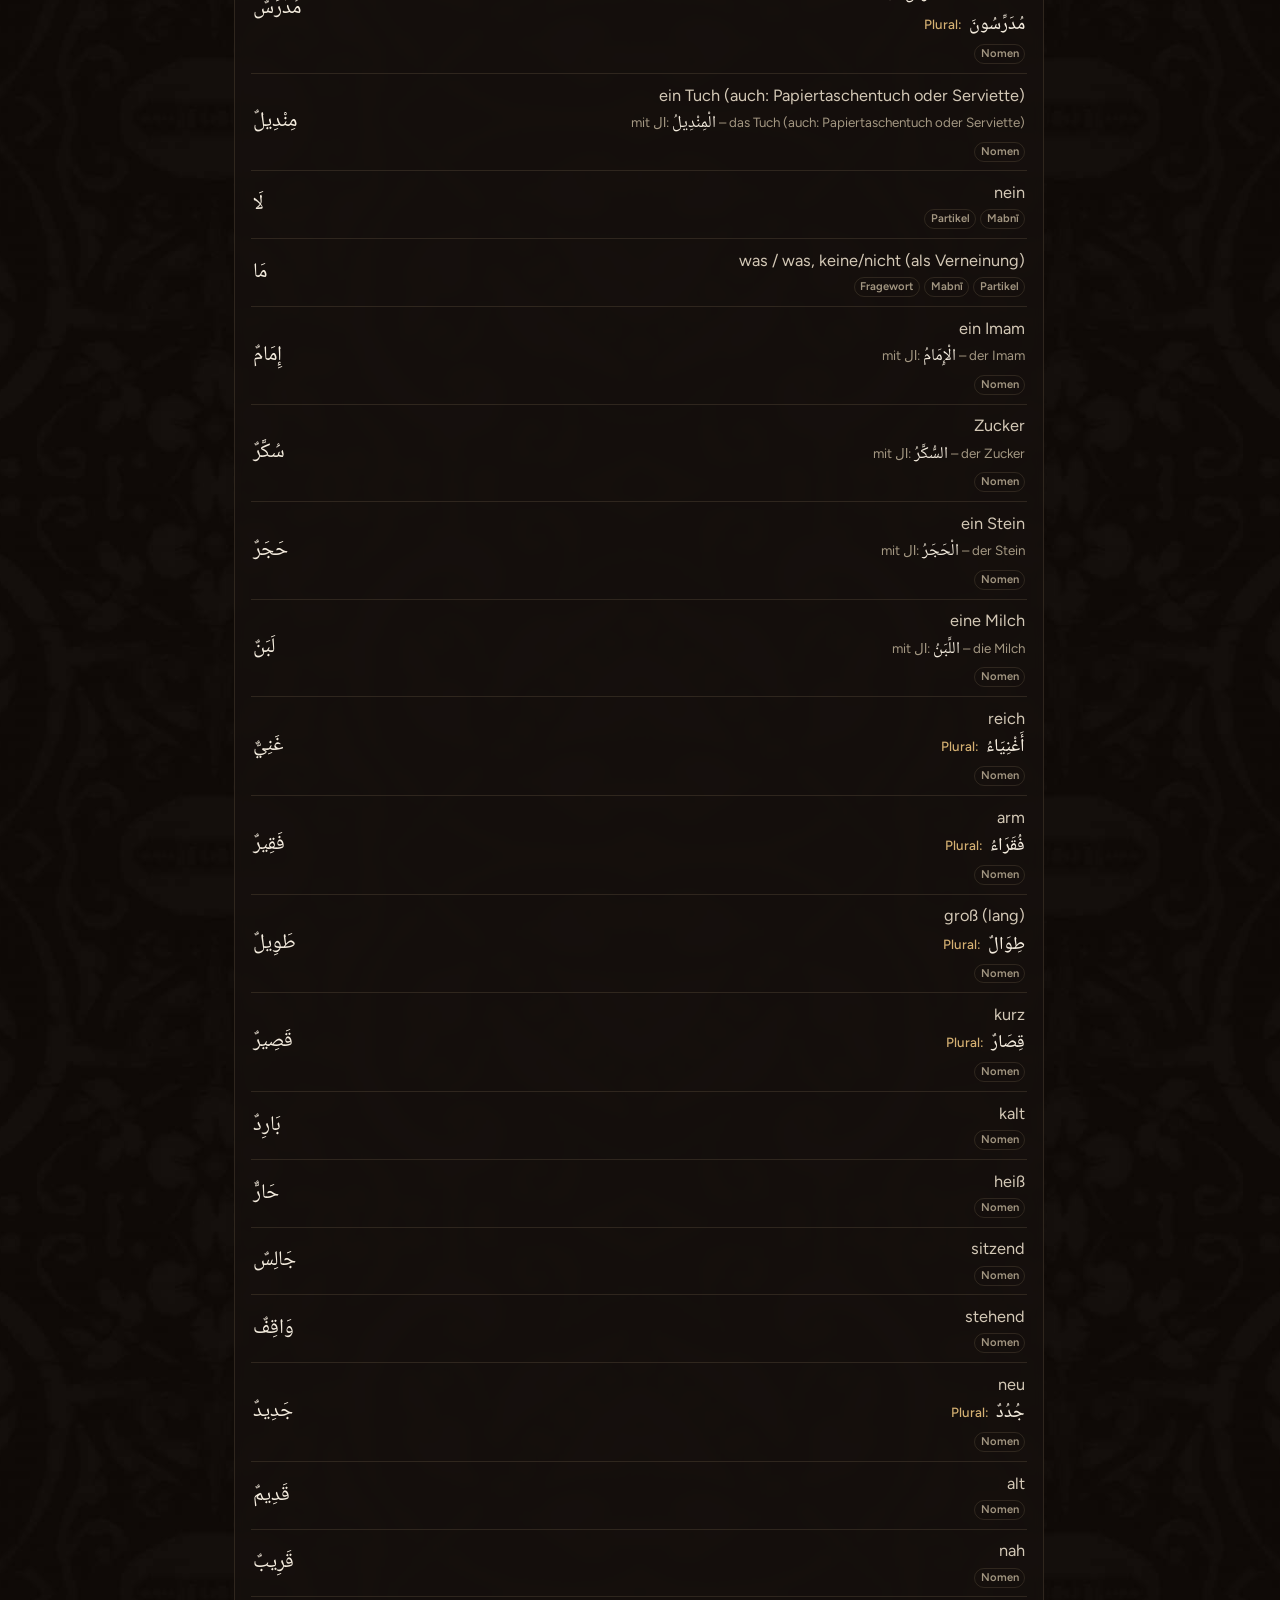
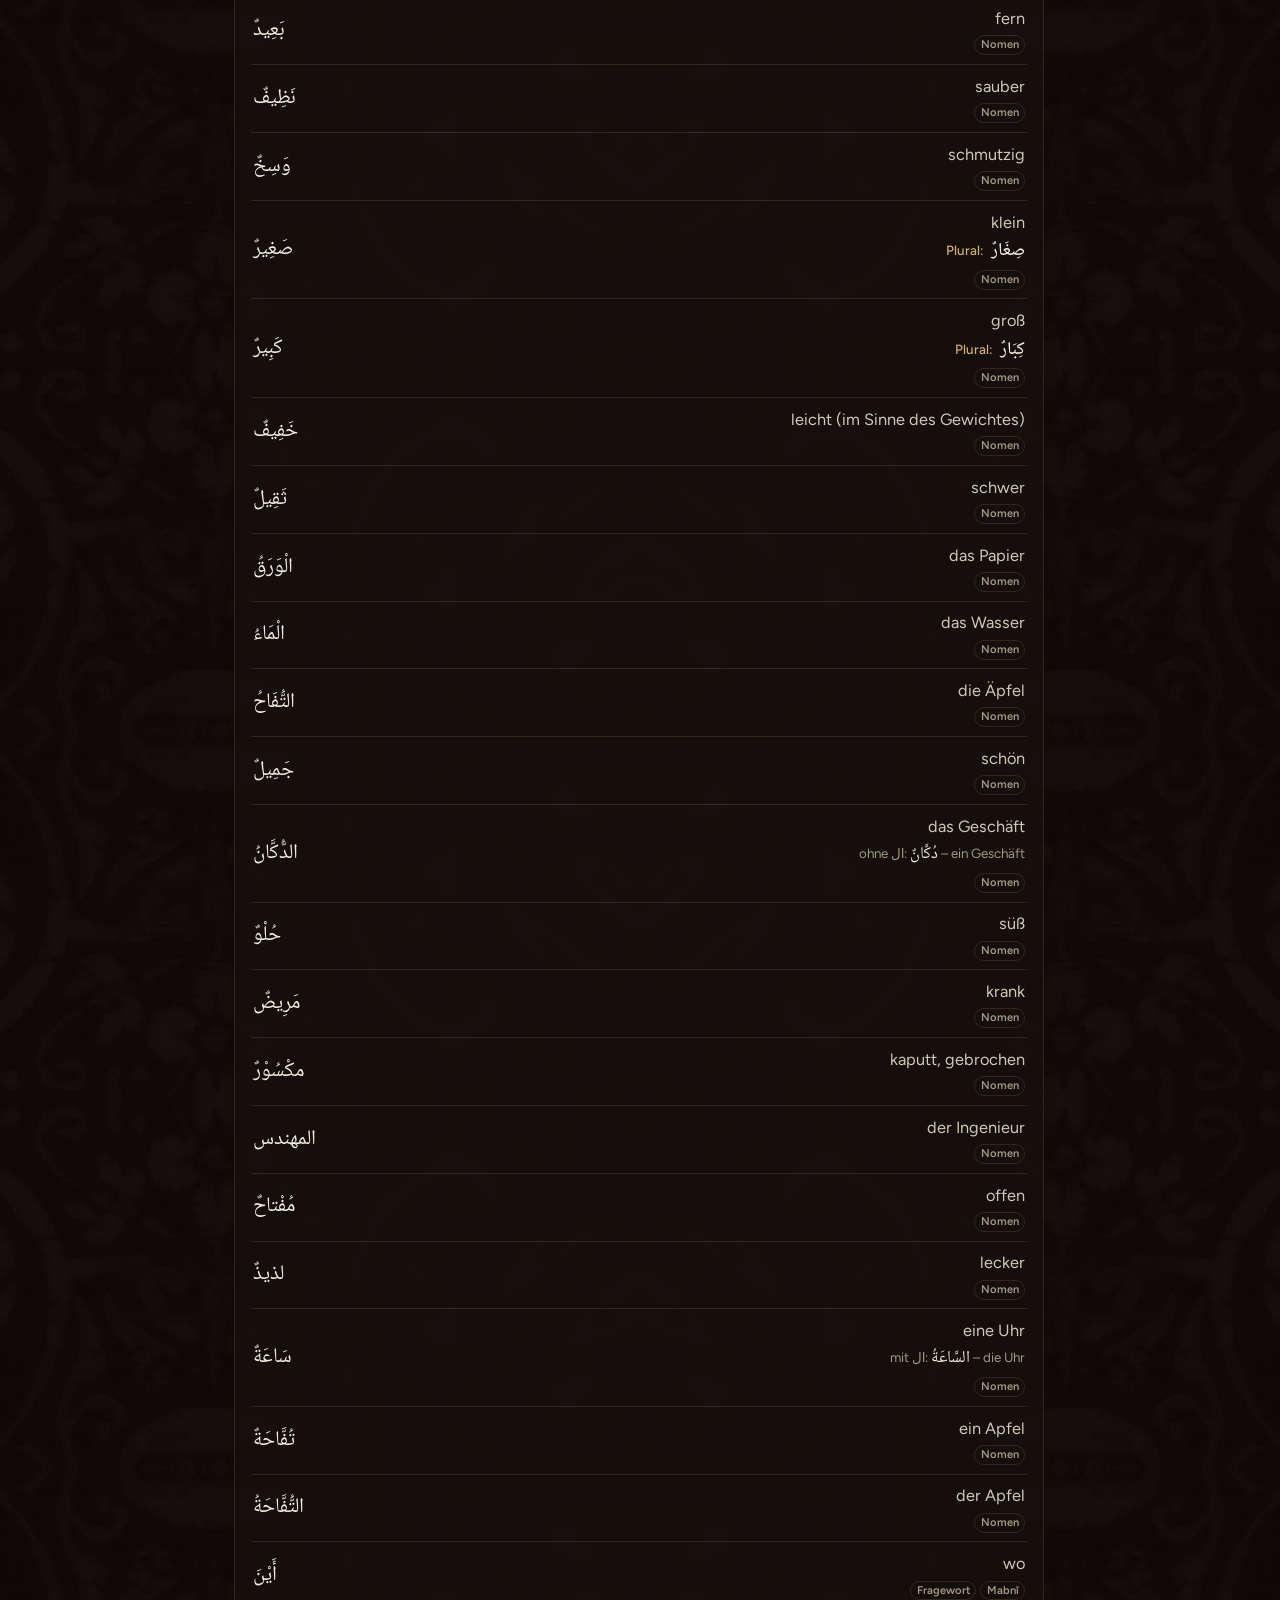
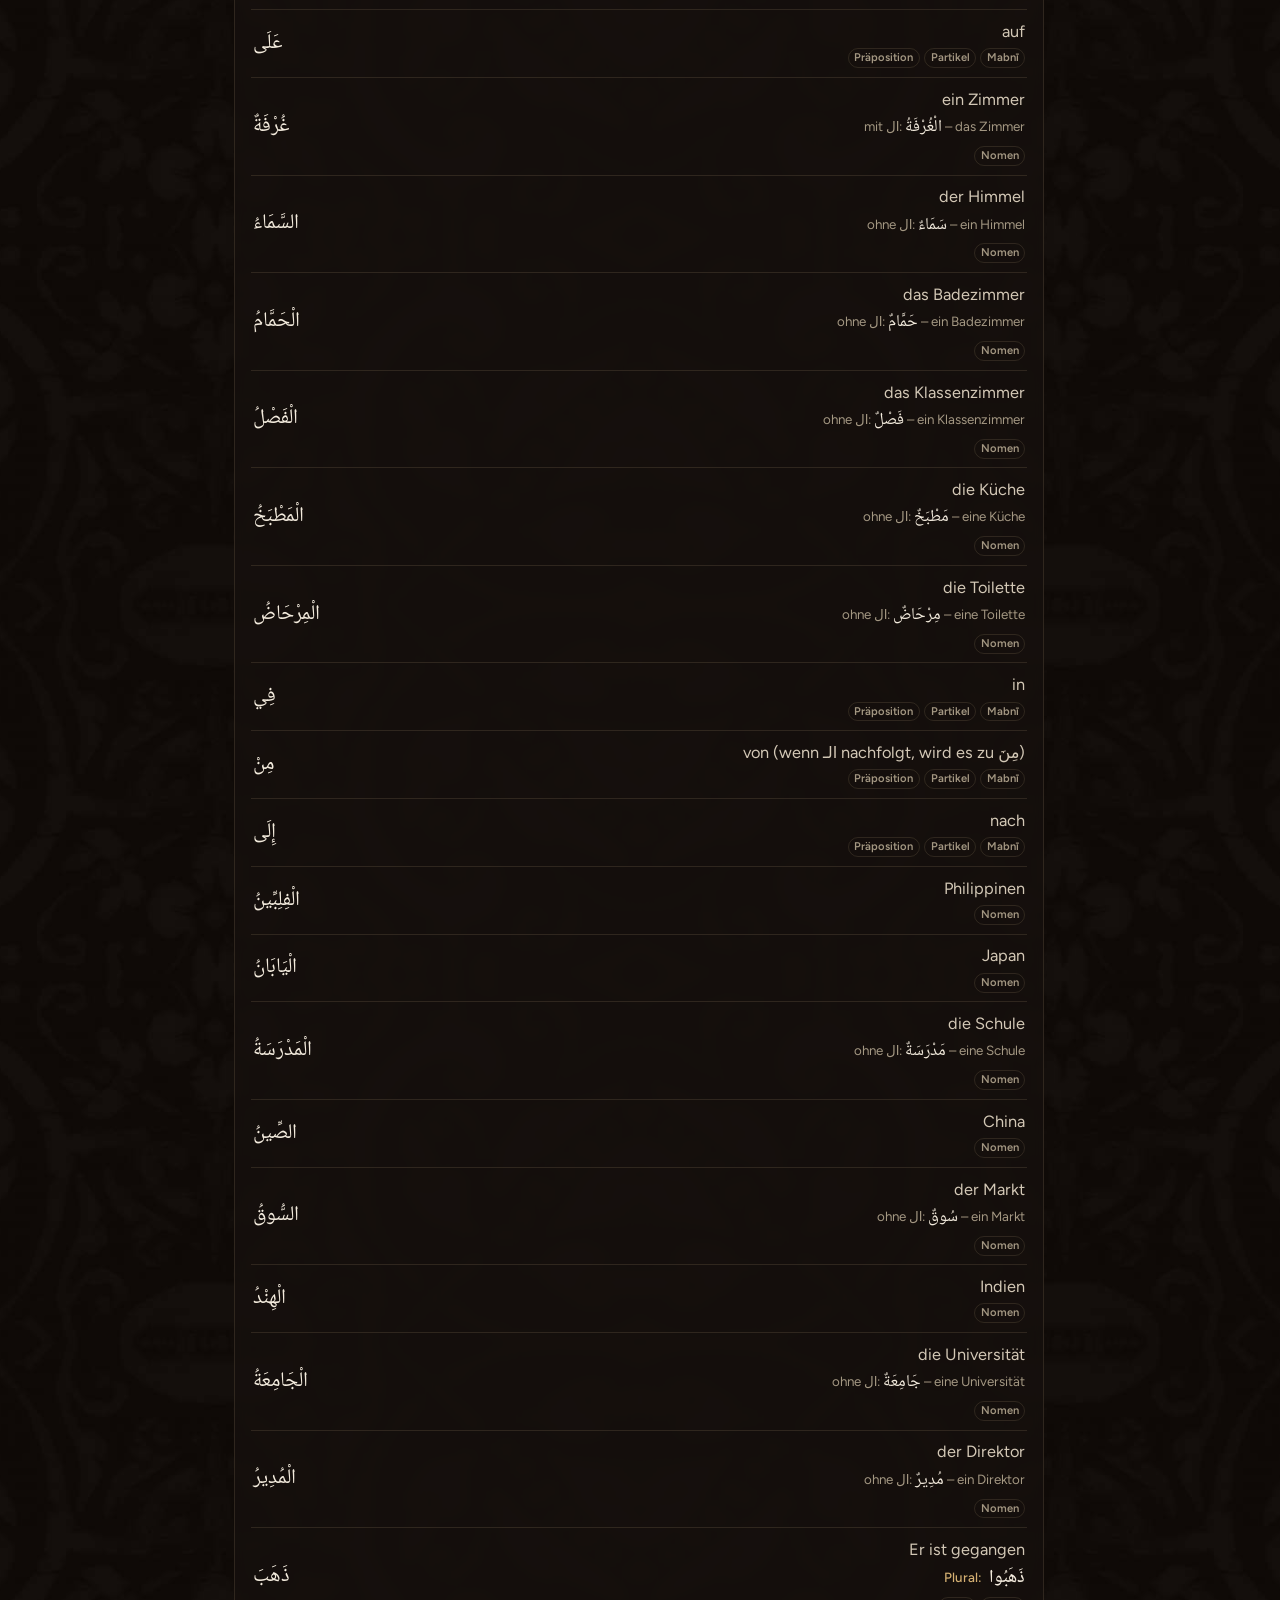
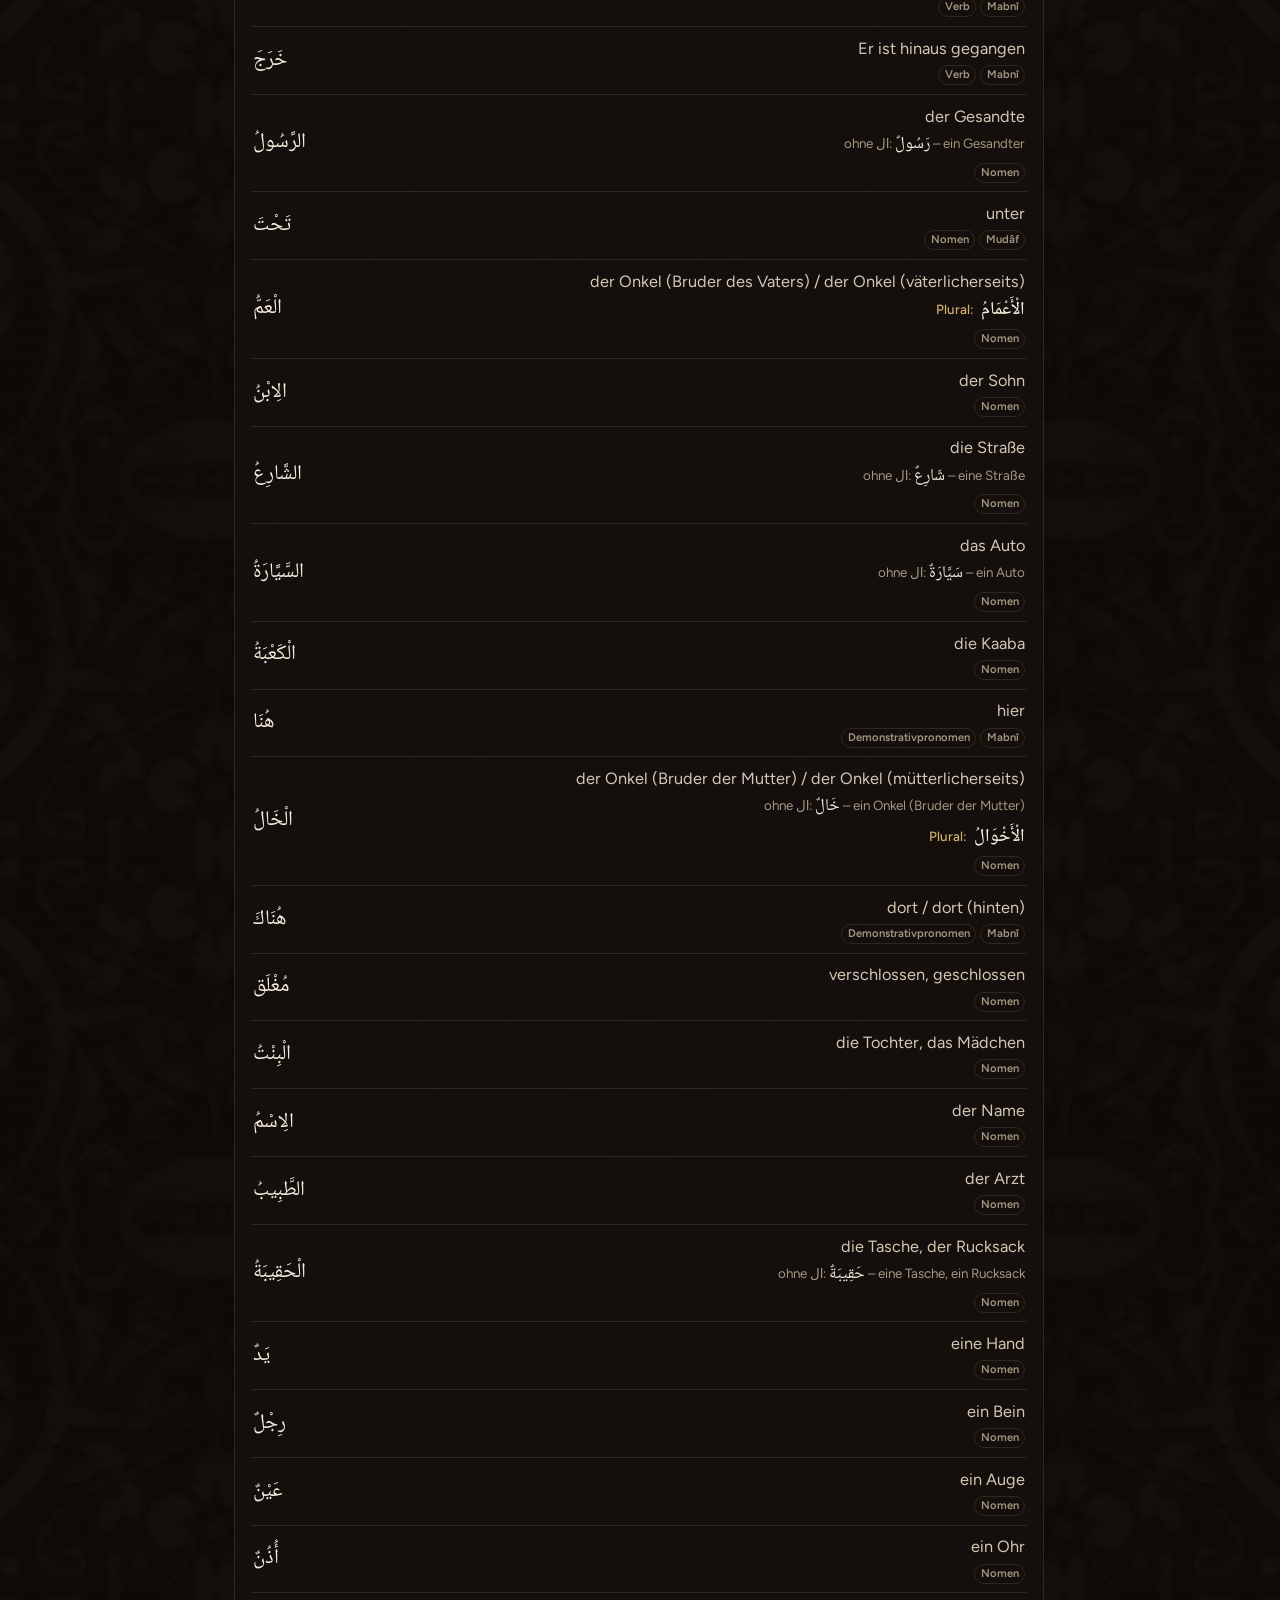
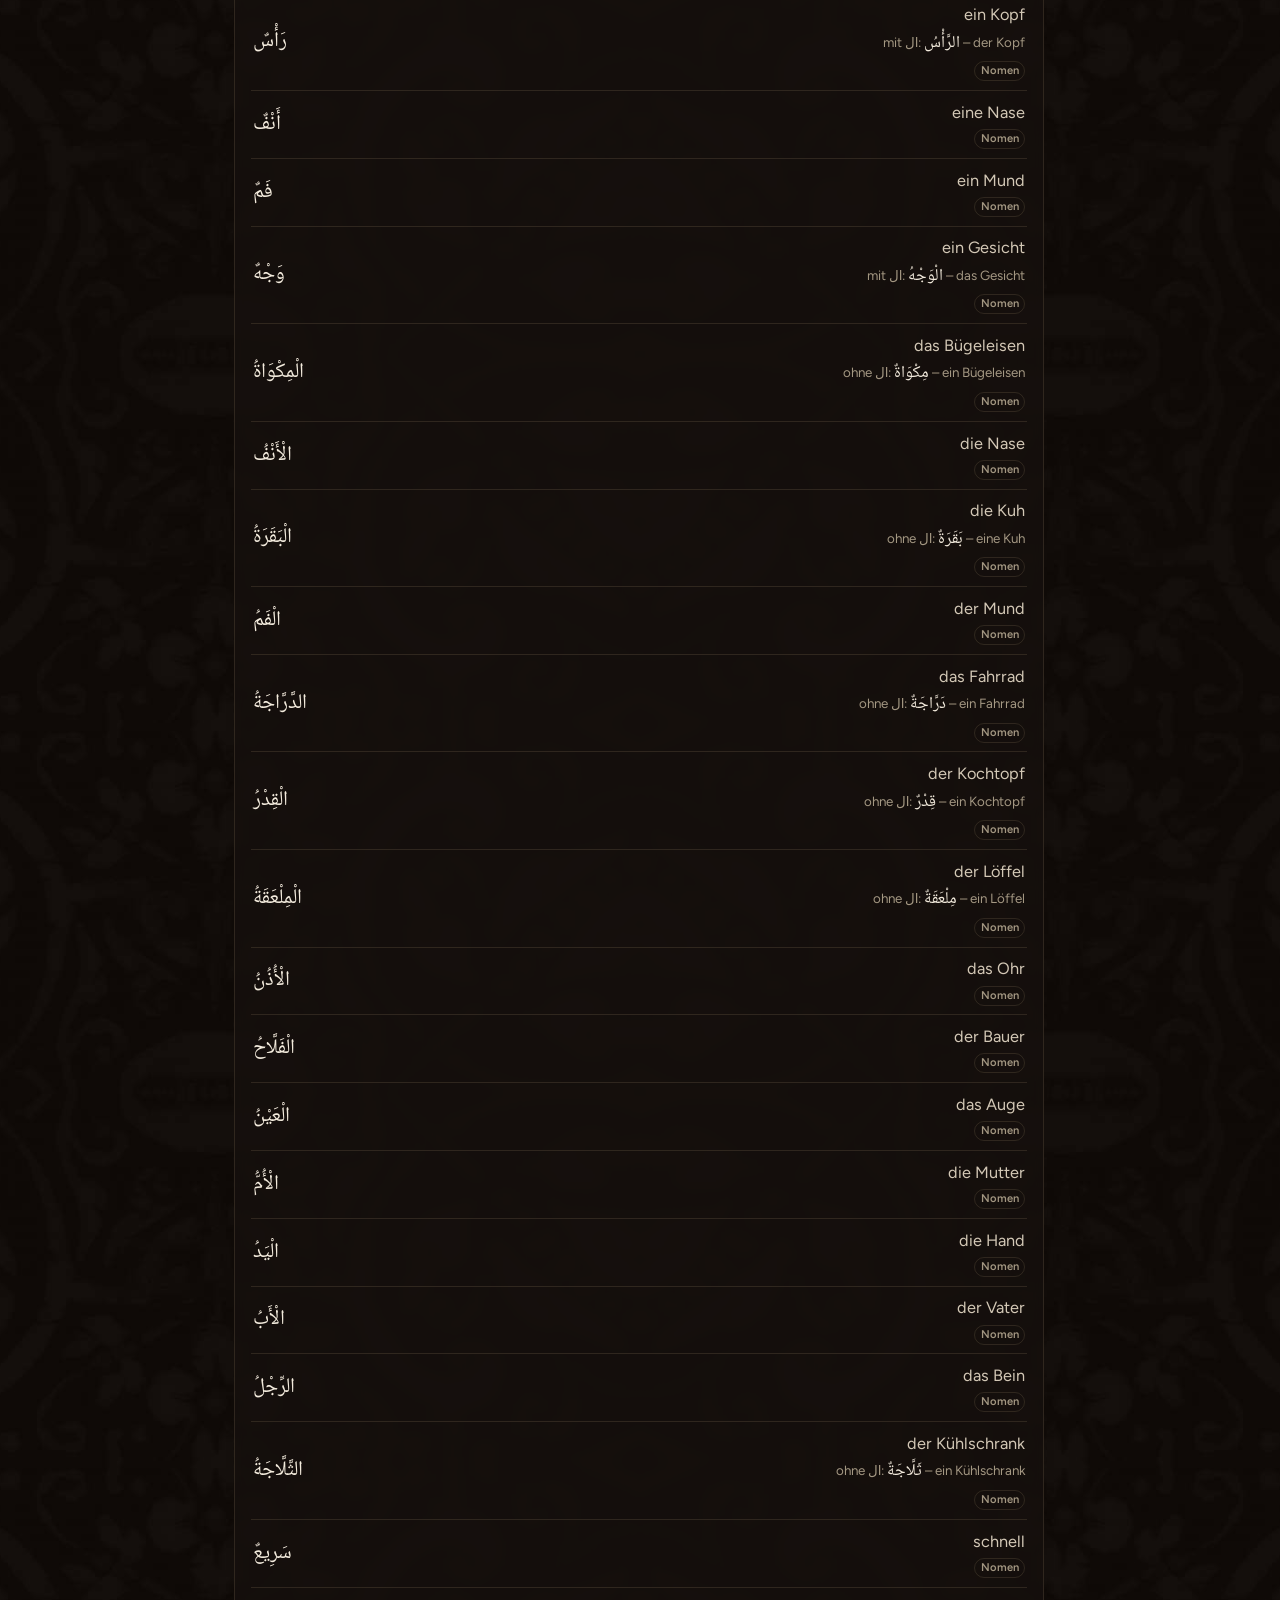
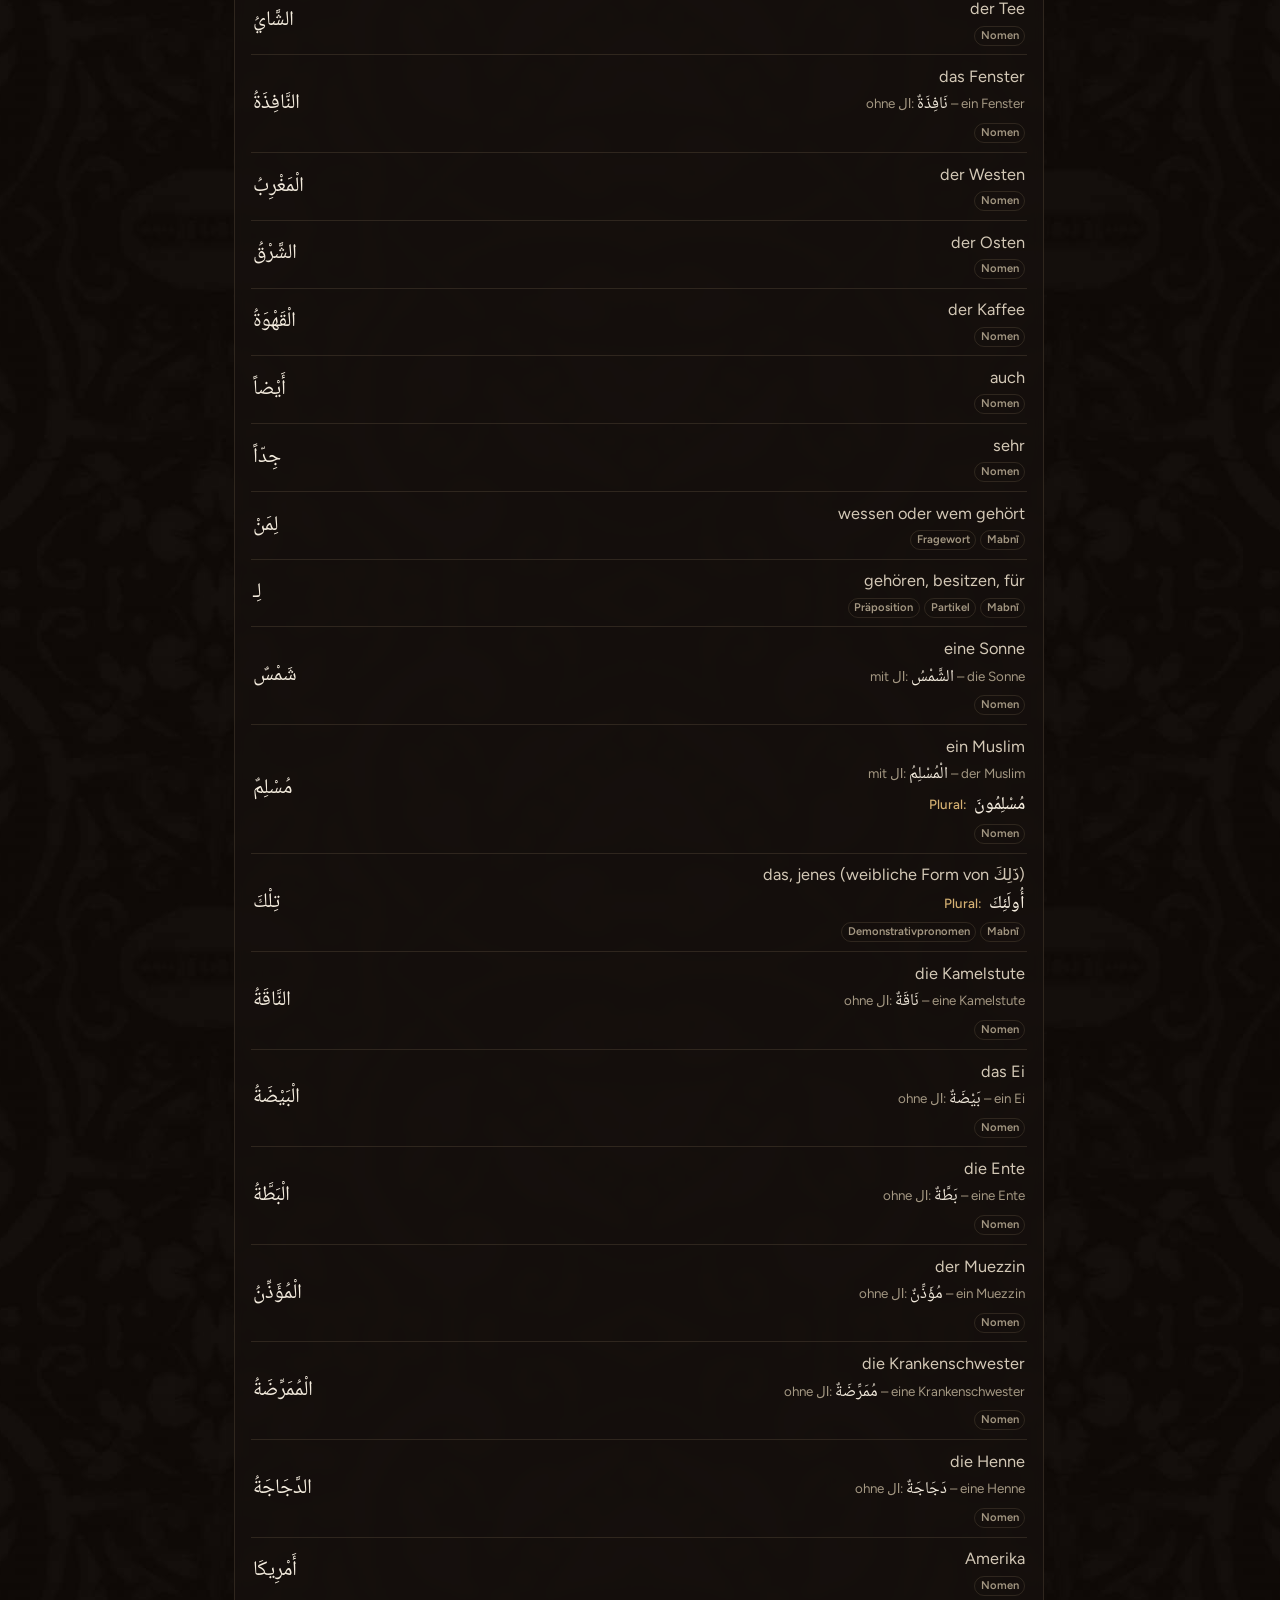
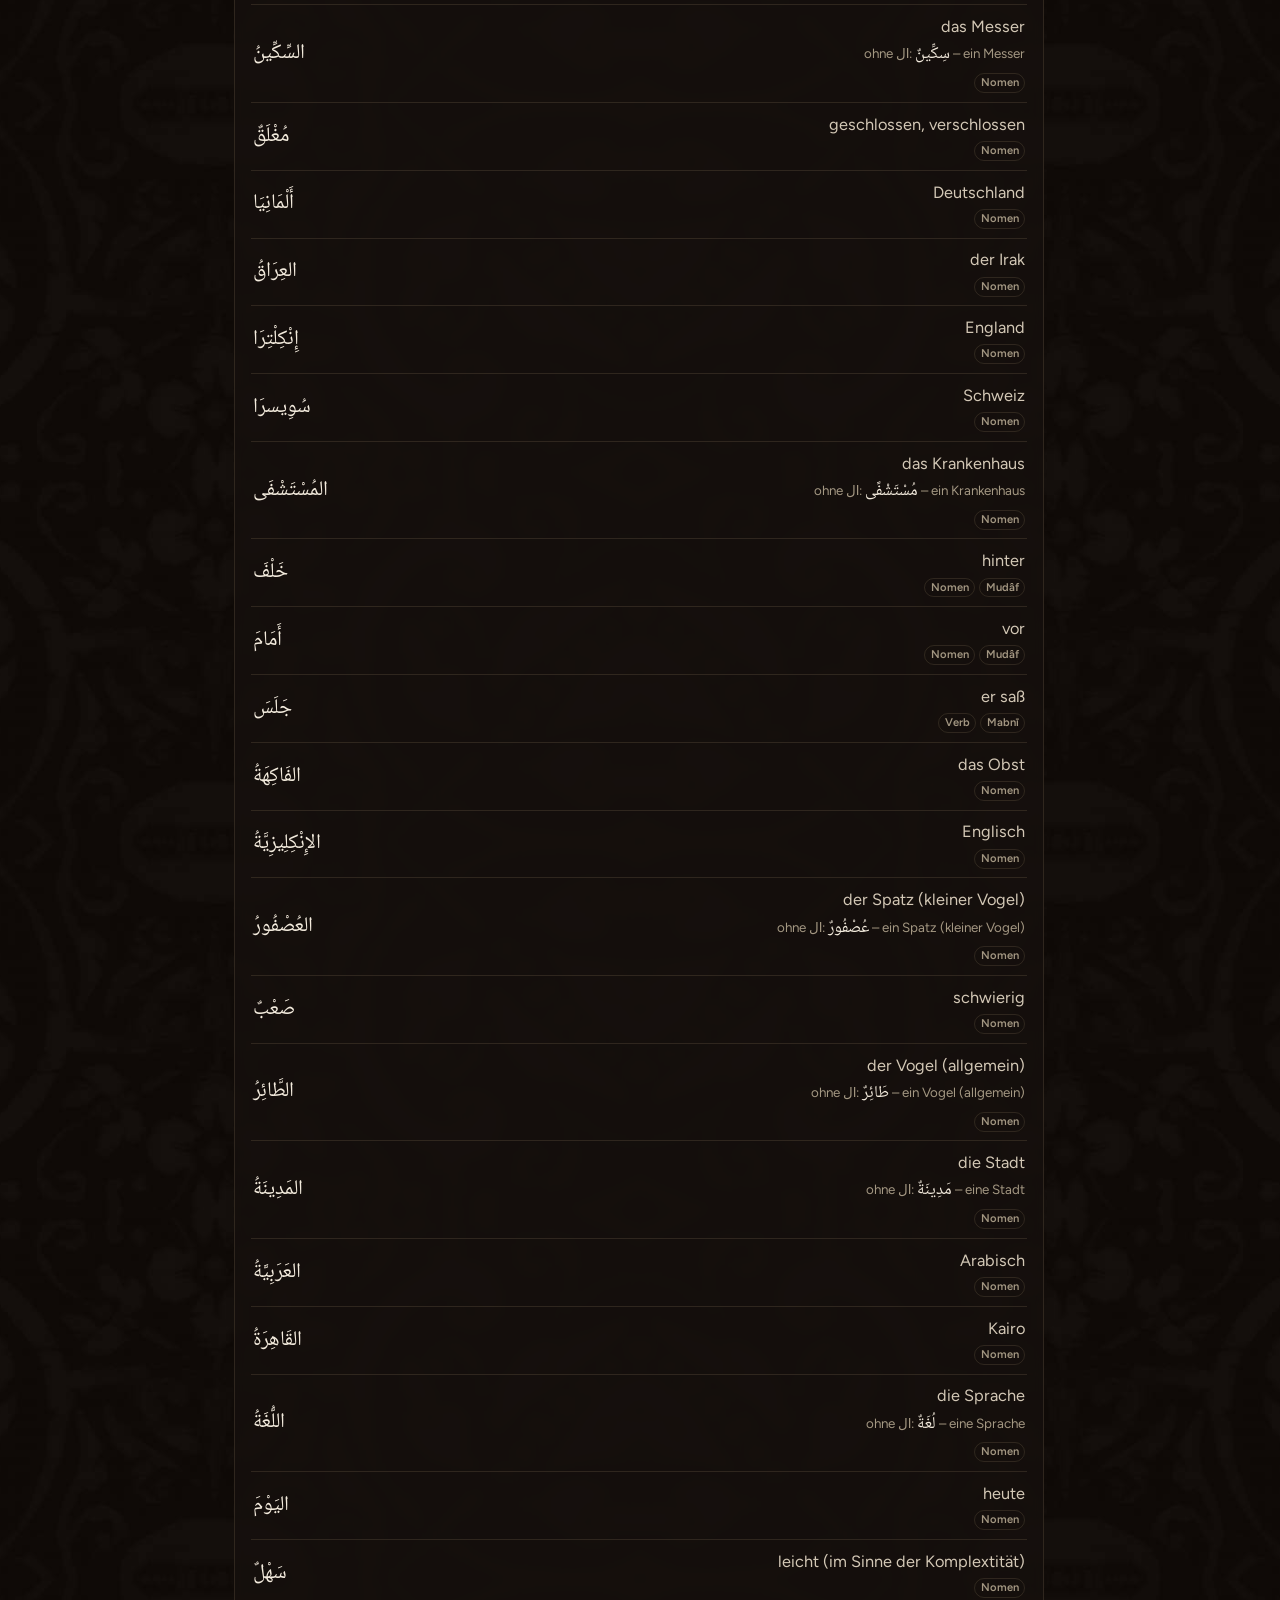
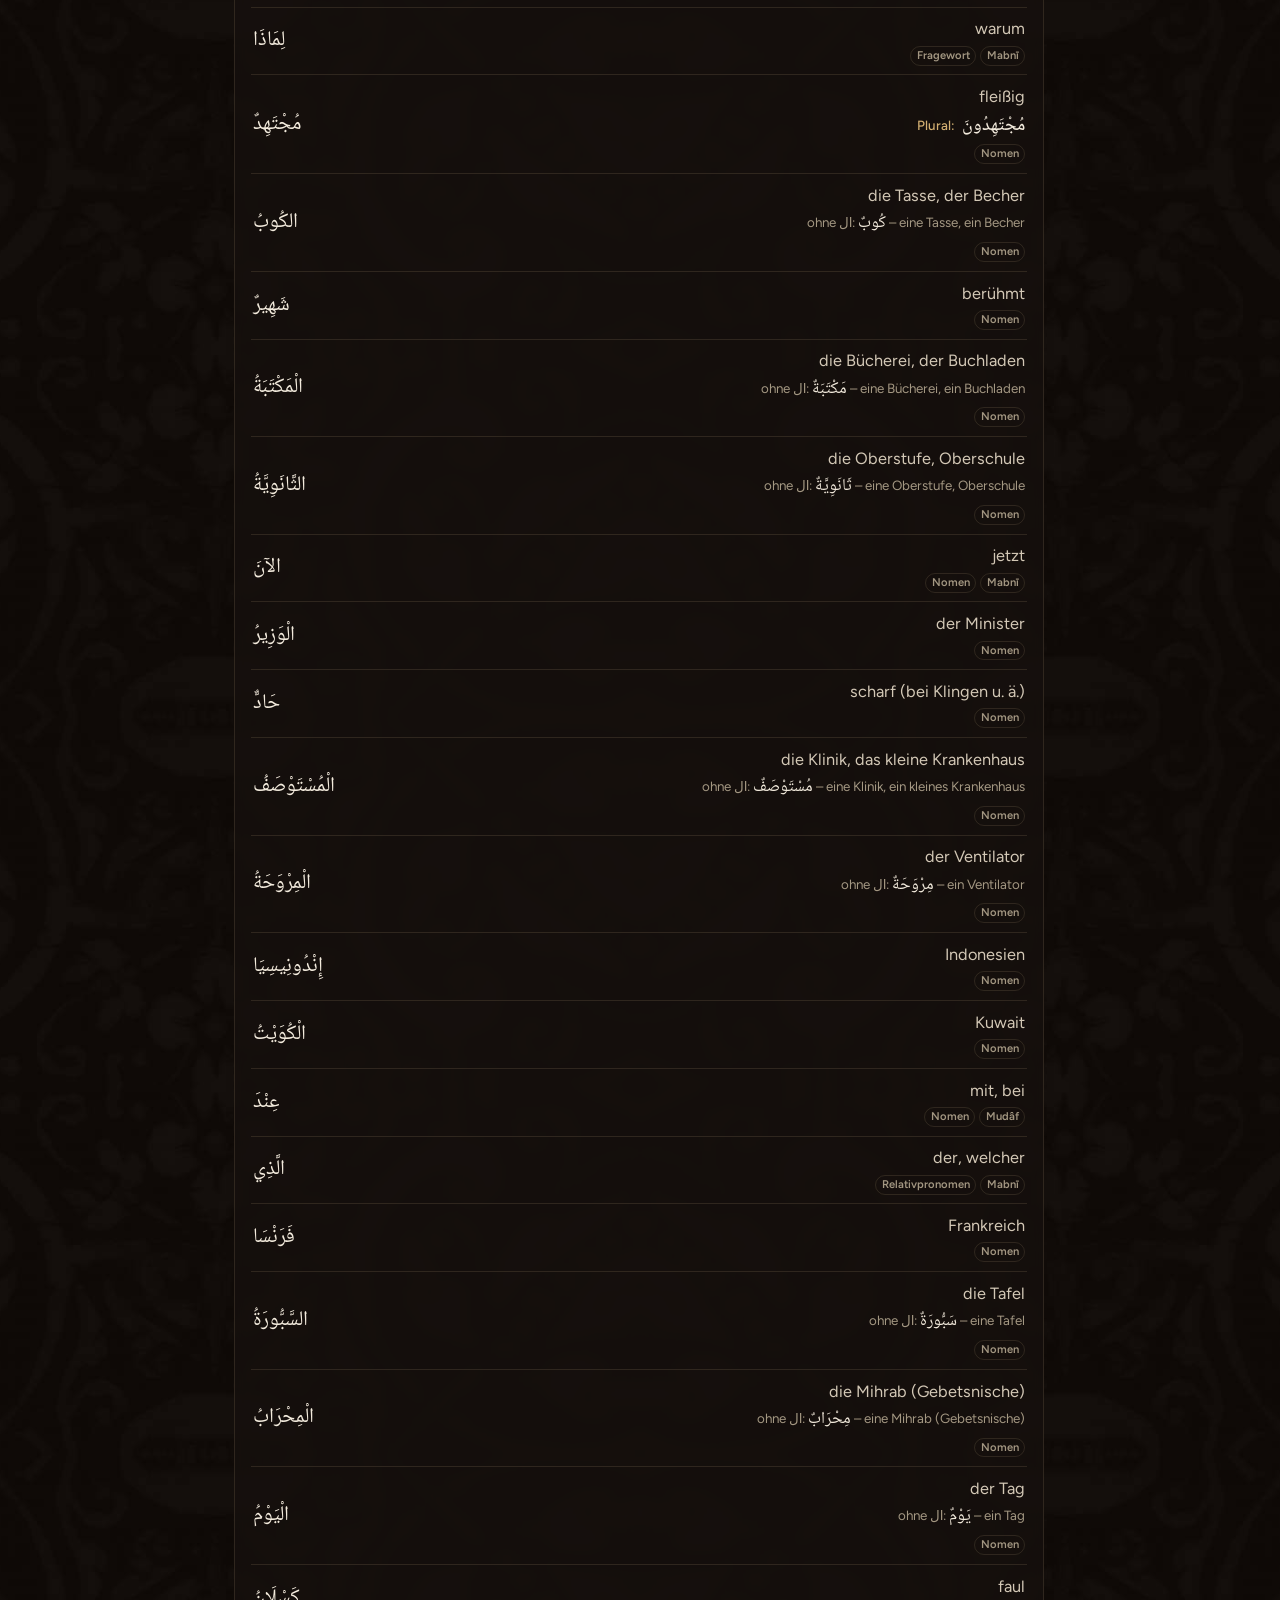
==== commit e30637fd: "Neue Version wird automatisch geladen (kein veralteter Stand mehr) Sobald nach einer Veröffentlichun" ====
--- a/glossar.html
+++ b/glossar.html
@@ -197,6 +197,6 @@
 buildTabs();
 render();
 </script>
-<script src="ui.js?v=9"></script>
+<script src="ui.js?v=10"></script>
 </body>
 </html>
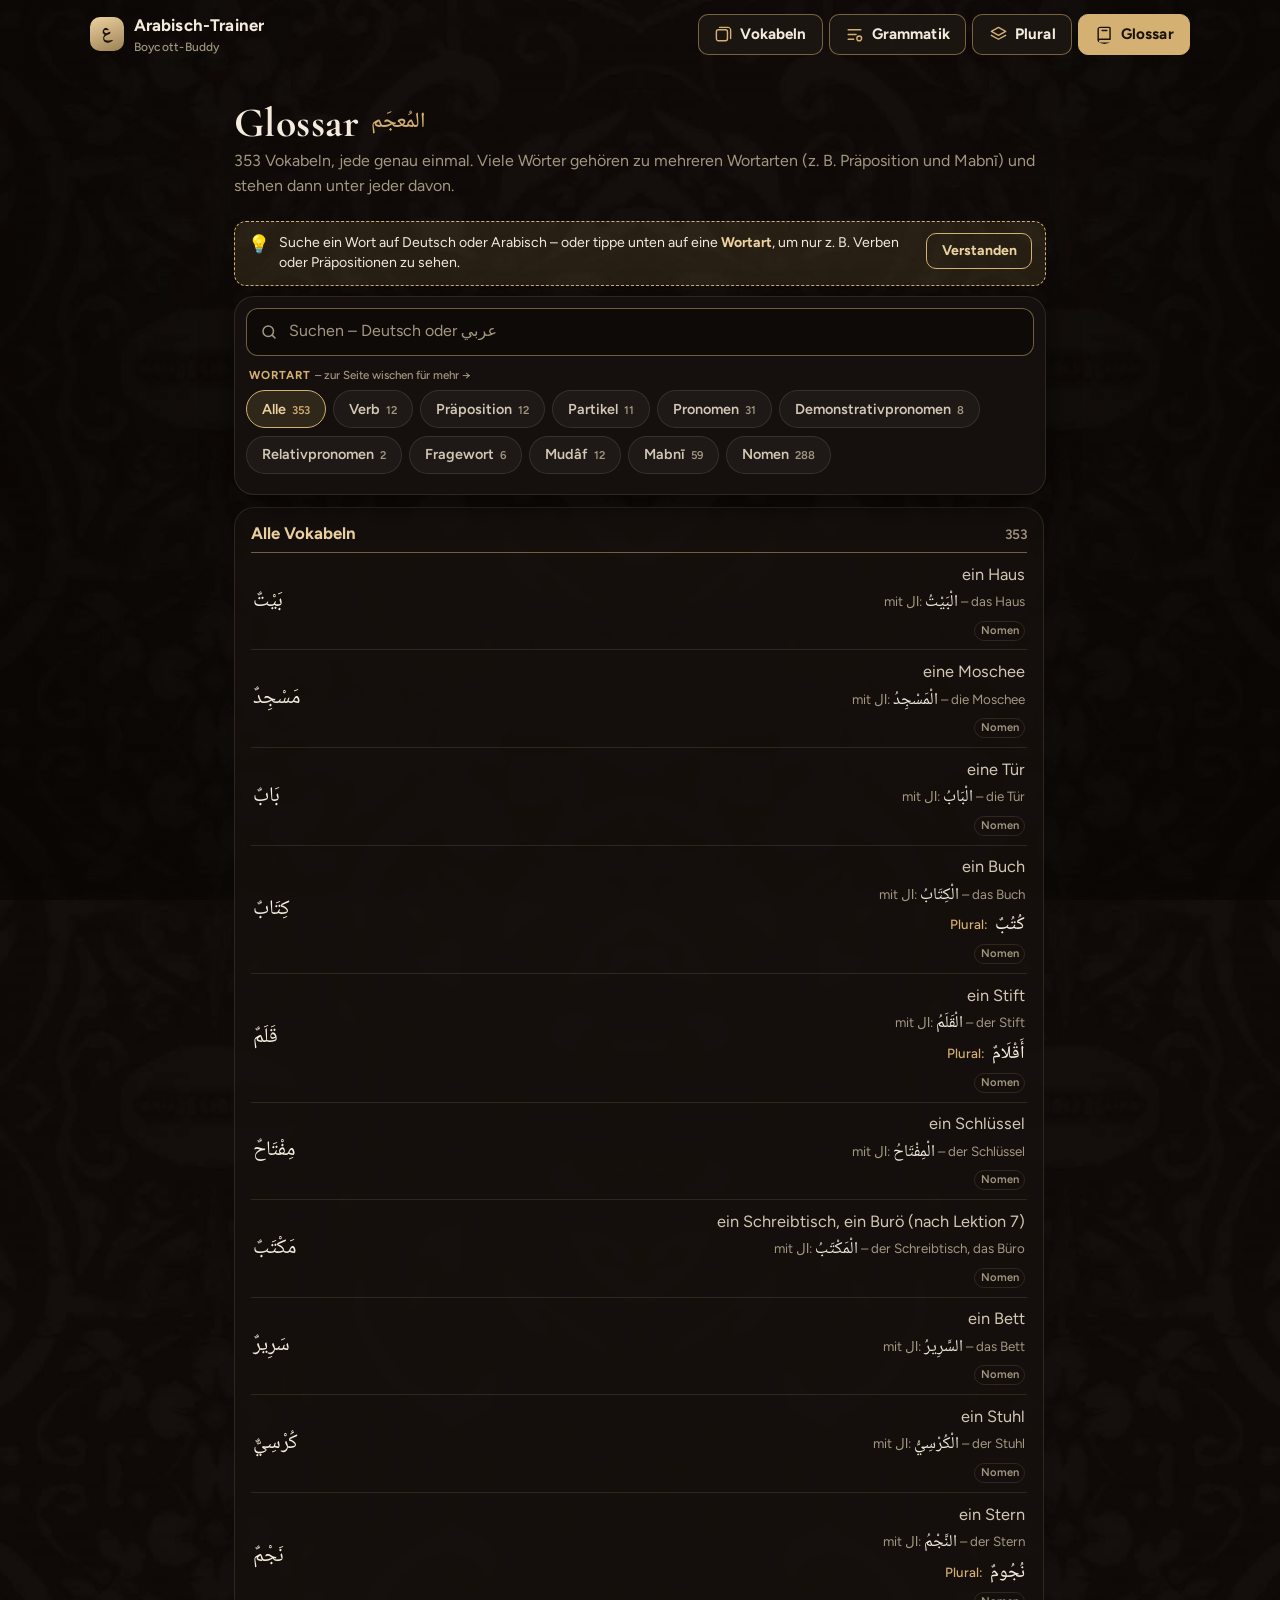
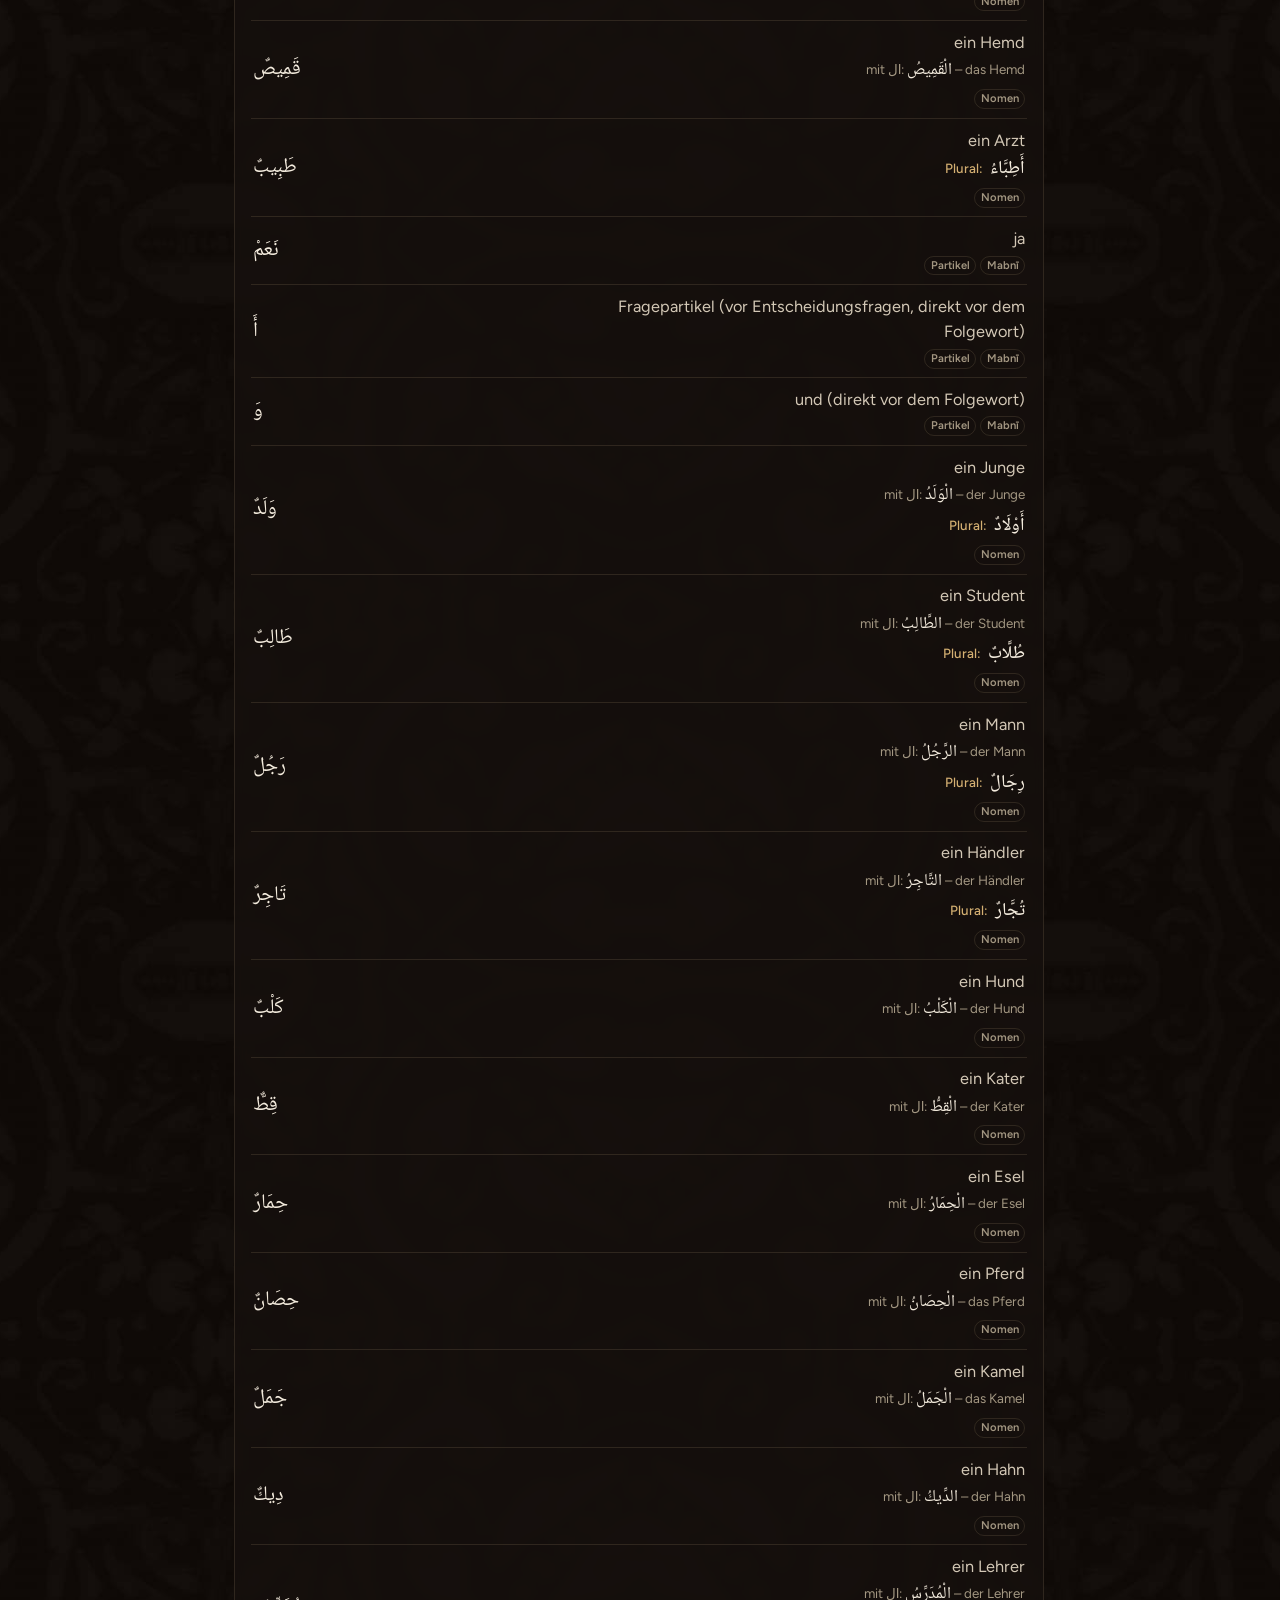
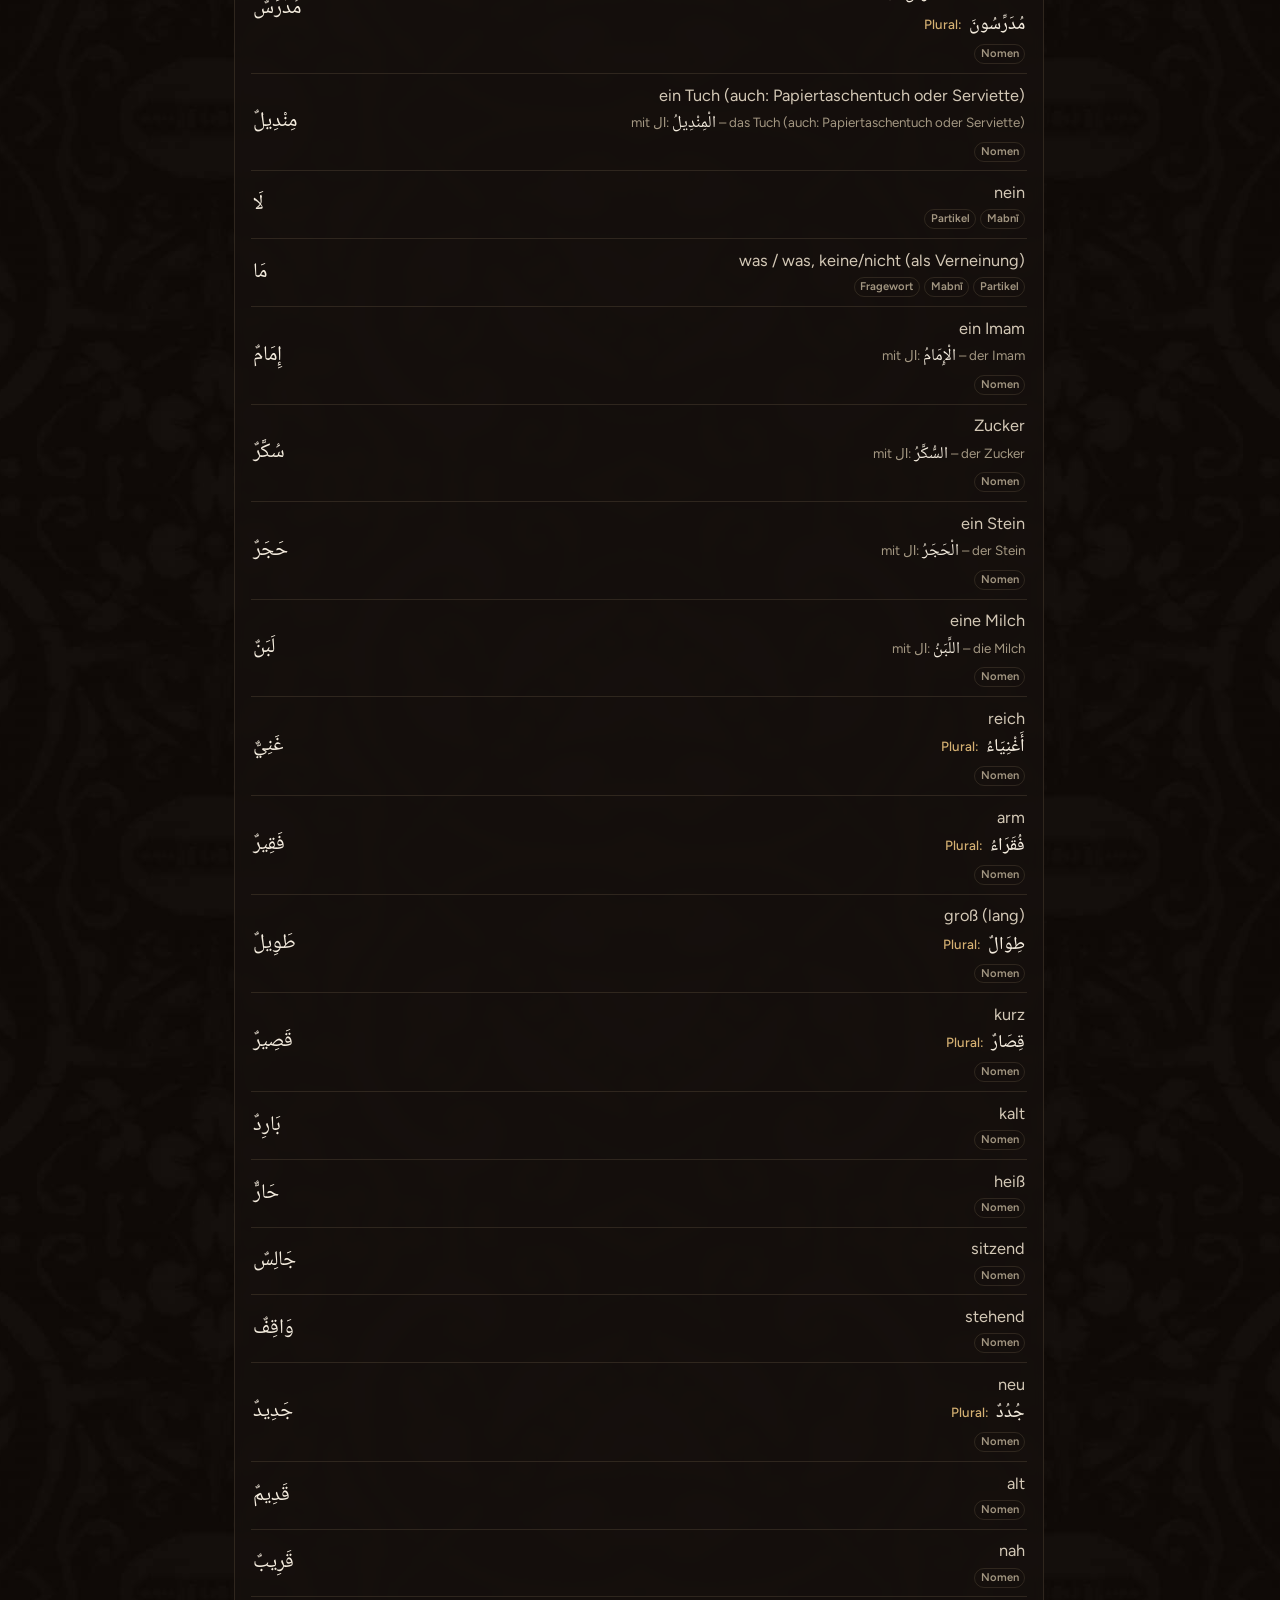
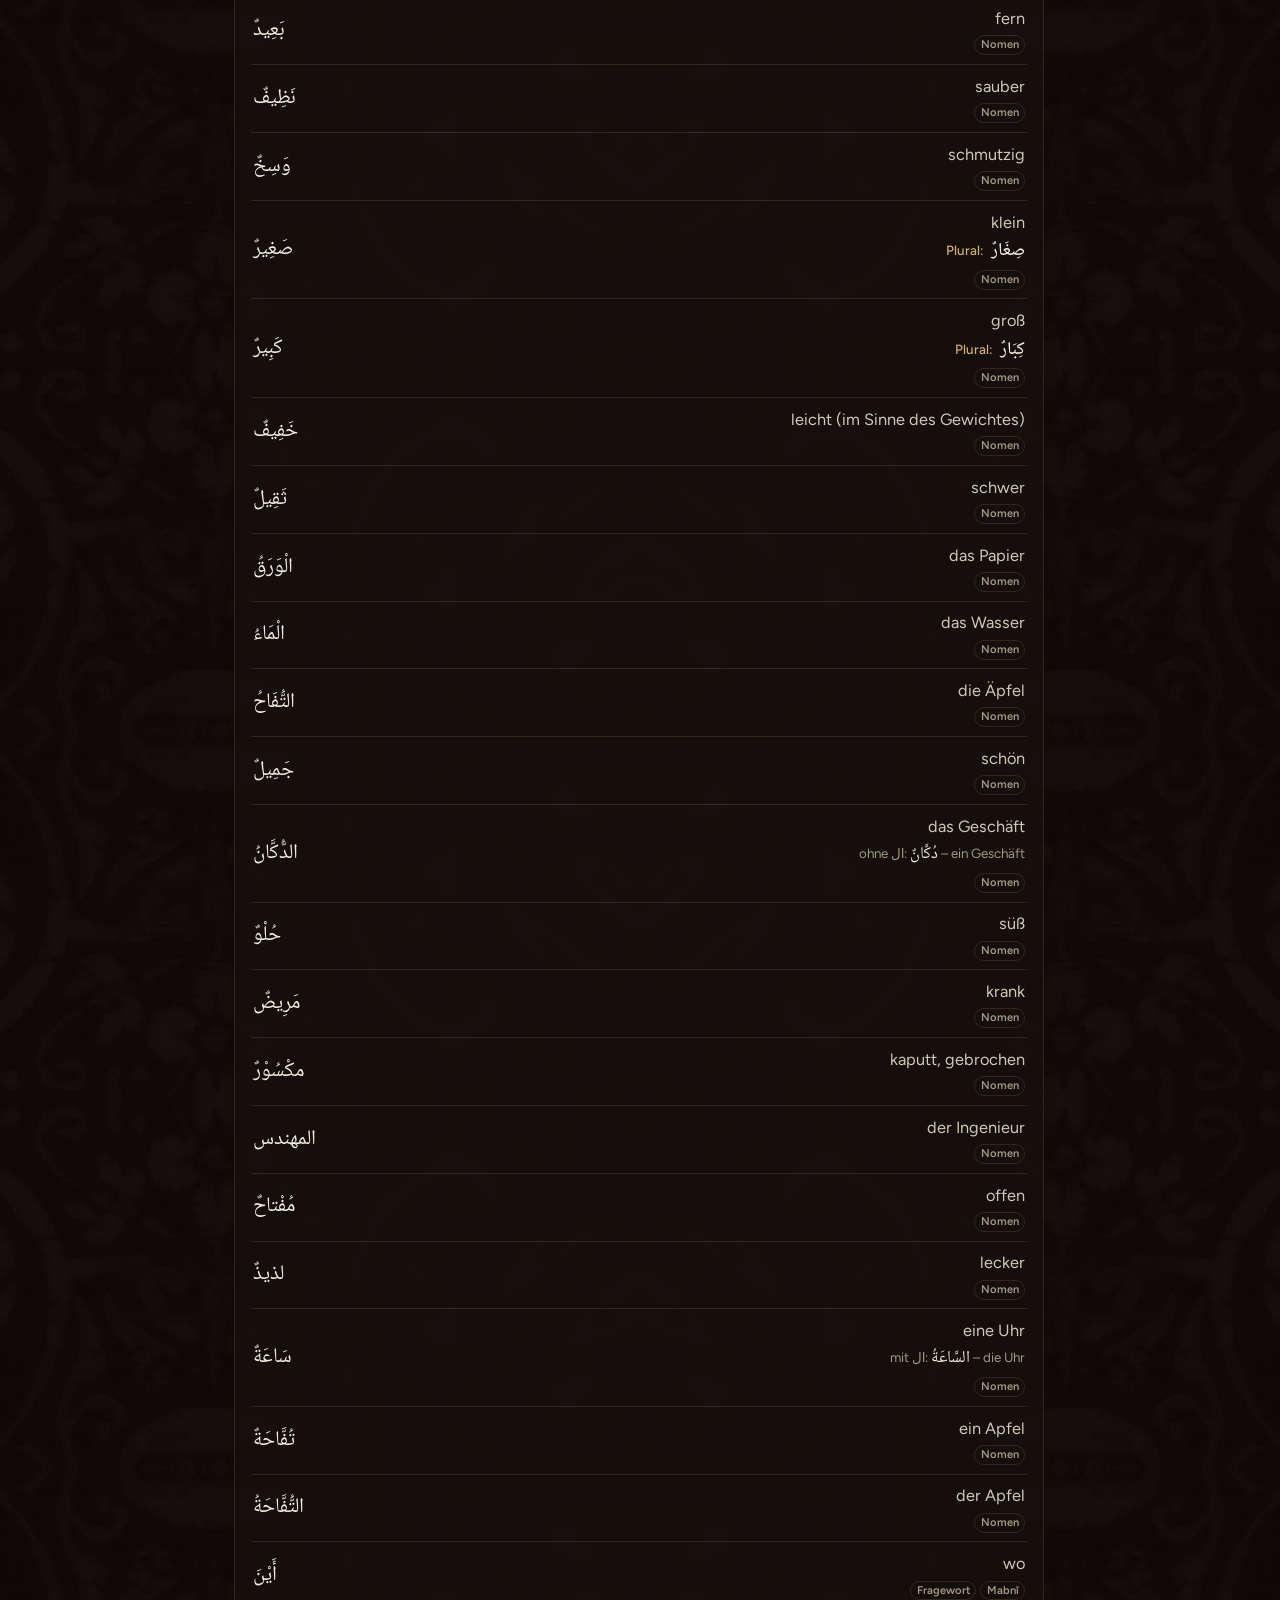
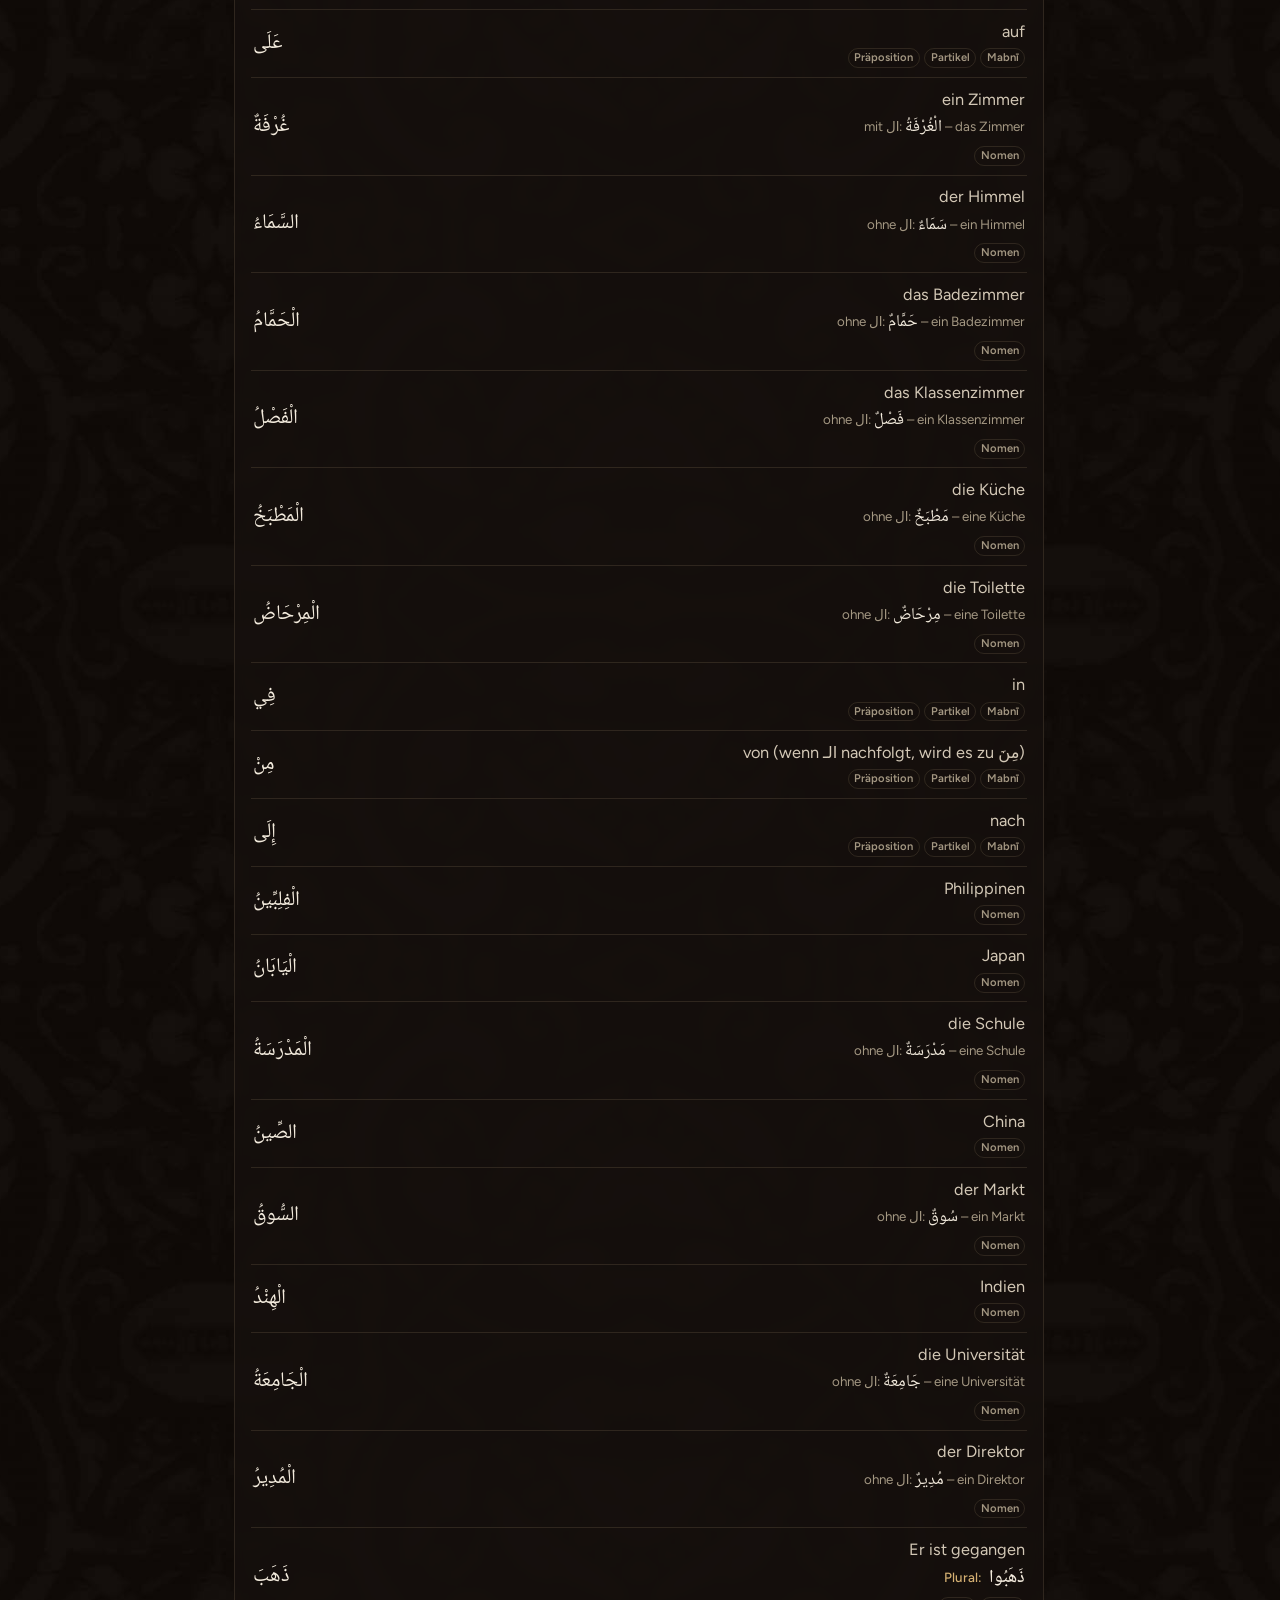
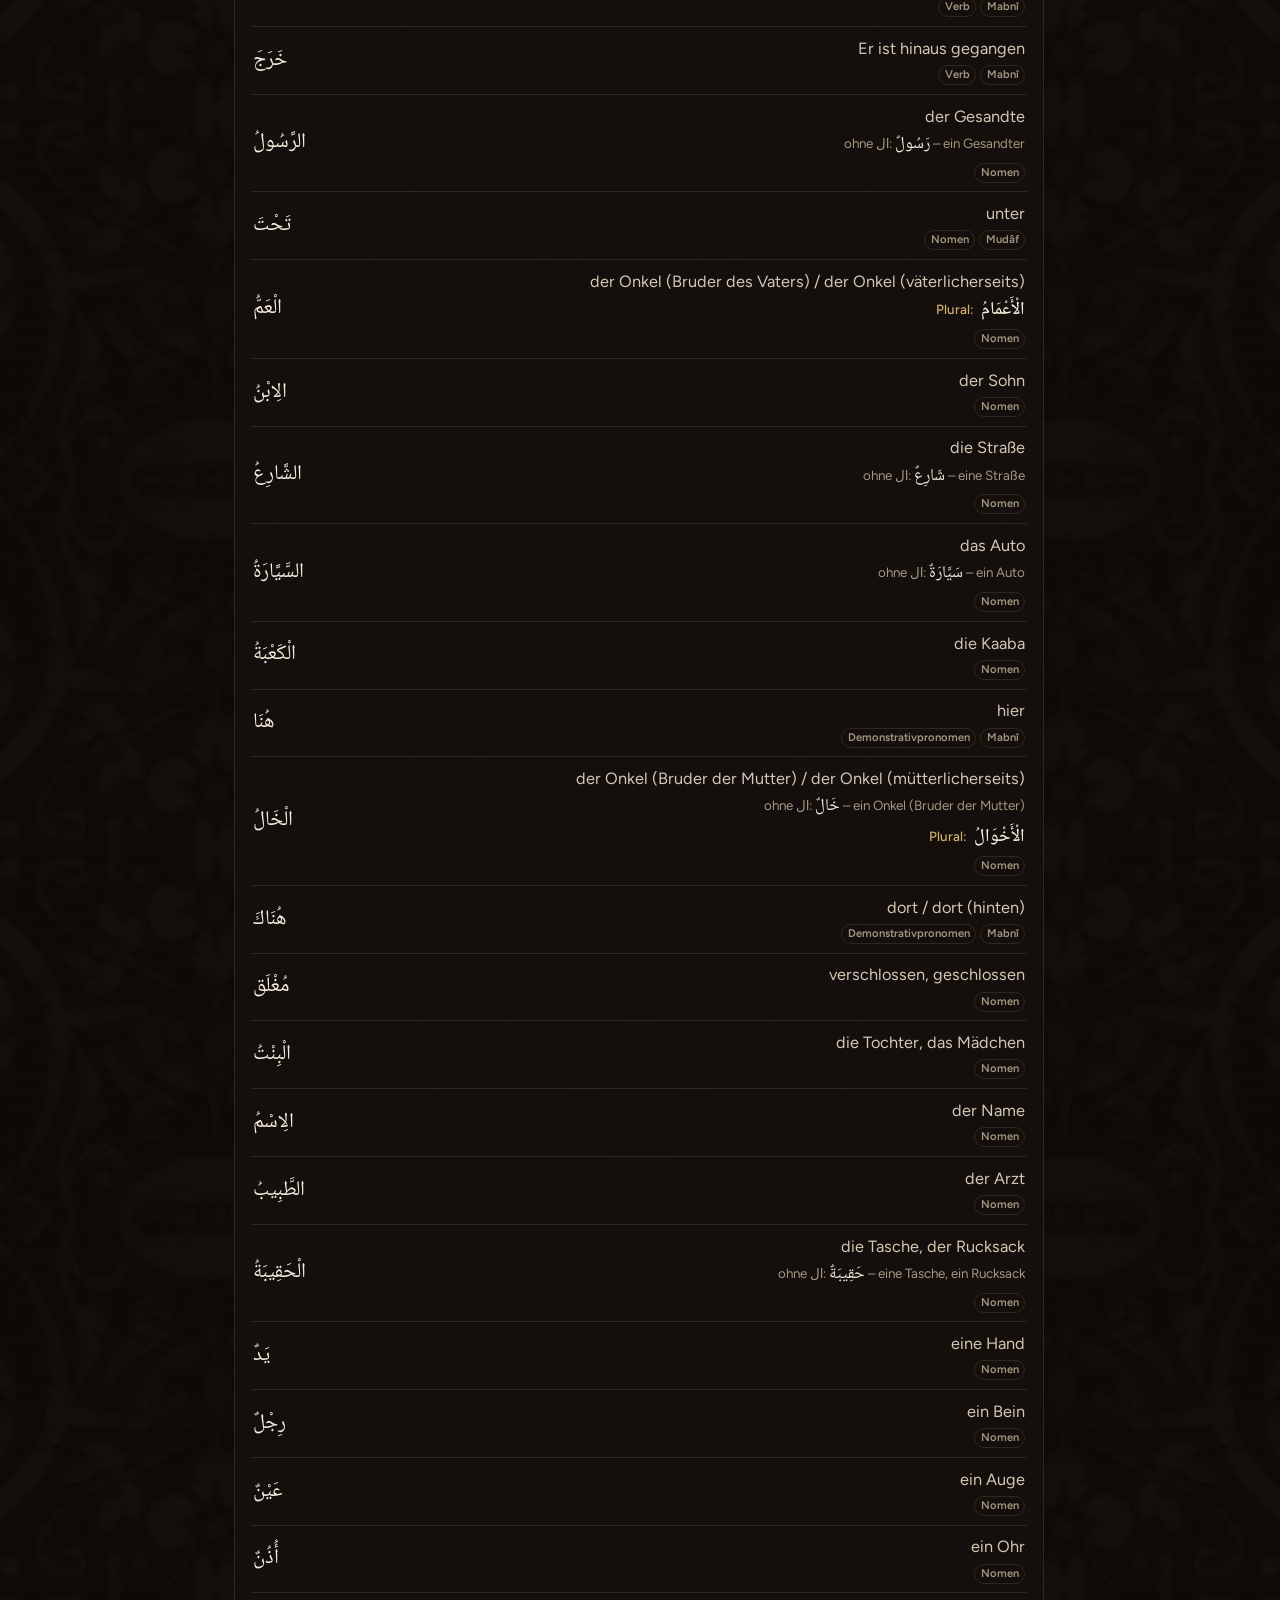
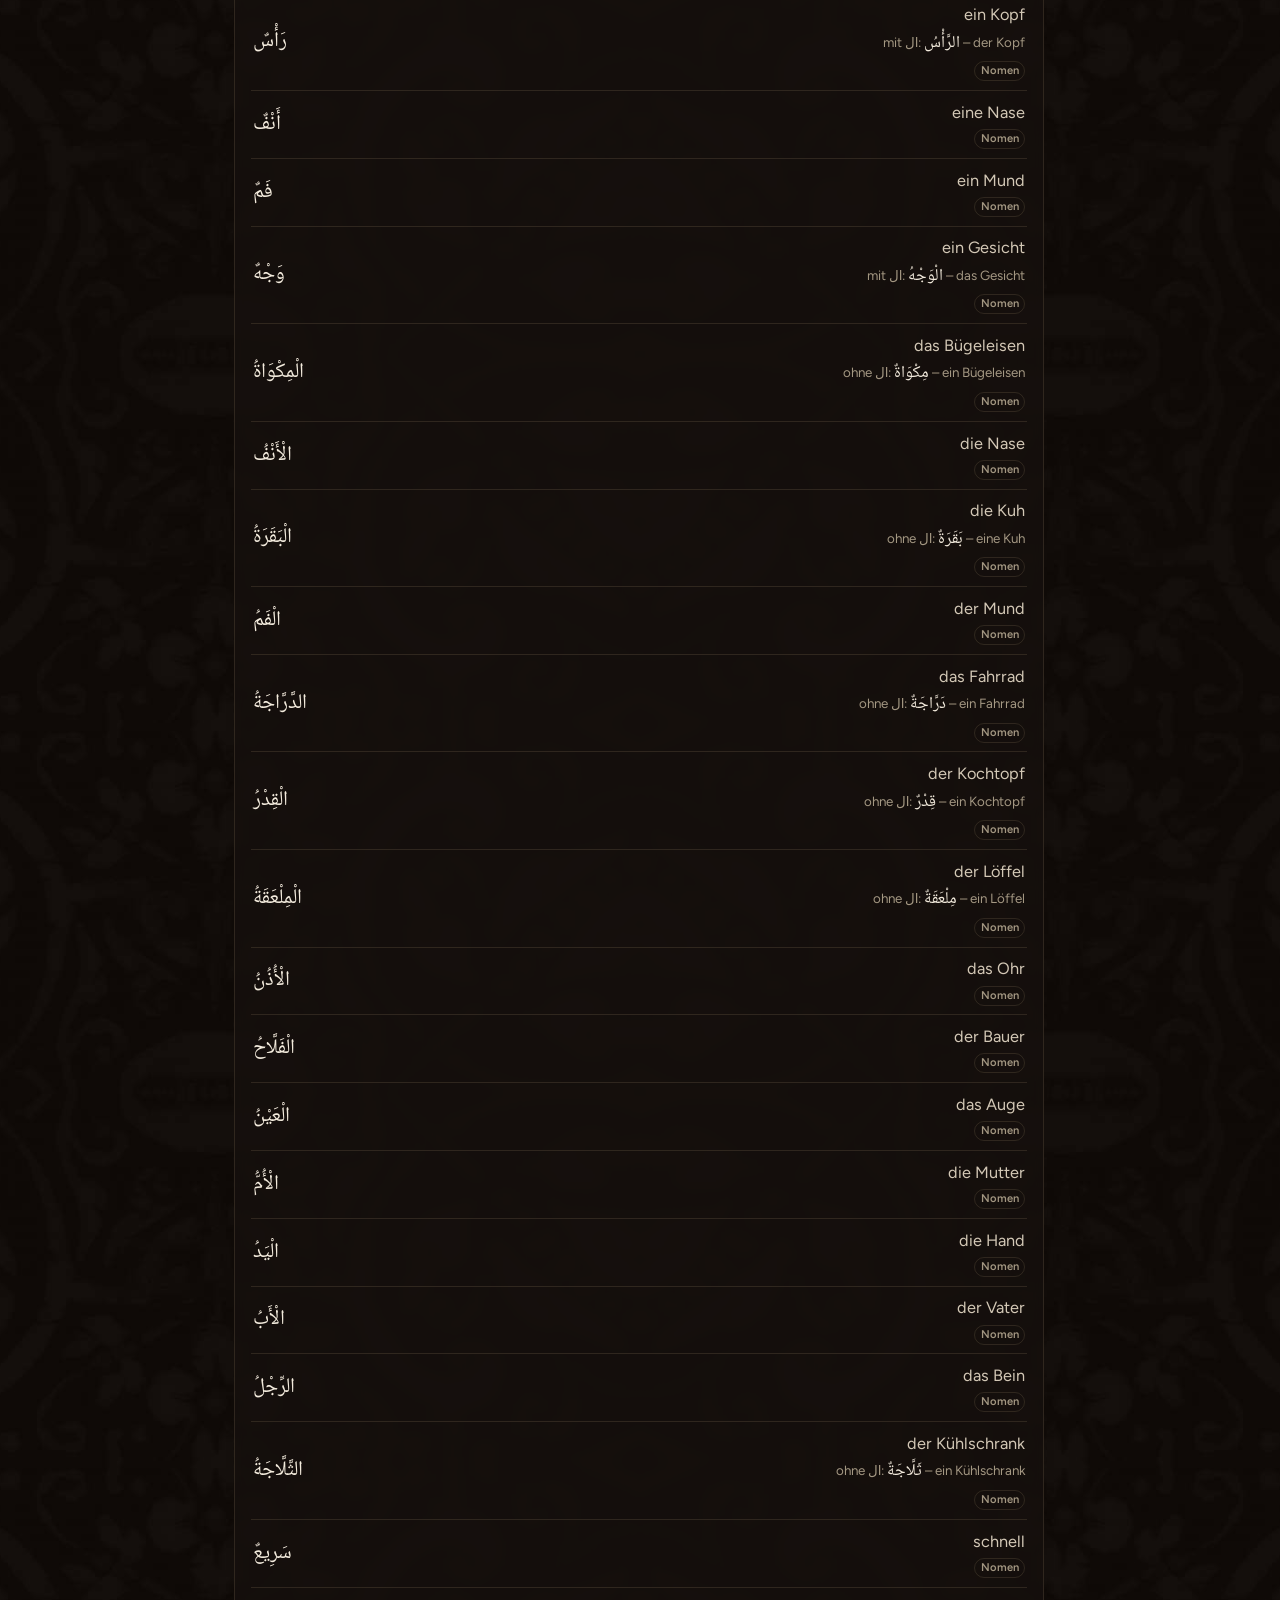
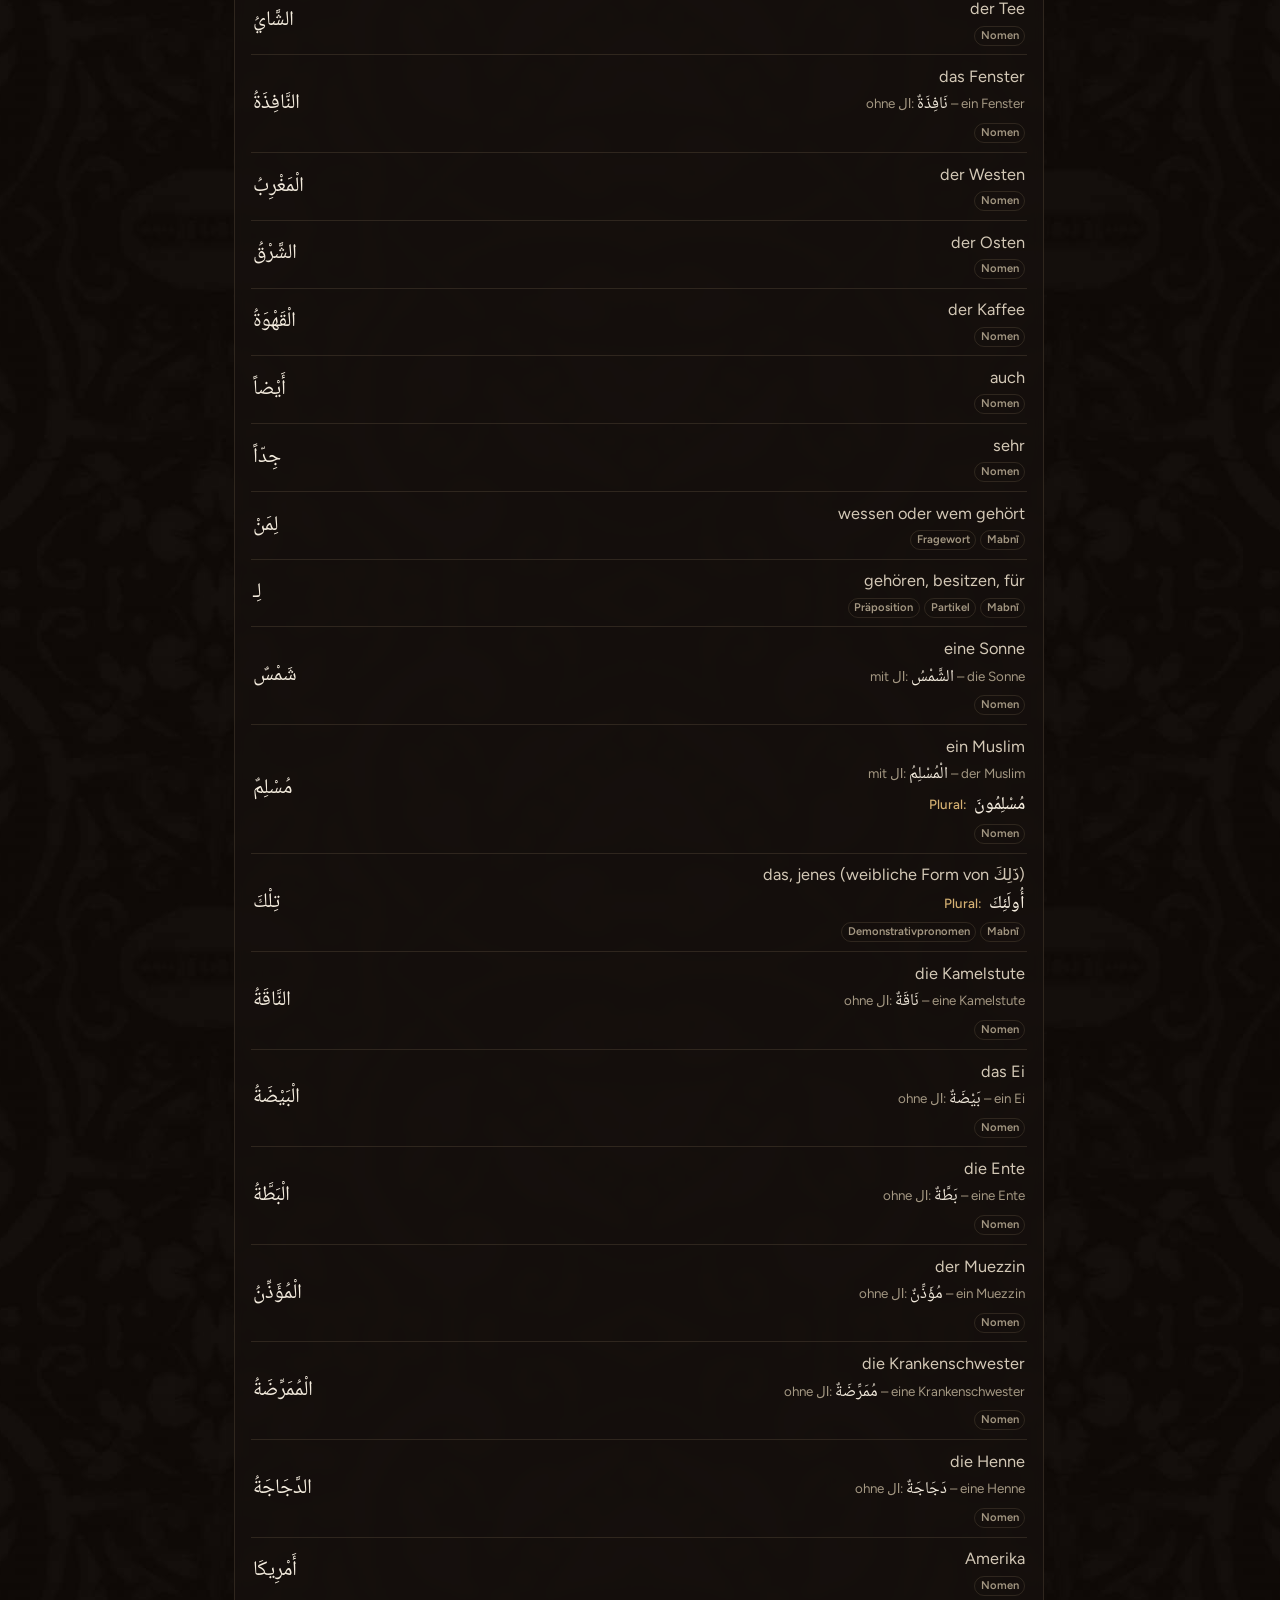
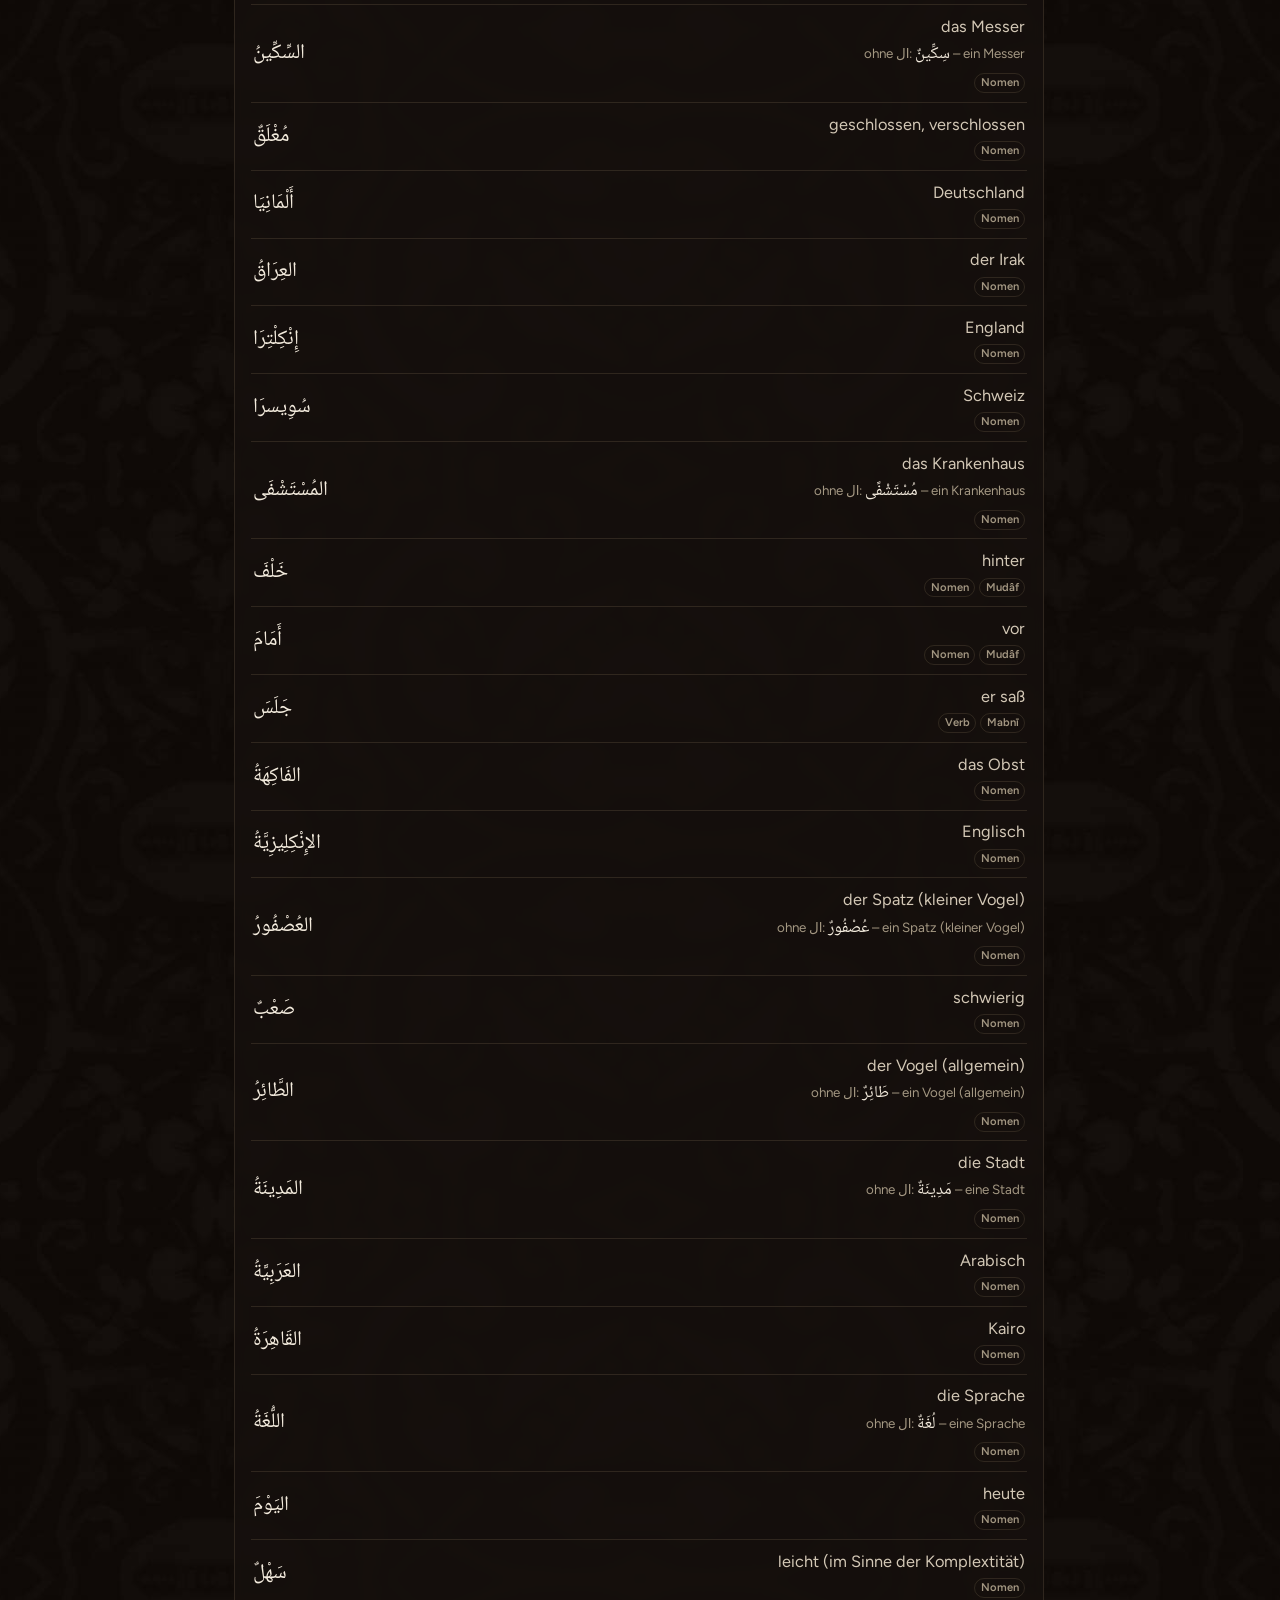
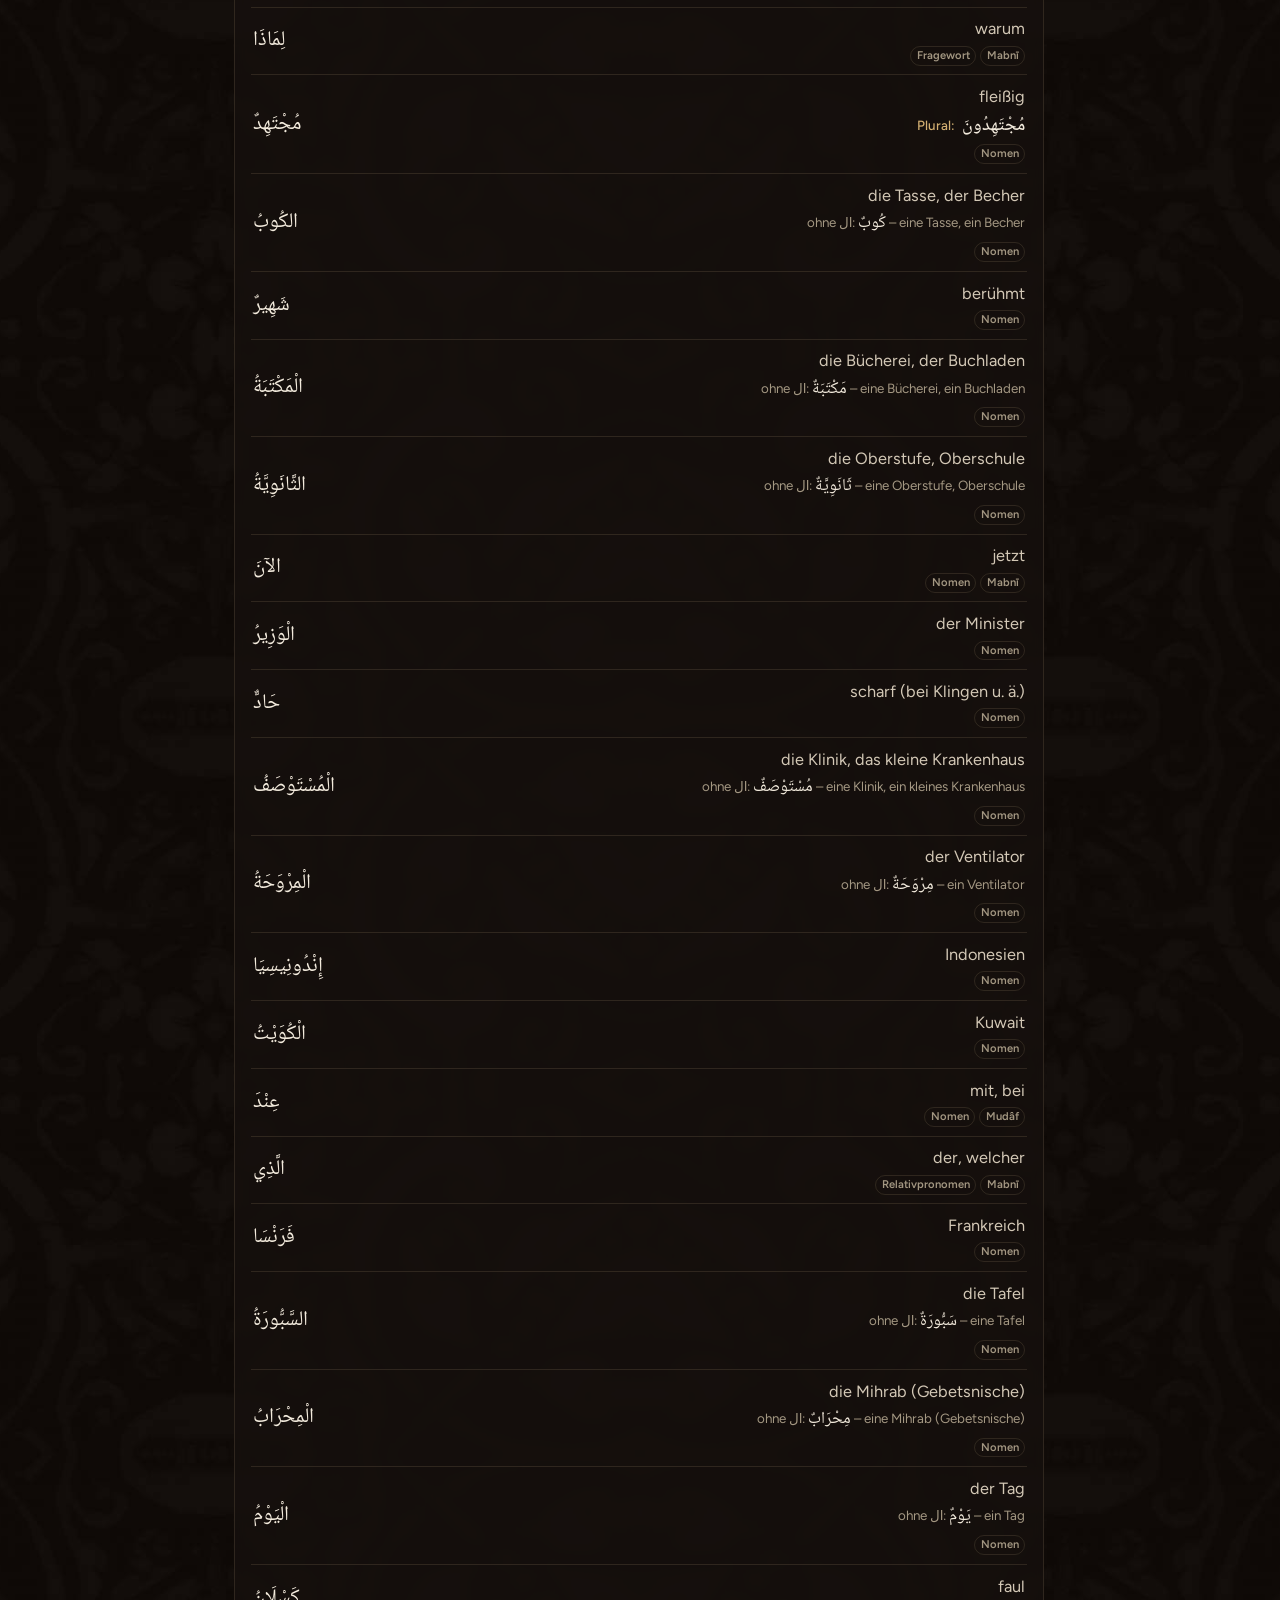
==== commit f0ca3e49: "Glossar: Haraket-Schalter entfernt, immer mit Haraket Die Suche findet arabische Wörter weiterhin au" ====
--- a/glossar.html
+++ b/glossar.html
@@ -15,7 +15,7 @@
 <link rel="preconnect" href="https://fonts.googleapis.com">
 <link rel="preconnect" href="https://fonts.gstatic.com" crossorigin>
 <link href="https://fonts.googleapis.com/css2?family=Cormorant+Garamond:wght@600;700&family=Figtree:wght@400;500;600;700&family=Noto+Naskh+Arabic:wght@400;500;600;700&display=swap" rel="stylesheet">
-<link rel="stylesheet" href="theme.css?v=16">
+<link rel="stylesheet" href="theme.css?v=17">
 <script src="vocab.js"></script>
 </head>
 <body class="bb-trainer page-glossar">
@@ -34,10 +34,6 @@
     <div class="head-row">
       <h1>Glossar</h1>
       <span class="ar-sub">المُعجَم</span>
-      <label class="toggle-pill head-toggle" title="Vokalzeichen (Haraket) anzeigen">
-        <span>Haraket</span>
-        <span class="switch"><input type="checkbox" id="harakat-checkbox" checked><span class="slider"></span></span>
-      </label>
     </div>
     <p class="subtitle" id="glossary-count">Alle Vokabeln nach Wortart</p>
   </header>
@@ -67,8 +63,8 @@
    Schlüssel enthält. Wörter ohne "categories" landen unter "Nicht zugeordnet". */
 const HARAKAT_REGEX = /[ً-ْٖ-ٰٟۖ-ۭ]/g;
 function stripHarakat(text){ return String(text || "").replace(HARAKAT_REGEX, ""); }
-let showHarakat = true;
-function displayArabic(text){ return showHarakat ? text : stripHarakat(text); }
+/* Im Glossar immer mit Haraket (kein Schalter). stripHarakat bleibt für die Suche. */
+function displayArabic(text){ return text; }
 function pluralHtml(w){
   if(!w || !w.plural) return "";
   /* Plurale, die nicht im Buch stehen (Ergänzungen, v. a. Lektion 1–11), deutlich markieren */
@@ -184,10 +180,6 @@
   glossaryQuery = glossaryNorm(glossarySearch.value);
   render();
 });
-document.getElementById("harakat-checkbox").addEventListener("change", e => {
-  showHarakat = e.target.checked;
-  render();
-});
 
 const total = allVocabWords().length;
 document.getElementById("glossary-count").textContent = `${total} Vokabeln, jede genau einmal. Viele Wörter gehören zu mehreren Wortarten (z. B. Präposition und Mabnī) und stehen dann unter jeder davon.`;
--- a/theme.css
+++ b/theme.css
@@ -852,7 +852,6 @@
 }
 .glossary-tools .glossary-search { margin-bottom: 0.5rem; }
 .glossary-tools .chip-scroll { margin: 0 -0.6rem; padding: 2px 0.6rem; scroll-padding: 0 0.6rem; }
-.page-glossar header .head-row { padding-right: 8.2rem; }
 header .head-row .head-toggle { position: absolute; right: 0; top: 50%; transform: translateY(-50%); }
 .chip-count { font-size: 0.78em; font-weight: 600; color: var(--text-dim); margin-left: 0.15rem; }
 .lesson-pill.active .chip-count { color: var(--gold); }
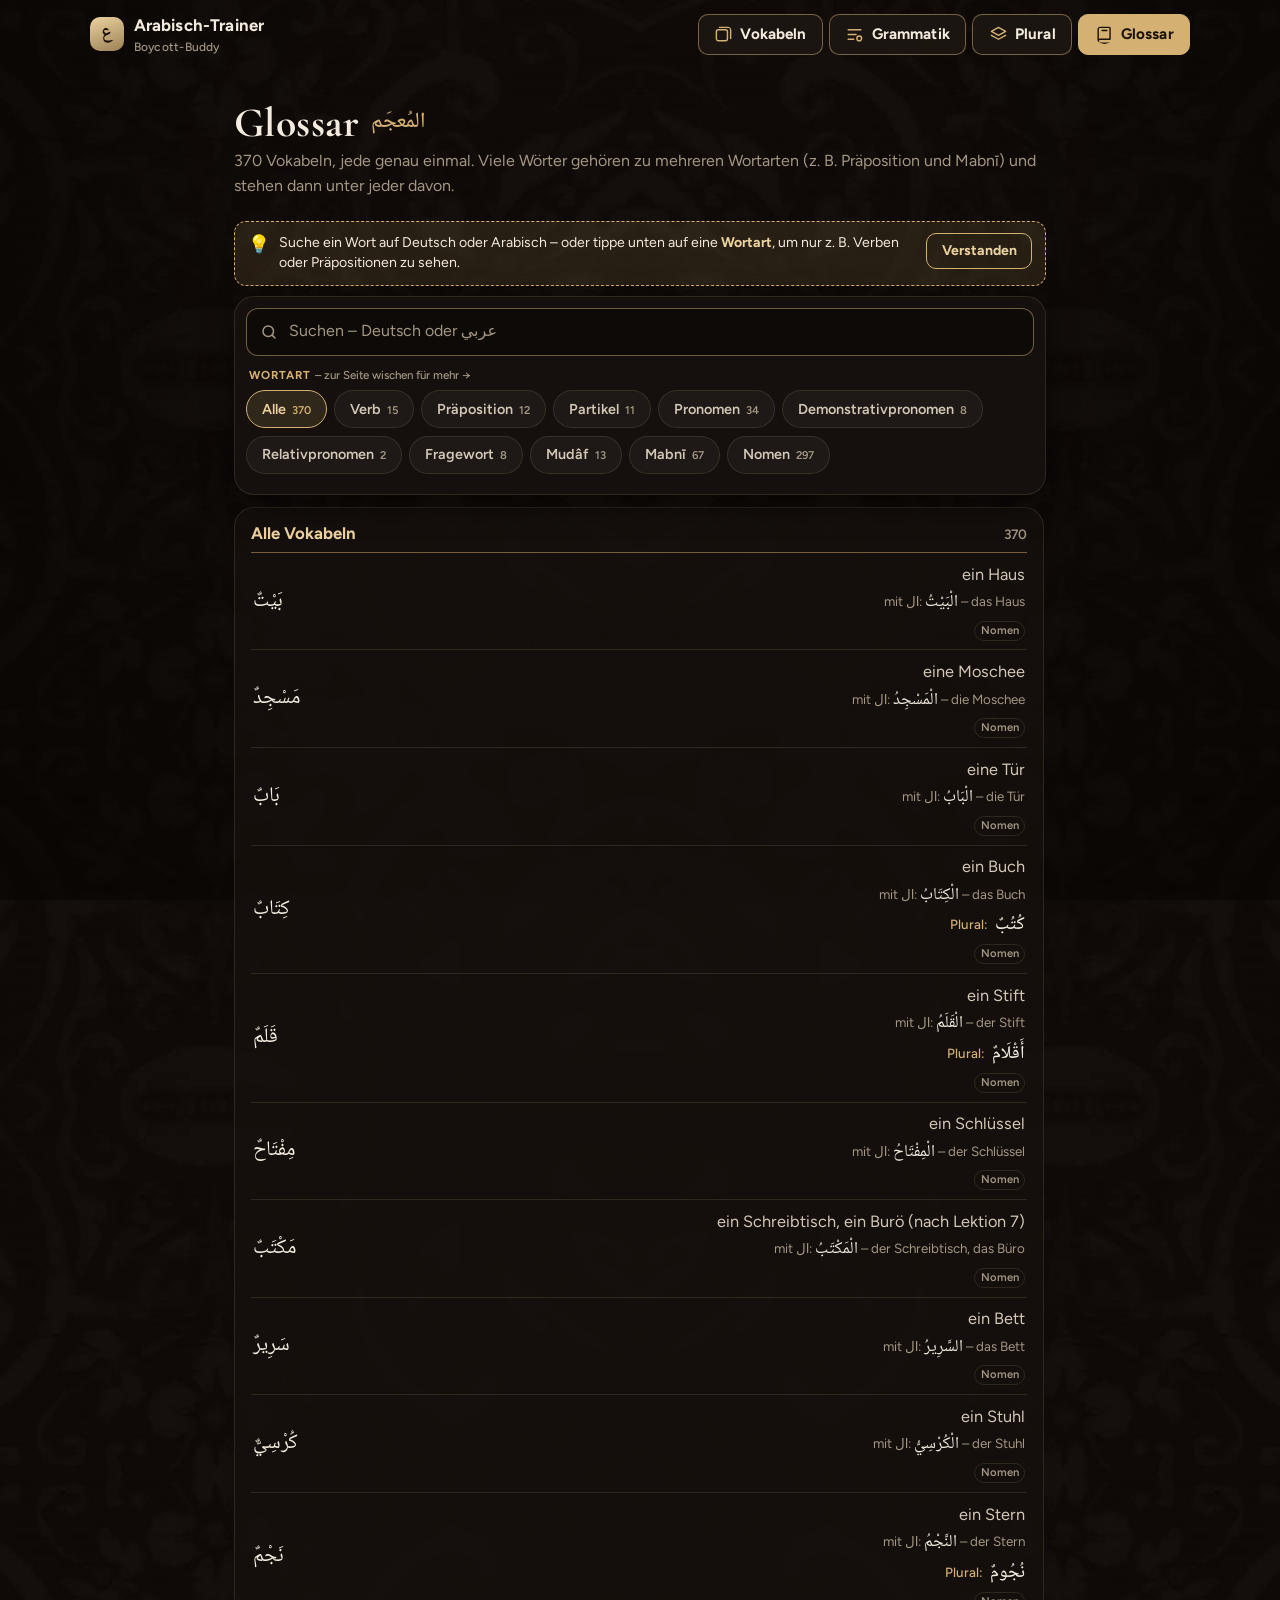
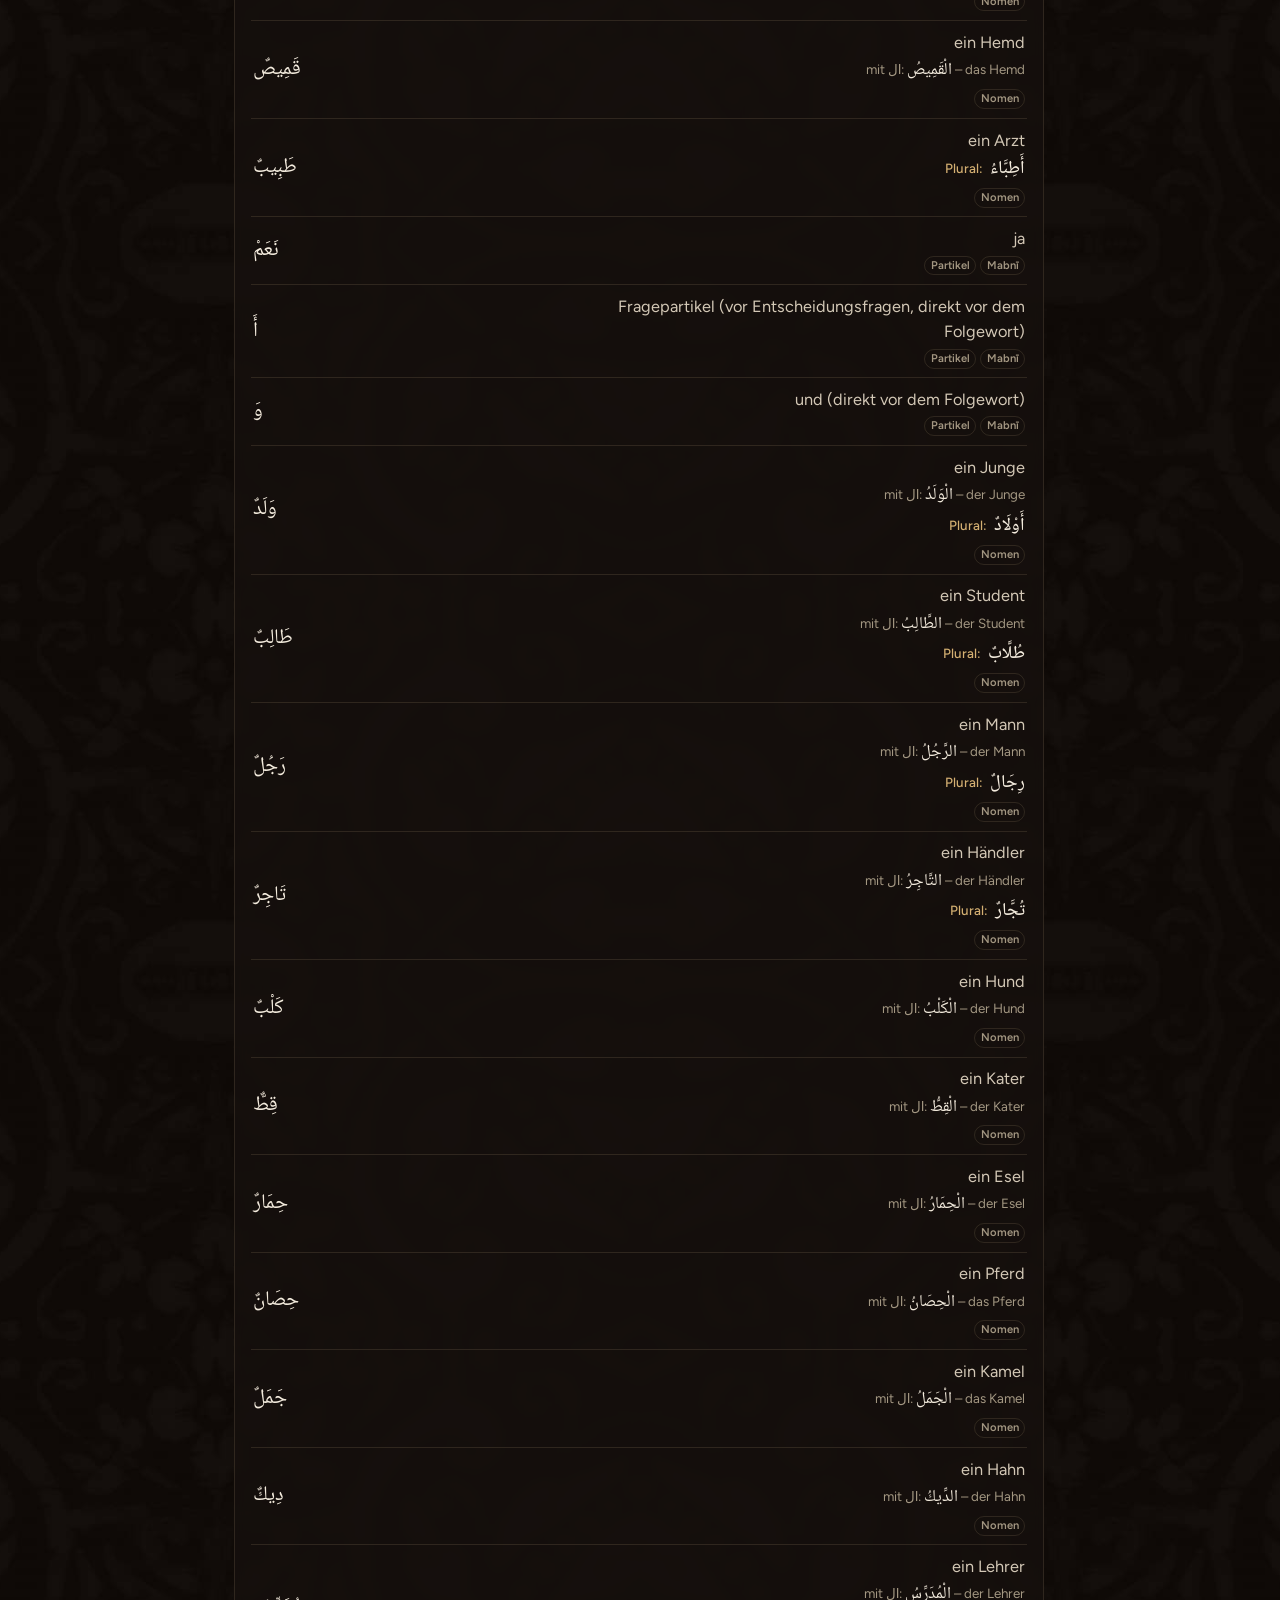
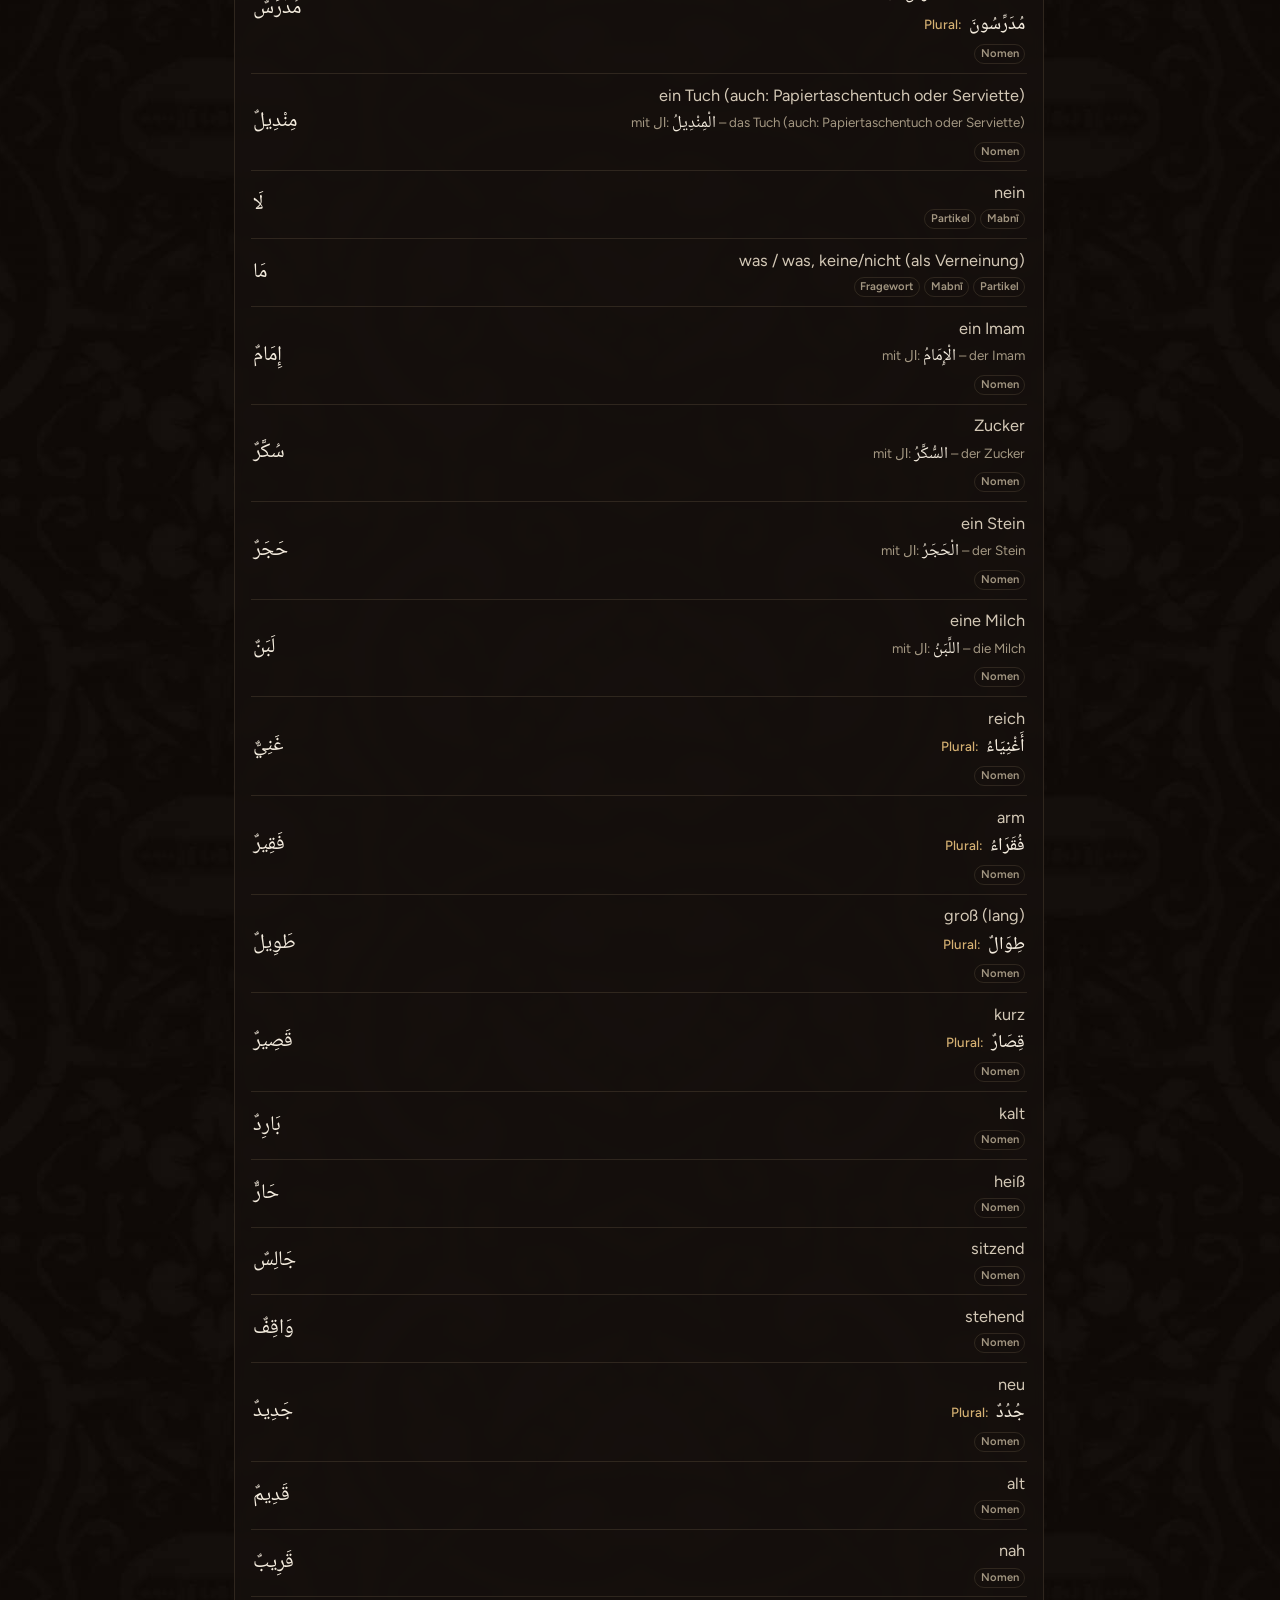
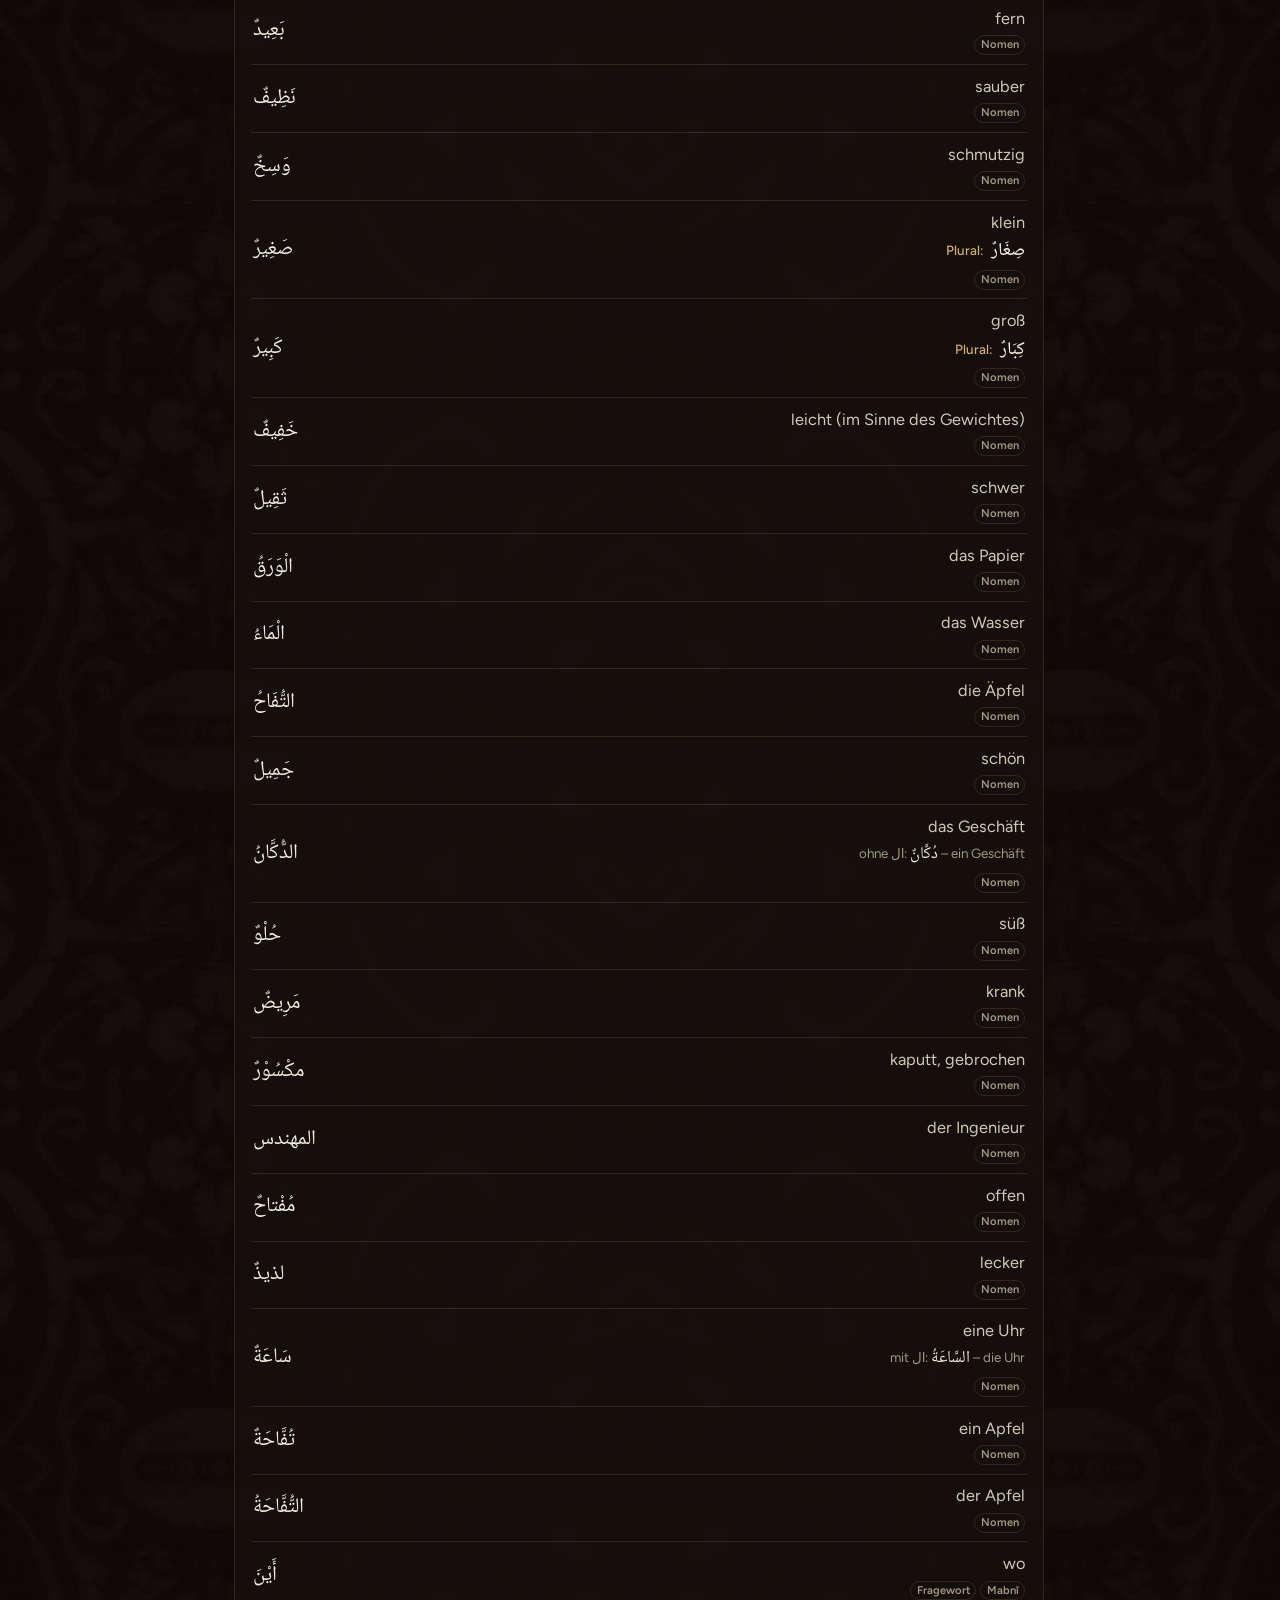
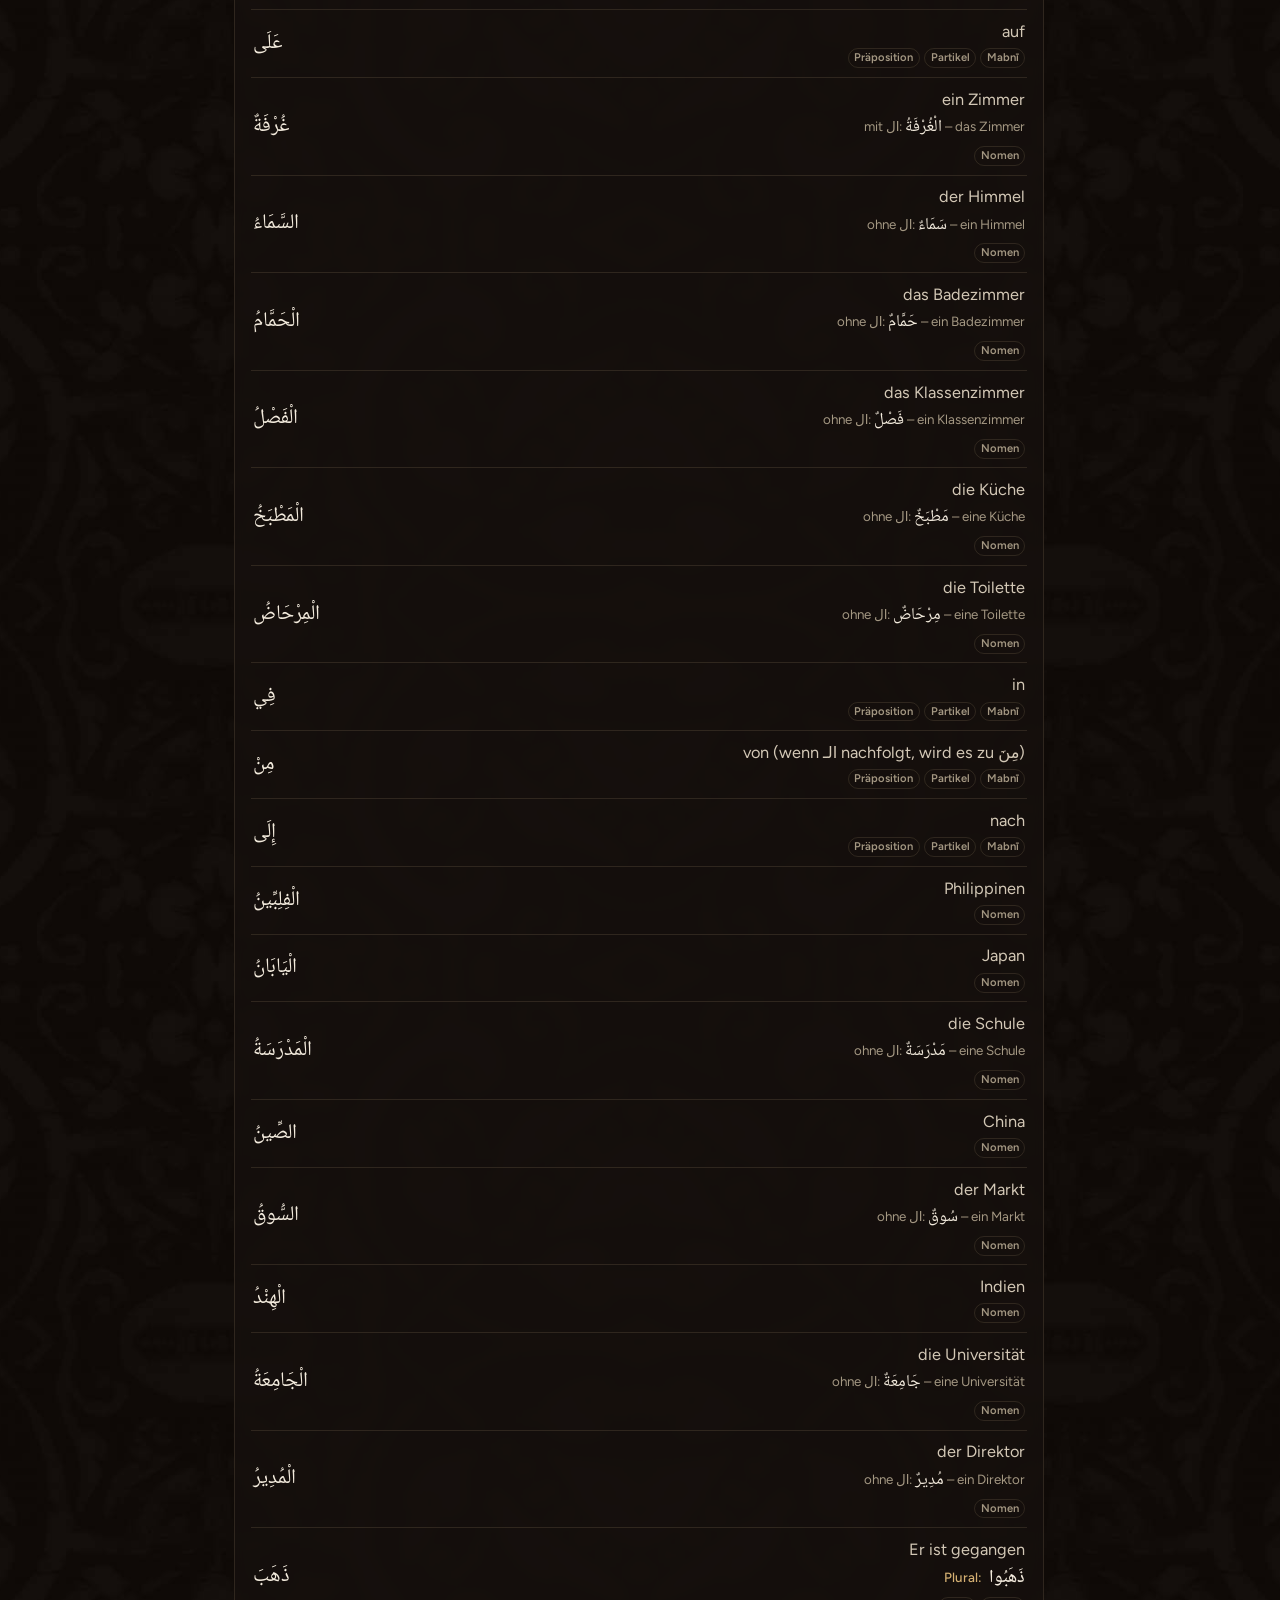
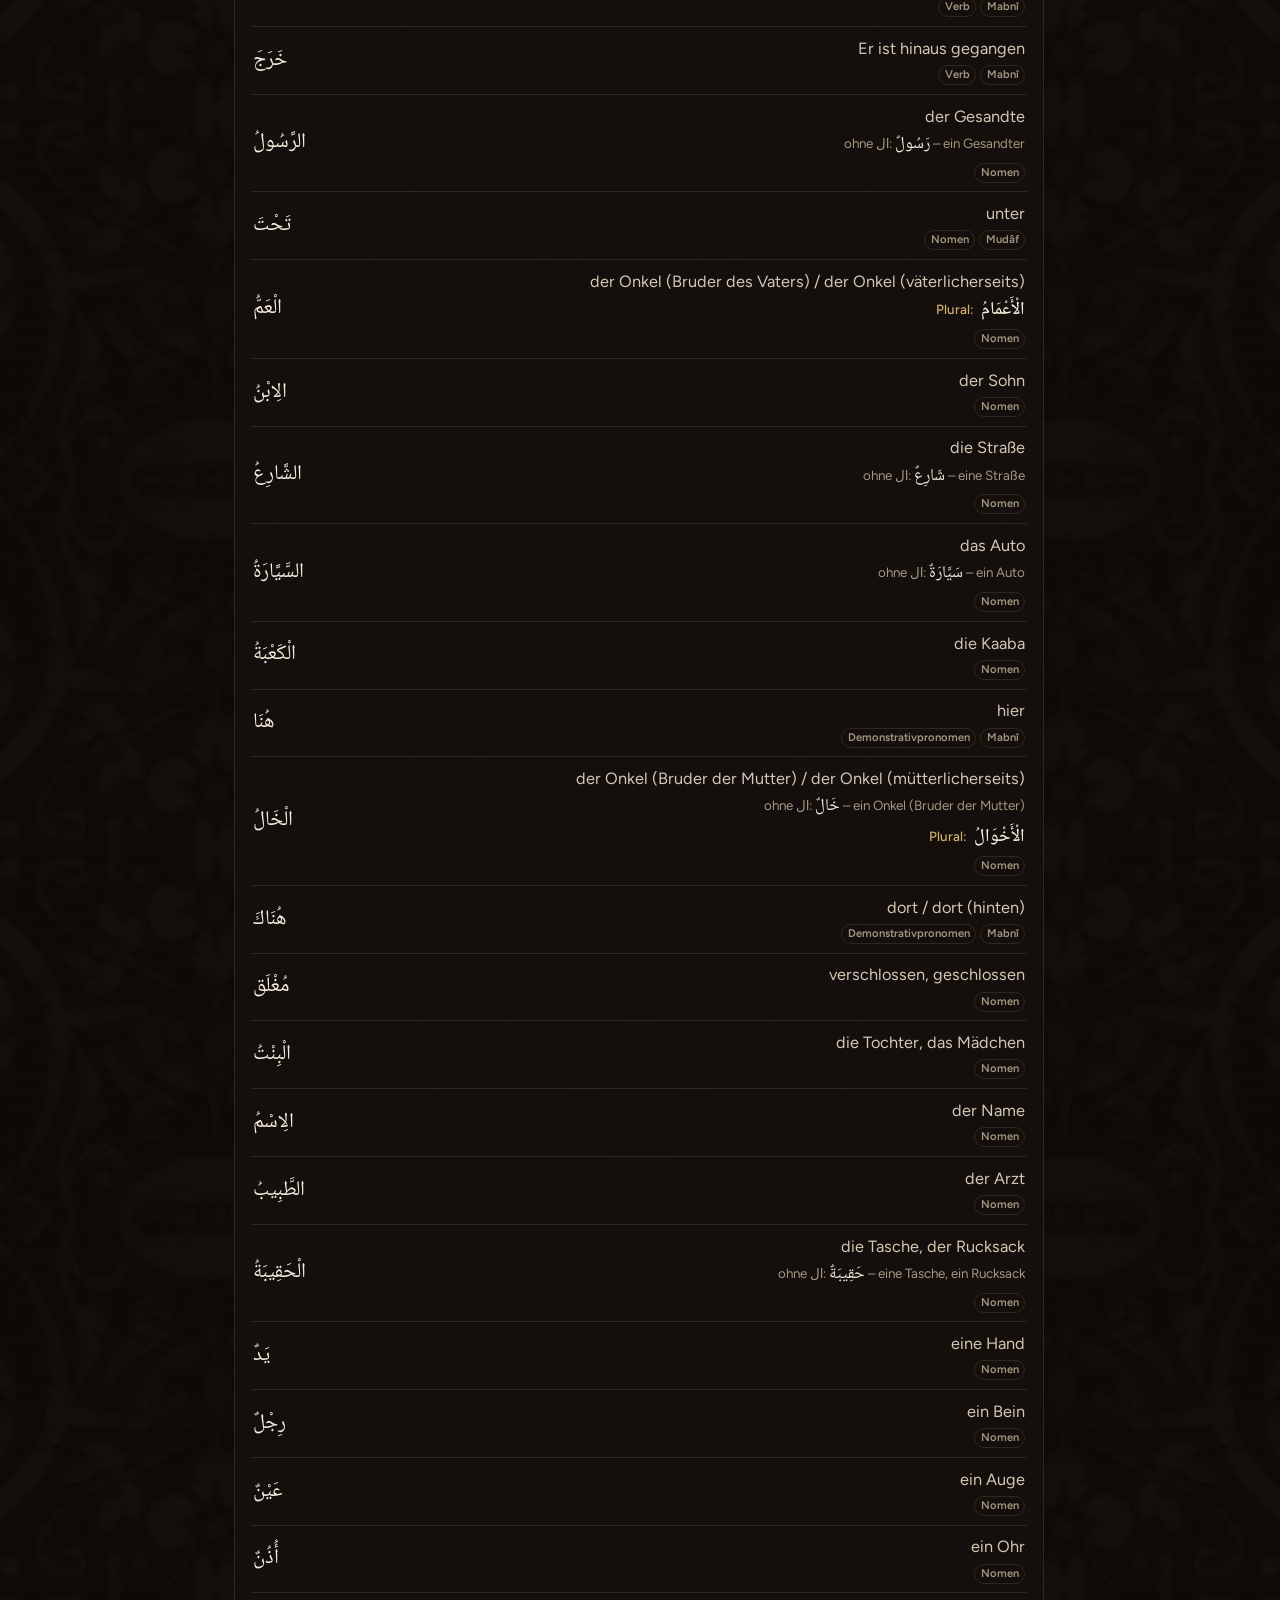
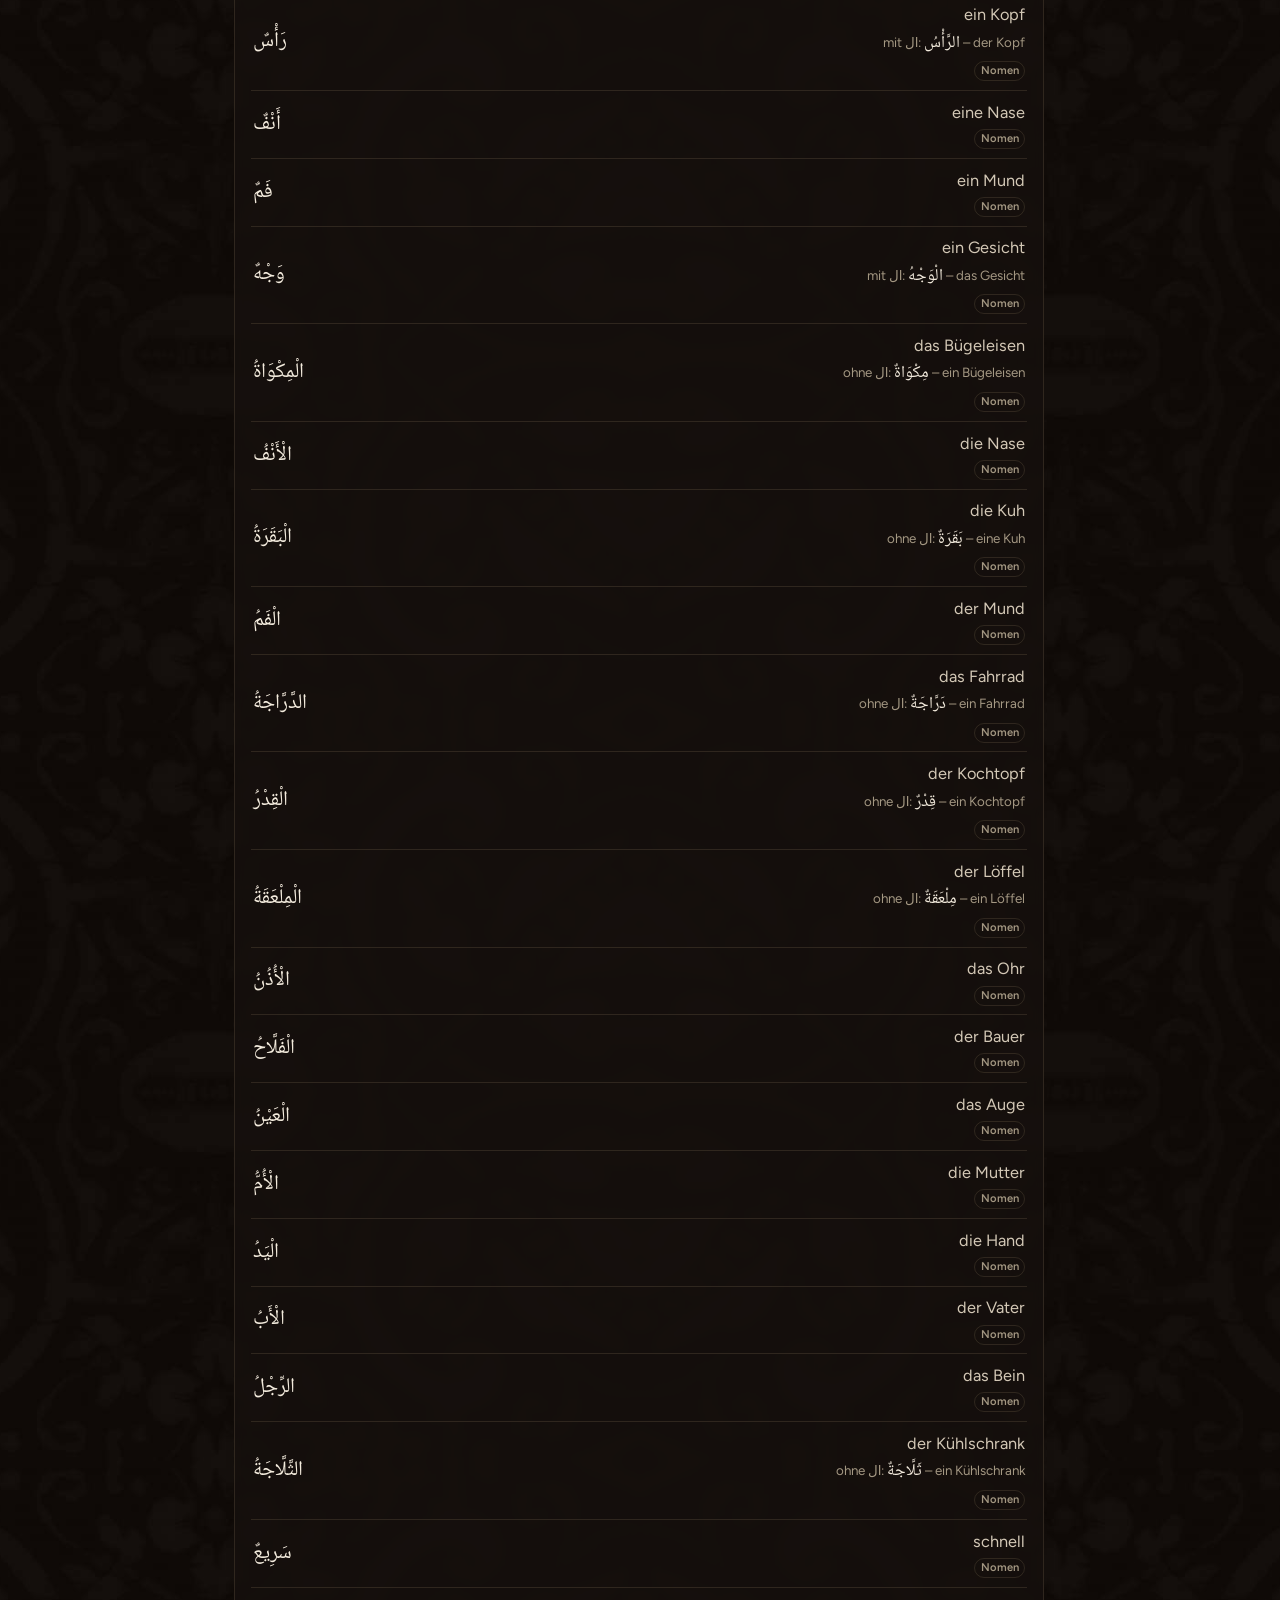
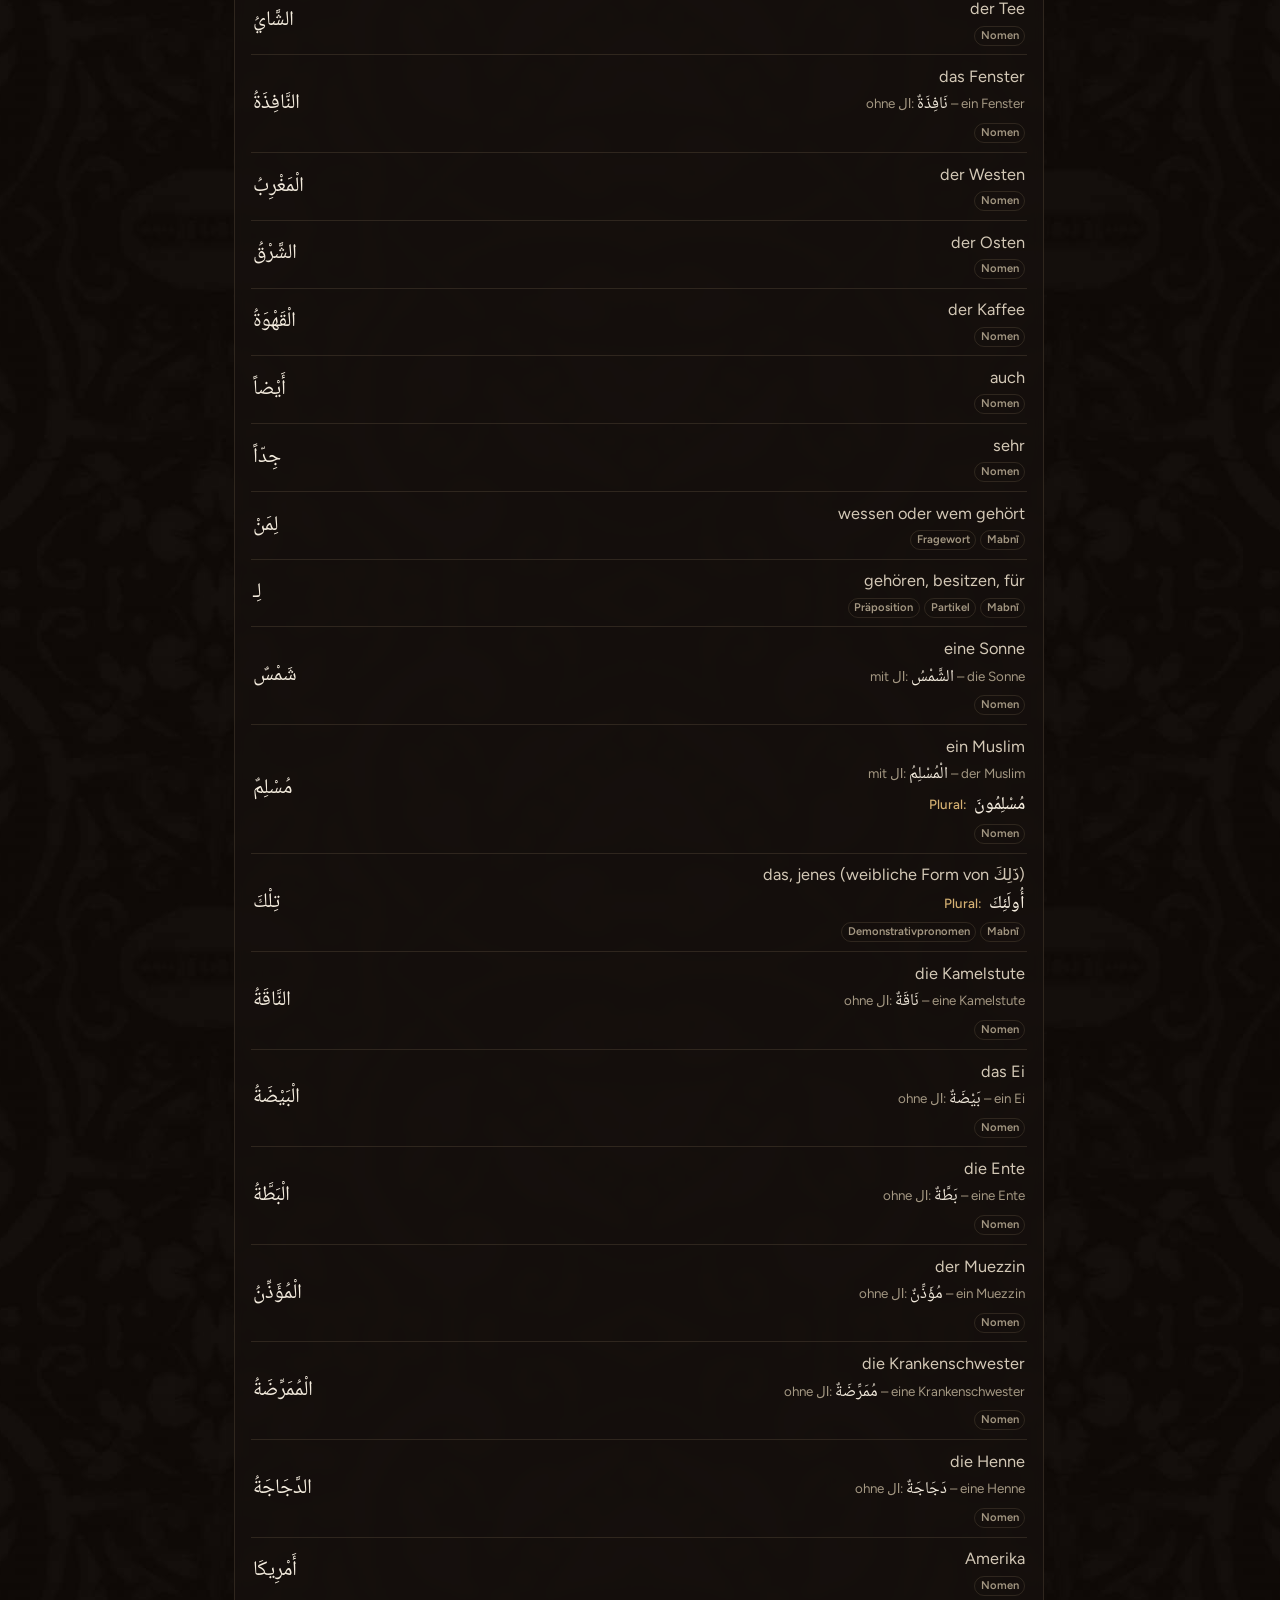
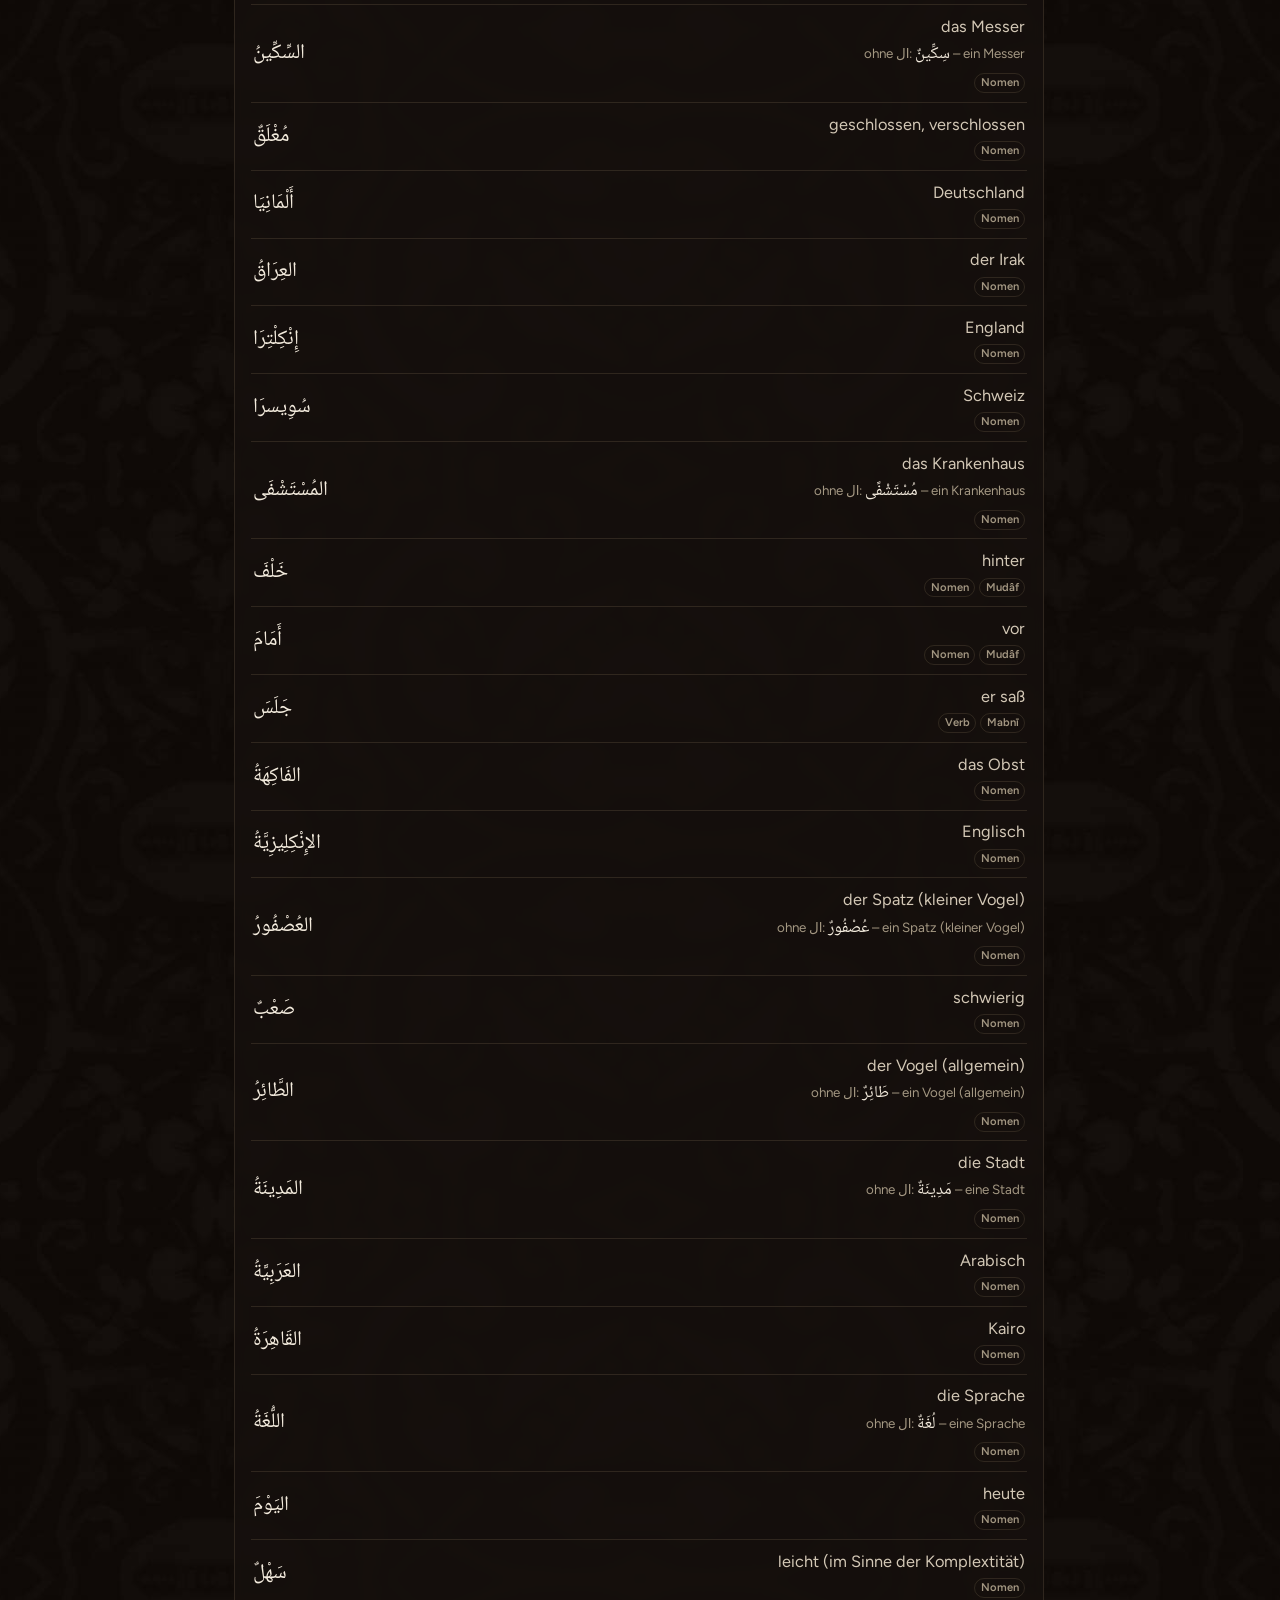
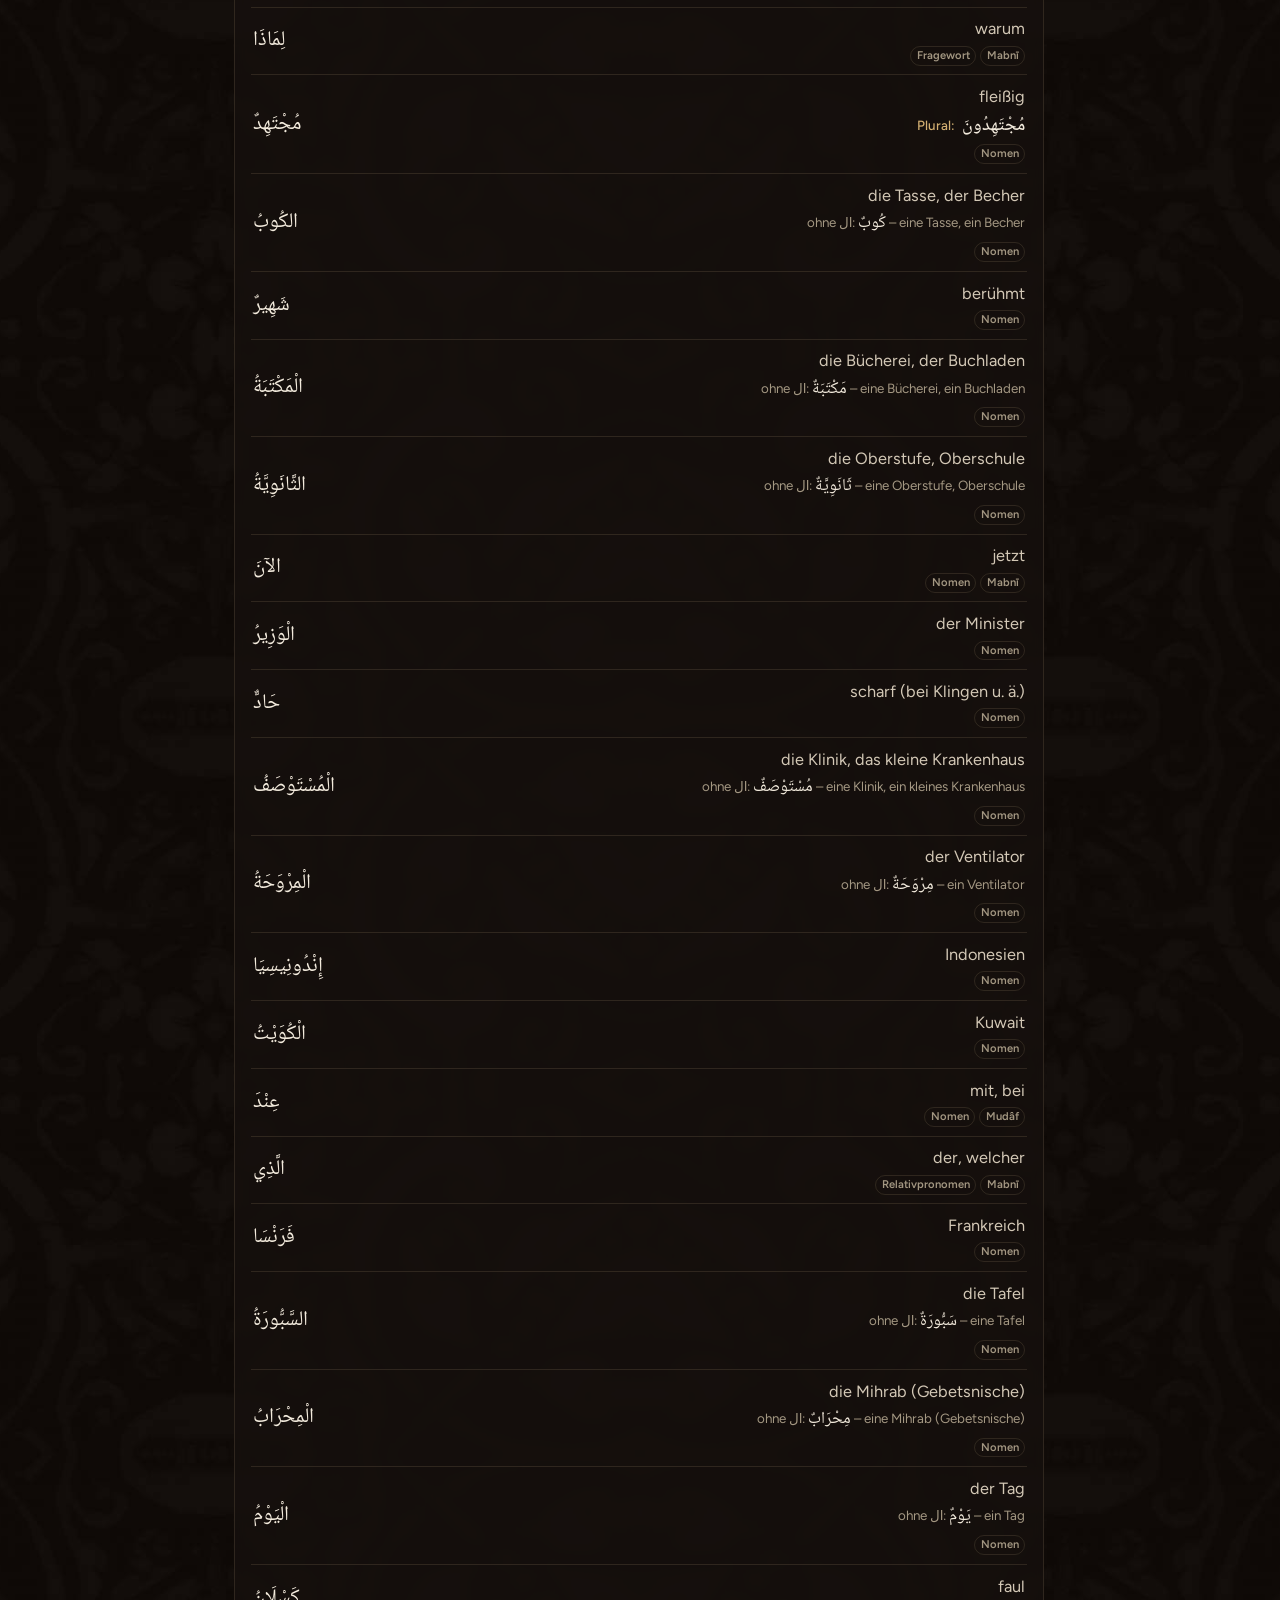
==== commit a94b5438: "Vokabeltrainer: Knopf "Wörter" zeigt alle Vokabeln der Lektion Neben "Ändern" öffnet "Wörter" eine L" ====
--- a/glossar.html
+++ b/glossar.html
@@ -15,7 +15,7 @@
 <link rel="preconnect" href="https://fonts.googleapis.com">
 <link rel="preconnect" href="https://fonts.gstatic.com" crossorigin>
 <link href="https://fonts.googleapis.com/css2?family=Cormorant+Garamond:wght@600;700&family=Figtree:wght@400;500;600;700&family=Noto+Naskh+Arabic:wght@400;500;600;700&display=swap" rel="stylesheet">
-<link rel="stylesheet" href="theme.css?v=17">
+<link rel="stylesheet" href="theme.css?v=18">
 <script src="vocab.js"></script>
 </head>
 <body class="bb-trainer page-glossar">
@@ -189,6 +189,6 @@
 buildTabs();
 render();
 </script>
-<script src="ui.js?v=10"></script>
+<script src="ui.js?v=11"></script>
 </body>
 </html>
--- a/theme.css
+++ b/theme.css
@@ -301,6 +301,40 @@
   font-weight: 700; font-size: 0.85rem; cursor: pointer;
 }
 .focus-change:hover { background: var(--gold-bright); }
+.focus-actions { display: flex; gap: 0.4rem; flex-shrink: 0; }
+.focus-list {
+  flex-shrink: 0; min-height: 36px; padding: 0.3rem 0.8rem;
+  background: transparent; color: var(--gold-bright); border: 1px solid var(--gold); border-radius: 10px;
+  font-weight: 700; font-size: 0.85rem; cursor: pointer;
+}
+.focus-list:hover { background: var(--gold-soft); }
+
+/* ---------- Wortliste einer Lektion (Vokabeltrainer, Knopf "Wörter") ---------- */
+.lesson-list-sheet { max-width: 680px; }
+.lesson-list-sub { margin: -0.35rem 0 0.7rem; font-size: 0.85rem; color: var(--text-dim); flex-shrink: 0; }
+.ll-list { list-style: none; margin: 0; padding: 0; }
+.ll-row {
+  display: grid; grid-template-columns: 1.4rem 1fr; grid-template-areas: "st ar" "st de";
+  gap: 0.1rem 0.5rem; align-items: center;
+  padding: 0.55rem 0.2rem; border-bottom: 1px solid var(--line);
+}
+.ll-row:last-child { border-bottom: 0; }
+.ll-st { grid-area: st; text-align: center; color: var(--text-dim); font-weight: 700; }
+.ll-st.done { color: var(--ok); }
+.ll-st.part { color: var(--gold); }
+.ll-ar { grid-area: ar; font-family: var(--font-arabic); font-size: 1.35rem; color: var(--cream); line-height: 1.5; text-align: right; }
+.ll-de { grid-area: de; color: var(--text); font-size: 0.92rem; line-height: 1.4; }
+.ll-extra { display: flex; flex-wrap: wrap; gap: 0.15rem 0.9rem; margin-top: 0.15rem; font-size: 0.82rem; color: var(--text-dim); }
+.ll-extra .ar { font-family: var(--font-arabic); font-size: 1.05rem; color: var(--gold); }
+.ll-group { margin-bottom: 0.9rem; }
+.ll-group-title {
+  display: flex; align-items: baseline; gap: 0.5rem; margin: 0; padding: 0.5rem 0 0.35rem;
+  font-size: 1rem; font-weight: 700; color: var(--gold-bright); border-bottom: 1px solid var(--line-strong);
+}
+.ll-group-title .count { margin-left: auto; font-size: 0.82rem; color: var(--text-dim); font-weight: 600; }
+@media (min-width: 760px) {
+  .ll-row { grid-template-columns: 1.4rem minmax(0, 0.9fr) minmax(0, 1.4fr); grid-template-areas: "st ar de"; gap: 0.8rem; }
+}
 @keyframes panelFlash { 0%, 100% { box-shadow: var(--shadow); border-color: var(--line); } 30% { box-shadow: 0 0 0 3px var(--gold-soft), 0 0 28px rgba(212, 176, 114, 0.35); border-color: var(--gold); } }
 .panel.flash { animation: panelFlash 1.4s ease 0.3s 2; }
 
